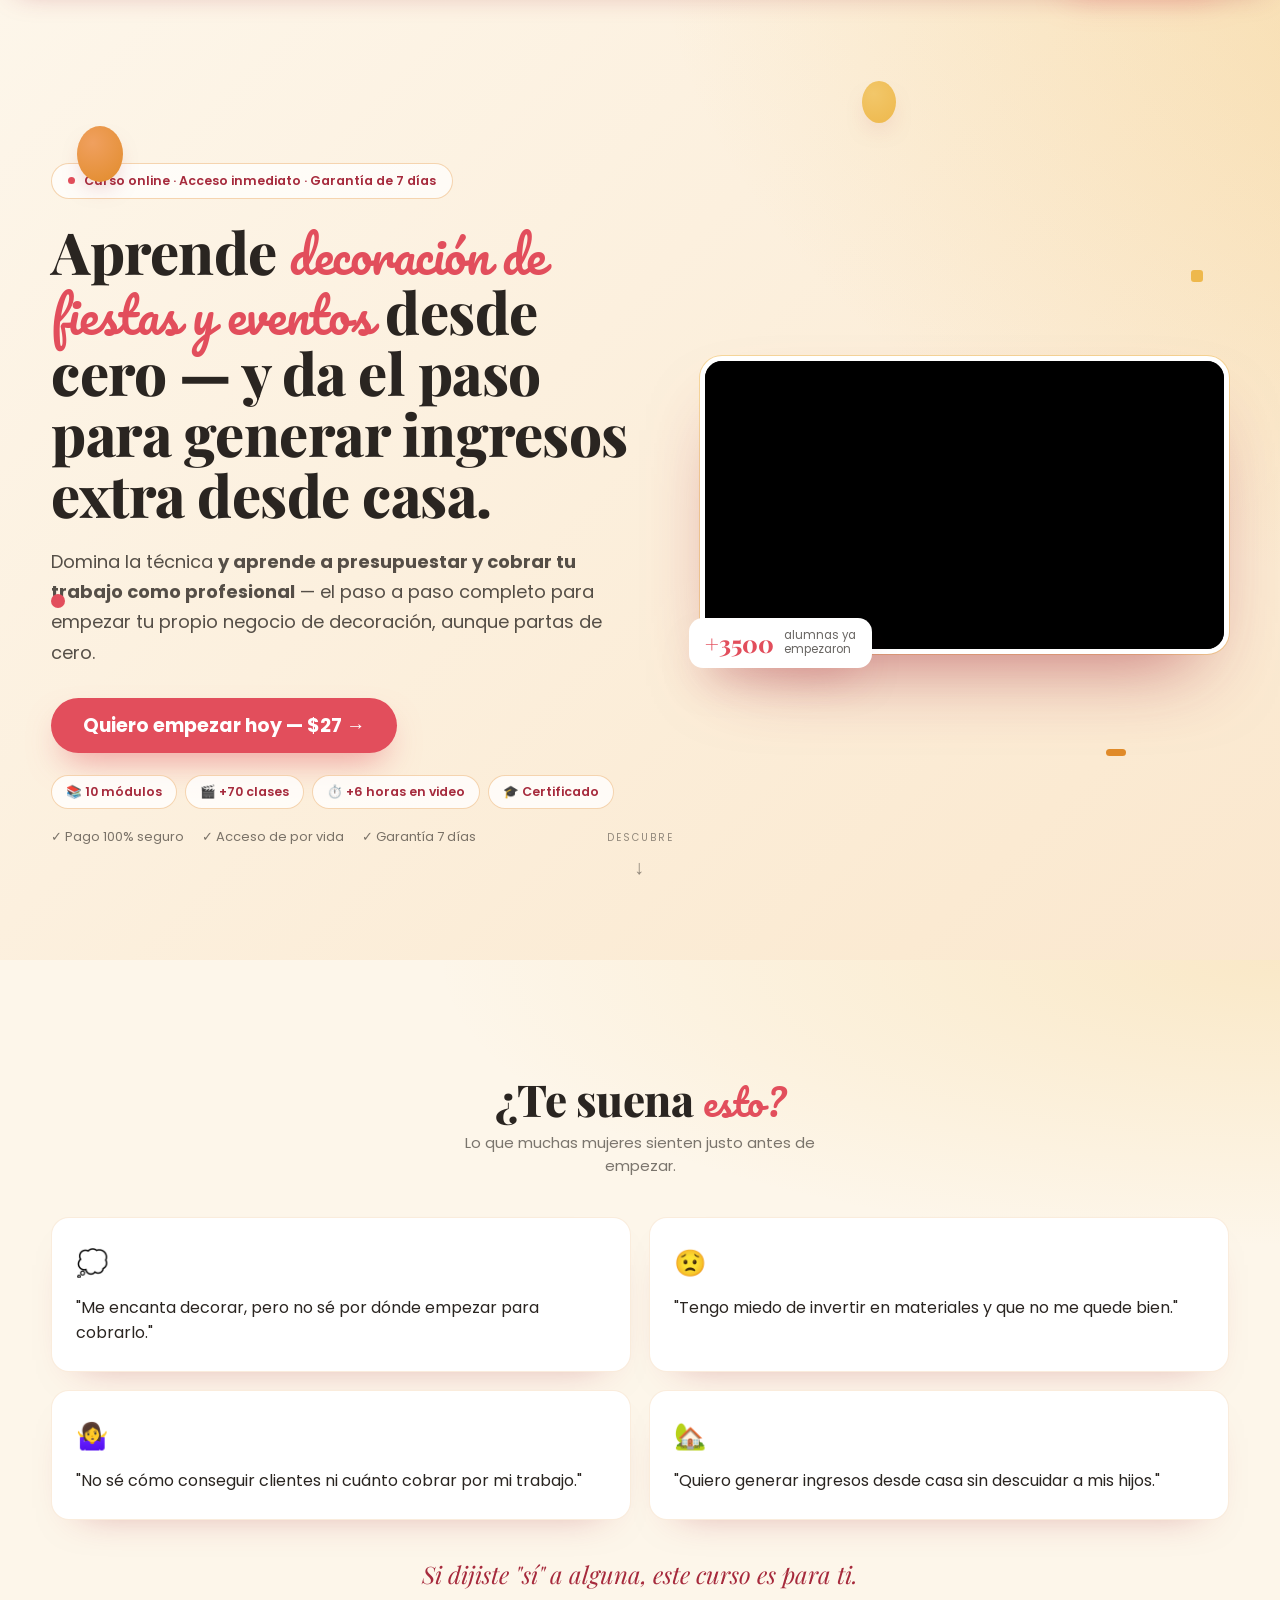
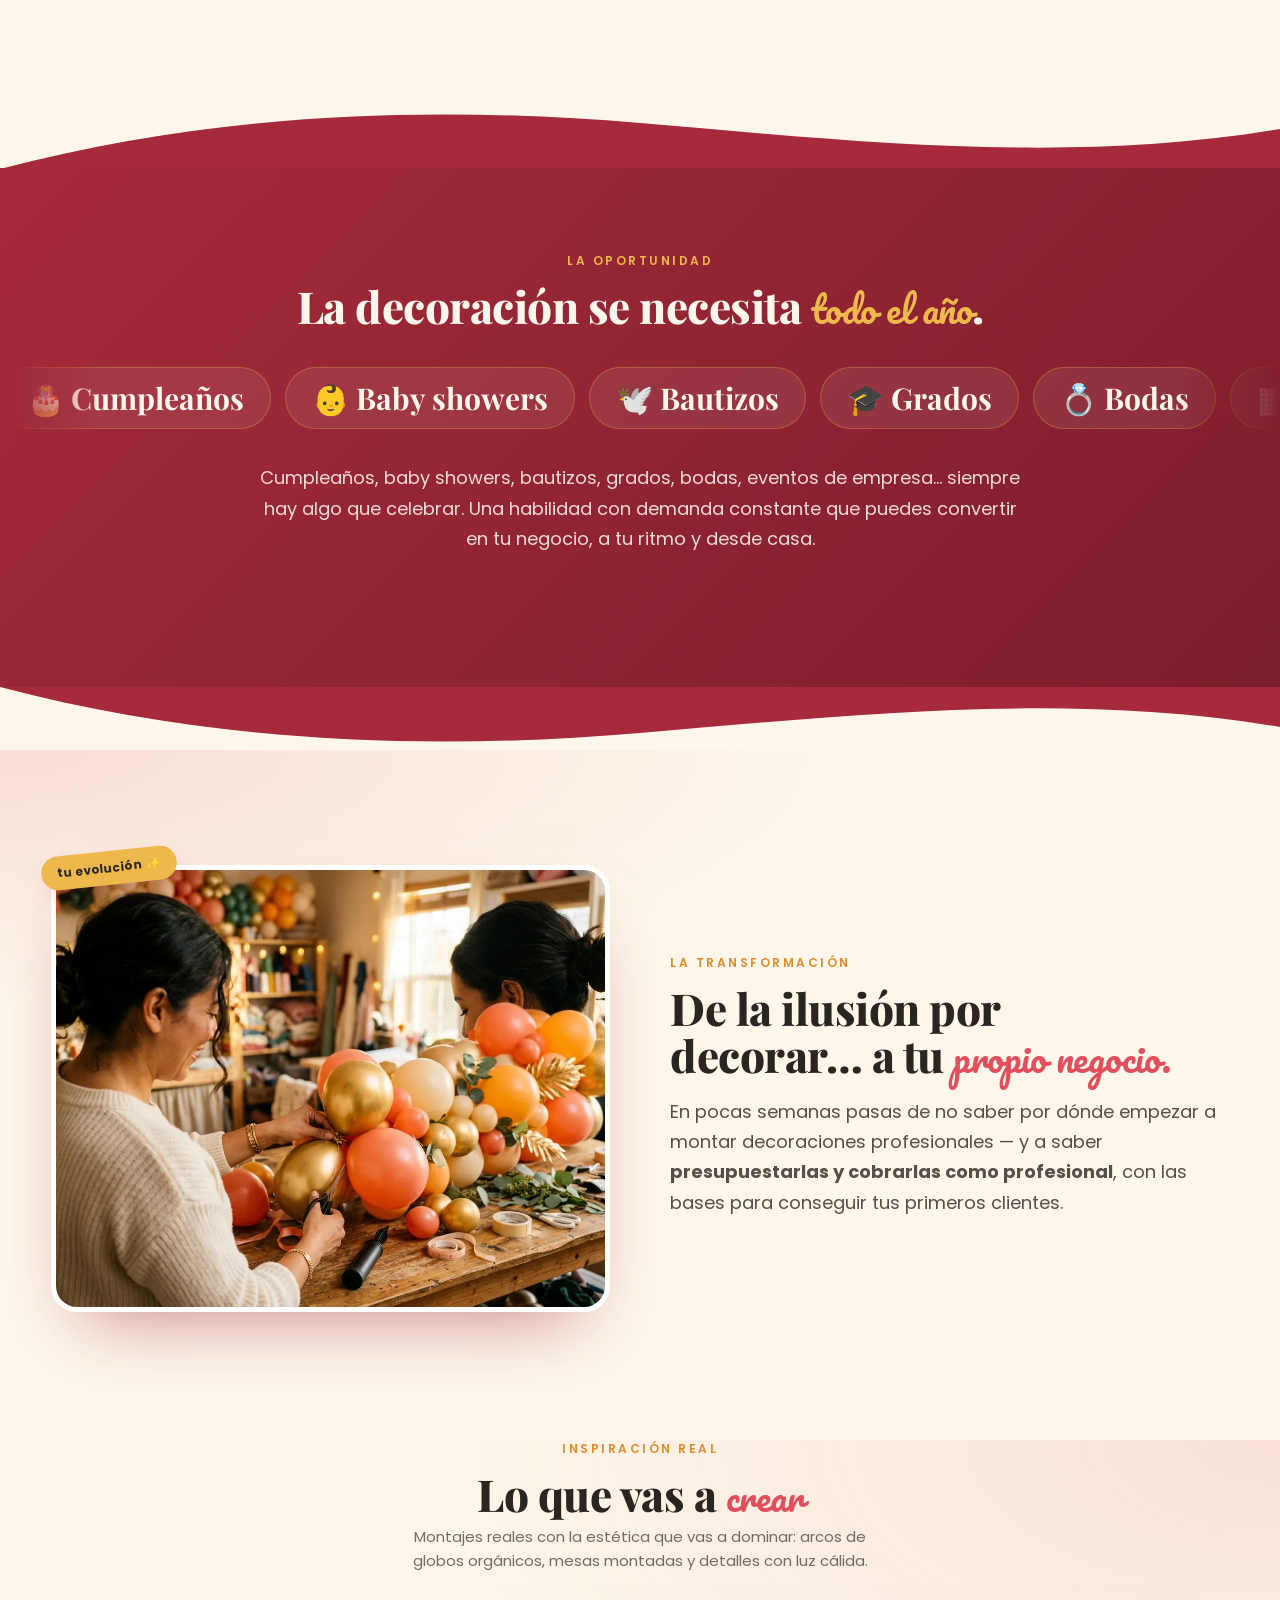
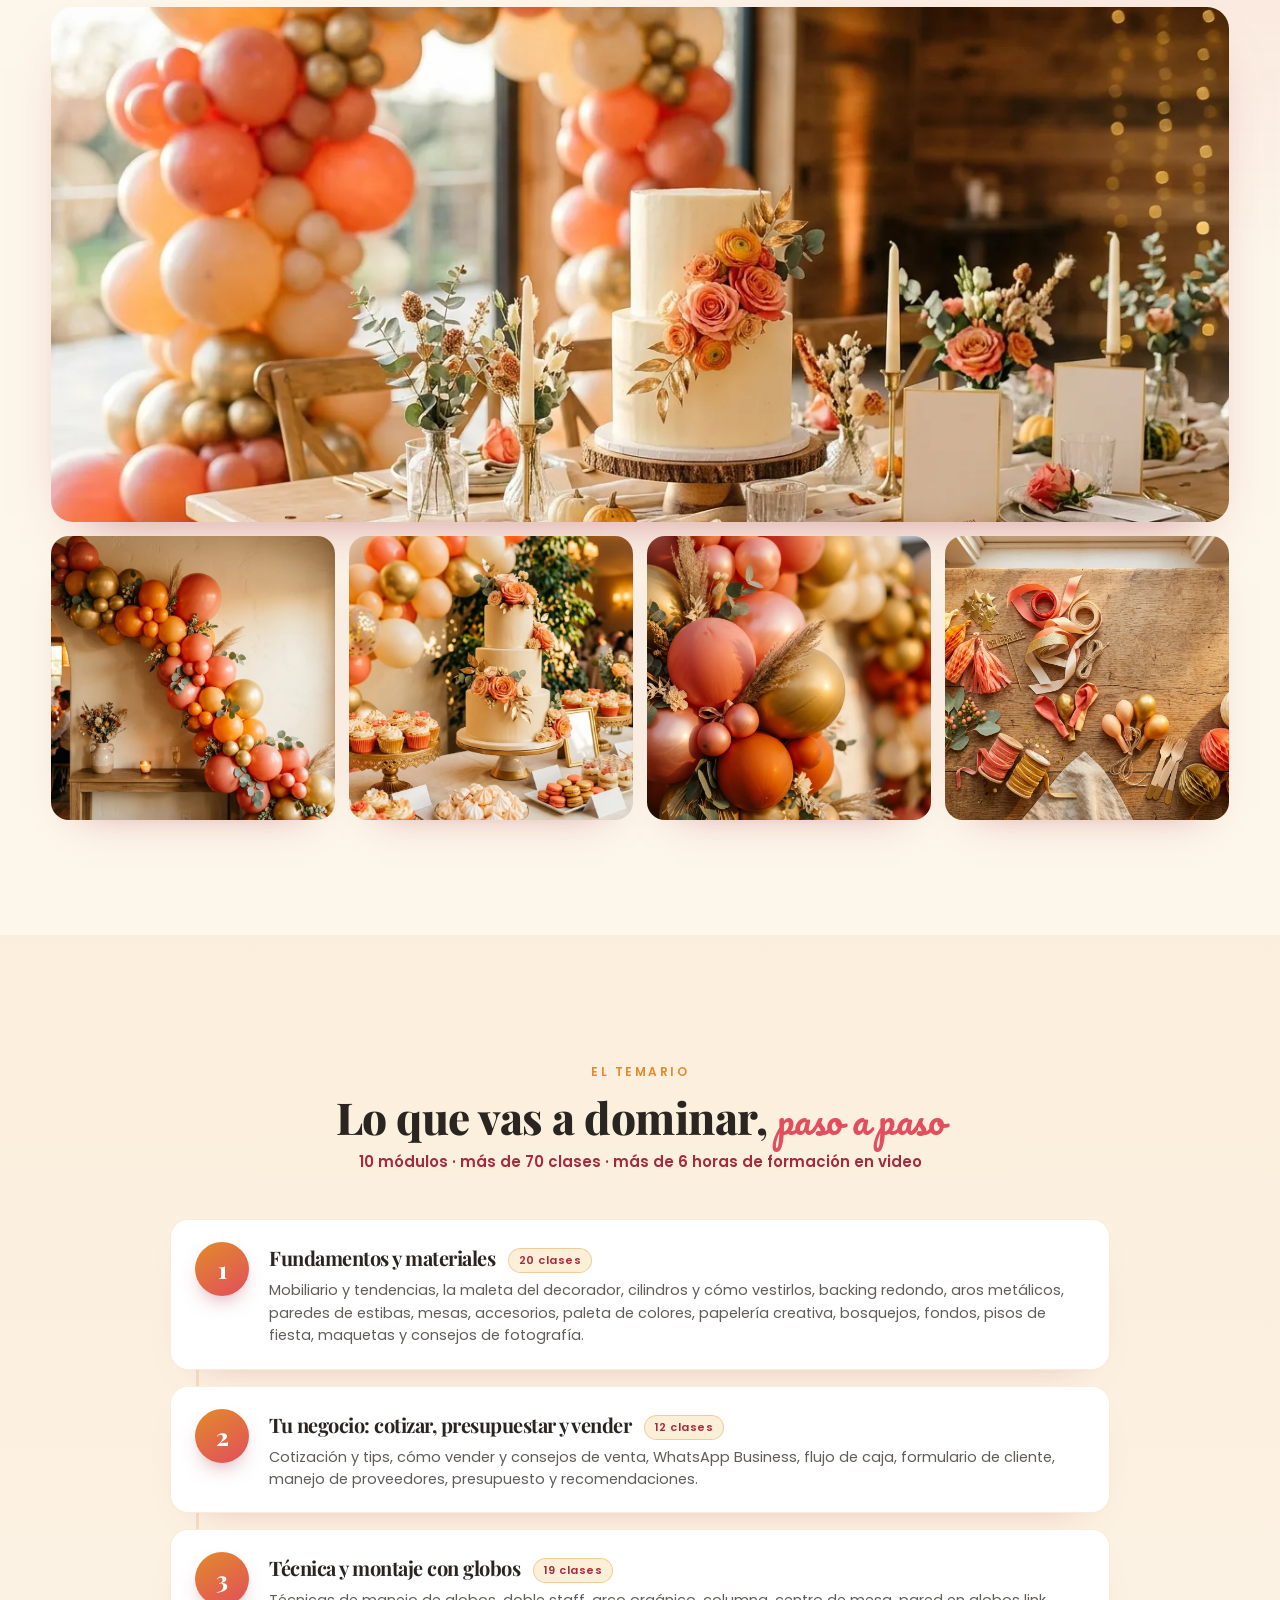
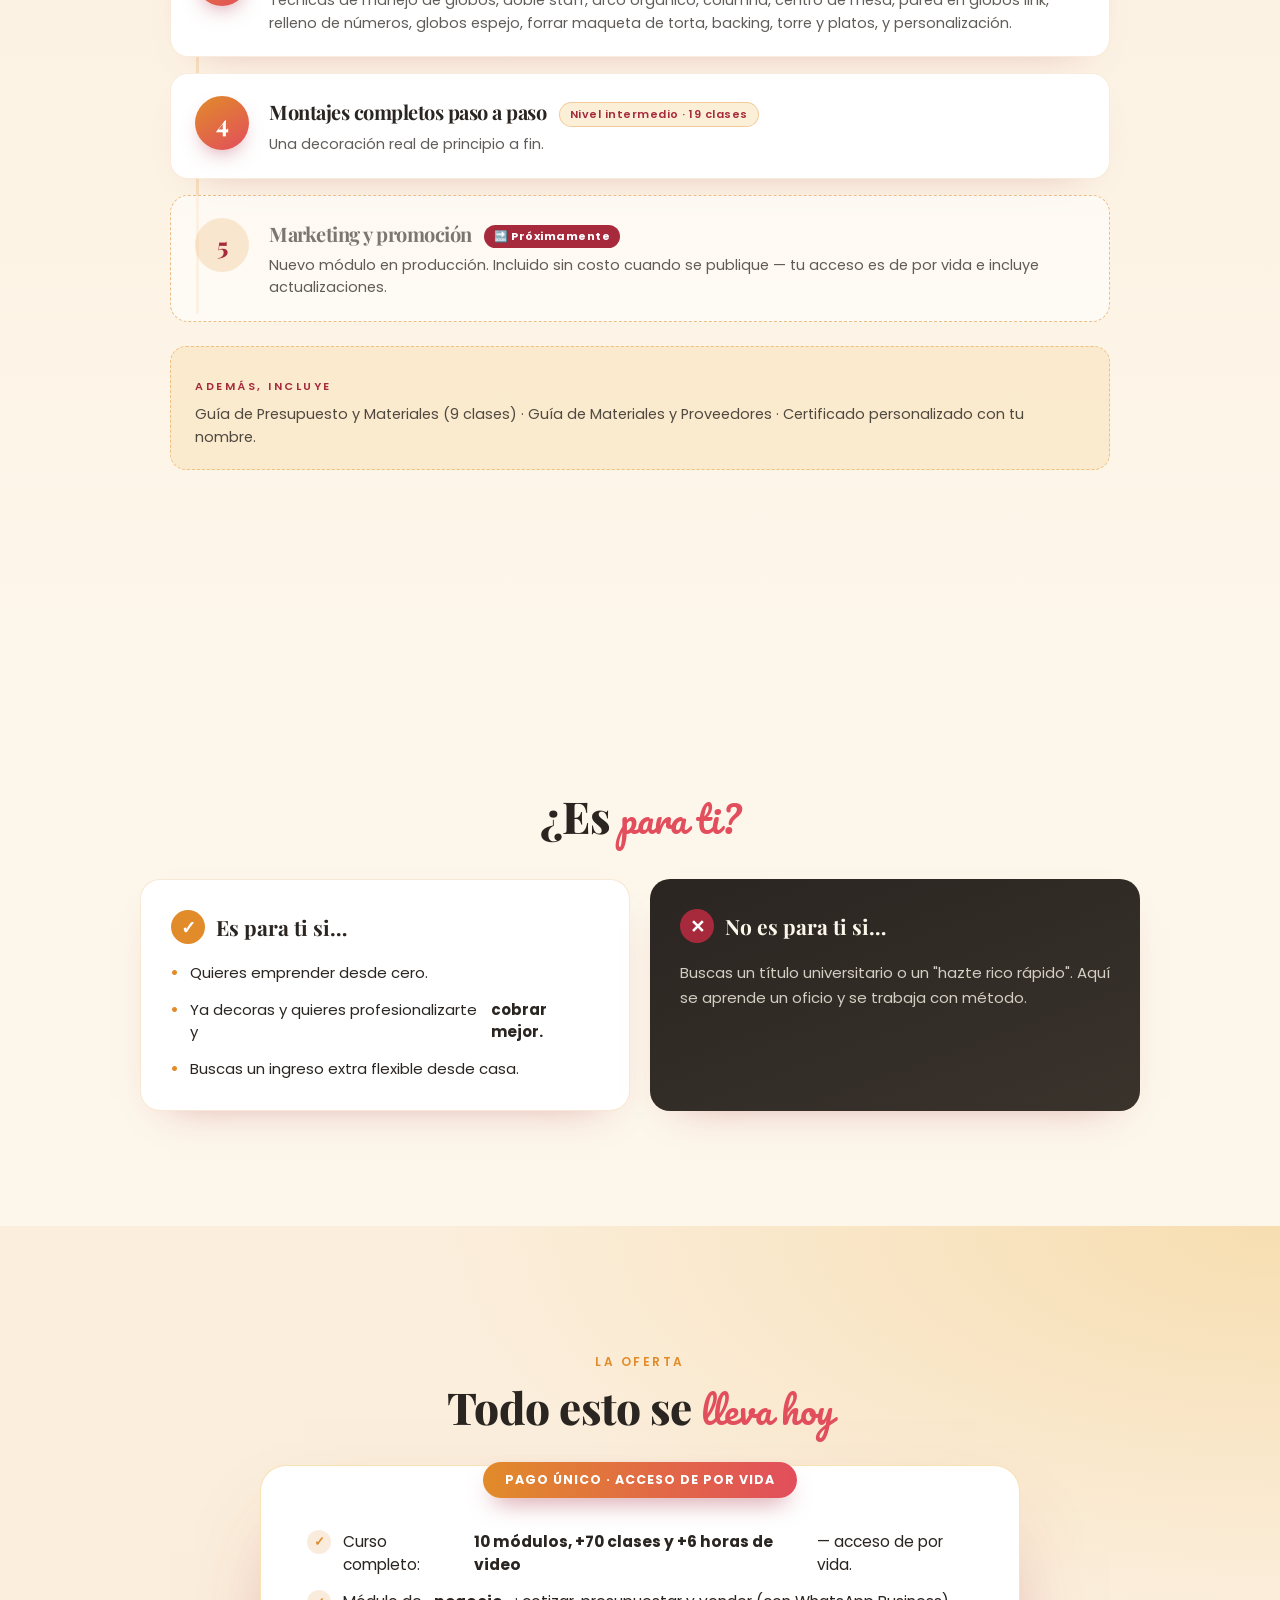
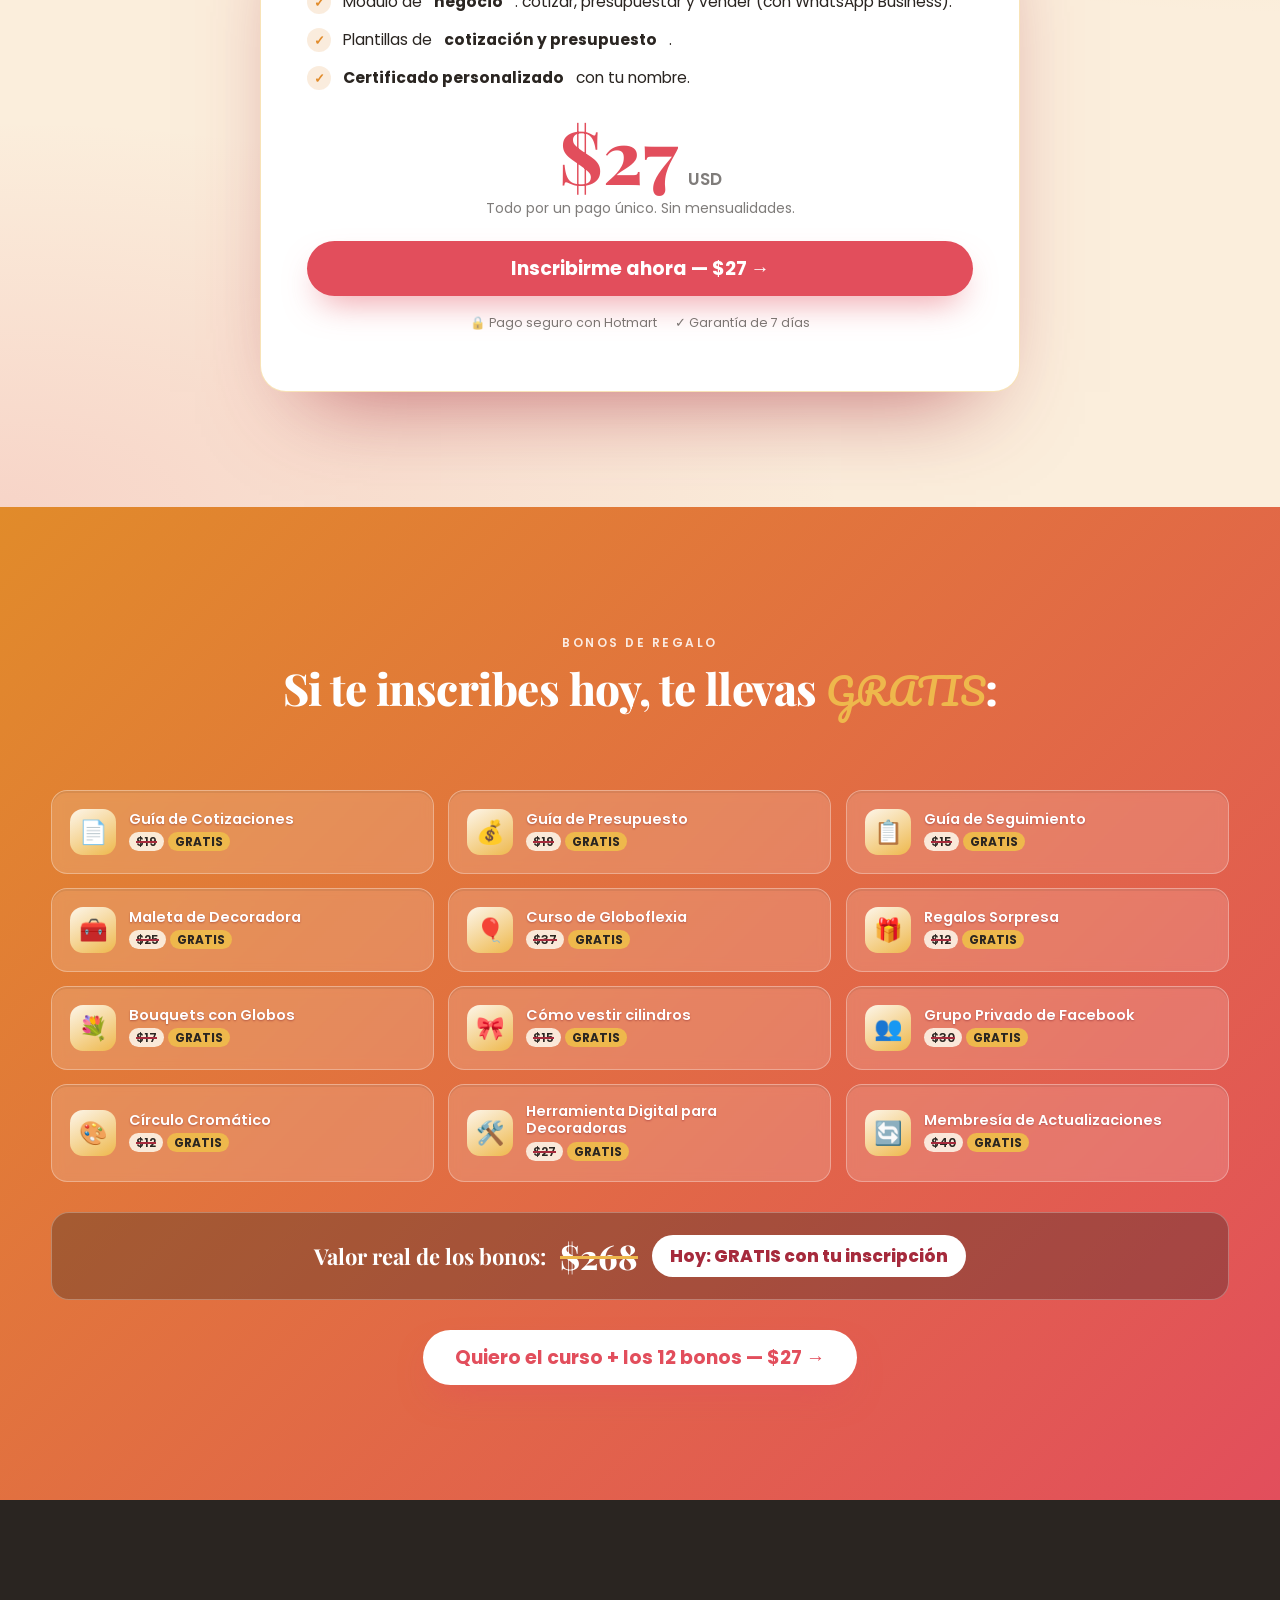
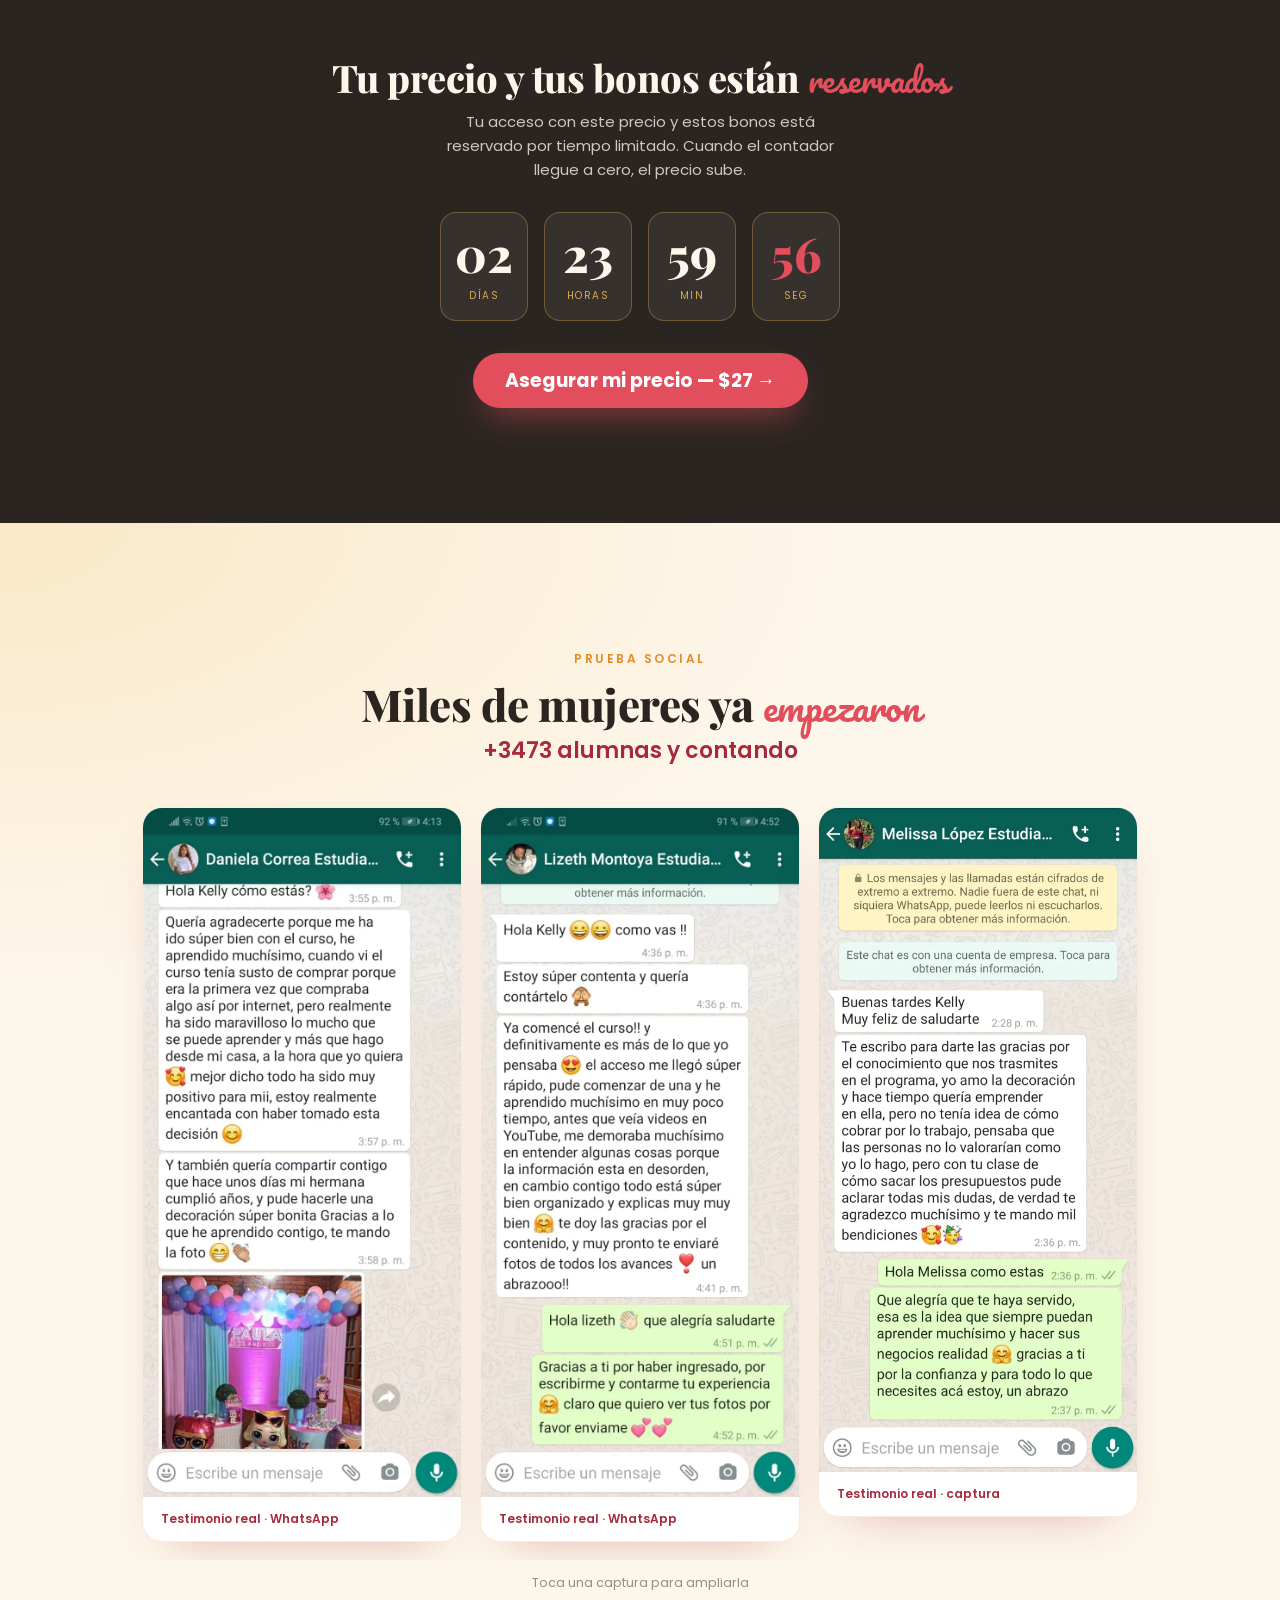
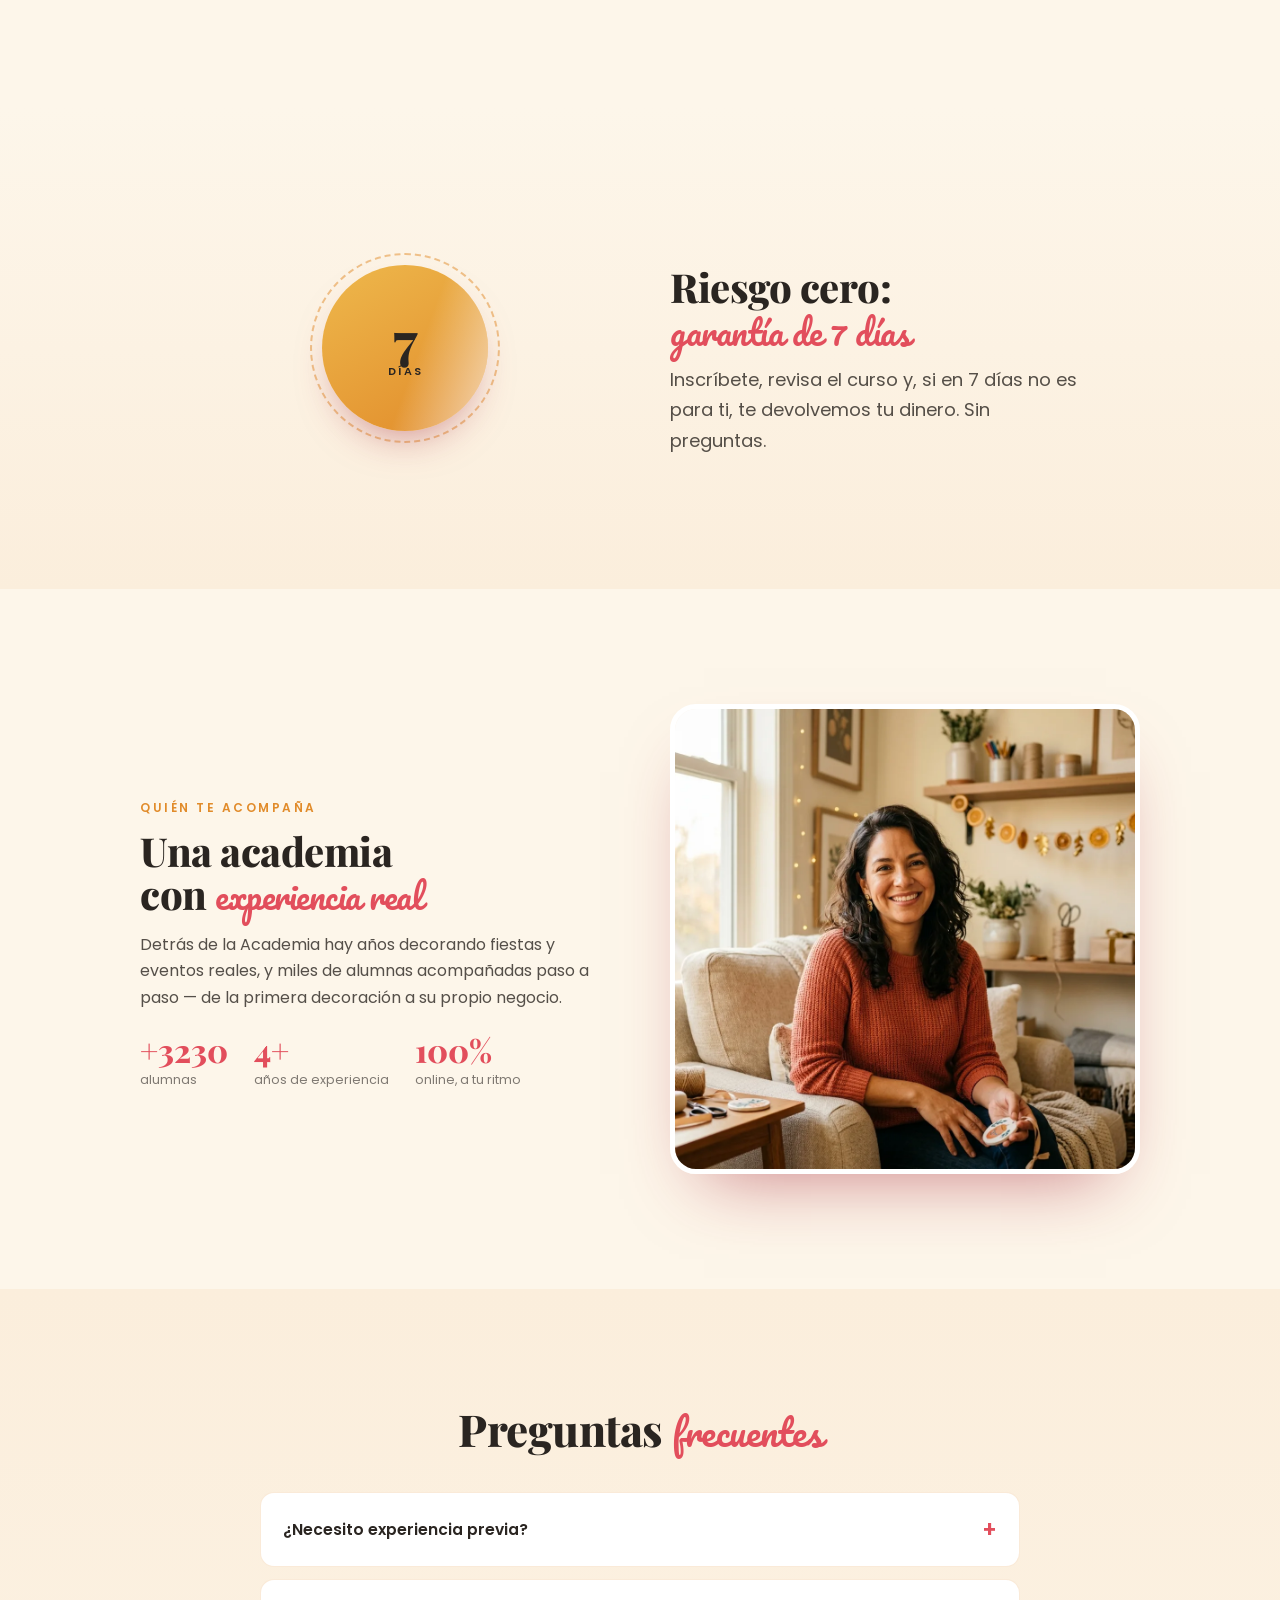
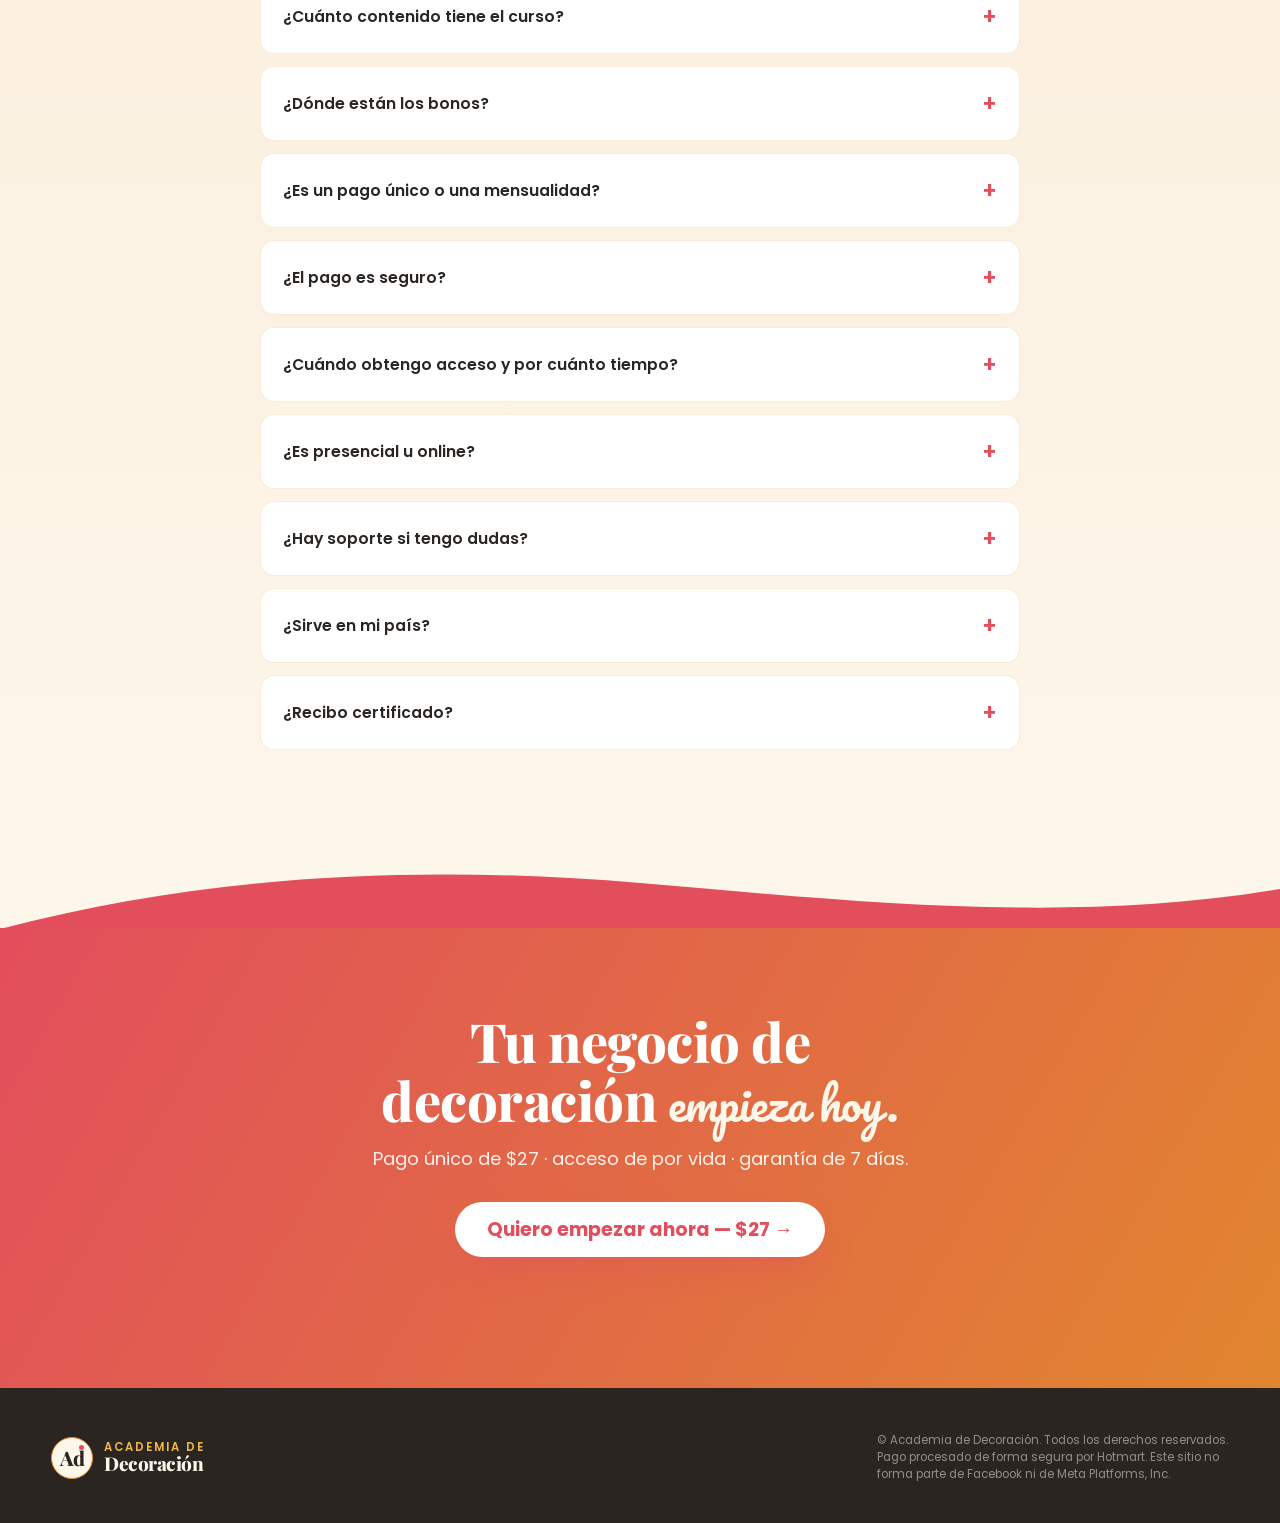
==== index.html @ 93744c48 "VSL + fix H1 + soporte en gracias" ====
<!DOCTYPE html>
<!-- build: 2026-08-24 · H1 unificado + order bumps reales (Piñatas · Plantillas Premium · Proveedores+Seguimiento · Presupuesto) -->
<html lang="es">
<head>
<meta charset="utf-8">
<meta name="viewport" content="width=device-width, initial-scale=1">
<title>Curso Decoración de Fiestas y Eventos — Academia de Decoración</title>
<meta name="description" content="Curso online de decoración de fiestas y eventos: 10 módulos, +70 clases y +6 horas de video. Aprende desde cero y cobra tu trabajo como profesional. Pago único de $27, garantía de 7 días.">
<link rel="preconnect" href="https://fonts.googleapis.com">
<link rel="preconnect" href="https://fonts.gstatic.com" crossorigin>
<!-- ===== VSL (VTurb / ConverteAI): optimización de carga ===== -->
<script>!function(i,n){i._plt=i._plt||(n&&n.timeOrigin?n.timeOrigin+n.now():Date.now())}(window,performance);</script>
<link rel="preload" href="https://scripts.converteai.net/5e71b797-336c-494e-9ed7-b66e22438bfe/players/6a89ce88c6291b3400b8e7a7/v4/player.js" as="script">
<link rel="preload" href="https://scripts.converteai.net/lib/js/smartplayer-wc/v4/smartplayer.js" as="script">
<link rel="preload" href="https://cdn.converteai.net/5e71b797-336c-494e-9ed7-b66e22438bfe/6a89ce7dcf1d8ee2436c1924/main.m3u8" as="fetch" crossorigin>
<link rel="dns-prefetch" href="https://cdn.converteai.net">
<link rel="dns-prefetch" href="https://scripts.converteai.net">
<link rel="dns-prefetch" href="https://images.converteai.net">
<link rel="dns-prefetch" href="https://license.vturb.com">
<script>/* Variante A/B sin FOUC: resuelta antes del primer paint */
(function(){var v='A';try{v=(new URLSearchParams(location.search).get('v')||'A').toUpperCase()==='B'?'B':'A';}catch(e){}document.documentElement.dataset.variant=v;})();</script>
<link rel="preload" as="style" href="https://fonts.googleapis.com/css2?family=Playfair+Display:wght@700;800&family=Poppins:wght@400;500;600;700&family=Pacifico&display=swap">
<link href="https://fonts.googleapis.com/css2?family=Playfair+Display:wght@700;800&family=Poppins:wght@400;500;600;700&family=Pacifico&display=swap" rel="stylesheet" media="print" onload="this.media='all'">
<noscript><link href="https://fonts.googleapis.com/css2?family=Playfair+Display:wght@700;800&family=Poppins:wght@400;500;600;700&family=Pacifico&display=swap" rel="stylesheet"></noscript>
<link rel="stylesheet" href="css/styles.css">

<!-- ============ GTM — GTM-TQZQG9PZ ============ -->
<script>window.dataLayer = window.dataLayer || [];</script>
<script>(function(w,d,s,l,i){w[l]=w[l]||[];w[l].push({'gtm.start':new Date().getTime(),event:'gtm.js'});var f=d.getElementsByTagName(s)[0],j=d.createElement(s),dl=l!='dataLayer'?'&l='+l:'';j.async=true;j.src='https://www.googletagmanager.com/gtm.js?id='+i+dl;f.parentNode.insertBefore(j,f);})(window,document,'script','dataLayer','GTM-TQZQG9PZ');</script>
<!-- ============ META PIXEL — disparar desde GTM (slots listos) ============
En GTM: etiqueta "Custom HTML" con el pixel base fbq('init','PIXEL_ID') + PageView
en All Pages. InitiateCheckout: trigger sobre evento dataLayer 'checkout_click'.
Purchase: trigger sobre 'purchase' (en gracias.html) — valor/moneda ya van en el push.
CAPI: webhook de Hotmart → servidor; usar transaction_id como event_id para dedupe.
====================================================== -->
</head>
<body>
<!-- GTM noscript -->
<noscript><iframe src="https://www.googletagmanager.com/ns.html?id=GTM-TQZQG9PZ" height="0" width="0" style="display:none;visibility:hidden"></iframe></noscript>
<div id="scroll-progress" aria-hidden="true"></div>

<header id="site-header">
  <div class="container bar">
    <a class="logo" href="#hero" aria-label="Academia de Decoración">
      <span class="logo-iso" aria-hidden="true">Ad</span>
      <span class="logo-txt"><small>Academia de</small><strong>Decoración</strong></span>
    </a>
    <nav aria-label="Secciones">
      <a href="#temario">Temario</a><a href="#oferta">Oferta</a><a href="#faq">Preguntas</a>
    </nav>
    <a class="btn btn--sm" data-checkout data-boton="nav" href="https://pay.hotmart.com/V106592052Q">Inscríbete — $27</a>
  </div>
</header>

<!-- ============ 1 · HERO ============ -->
<section class="hero" id="hero">
  <span class="deco deco--b1" data-parallax="-0.8" aria-hidden="true"></span><span class="deco deco--b2" data-parallax="-0.5" aria-hidden="true"></span>
  <span class="deco deco--c1" data-parallax="0.6" aria-hidden="true"></span><span class="deco deco--c2" data-parallax="-1.1" aria-hidden="true"></span><span class="deco deco--c3" data-parallax="0.9" aria-hidden="true"></span>
  <div class="container hero-grid">
    <div>
      <p class="badge reveal">Curso online · Acceso inmediato · Garantía de 7 días</p>
      <h1>
        Aprende <span class="h-script">decoración de fiestas y eventos</span> desde cero — y <span class="h1-extra">da el paso para </span>genera<span class="h1-r">r</span> ingresos extra desde casa.
      </h1>
      <p class="lead reveal" data-delay="120" style="margin-top:22px;max-width:52ch">Domina la técnica <strong>y aprende a presupuestar y cobrar tu trabajo como profesional</strong> — el paso a paso completo para empezar tu propio negocio de decoración, aunque partas de cero.</p>
      <p class="reveal" data-delay="240" style="margin:30px 0 0"><a class="btn btn--glow" data-checkout data-boton="hero" href="https://pay.hotmart.com/V106592052Q">Quiero empezar hoy — $27 →</a></p>
      <p class="cifras reveal" data-delay="300"><span>📚 10 módulos</span><span>🎬 +70 clases</span><span>⏱️ +6 horas en video</span><span>🎓 Certificado</span></p>
      <p class="trust reveal" data-delay="360"><span>✓ Pago 100% seguro</span><span>✓ Acceso de por vida</span><span>✓ Garantía 7 días</span></p>
    </div>
    <div class="reveal" data-delay="180" style="position:relative">
      <!-- VSL · VTurb SmartPlayer (el player trae su propia miniatura y botón de play) -->
      <div class="vsl" data-parallax="-0.25">
        <vturb-smartplayer id="vid-6a89ce88c6291b3400b8e7a7" style="display:block;margin:0 auto;width:100%">
          <div class="vturb-player-placeholder" style="position:relative;width:100%;padding:56.25% 0 0;z-index:0;background-color:#000"></div>
        </vturb-smartplayer>
      </div>
      <script>(function(){var s=document.createElement('script');s.src='https://scripts.converteai.net/5e71b797-336c-494e-9ed7-b66e22438bfe/players/6a89ce88c6291b3400b8e7a7/v4/player.js';s.async=!0;document.head.appendChild(s);})();</script>
      <div class="hero-stat"><strong data-countup="3500">+3.500</strong><span>alumnas ya<br>empezaron</span></div>
    </div>
  </div>
  <div class="scroll-hint" aria-hidden="true">Descubre<b>↓</b></div>
</section>

<!-- ============ 3 · DOLOR ============ -->
<section class="section" style="background:radial-gradient(120% 70% at 100% 0%,rgba(238,184,76,.22),rgba(238,184,76,0) 55%),var(--c-crema)">
  <div class="container">
    <h2 class="reveal" style="text-align:center">¿Te suena <span class="h-script">esto?</span></h2>
    <p class="reveal" style="text-align:center;color:rgba(42,37,33,.62);font-size:15px;margin:8px auto 40px;max-width:46ch">Lo que muchas mujeres sienten justo antes de empezar.</p>
    <div class="pain-grid">
      <div class="card reveal"><div class="emoji" aria-hidden="true">💭</div><p style="margin:0">"Me encanta decorar, pero no sé por dónde empezar para cobrarlo."</p></div>
      <div class="card reveal" data-delay="90"><div class="emoji" aria-hidden="true">😟</div><p style="margin:0">"Tengo miedo de invertir en materiales y que no me quede bien."</p></div>
      <div class="card reveal" data-delay="180"><div class="emoji" aria-hidden="true">🤷‍♀️</div><p style="margin:0">"No sé cómo conseguir clientes ni cuánto cobrar por mi trabajo."</p></div>
      <div class="card reveal" data-delay="270"><div class="emoji" aria-hidden="true">🏡</div><p style="margin:0">"Quiero generar ingresos desde casa sin descuidar a mis hijos."</p></div>
    </div>
    <p class="pain-close reveal">Si dijiste "sí" a alguna, este curso es para ti.</p>
  </div>
</section>

<!-- ============ 4 · OPORTUNIDAD ============ -->
<div class="divider" style="color:var(--c-vino)" aria-hidden="true"><svg viewBox="0 0 1440 64" preserveAspectRatio="none"><path d="M0,64 C240,8 480,0 720,18 C960,36 1200,60 1440,24 L1440,64 Z" fill="currentColor"/></svg></div>
<section class="section opportunity" style="padding-top:clamp(36px,6vw,72px)">
  <div class="container" style="text-align:center">
    <p class="kicker kicker--gold reveal">La oportunidad</p>
    <h2 class="reveal">La decoración se necesita <span class="h-script" style="color:var(--c-dorado)">todo el año</span>.</h2>
  </div>
  <div class="marquee reveal" aria-hidden="true">
    <div class="marquee-track">
      <span class="chip">🎂 Cumpleaños</span><span class="chip">👶 Baby showers</span><span class="chip">🕊️ Bautizos</span><span class="chip">🎓 Grados</span><span class="chip">💍 Bodas</span><span class="chip">🏢 Eventos de empresa</span>
      <span class="chip">🎂 Cumpleaños</span><span class="chip">👶 Baby showers</span><span class="chip">🕊️ Bautizos</span><span class="chip">🎓 Grados</span><span class="chip">💍 Bodas</span><span class="chip">🏢 Eventos de empresa</span>
    </div>
  </div>
  <div class="container" style="max-width:760px;text-align:center">
    <p class="lead reveal" style="color:rgba(253,246,234,.88)">Cumpleaños, baby showers, bautizos, grados, bodas, eventos de empresa… siempre hay algo que celebrar. Una habilidad con demanda constante que puedes convertir en tu negocio, a tu ritmo y desde casa.</p>
  </div>
</section>
<div class="divider" style="color:var(--c-vino);transform:scaleY(-1)" aria-hidden="true"><svg viewBox="0 0 1440 64" preserveAspectRatio="none"><path d="M0,64 C240,8 480,0 720,18 C960,36 1200,60 1440,24 L1440,64 Z" fill="currentColor"/></svg></div>

<!-- ============ 5 · TRANSFORMACIÓN ============ -->
<section class="section" style="background:radial-gradient(120% 70% at 0% 0%,rgba(226,78,92,.14),transparent 55%),var(--c-crema)">
  <div class="container split">
    <div class="reveal" style="position:relative">
      <figure class="photo" style="margin:0;aspect-ratio:5/4"><img src="img/decoradora_en_accion_v2.webp" alt="Decoradoras montando un arco de globos en su taller" loading="lazy" width="1600" height="1280"></figure>
      <span class="sticker">tu evolución ✨</span>
    </div>
    <div>
      <p class="kicker reveal">La transformación</p>
      <h2 class="reveal" data-delay="80">De la ilusión por decorar… a tu <span class="h-script">propio negocio.</span></h2>
      <p class="lead reveal" data-delay="160" style="margin-top:18px">En pocas semanas pasas de no saber por dónde empezar a montar decoraciones profesionales — y a saber <strong>presupuestarlas y cobrarlas como profesional</strong>, con las bases para conseguir tus primeros clientes.</p>
    </div>
  </div>
</section>

<!-- ============ GALERÍA ============ -->
<section class="section" style="background:radial-gradient(120% 70% at 100% 0%,rgba(226,78,92,.12),transparent 55%),var(--c-crema);padding-top:0">
  <div class="container">
    <p class="kicker reveal" style="text-align:center">Inspiración real</p>
    <h2 class="reveal" style="text-align:center">Lo que vas a <span class="h-script">crear</span></h2>
    <p class="reveal" style="text-align:center;font-size:15px;line-height:1.6;color:rgba(42,37,33,.66);margin:8px auto 34px;max-width:54ch">Montajes reales con la estética que vas a dominar: arcos de globos orgánicos, mesas montadas y detalles con luz cálida.</p>
    <div class="gallery">
      <figure class="wide reveal" style="margin:0;overflow:hidden;box-shadow:0 26px 56px -34px rgba(166,42,60,.6)"><img src="img/hero_mesa_montada_v1.webp" alt="Mesa montada con arco de globos en evento" loading="lazy" width="1600" height="700"></figure>
      <figure class="reveal"><img src="img/globos_arco_v2.webp" alt="Arco de globos orgánico coral y dorado" loading="lazy" width="1200" height="1200"></figure>
      <figure class="reveal" data-delay="80"><img src="img/mesa_dulce_v2.webp" alt="Mesa de dulces montada con torta y cupcakes" loading="lazy" width="1200" height="1200"></figure>
      <figure class="reveal" data-delay="160"><img src="img/globos_mood_v2.webp" alt="Detalle de globos con pampa y eucalipto" loading="lazy" width="1200" height="1200"></figure>
      <figure class="reveal" data-delay="240"><img src="img/textura_detalle_v2.webp" alt="Detalle de materiales: cintas, confeti y globos" loading="lazy" width="1200" height="1200"></figure>
    </div>
  </div>
</section>

<!-- ============ 6 · TEMARIO ============ -->
<section class="section temario" id="temario">
  <div class="container">
    <p class="kicker reveal" style="text-align:center">El temario</p>
    <h2 class="reveal" style="text-align:center;margin-bottom:10px">Lo que vas a dominar, <span class="h-script">paso a paso</span></h2>
    <p class="reveal" style="text-align:center;font-size:15px;font-weight:600;color:var(--c-vino);margin:0 0 46px">10 módulos · más de 70 clases · más de 6 horas de formación en video</p>
    <div class="steps">
      <div class="steps-line" aria-hidden="true"><i></i></div>
      <div class="step reveal"><span class="step-num" aria-hidden="true">1</span><div><h3>Fundamentos y materiales <span class="step-meta">20 clases</span></h3><p>Mobiliario y tendencias, la maleta del decorador, cilindros y cómo vestirlos, backing redondo, aros metálicos, paredes de estibas, mesas, accesorios, paleta de colores, papelería creativa, bosquejos, fondos, pisos de fiesta, maquetas y consejos de fotografía.</p></div></div>
      <div class="step reveal" data-delay="80"><span class="step-num" aria-hidden="true">2</span><div><h3>Tu negocio: cotizar, presupuestar y vender <span class="step-meta">12 clases</span></h3><p>Cotización y tips, cómo vender y consejos de venta, WhatsApp Business, flujo de caja, formulario de cliente, manejo de proveedores, presupuesto y recomendaciones.</p></div></div>
      <div class="step reveal" data-delay="160"><span class="step-num" aria-hidden="true">3</span><div><h3>Técnica y montaje con globos <span class="step-meta">19 clases</span></h3><p>Técnicas de manejo de globos, doble staff, arco orgánico, columna, centro de mesa, pared en globos link, relleno de números, globos espejo, forrar maqueta de torta, backing, torre y platos, y personalización.</p></div></div>
      <div class="step reveal" data-delay="240"><span class="step-num" aria-hidden="true">4</span><div><h3>Montajes completos paso a paso <span class="step-meta">Nivel intermedio · 19 clases</span></h3><p>Una decoración real de principio a fin.</p></div></div>
      <div class="step step--soon reveal" data-delay="320"><span class="step-num step-num--soon" aria-hidden="true">5</span><div><h3>Marketing y promoción <span class="badge-soon">🔜 Próximamente</span></h3><p>Nuevo módulo en producción. Incluido sin costo cuando se publique — tu acceso es de por vida e incluye actualizaciones.</p></div></div>
    </div>
    <div class="extra reveal">
      <p class="kicker" style="color:var(--c-vino);font-size:11px;margin-bottom:8px">Además, incluye</p>
      <p style="margin:0;font-size:14.5px;line-height:1.6;color:rgba(42,37,33,.82)">Guía de Presupuesto y Materiales (9 clases) · Guía de Materiales y Proveedores · Certificado personalizado con tu nombre.</p>
    </div>
    <p class="reveal" style="text-align:center;margin:36px 0 0"><a class="btn" data-checkout data-boton="temario" href="https://pay.hotmart.com/V106592052Q">Quiero aprender todo esto — $27 →</a></p>
  </div>
</section>

<!-- ============ 7 · PARA QUIÉN ============ -->
<section class="section" style="background:var(--c-crema)">
  <div class="container" style="max-width:1000px">
    <h2 class="reveal" style="text-align:center;margin-bottom:40px">¿Es <span class="h-script">para ti?</span></h2>
    <div class="fit-grid">
      <div class="fit fit--yes reveal">
        <div class="fit-head"><span class="fit-ico" style="background:var(--c-mandarina)">✓</span>Es para ti si…</div>
        <ul>
          <li>Quieres emprender desde cero.</li>
          <li>Ya decoras y quieres profesionalizarte y <strong>cobrar mejor.</strong></li>
          <li>Buscas un ingreso extra flexible desde casa.</li>
        </ul>
      </div>
      <div class="fit fit--no reveal" data-delay="100">
        <div class="fit-head"><span class="fit-ico" style="background:var(--c-vino)">✕</span>No es para ti si…</div>
        <p style="margin:0;font-size:15px;line-height:1.65;color:rgba(253,246,234,.8)">Buscas un título universitario o un "hazte rico rápido". Aquí se aprende un oficio y se trabaja con método.</p>
      </div>
    </div>
  </div>
</section>

<!-- ============ 8 · OFERTA ============ -->
<section class="section offer" id="oferta">
  <div class="container">
    <p class="kicker reveal" style="text-align:center">La oferta</p>
    <h2 class="reveal" style="text-align:center;margin-bottom:34px">Todo esto se <span class="h-script">lleva hoy</span></h2>
    <div class="offer-card reveal" data-delay="100">
      <p class="offer-ribbon">Pago único · Acceso de por vida</p>
      <ul>
        <li>Curso completo: <strong>10 módulos, +70 clases y +6 horas de video</strong> — acceso de por vida.</li>
        <li>Módulo de <strong>negocio</strong>: cotizar, presupuestar y vender (con WhatsApp Business).</li>
        <li>Plantillas de <strong>cotización y presupuesto</strong>.</li>
        <li><strong>Certificado personalizado</strong> con tu nombre.</li>
      </ul>
      <!-- Variante B: complementos como order bumps pagos en checkout -->
      <div class="bumps">
        <p class="kicker" style="color:var(--c-vino);font-size:11px;margin-bottom:6px">Complementos opcionales (en el checkout)</p>
        <div class="bump"><span>Creación de Piñatas de Cero a Experto</span><b>+$7</b></div>
        <div class="bump"><span>Plantillas Premium para Diseños con Globos</span><b>+$7</b></div>
        <div class="bump"><span>Lista de Proveedores + Guía de Seguimiento</span><b>+$7</b></div>
        <div class="bump"><span>Masterclass de Presupuesto y Cotizaciones</span><b>+$7</b></div>
      </div>
      <p class="price"><strong>$27</strong><span>USD</span></p>
      <p style="text-align:center;font-size:14px;color:rgba(42,37,33,.6);margin:0 0 22px">Todo por un pago único. Sin mensualidades.</p>
      <a class="btn btn--glow" data-checkout data-boton="oferta" href="https://pay.hotmart.com/V106592052Q" style="display:flex">Inscribirme ahora — $27 →</a>
      <p class="trust" style="justify-content:center;font-size:12.5px"><span>🔒 Pago seguro con Hotmart</span><span>✓ Garantía de 7 días</span></p>
    </div>
  </div>
</section>

<!-- ============ 9 · BONOS (Stack A) ============ -->
<section class="section bonos" id="bonos">
  <div class="container">
    <p class="kicker reveal" style="color:rgba(255,255,255,.85);text-align:center">Bonos de regalo</p>
    <h2 class="reveal" style="text-align:center">Si te inscribes hoy, te llevas <span class="h-script" style="color:var(--c-dorado)">GRATIS</span>:</h2>
    <p class="reveal" style="text-align:center;font-size:14.5px;color:rgba(255,255,255,.85);margin:8px auto 28px;max-width:52ch">12 recursos que aceleran tus primeras ventas. Los encuentras dentro de la plataforma, marcados como <strong>BONO</strong>.</p>
    <div class="bonos-grid">
      <div class="bono reveal"><span class="bono-ico" aria-hidden="true">📄</span><div><strong>Guía de Cotizaciones</strong><span class="val"><s>$19</s><b>GRATIS</b></span></div></div>
      <div class="bono reveal" data-delay="60"><span class="bono-ico" aria-hidden="true">💰</span><div><strong>Guía de Presupuesto</strong><span class="val"><s>$19</s><b>GRATIS</b></span></div></div>
      <div class="bono reveal" data-delay="120"><span class="bono-ico" aria-hidden="true">📋</span><div><strong>Guía de Seguimiento</strong><span class="val"><s>$15</s><b>GRATIS</b></span></div></div>
      <div class="bono reveal" data-delay="180"><span class="bono-ico" aria-hidden="true">🧰</span><div><strong>Maleta de Decoradora</strong><span class="val"><s>$25</s><b>GRATIS</b></span></div></div>
      <div class="bono reveal"><span class="bono-ico" aria-hidden="true">🎈</span><div><strong>Curso de Globoflexia</strong><span class="val"><s>$37</s><b>GRATIS</b></span></div></div>
      <div class="bono reveal" data-delay="60"><span class="bono-ico" aria-hidden="true">🎁</span><div><strong>Regalos Sorpresa</strong><span class="val"><s>$12</s><b>GRATIS</b></span></div></div>
      <div class="bono reveal" data-delay="120"><span class="bono-ico" aria-hidden="true">💐</span><div><strong>Bouquets con Globos</strong><span class="val"><s>$17</s><b>GRATIS</b></span></div></div>
      <div class="bono reveal" data-delay="180"><span class="bono-ico" aria-hidden="true">🎀</span><div><strong>Cómo vestir cilindros</strong><span class="val"><s>$15</s><b>GRATIS</b></span></div></div>
      <div class="bono reveal"><span class="bono-ico" aria-hidden="true">👥</span><div><strong>Grupo Privado de Facebook</strong><span class="val"><s>$30</s><b>GRATIS</b></span></div></div>
      <div class="bono reveal" data-delay="60"><span class="bono-ico" aria-hidden="true">🎨</span><div><strong>Círculo Cromático</strong><span class="val"><s>$12</s><b>GRATIS</b></span></div></div>
      <div class="bono reveal" data-delay="120"><span class="bono-ico" aria-hidden="true">🛠️</span><div><strong>Herramienta Digital para Decoradoras</strong><span class="val"><s>$27</s><b>GRATIS</b></span></div></div>
      <div class="bono reveal" data-delay="180"><span class="bono-ico" aria-hidden="true">🔄</span><div><strong>Membresía de Actualizaciones</strong><span class="val"><s>$40</s><b>GRATIS</b></span></div></div>
    </div>
    <div class="bonos-total reveal">
      <span style="font-family:var(--font-display);font-weight:700;font-size:clamp(17px,2.2vw,22px)">Valor real de los bonos:</span>
      <span class="strike">$268</span>
      <span class="pill">Hoy: GRATIS con tu inscripción</span>
    </div>
    <p class="reveal" style="text-align:center;margin:30px 0 0"><a class="btn btn--inverse" data-checkout data-boton="bonos" href="https://pay.hotmart.com/V106592052Q">Quiero el curso + los 12 bonos — $27 →</a></p>
  </div>
</section>

<!-- ============ 10 · URGENCIA ============ -->
<section class="section urgency" id="urgencia">
  <div class="container" style="max-width:720px;text-align:center">
    <p class="kicker kicker--gold reveal">Tiempo limitado</p>
    <h2 class="reveal" style="font-size:clamp(24px,3.6vw,38px)">Tu precio y tus bonos están <span class="h-script">reservados</span></h2>
    <p class="urgency-copy reveal" style="font-size:15px;line-height:1.6;color:rgba(253,246,234,.78);margin:12px auto 30px;max-width:46ch">Tu acceso con este precio y estos bonos está reservado por tiempo limitado. Cuando el contador llegue a cero, el precio sube.</p>
    <div class="countdown reveal" role="timer" aria-label="Tiempo restante de tu precio reservado">
      <div class="cd-box"><span class="cd-num" id="cd-d">--</span><div class="cd-lbl">Días</div></div>
      <div class="cd-box"><span class="cd-num" id="cd-h">--</span><div class="cd-lbl">Horas</div></div>
      <div class="cd-box"><span class="cd-num" id="cd-m">--</span><div class="cd-lbl">Min</div></div>
      <div class="cd-box"><span class="cd-num" id="cd-s" style="color:var(--c-coral)">--</span><div class="cd-lbl">Seg</div></div>
    </div>
    <p class="expired-msg">Tu periodo de precio reservado terminó. El curso sigue disponible — revisa el precio vigente en el checkout.</p>
    <p class="reveal" style="margin:32px 0 0"><a class="btn" data-checkout data-boton="urgencia" href="https://pay.hotmart.com/V106592052Q">Asegurar mi precio — $27 →</a></p>
  </div>
</section>

<!-- ============ 11 · PRUEBA SOCIAL ============ -->
<section class="section" style="background:radial-gradient(120% 70% at 0% 0%,rgba(238,184,76,.22),transparent 55%),var(--c-crema);overflow:hidden">
  <div class="container">
    <p class="kicker reveal" style="text-align:center">Prueba social</p>
    <h2 class="reveal" style="text-align:center">Miles de mujeres ya <span class="h-script">empezaron</span></h2>
    <p class="reveal" style="text-align:center;font-size:clamp(16px,2.2vw,22px);font-weight:600;color:var(--c-vino);margin:6px 0 34px"><span data-countup="3500">+3.500</span> alumnas y contando</p>
    <div class="testi-track reveal" id="testi-track">
      <article class="testi"><img src="img/testimonios/testimonio-1.webp" alt="Testimonio real de una alumna por WhatsApp" loading="lazy" style="width:100%;height:auto;display:block;background:#fff"><div class="testi-cap">Testimonio real · WhatsApp</div></article>
      <article class="testi"><img src="img/testimonios/testimonio-2.webp" alt="Testimonio real de una alumna por WhatsApp" loading="lazy" style="width:100%;height:auto;display:block;background:#fff"><div class="testi-cap">Testimonio real · WhatsApp</div></article>
      <article class="testi"><img src="img/testimonios/testimonio-3.webp" alt="Testimonio real de una alumna, captura de pantalla" loading="lazy" style="width:100%;height:auto;display:block;background:#fff"><div class="testi-cap">Testimonio real · captura</div></article>
    </div>
    <p class="reveal" style="text-align:center;font-size:12.5px;color:rgba(42,37,33,.5);margin:14px 0 0">Toca una captura para ampliarla</p>
  </div>
</section>

<!-- ============ 12 · GARANTÍA ============ -->
<section class="section" style="background:linear-gradient(180deg,var(--c-crema),var(--c-crema-2))">
  <div class="container split" style="max-width:880px">
    <div class="reveal"><div class="seal"><div class="seal-ring"></div><div class="seal-core"><b>7</b><i>días</i></div></div></div>
    <div>
      <p class="kicker reveal">Garantía</p>
      <h2 class="reveal" data-delay="80" style="font-size:clamp(25px,3.6vw,40px)">Riesgo cero: <span class="h-script">garantía de 7 días</span></h2>
      <p class="lead reveal" data-delay="160" style="margin-top:14px">Inscríbete, revisa el curso y, si en 7 días no es para ti, te devolvemos tu dinero. Sin preguntas.</p>
    </div>
  </div>
</section>

<!-- ============ 13 · QUIÉN TE ACOMPAÑA ============ -->
<section class="section" style="background:var(--c-crema)">
  <div class="container split" style="max-width:1000px">
    <div>
      <p class="kicker reveal">Quién te acompaña</p>
      <h2 class="reveal" data-delay="80" style="font-size:clamp(24px,3.6vw,40px)">Una academia con <span class="h-script">experiencia real</span></h2>
      <p class="lead reveal" data-delay="160" style="margin:16px 0 22px;font-size:16px">Detrás de la Academia hay años decorando fiestas y eventos reales, y miles de alumnas acompañadas paso a paso — de la primera decoración a su propio negocio.</p>
      <div class="stats reveal" data-delay="220">
        <div><strong data-countup="3500">+3.500</strong><span>alumnas</span></div>
        <div><strong>4+</strong><span>años de experiencia</span></div>
        <div><strong>100%</strong><span>online, a tu ritmo</span></div>
      </div>
    </div>
    <!-- Foto/vocera pendiente: reemplazar por retrato real cuando exista -->
    <figure class="photo reveal" style="margin:0;aspect-ratio:1/1"><img src="img/persona_camila_v2.webp" alt="Mentora de la Academia de Decoración en su espacio de trabajo" loading="lazy" width="1200" height="1200"></figure>
  </div>
</section>

<!-- ============ 14 · FAQ ============ -->
<section class="section" style="background:linear-gradient(180deg,var(--c-crema-2),var(--c-crema))" id="faq">
  <div class="container">
    <h2 class="reveal" style="text-align:center;margin-bottom:40px">Preguntas <span class="h-script">frecuentes</span></h2>
    <div class="faq-list">
      <div class="faq reveal"><button>¿Necesito experiencia previa?<span class="ico" aria-hidden="true">+</span></button><div class="ans"><p>No. Empiezas desde cero y avanzas paso a paso.</p></div></div>
      <div class="faq reveal"><button>¿Cuánto contenido tiene el curso?<span class="ico" aria-hidden="true">+</span></button><div class="ans"><p>10 módulos con más de 70 clases y más de 6 horas de formación en video, además del certificado personalizado. El acceso es de por vida e incluye actualizaciones.</p></div></div>
      <div class="faq reveal"><button>¿Dónde están los bonos?<span class="ico" aria-hidden="true">+</span></button><div class="ans"><p>Dentro del curso, en la plataforma de Hotmart: están identificados con el título <strong>BONO</strong>. No son archivos aparte.</p></div></div>
      <div class="faq reveal"><button>¿Es un pago único o una mensualidad?<span class="ico" aria-hidden="true">+</span></button><div class="ans"><p>Un pago único de $27, sin recurrencia ni cobros ocultos.</p></div></div>
      <div class="faq reveal"><button>¿El pago es seguro?<span class="ico" aria-hidden="true">+</span></button><div class="ans"><p>Sí, se procesa a través de Hotmart, plataforma segura y reconocida.</p></div></div>
      <div class="faq reveal"><button>¿Cuándo obtengo acceso y por cuánto tiempo?<span class="ico" aria-hidden="true">+</span></button><div class="ans"><p>Acceso inmediato tras la compra, de por vida y con actualizaciones.</p></div></div>
      <div class="faq reveal"><button>¿Es presencial u online?<span class="ico" aria-hidden="true">+</span></button><div class="ans"><p>100% online, en video HD y a tu propio ritmo.</p></div></div>
      <div class="faq reveal"><button>¿Hay soporte si tengo dudas?<span class="ico" aria-hidden="true">+</span></button><div class="ans"><p>Sí: grupo privado y espacio para preguntas por clase.</p></div></div>
      <div class="faq reveal"><button>¿Sirve en mi país?<span class="ico" aria-hidden="true">+</span></button><div class="ans"><p>Sí. Es online y verás el precio en tu moneda local al pagar.</p></div></div>
      <div class="faq reveal"><button>¿Recibo certificado?<span class="ico" aria-hidden="true">+</span></button><div class="ans"><p>Sí, un certificado personalizado con tu nombre al completar el curso.</p></div></div>
    </div>
  </div>
</section>

<!-- ============ 15 · CTA FINAL ============ -->
<div class="divider" style="color:var(--c-coral)" aria-hidden="true"><svg viewBox="0 0 1440 64" preserveAspectRatio="none"><path d="M0,64 C240,8 480,0 720,18 C960,36 1200,60 1440,24 L1440,64 Z" fill="currentColor"/></svg></div>
<section class="section final" style="padding-top:clamp(40px,7vw,84px)">
  <div class="container" style="max-width:760px">
    <h2 class="reveal" style="font-size:clamp(30px,5vw,54px)">Tu negocio de decoración <span class="h-script" style="color:var(--c-crema)">empieza hoy.</span></h2>
    <p class="reveal" style="font-size:clamp(15px,1.9vw,18px);color:rgba(255,255,255,.9);margin:16px 0 30px">Pago único de $27 · acceso de por vida · garantía de 7 días.</p>
    <p class="reveal"><a class="btn btn--inverse" data-checkout data-boton="final" href="https://pay.hotmart.com/V106592052Q">Quiero empezar ahora — $27 →</a></p>
  </div>
</section>

<footer>
  <div class="container foot">
    <a class="logo" href="#hero" aria-label="Academia de Decoración">
      <span class="logo-iso" aria-hidden="true">Ad</span>
      <span class="logo-txt"><small style="color:var(--c-dorado)">Academia de</small><strong style="color:var(--c-crema)">Decoración</strong></span>
    </a>
    <small>© Academia de Decoración. Todos los derechos reservados. Pago procesado de forma segura por Hotmart. Este sitio no forma parte de Facebook ni de Meta Platforms, Inc.</small>
  </div>
</footer>

<!-- CTA sticky móvil -->
<div id="mobile-cta">
  <div class="p"><b>$27</b><small>pago único · garantía 7 días</small></div>
  <a class="btn btn--sm" data-checkout data-boton="sticky" href="https://pay.hotmart.com/V106592052Q" style="flex:1;max-width:230px">Inscribirme →</a>
</div>

<script src="js/tracking.js"></script>
<script src="js/main.js" defer></script>
</body>
</html>
---- css/styles.css ----
/* ============================================================
   Academia de Decoración — Landing de producción
   Tokens + base + secciones. Mobile-first. Breakpoints: 480/768/1024/1440
   ============================================================ */
:root{
  --c-coral:#E24E5C; --c-vino:#A62A3C; --c-mandarina:#E18B2A;
  --c-dorado:#EEB84C; --c-crema:#FDF6EA; --c-blanco:#FFFFFF; --c-carbon:#2A2521;
  --c-crema-2:#FBEEDC;
  --font-script:'Pacifico',cursive; --font-display:'Playfair Display',serif; --font-body:'Poppins',sans-serif;
  --radius:16px; --radius-lg:22px;
  --shadow-card:0 18px 40px -30px rgba(166,42,60,.5);
  --shadow-cta:0 16px 34px -12px rgba(226,78,92,.6);
  --ease:cubic-bezier(.22,1,.36,1);
  --container:1200px;
}
*,*::before,*::after{box-sizing:border-box}
html{scroll-behavior:smooth}
body{margin:0;background:var(--c-crema);color:var(--c-carbon);font-family:var(--font-body);-webkit-font-smoothing:antialiased;overflow-x:hidden}
img{max-width:100%;display:block;height:auto}
a{color:var(--c-vino);text-decoration:none}
:focus-visible{outline:3px solid var(--c-vino);outline-offset:3px;border-radius:4px}
.container{width:min(var(--container),92vw);margin-inline:auto}
.section{position:relative;padding:clamp(56px,9vw,116px) 0}

/* Tipografía */
h1,h2,h3{font-family:var(--font-display);letter-spacing:-.5px;text-wrap:balance;margin:0}
.h-script{font-family:var(--font-script);font-weight:400;color:var(--c-coral);font-size:.84em;line-height:1}
.kicker{font-size:12px;font-weight:600;letter-spacing:2.5px;text-transform:uppercase;color:var(--c-mandarina);margin-bottom:12px}
.kicker--gold{color:var(--c-dorado)}
h1{font-weight:800;font-size:clamp(31px,6.2vw,58px);line-height:1.05}
h2{font-weight:800;font-size:clamp(26px,4.2vw,44px);line-height:1.08}
.lead{font-size:clamp(15px,1.8vw,18px);line-height:1.68;color:rgba(42,37,33,.8)}
/* H1: móvil "genera ingresos" · ≥1024 "da el paso para generar ingresos".
   Un solo texto en el DOM (sin duplicar) para no romper SEO ni accesibilidad. */
.h1-extra,.h1-r{display:none}
@media (min-width:1024px){
  .h1-extra,.h1-r{display:inline}
}

/* Barra de progreso de scroll */
#scroll-progress{position:fixed;top:0;left:0;height:4px;width:0;z-index:90;background:linear-gradient(90deg,var(--c-mandarina),var(--c-coral));transform-origin:left}

/* Header sticky */
#site-header{position:fixed;top:0;left:0;right:0;z-index:80;transform:translateY(-100%);transition:transform .42s var(--ease);background:rgba(253,246,234,.92);backdrop-filter:blur(10px);border-bottom:1px solid rgba(225,139,42,.18);box-shadow:0 8px 30px -18px rgba(166,42,60,.4)}
#site-header.visible{transform:translateY(0)}
#site-header .bar{display:flex;align-items:center;justify-content:space-between;gap:16px;padding:10px 0}
.logo{display:flex;align-items:center;gap:11px}
.logo-iso{position:relative;width:42px;height:42px;flex:none;border-radius:50%;background:var(--c-crema);border:1.5px solid var(--c-mandarina);display:flex;align-items:center;justify-content:center;font-family:var(--font-display);font-weight:800;font-size:20px;color:var(--c-carbon);letter-spacing:-1px}
.logo-iso::after{content:"";position:absolute;top:7px;right:8px;width:5px;height:5px;border-radius:50%;background:var(--c-coral)}
.logo-txt{display:flex;flex-direction:column;line-height:1}
.logo-txt small{font-weight:600;letter-spacing:2px;font-size:8px;text-transform:uppercase;color:var(--c-vino)}
.logo-txt strong{font-family:var(--font-display);font-weight:800;font-size:19px;color:var(--c-carbon);letter-spacing:-.5px}
#site-header nav{display:none;gap:26px}
#site-header nav a{font-size:14px;font-weight:500;color:var(--c-carbon)}
@media (min-width:768px){#site-header nav{display:flex}}

/* Botones */
.btn{display:inline-flex;align-items:center;justify-content:center;gap:10px;background:var(--c-coral);color:#fff;font-weight:700;font-family:var(--font-body);font-size:clamp(15px,1.7vw,19px);line-height:1;padding:18px 32px;border-radius:999px;border:none;cursor:pointer;box-shadow:var(--shadow-cta);transition:background .2s,transform .2s}
.btn:hover{background:var(--c-vino);transform:translateY(-2px);color:#fff}
.btn--sm{font-size:14.5px;padding:12px 22px}
.btn--glow{animation:pulseGlow 2.8s ease-in-out infinite}
.btn--inverse{background:#fff;color:var(--c-coral)}
.btn--inverse:hover{background:var(--c-crema);color:var(--c-vino)}
.trust{display:flex;flex-wrap:wrap;gap:8px 18px;margin-top:18px;font-size:13px;color:rgba(42,37,33,.62)}

/* Divisores orgánicos entre secciones */
.divider{display:block;width:100%;height:clamp(28px,5vw,64px);margin-bottom:-1px}
.divider svg{display:block;width:100%;height:100%}

/* Reveal on scroll (JS añade .in) */
.reveal{opacity:0;transform:translateY(26px);transition:opacity .7s var(--ease),transform .7s var(--ease)}
.reveal.in{opacity:1;transform:none}
.hero-word{display:inline-block;opacity:0;transform:translateY(20px);transition:opacity .6s ease,transform .6s ease}
.hero-word.in{opacity:1;transform:none}

/* HERO */
.hero{padding:clamp(96px,14vw,150px) 0 clamp(64px,9vw,100px);background:radial-gradient(115% 90% at 88% -6%,rgba(238,184,76,.55),rgba(238,184,76,0) 52%),radial-gradient(100% 80% at -8% 108%,rgba(226,78,92,.2),rgba(226,78,92,0) 55%),linear-gradient(135deg,#FDF6EA 0%,#FBEAD2 46%,#F7DCC0 100%);background-size:180% 180%;animation:gradShift 16s ease infinite;overflow:hidden}
.hero-grid{display:grid;gap:clamp(36px,5vw,64px);align-items:center}
@media (min-width:1024px){.hero-grid{grid-template-columns:1.05fr .95fr}}
.badge{display:inline-flex;align-items:center;gap:9px;background:rgba(255,255,255,.7);border:1px solid rgba(225,139,42,.35);border-radius:999px;padding:8px 16px;font-size:12.5px;font-weight:600;color:var(--c-vino);margin-bottom:22px}
.badge::before{content:"";width:7px;height:7px;border-radius:50%;background:var(--c-coral)}
.deco{position:absolute;pointer-events:none}
.deco--b1{top:14%;left:6%;width:46px;height:56px;border-radius:50%;background:radial-gradient(circle at 34% 30%,#f0a05f,var(--c-mandarina));box-shadow:0 12px 24px -12px rgba(166,42,60,.5);animation:floatY2 7s ease-in-out infinite}
.deco--b2{top:9%;right:30%;width:34px;height:42px;border-radius:50%;background:radial-gradient(circle at 34% 30%,#f2c76a,var(--c-dorado));box-shadow:0 12px 24px -12px rgba(166,42,60,.5);animation:floatY3 9s ease-in-out infinite}
.deco--c1{top:66%;left:4%;width:14px;height:14px;border-radius:50%;background:var(--c-coral);animation:floatY 6s ease-in-out infinite}
.deco--c2{top:30%;right:6%;width:12px;height:12px;background:var(--c-dorado);transform:rotate(20deg);border-radius:3px;animation:floatY2 8s ease-in-out infinite}
.deco--c3{bottom:16%;right:12%;width:20px;height:7px;border-radius:99px;background:var(--c-mandarina);transform:rotate(-18deg);animation:floatY 7.5s ease-in-out infinite}
.vsl{position:relative;aspect-ratio:16/9;border-radius:var(--radius-lg);overflow:hidden;border:5px solid #fff;box-shadow:0 40px 80px -34px rgba(166,42,60,.65),0 0 0 1px rgba(238,184,76,.45);background:var(--c-carbon)}
.vsl img{width:100%;height:100%;object-fit:cover}
.vsl-overlay{position:absolute;inset:0;background:radial-gradient(circle at 50% 50%,rgba(42,37,33,.12),rgba(42,37,33,.5));display:flex;align-items:center;justify-content:center}
.vsl-play{width:clamp(64px,8vw,84px);height:clamp(64px,8vw,84px);border:none;border-radius:50%;background:var(--c-coral);color:#fff;cursor:pointer;display:flex;align-items:center;justify-content:center;font-size:clamp(24px,3vw,32px);animation:playPulse 2.4s ease-out infinite;transition:transform .2s}
.vsl-play:hover{transform:scale(1.06)}
.vsl-tag{position:absolute;top:12px;left:12px;background:rgba(226,78,92,.92);color:#fff;font-size:11px;font-weight:700;letter-spacing:.5px;padding:5px 12px;border-radius:999px}
/* VSL · VTurb SmartPlayer dentro del marco .vsl */
.vsl vturb-smartplayer{display:block;width:100%;height:100%}
.vsl vturb-smartplayer>*{border-radius:inherit}
.hero-stat{position:absolute;z-index:2;bottom:-14px;left:-2%;background:#fff;border-radius:14px;padding:11px 16px;box-shadow:0 20px 40px -18px rgba(166,42,60,.5);display:flex;align-items:center;gap:10px}
.hero-stat strong{font-family:var(--font-display);font-weight:800;font-size:24px;color:var(--c-coral);line-height:1}
.hero-stat span{font-size:11.5px;line-height:1.2;color:rgba(42,37,33,.7)}
.scroll-hint{position:absolute;bottom:18px;left:50%;transform:translateX(-50%);display:flex;flex-direction:column;align-items:center;gap:6px;color:rgba(42,37,33,.5);font-size:10px;letter-spacing:2px;text-transform:uppercase}
.scroll-hint b{font-size:20px;animation:bob 1.8s ease-in-out infinite}

/* DOLOR */
.pain-grid{display:grid;gap:18px;grid-template-columns:1fr}
@media (min-width:768px){.pain-grid{grid-template-columns:repeat(2,1fr)}}
@media (min-width:1440px){.pain-grid{grid-template-columns:repeat(4,1fr)}}
.card{background:#fff;border:1px solid rgba(225,139,42,.16);border-radius:18px;padding:26px 24px;box-shadow:var(--shadow-card);transition:transform .35s var(--ease),box-shadow .35s}
.card:hover{transform:translateY(-8px);box-shadow:0 30px 54px -28px rgba(166,42,60,.6)}
.card .emoji{font-size:26px;margin-bottom:12px}
.pain-close{text-align:center;font-family:var(--font-display);font-style:italic;font-size:clamp(18px,2.4vw,24px);color:var(--c-vino);margin:38px auto 0;max-width:40ch}

/* OPORTUNIDAD */
.opportunity{background:linear-gradient(135deg,var(--c-vino) 0%,#7c1e2b 100%);color:var(--c-crema);overflow:hidden}
.marquee{position:relative;margin:38px 0 34px;overflow:hidden;-webkit-mask:linear-gradient(90deg,transparent,#000 8%,#000 92%,transparent);mask:linear-gradient(90deg,transparent,#000 8%,#000 92%,transparent)}
.marquee-track{display:flex;gap:14px;width:max-content;animation:marquee 26s linear infinite}
.marquee:hover .marquee-track{animation-play-state:paused}
.chip{flex:none;font-family:var(--font-display);font-weight:700;font-size:clamp(19px,3vw,30px);color:var(--c-crema);background:rgba(253,246,234,.08);border:1px solid rgba(238,184,76,.3);border-radius:999px;padding:10px 26px}

/* TRANSFORMACIÓN + GALERÍA */
.split{display:grid;gap:clamp(30px,5vw,60px);align-items:center}
@media (min-width:768px){.split{grid-template-columns:1fr 1fr}}
.photo{border-radius:26px;overflow:hidden;box-shadow:0 34px 70px -34px rgba(166,42,60,.6);border:5px solid #fff}
.photo img{width:100%;height:100%;object-fit:cover}
.sticker{position:absolute;top:-14px;left:-10px;background:var(--c-dorado);color:var(--c-carbon);font-weight:700;font-size:12px;padding:8px 16px;border-radius:999px;box-shadow:0 12px 24px -12px rgba(166,42,60,.5);transform:rotate(-6deg)}
.gallery{display:grid;gap:14px;grid-template-columns:repeat(2,1fr)}
@media (min-width:768px){.gallery{grid-template-columns:repeat(4,1fr)}}
.gallery .wide{grid-column:1/-1;aspect-ratio:16/7;border-radius:var(--radius-lg)}
.gallery figure{margin:0;aspect-ratio:1/1;border-radius:18px;overflow:hidden;box-shadow:0 18px 40px -30px rgba(166,42,60,.55)}
.gallery img{width:100%;height:100%;object-fit:cover;transition:transform .6s var(--ease)}
.gallery figure:hover img{transform:scale(1.06)}

/* TEMARIO */
.temario{background:linear-gradient(180deg,var(--c-crema-2),var(--c-crema))}
.steps{position:relative;display:flex;flex-direction:column;gap:16px;max-width:940px;margin-inline:auto}
.steps-line{position:absolute;left:26px;top:8px;bottom:8px;width:3px;background:rgba(225,139,42,.2);border-radius:99px;overflow:hidden}
.steps-line i{position:absolute;top:0;left:0;right:0;height:0%;background:linear-gradient(var(--c-mandarina),var(--c-coral));border-radius:99px}
.step{position:relative;display:flex;gap:20px;align-items:flex-start;background:#fff;border:1px solid rgba(225,139,42,.16);border-radius:18px;padding:22px 24px;box-shadow:0 16px 40px -32px rgba(166,42,60,.5);transition:transform .35s var(--ease)}
.step:hover{transform:translateY(-5px)}
.step-num{flex:none;width:54px;height:54px;border-radius:50%;background:linear-gradient(150deg,var(--c-mandarina),var(--c-coral));color:#fff;display:flex;align-items:center;justify-content:center;font-family:var(--font-display);font-weight:800;font-size:24px;box-shadow:0 10px 22px -10px rgba(166,42,60,.6)}
.step h3{font-weight:700;font-size:20px;margin:2px 0 6px}
.step-meta{display:inline-block;vertical-align:2px;font-family:var(--font-body);font-weight:600;font-size:11px;letter-spacing:.5px;color:var(--c-vino);background:rgba(238,184,76,.22);border:1px solid rgba(225,139,42,.35);border-radius:999px;padding:3px 10px;margin-left:8px;white-space:nowrap}
.step--soon{border:1.5px dashed rgba(225,139,42,.55);background:rgba(255,255,255,.55);box-shadow:none}
.step--soon p,.step--soon h3{color:rgba(42,37,33,.62)}
.step-num--soon{background:rgba(225,139,42,.18);color:var(--c-vino);box-shadow:none}
.badge-soon{display:inline-block;vertical-align:2px;font-family:var(--font-body);font-weight:700;font-size:11px;letter-spacing:.5px;color:#fff;background:var(--c-vino);border-radius:999px;padding:3px 10px;margin-left:8px;white-space:nowrap}
.cifras{display:flex;flex-wrap:wrap;gap:8px;margin-top:22px}
.cifras span{background:rgba(255,255,255,.78);border:1px solid rgba(225,139,42,.35);border-radius:999px;padding:7px 14px;font-size:12.5px;font-weight:600;color:var(--c-vino)}
.step p{margin:0;font-size:14.5px;line-height:1.55;color:rgba(42,37,33,.75)}
.extra{background:rgba(238,184,76,.16);border:1px dashed rgba(225,139,42,.45);border-radius:16px;padding:20px 24px;margin-top:24px;max-width:940px;margin-inline:auto}

/* PARA QUIÉN */
.fit-grid{display:grid;gap:20px}
@media (min-width:768px){.fit-grid{grid-template-columns:1fr 1fr}}
.fit{border-radius:20px;padding:30px;box-shadow:var(--shadow-card)}
.fit--yes{background:#fff;border:1px solid rgba(225,139,42,.2)}
.fit--no{background:linear-gradient(160deg,var(--c-carbon),#3a332c);color:var(--c-crema)}
.fit-head{display:flex;align-items:center;gap:11px;margin-bottom:18px;font-family:var(--font-display);font-weight:700;font-size:21px}
.fit-ico{width:34px;height:34px;border-radius:50%;color:#fff;display:flex;align-items:center;justify-content:center;font-weight:700;font-size:18px;font-family:var(--font-body)}
.fit ul{margin:0;padding:0;list-style:none;display:flex;flex-direction:column;gap:14px}
.fit li{display:flex;gap:11px;font-size:15px;line-height:1.5}
.fit li::before{content:"•";color:var(--c-mandarina);font-weight:700;flex:none}

/* OFERTA */
.offer{background:radial-gradient(120% 80% at 100% 0%,rgba(238,184,76,.3),transparent 55%),radial-gradient(120% 80% at 0% 100%,rgba(226,78,92,.16),transparent 55%),var(--c-crema-2);overflow:hidden}
.offer-card{position:relative;max-width:760px;margin-inline:auto;background:#fff;border-radius:26px;padding:clamp(28px,4vw,46px);box-shadow:0 44px 90px -44px rgba(166,42,60,.7);border:1px solid rgba(238,184,76,.4);animation:floatY 6s ease-in-out infinite}
.offer-ribbon{position:absolute;top:-16px;left:50%;transform:translateX(-50%);background:linear-gradient(90deg,var(--c-mandarina),var(--c-coral));color:#fff;font-weight:700;font-size:12.5px;letter-spacing:1px;text-transform:uppercase;padding:9px 22px;border-radius:999px;white-space:nowrap;box-shadow:0 12px 24px -10px rgba(166,42,60,.6)}
.offer ul{margin:18px 0 0;padding:0;list-style:none;display:flex;flex-direction:column;gap:14px}
.offer li{display:flex;gap:12px;align-items:flex-start;font-size:15.5px;line-height:1.5}
.offer li::before{content:"✓";flex:none;width:24px;height:24px;border-radius:50%;background:rgba(225,139,42,.16);color:var(--c-mandarina);display:flex;align-items:center;justify-content:center;font-weight:700;font-size:13px}
.price{display:flex;align-items:baseline;justify-content:center;gap:10px;margin:28px 0 6px}
.price strong{font-family:var(--font-display);font-weight:800;font-size:clamp(52px,9vw,74px);line-height:1;color:var(--c-coral)}
.price span{font-size:17px;font-weight:600;color:rgba(42,37,33,.6)}
.bumps{margin-top:22px;border-top:1px dashed rgba(225,139,42,.4);padding-top:18px;display:none}
html[data-variant="B"] .bumps{display:block}
.bump{display:flex;justify-content:space-between;gap:10px;background:var(--c-crema-2);border:1px solid rgba(225,139,42,.25);border-radius:10px;padding:10px 14px;font-size:13.5px;margin-top:8px}
.bump b{color:var(--c-coral)}

/* BONOS (solo variante A) */
.bonos{background:linear-gradient(135deg,var(--c-mandarina) 0%,var(--c-coral) 100%);color:#fff;overflow:hidden}
html[data-variant="B"] #bonos{display:none}
.bonos-grid{display:grid;gap:14px;grid-template-columns:1fr}
@media (min-width:480px){.bonos-grid{grid-template-columns:repeat(2,1fr)}}
@media (min-width:1024px){.bonos-grid{grid-template-columns:repeat(3,1fr)}}
@media (min-width:1440px){.bonos-grid{grid-template-columns:repeat(4,1fr)}}
.bono{background:rgba(255,255,255,.16);backdrop-filter:blur(6px);border:1px solid rgba(255,255,255,.3);border-radius:16px;padding:18px;display:flex;align-items:center;gap:13px;transition:transform .35s var(--ease),box-shadow .35s;will-change:transform}
.bono:hover{box-shadow:0 22px 40px -22px rgba(42,37,33,.5)}
.bono-ico{flex:none;width:46px;height:46px;border-radius:13px;background:linear-gradient(150deg,var(--c-crema),var(--c-dorado));display:flex;align-items:center;justify-content:center;font-size:23px}
.bono{box-shadow:0 2px 0 rgba(42,37,33,.08) inset}
.bono strong{font-weight:600;font-size:14.5px;line-height:1.2;display:block;color:#fff;text-shadow:0 1px 2px rgba(124,30,43,.45)}
.bono .val{font-size:12px;font-weight:600;margin-top:3px}
/* AA real: precio tachado en carbón sobre placa crema (≈10:1), GRATIS carbón sobre dorado (8.4:1) */
.bono .val s{color:var(--c-carbon);background:rgba(253,246,234,.88);padding:1px 7px;border-radius:99px;text-decoration-color:var(--c-vino);text-decoration-thickness:2px}
.bono .val b{color:var(--c-carbon);background:var(--c-dorado);padding:1px 7px;border-radius:99px;margin-left:4px}
.bonos-total{margin-top:30px;display:flex;flex-wrap:wrap;align-items:center;justify-content:center;gap:14px;background:rgba(42,37,33,.32);border:1px solid rgba(255,255,255,.28);border-radius:18px;padding:20px 26px;text-align:center}
.bonos-total .strike{font-family:var(--font-display);font-weight:800;font-size:clamp(24px,3.4vw,34px);color:#fff;text-decoration:line-through;text-decoration-thickness:3px;text-decoration-color:var(--c-dorado)}
.bonos-total .pill{background:#fff;color:var(--c-vino);font-weight:800;font-size:clamp(14px,1.8vw,17px);padding:8px 18px;border-radius:999px}

/* URGENCIA */
.urgency{background:var(--c-carbon);color:var(--c-crema)}
.countdown{display:flex;justify-content:center;gap:clamp(8px,2vw,16px)}
.cd-box{min-width:clamp(62px,15vw,88px);background:rgba(253,246,234,.06);border:1px solid rgba(238,184,76,.3);border-radius:16px;padding:16px 8px;perspective:300px}
.cd-num{font-family:var(--font-display);font-weight:800;font-size:clamp(30px,6vw,48px);line-height:1;display:inline-block}
.cd-num.flip{animation:flip .5s var(--ease)}
.cd-lbl{font-size:10px;letter-spacing:1.5px;text-transform:uppercase;color:rgba(238,184,76,.9);margin-top:8px}
.expired-msg{display:none;font-size:15px;line-height:1.6;color:rgba(253,246,234,.85);max-width:46ch;margin:0 auto}
body.deadline-over #urgencia .countdown, body.deadline-over #urgencia .urgency-copy, body.deadline-over #urgencia .btn{display:none}
body.deadline-over .expired-msg{display:block}

/* TESTIMONIOS */
.testi-track{display:flex;gap:18px;overflow-x:auto;scroll-snap-type:x mandatory;padding:6px 2px 18px;cursor:grab;scrollbar-width:none}
.testi-track::-webkit-scrollbar{display:none}
.testi{scroll-snap-align:center;flex:none;width:min(320px,80vw);background:#fff;border:1px solid rgba(225,139,42,.16);border-radius:20px;overflow:hidden;box-shadow:0 20px 46px -32px rgba(166,42,60,.5);align-self:flex-start}
.testi img{cursor:zoom-in}
@media (min-width:1100px){.testi-track{justify-content:center}}
.testi-ph{aspect-ratio:4/5;background:rgba(238,184,76,.1);display:flex;align-items:center;justify-content:center;color:rgba(42,37,33,.45);font-size:13px;text-align:center;padding:16px}
.testi-cap{padding:13px 18px;font-size:12px;font-weight:600;color:var(--c-vino)}

/* GARANTÍA */
.seal{position:relative;width:clamp(150px,28vw,190px);height:clamp(150px,28vw,190px);margin-inline:auto}
.seal-ring{position:absolute;inset:0;border-radius:50%;border:2px dashed rgba(225,139,42,.5);animation:ringspin 22s linear infinite}
.seal-core{position:absolute;inset:12px;border-radius:50%;background:linear-gradient(150deg,var(--c-dorado),var(--c-mandarina));display:flex;flex-direction:column;align-items:center;justify-content:center;text-align:center;color:var(--c-carbon);box-shadow:0 20px 40px -18px rgba(166,42,60,.55);overflow:hidden}
.seal-core::before{content:"";position:absolute;inset:0;background:linear-gradient(110deg,transparent 30%,rgba(255,255,255,.55) 50%,transparent 70%);background-size:220% 100%;animation:shimmer 3.6s ease-in-out infinite}
.seal-core b{position:relative;font-family:var(--font-display);font-weight:800;font-size:clamp(38px,7vw,52px);line-height:.9}
.seal-core i{position:relative;font-style:normal;font-size:11px;font-weight:600;letter-spacing:2px;text-transform:uppercase}

/* MENTORA / stats */
.stats{display:flex;gap:26px;flex-wrap:wrap}
.stats strong{font-family:var(--font-display);font-weight:800;font-size:32px;color:var(--c-coral);line-height:1;display:block}
.stats span{font-size:12.5px;color:rgba(42,37,33,.6)}

/* FAQ */
.faq-list{display:flex;flex-direction:column;gap:12px;max-width:760px;margin-inline:auto}
.faq{background:#fff;border:1px solid rgba(225,139,42,.18);border-radius:14px;overflow:hidden}
.faq button{width:100%;text-align:left;background:none;border:none;cursor:pointer;padding:20px 22px;display:flex;justify-content:space-between;align-items:center;gap:16px;font-family:var(--font-body);font-weight:600;font-size:15.5px;color:var(--c-carbon)}
.faq .ico{flex:none;color:var(--c-coral);font-size:22px;transition:transform .3s}
.faq.open .ico{transform:rotate(45deg)}
.faq .ans{max-height:0;overflow:hidden;transition:max-height .4s ease}
.faq .ans p{margin:0;padding:0 22px 20px;font-size:14.5px;line-height:1.6;color:rgba(42,37,33,.75)}

/* CTA FINAL */
.final{background:linear-gradient(120deg,var(--c-coral) 0%,var(--c-mandarina) 55%,var(--c-dorado) 100%);background-size:200% 200%;animation:gradShift 14s ease infinite;color:#fff;text-align:center;overflow:hidden}

/* FOOTER */
footer{background:var(--c-carbon);color:rgba(253,246,234,.75);padding:44px 0 40px}
.foot{display:flex;flex-wrap:wrap;gap:22px;justify-content:space-between;align-items:center}
.foot small{font-size:11.5px;color:rgba(253,246,234,.5);max-width:44ch}

/* CTA sticky móvil */
#mobile-cta{position:fixed;left:0;right:0;bottom:0;z-index:85;background:rgba(253,246,234,.96);backdrop-filter:blur(10px);border-top:1px solid rgba(225,139,42,.25);box-shadow:0 -8px 26px -14px rgba(166,42,60,.5);padding:10px 16px;display:flex;align-items:center;justify-content:space-between;gap:12px;transform:translateY(110%);transition:transform .4s var(--ease)}
#mobile-cta.visible{transform:translateY(0)}
#mobile-cta .p{line-height:1.1}
#mobile-cta .p b{font-family:var(--font-display);font-weight:800;font-size:22px;color:var(--c-coral)}
#mobile-cta .p small{display:block;font-size:10.5px;color:rgba(42,37,33,.6)}
@media (min-width:768px){#mobile-cta{display:none}}
body{padding-bottom:0}
@media (max-width:767px){body.has-sticky{padding-bottom:74px}}

/* Animaciones */
@keyframes floatY{0%,100%{transform:translateY(0)}50%{transform:translateY(-16px)}}
@keyframes floatY2{0%,100%{transform:translateY(0) rotate(-4deg)}50%{transform:translateY(-24px) rotate(3deg)}}
@keyframes floatY3{0%,100%{transform:translateY(0) rotate(3deg)}50%{transform:translateY(-30px) rotate(-3deg)}}
@keyframes gradShift{0%,100%{background-position:0% 50%}50%{background-position:100% 50%}}
@keyframes pulseGlow{0%,100%{box-shadow:0 16px 34px -12px rgba(226,78,92,.55)}50%{box-shadow:0 22px 50px -8px rgba(226,78,92,.85)}}
@keyframes bob{0%,100%{transform:translateY(0);opacity:.9}50%{transform:translateY(9px);opacity:.4}}
@keyframes marquee{from{transform:translateX(0)}to{transform:translateX(-50%)}}
@keyframes shimmer{0%{background-position:-180% 0}100%{background-position:180% 0}}
@keyframes ringspin{to{transform:rotate(360deg)}}
@keyframes playPulse{0%,100%{box-shadow:0 0 0 0 rgba(226,78,92,.5)}70%{box-shadow:0 0 0 26px rgba(226,78,92,0)}100%{box-shadow:0 0 0 0 rgba(226,78,92,0)}}
@keyframes flip{0%{transform:rotateX(0)}50%{transform:rotateX(-90deg)}100%{transform:rotateX(0)}}
@keyframes pop{0%{transform:scale(.4);opacity:0}70%{transform:scale(1.08)}100%{transform:scale(1);opacity:1}}

@media (prefers-reduced-motion:reduce){
  *,*::before,*::after{animation:none !important;transition:none !important;scroll-behavior:auto !important}
  .reveal,.hero-word{opacity:1 !important;transform:none !important}
}
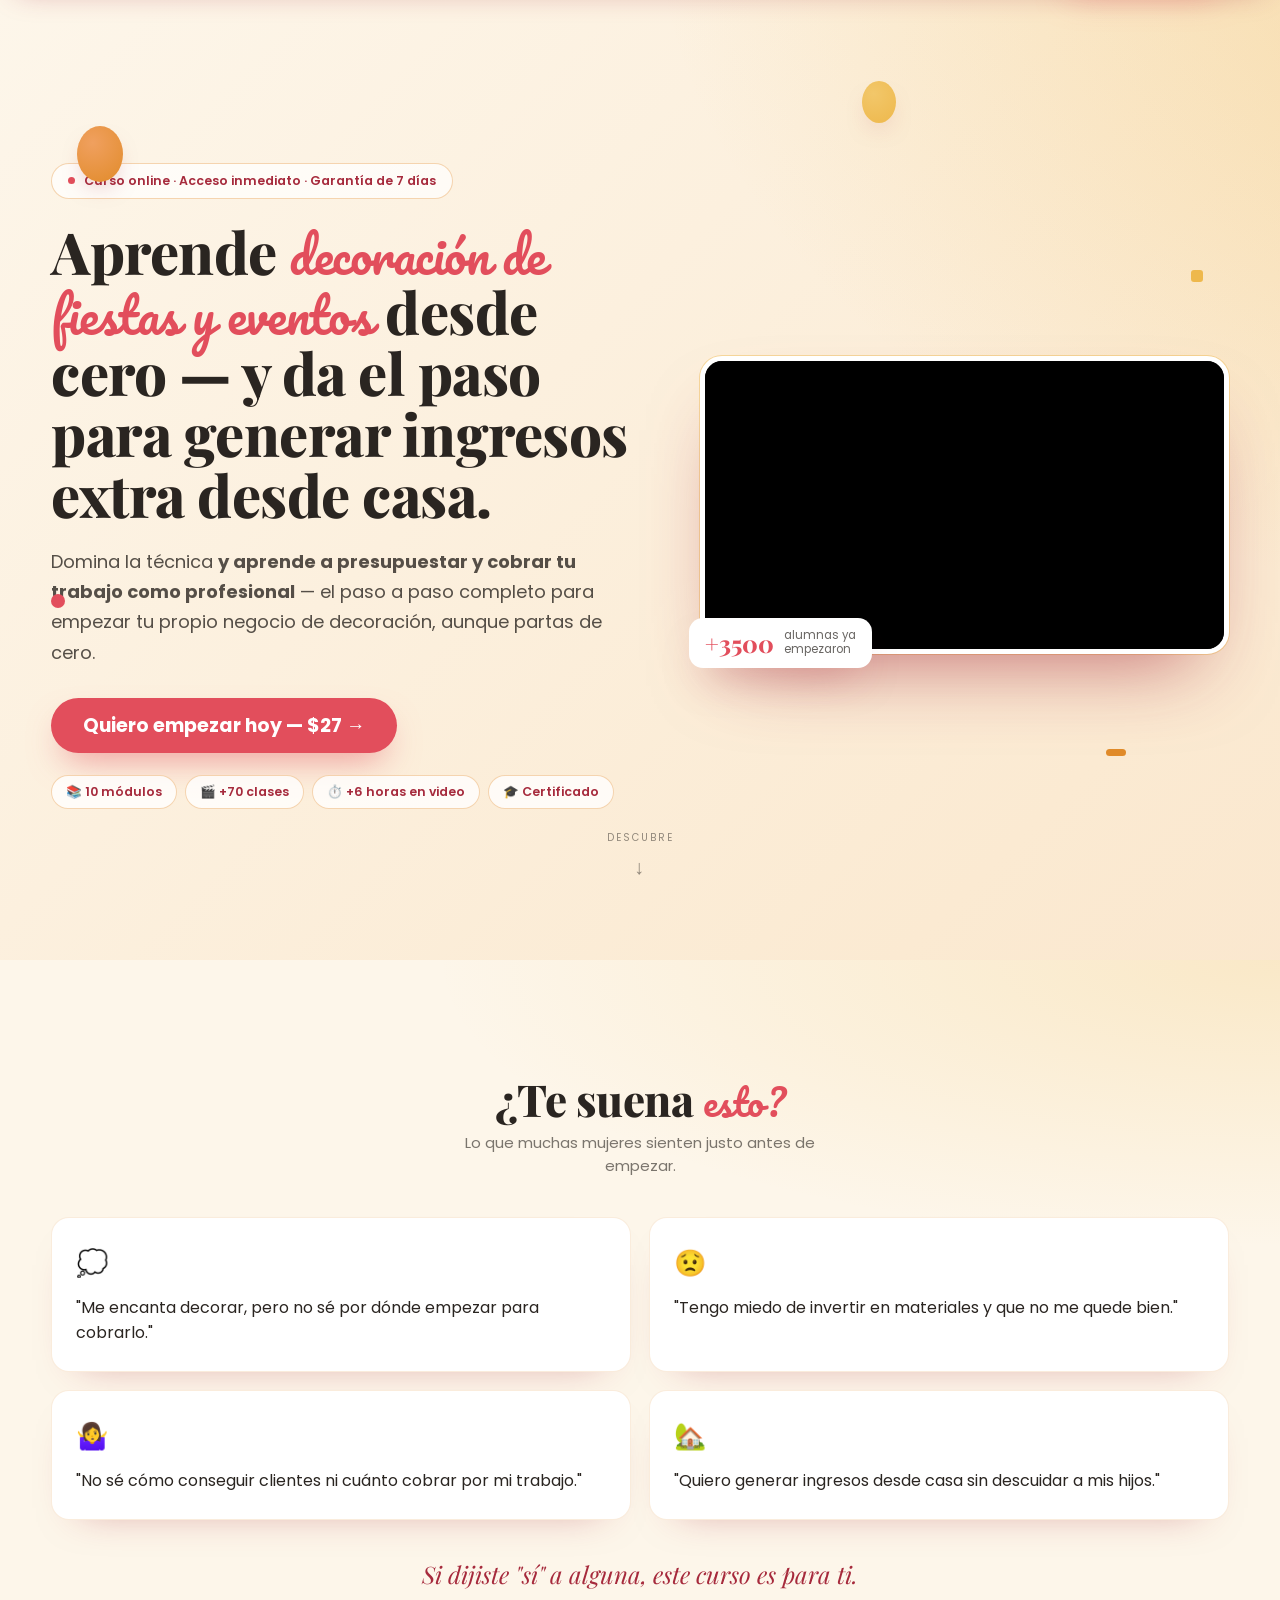
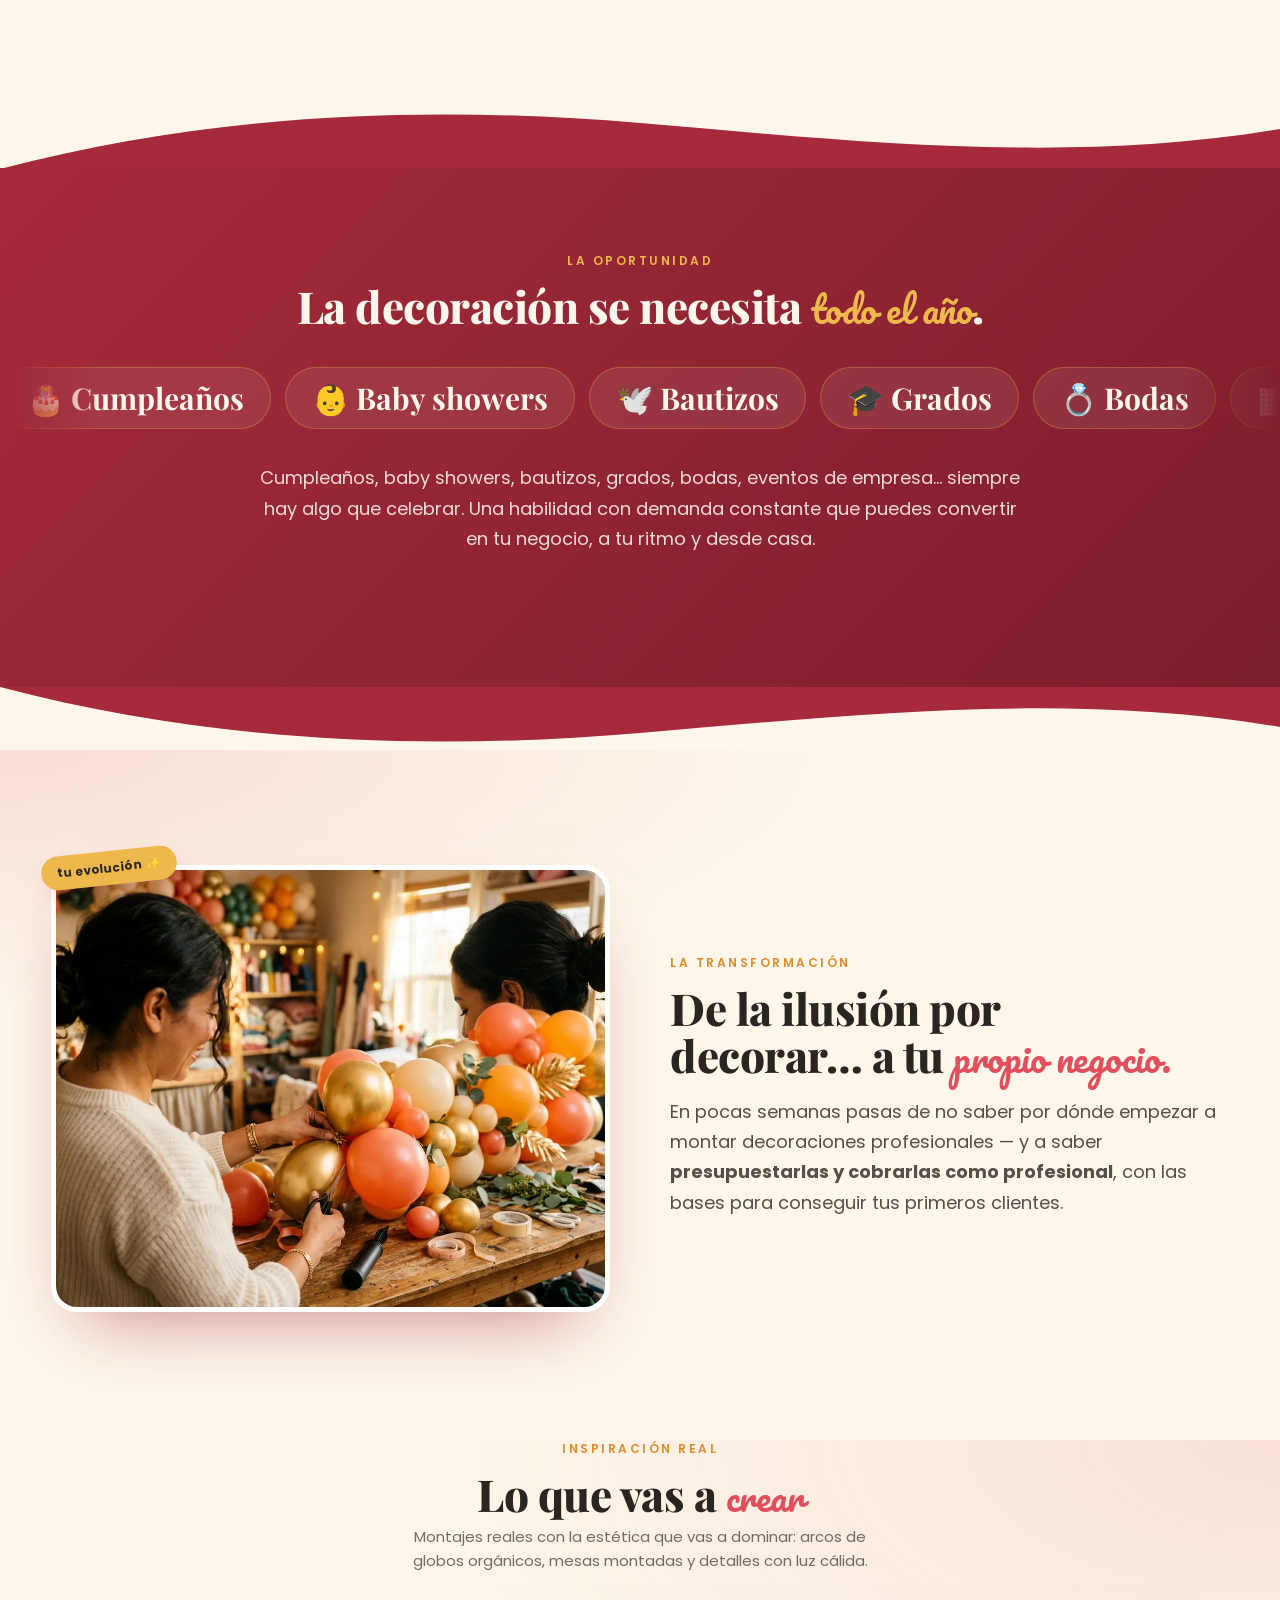
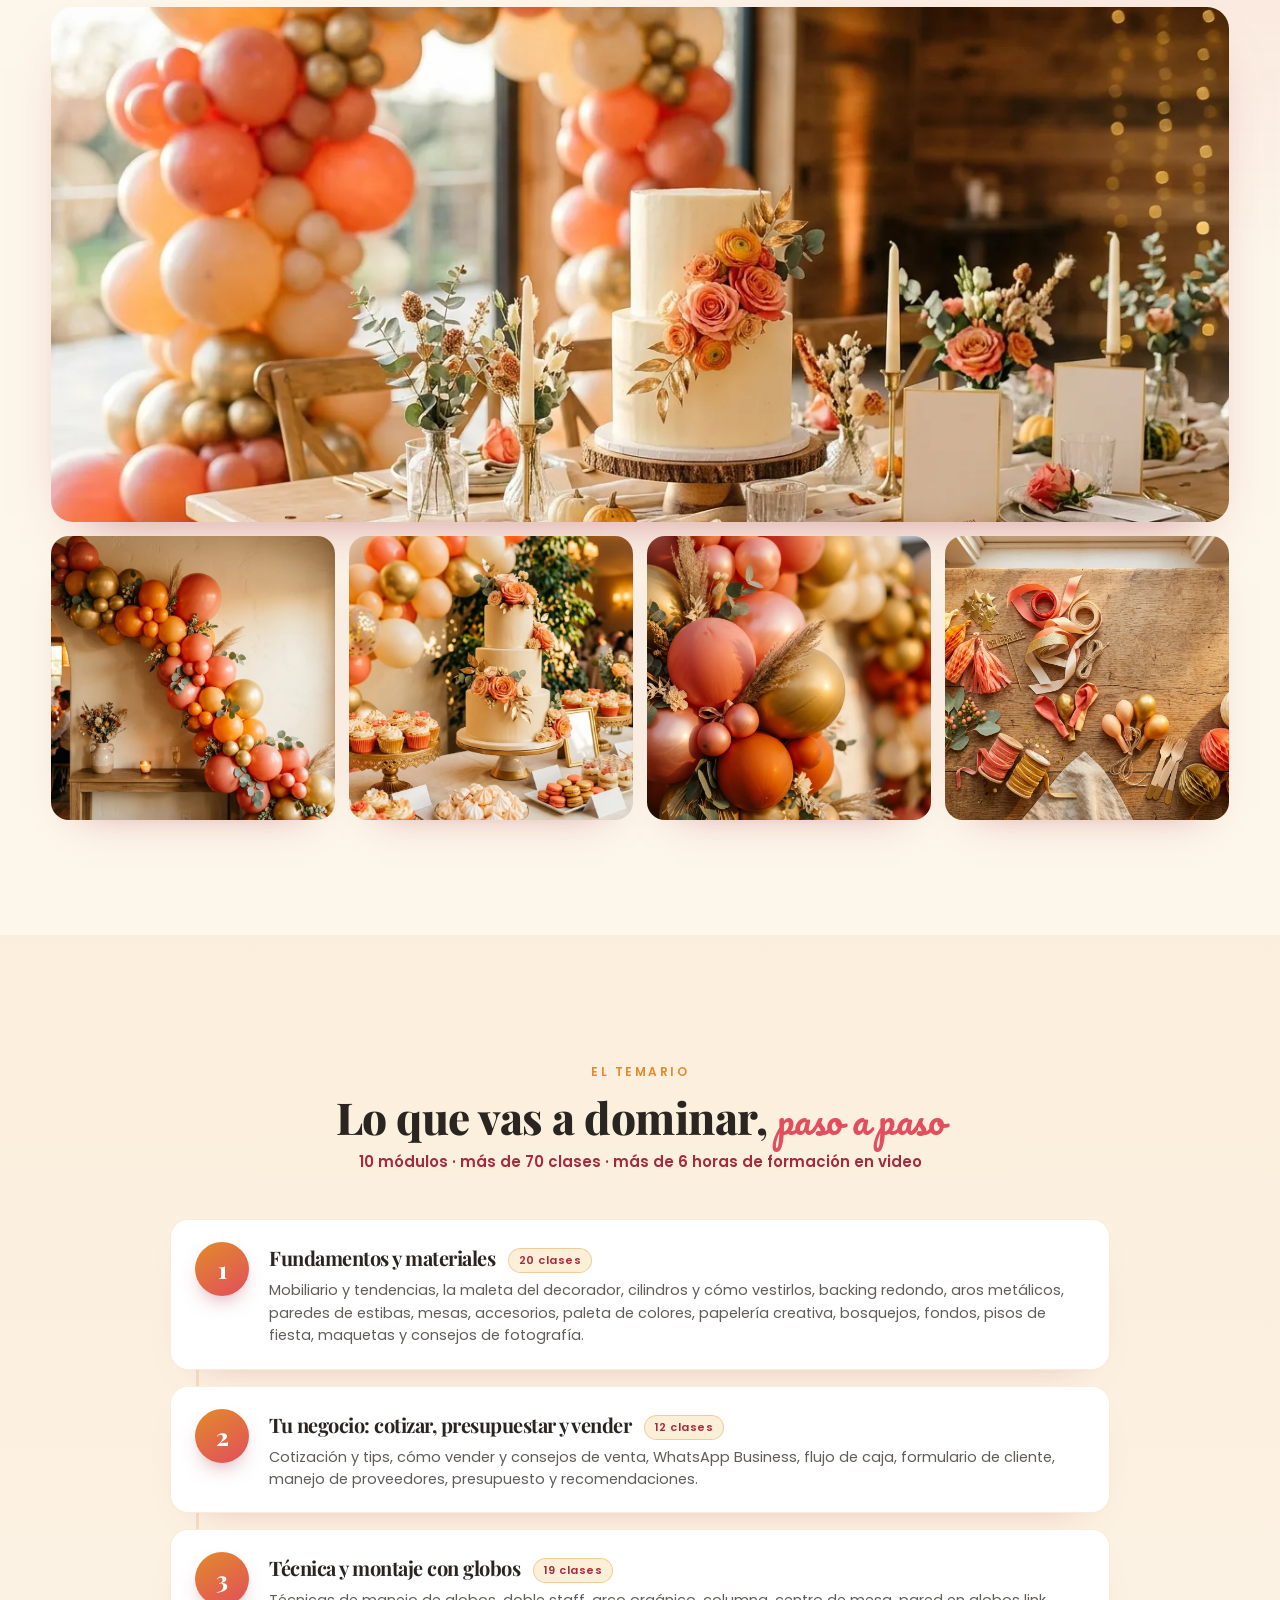
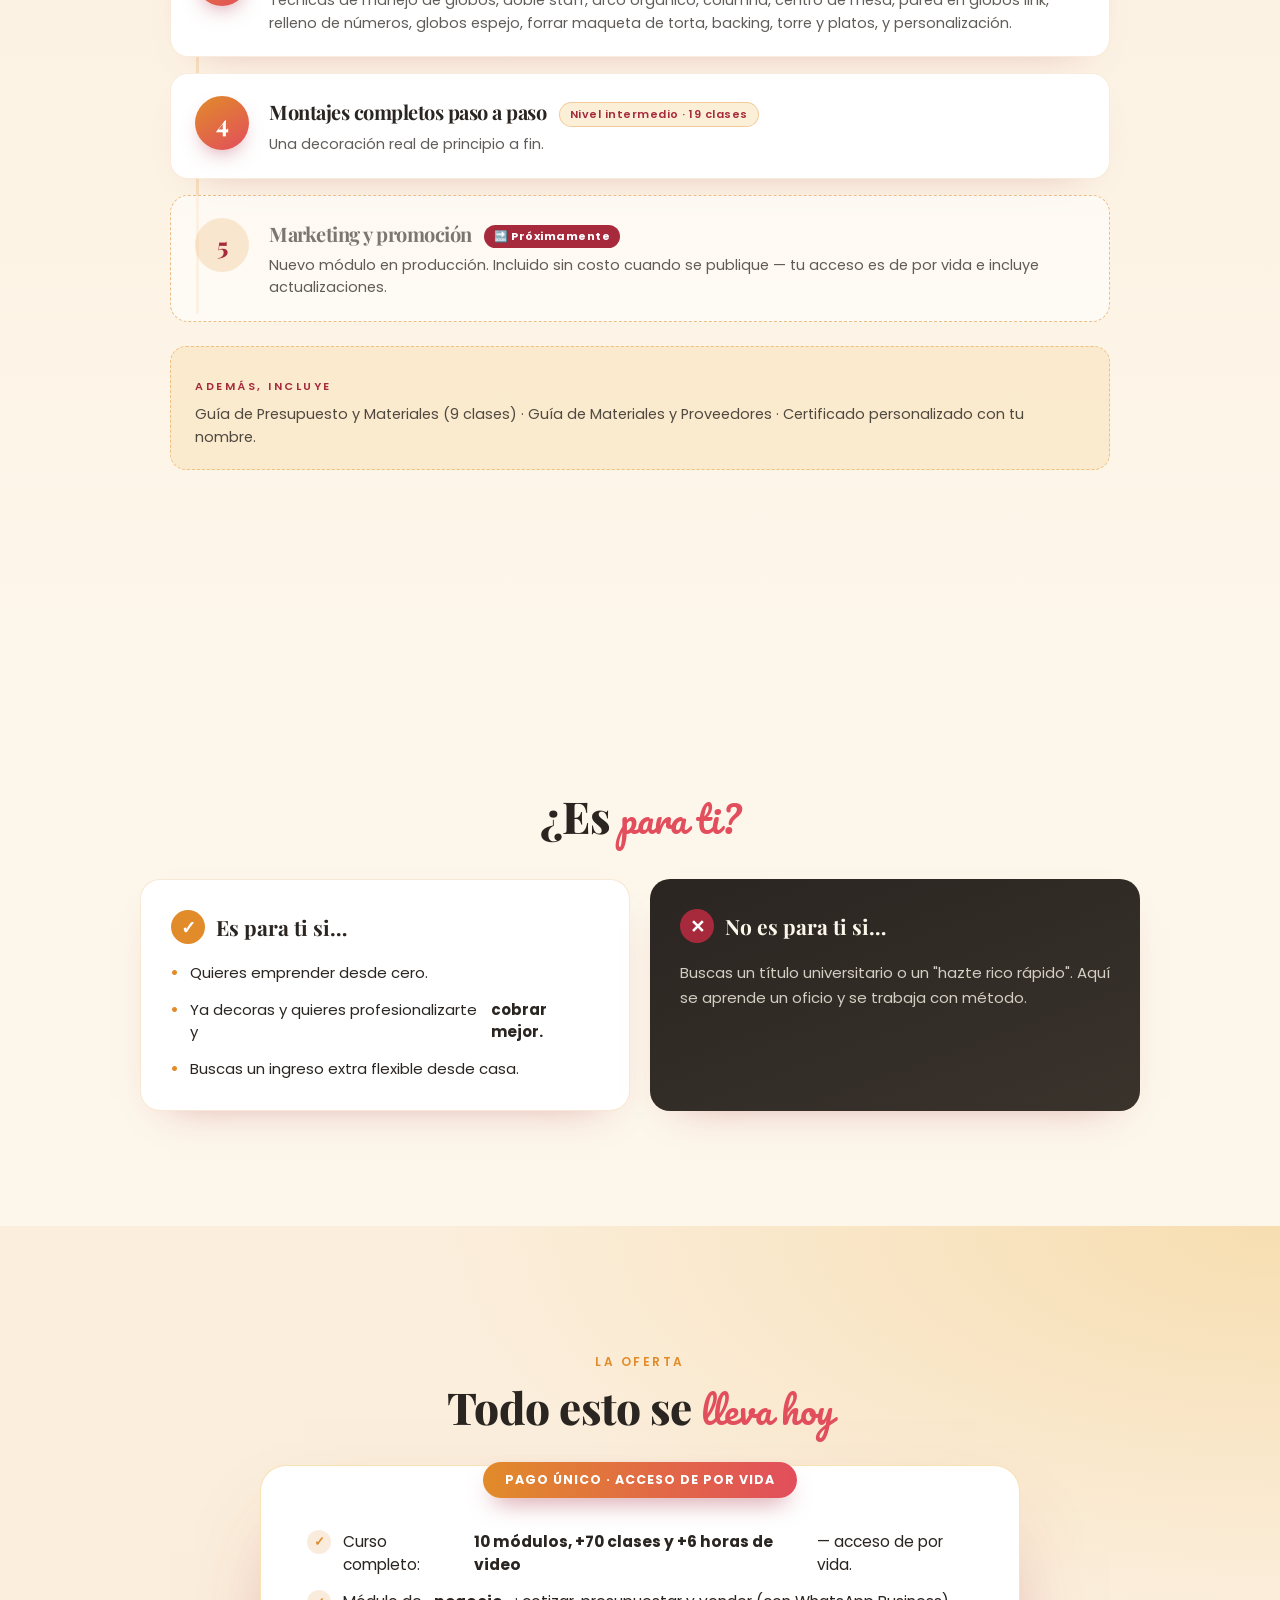
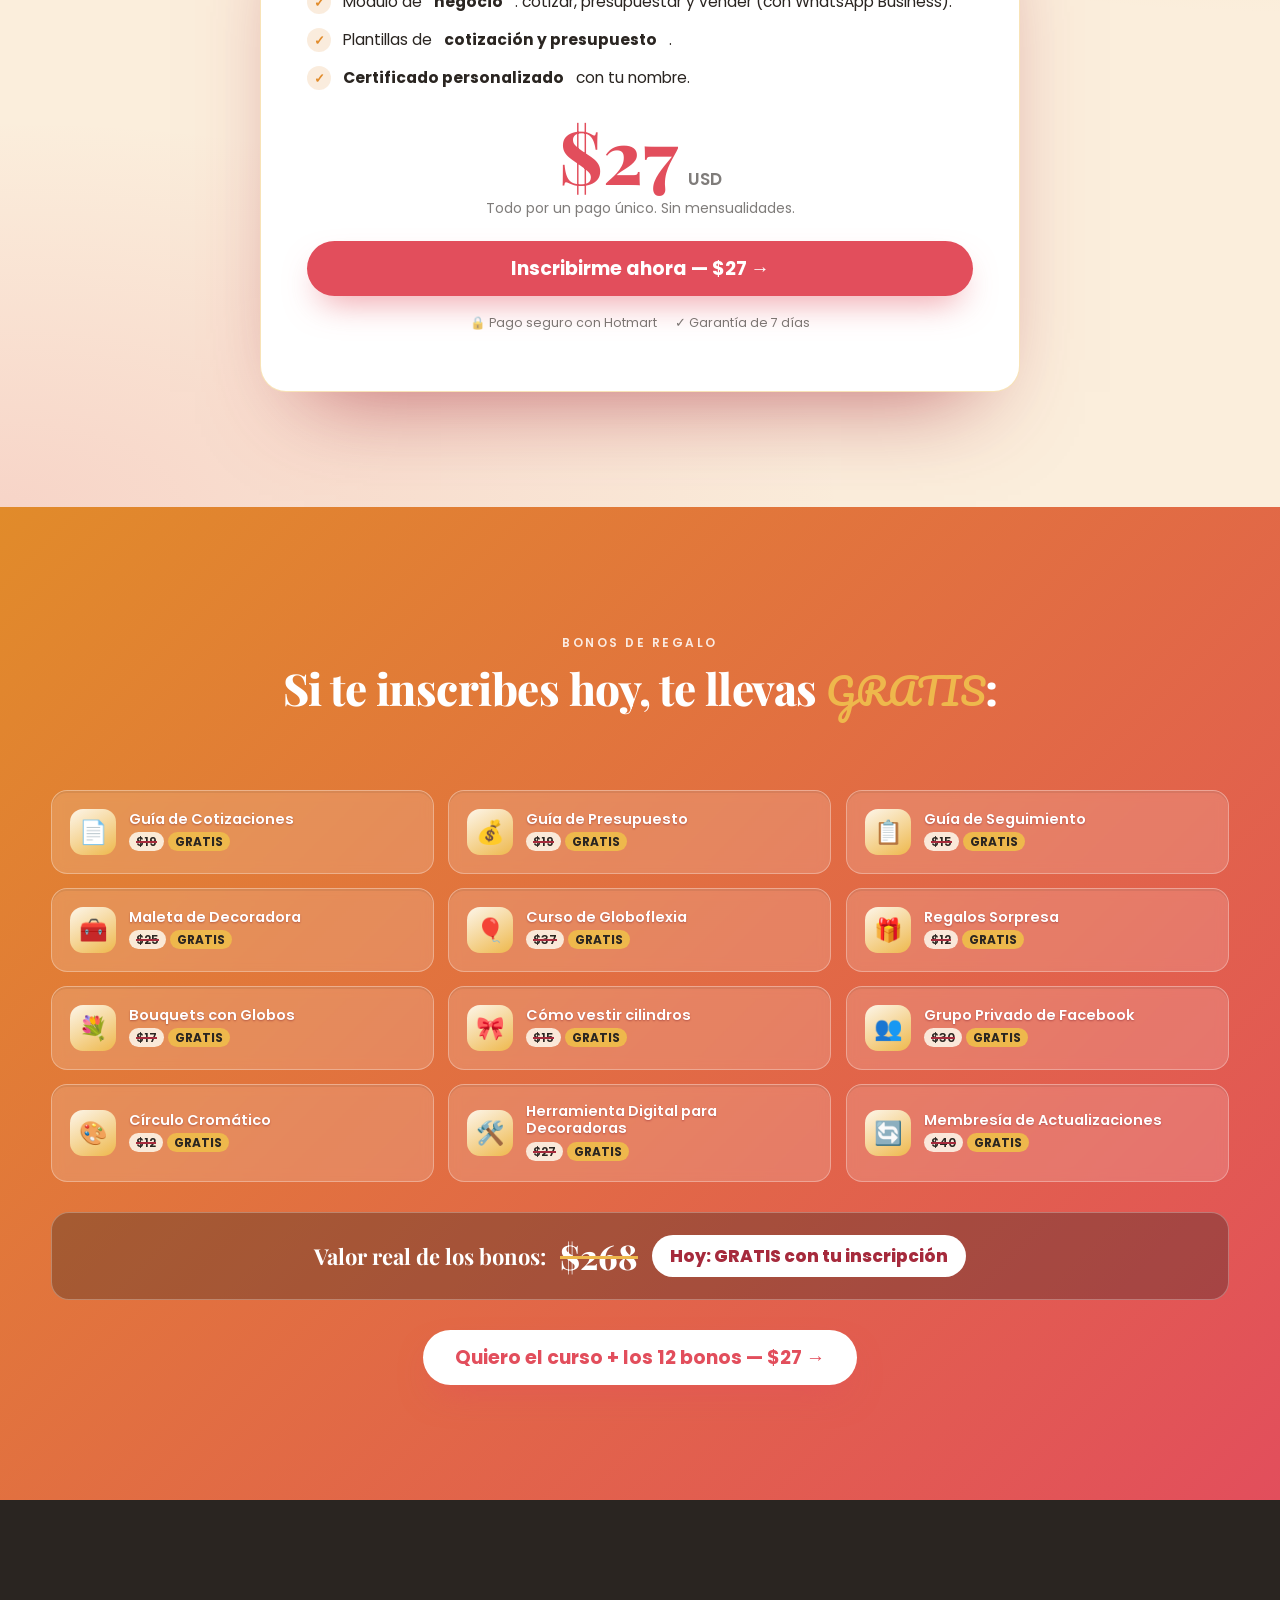
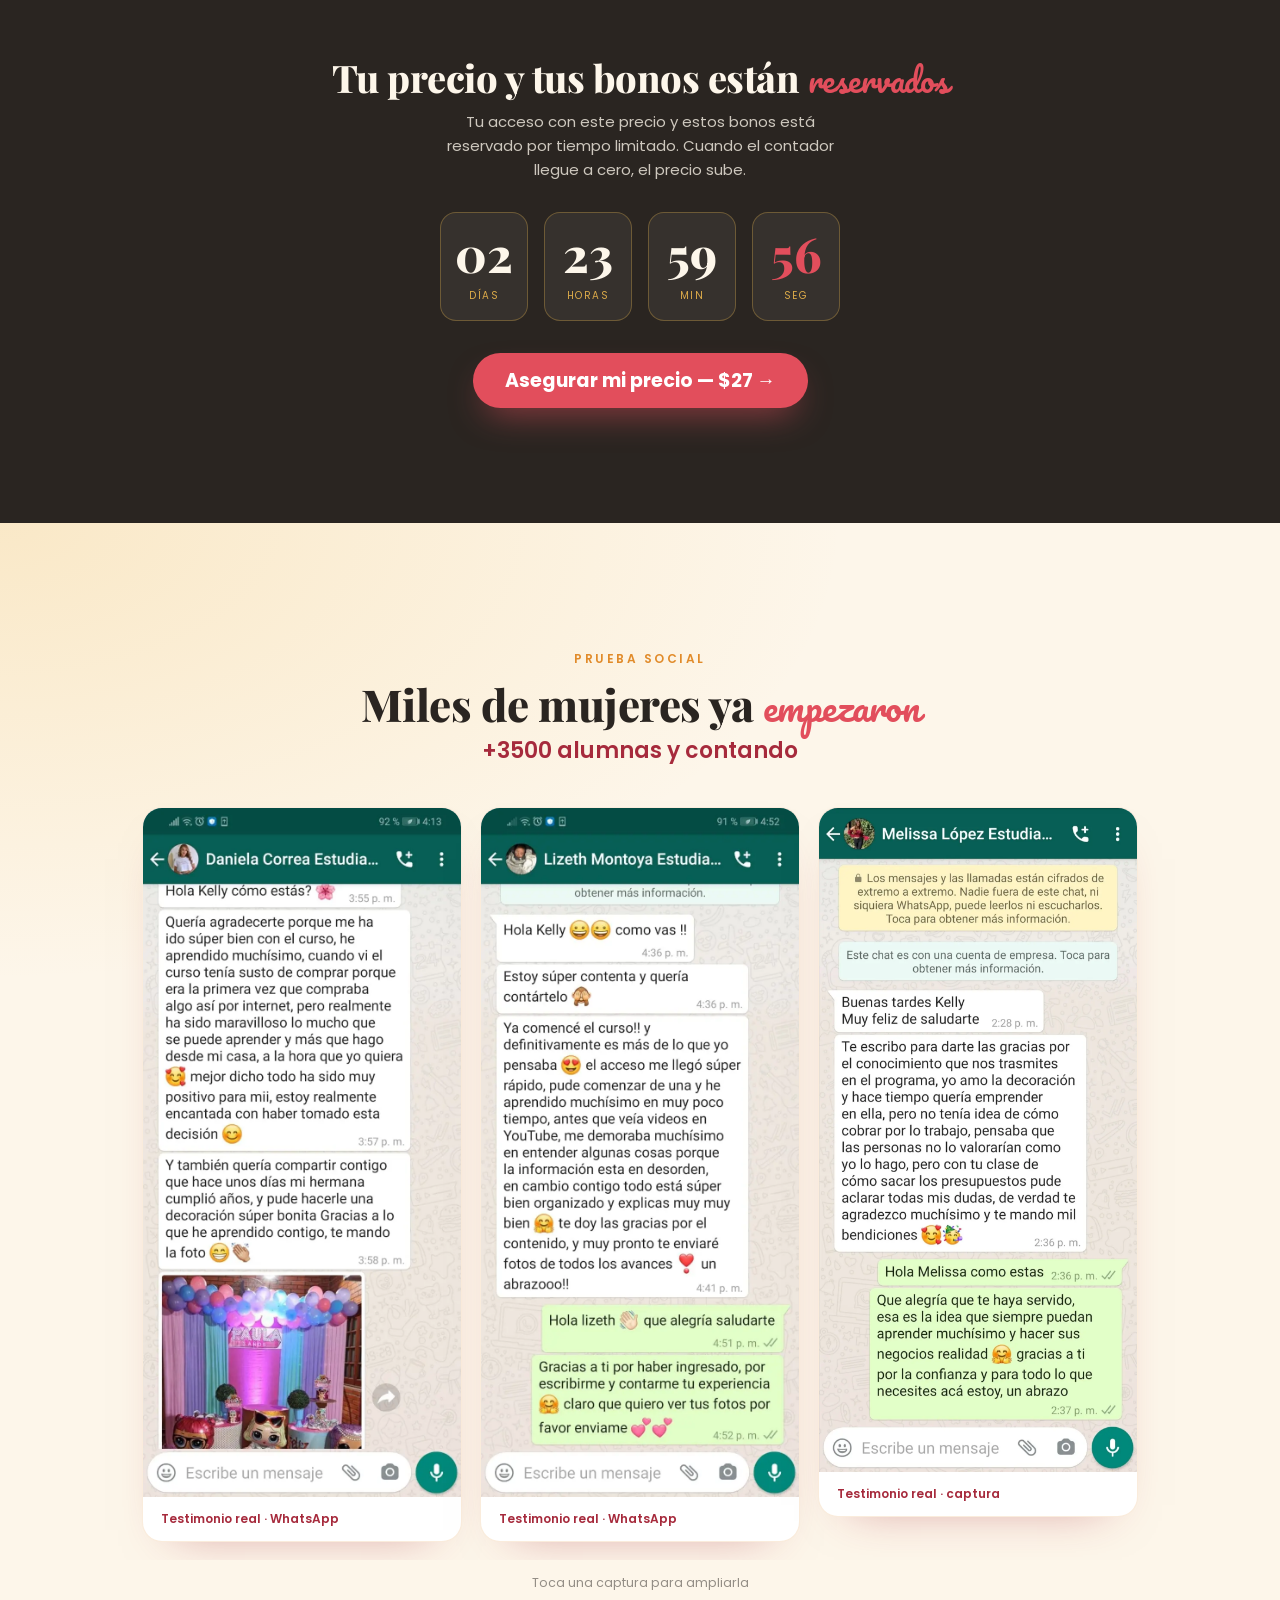
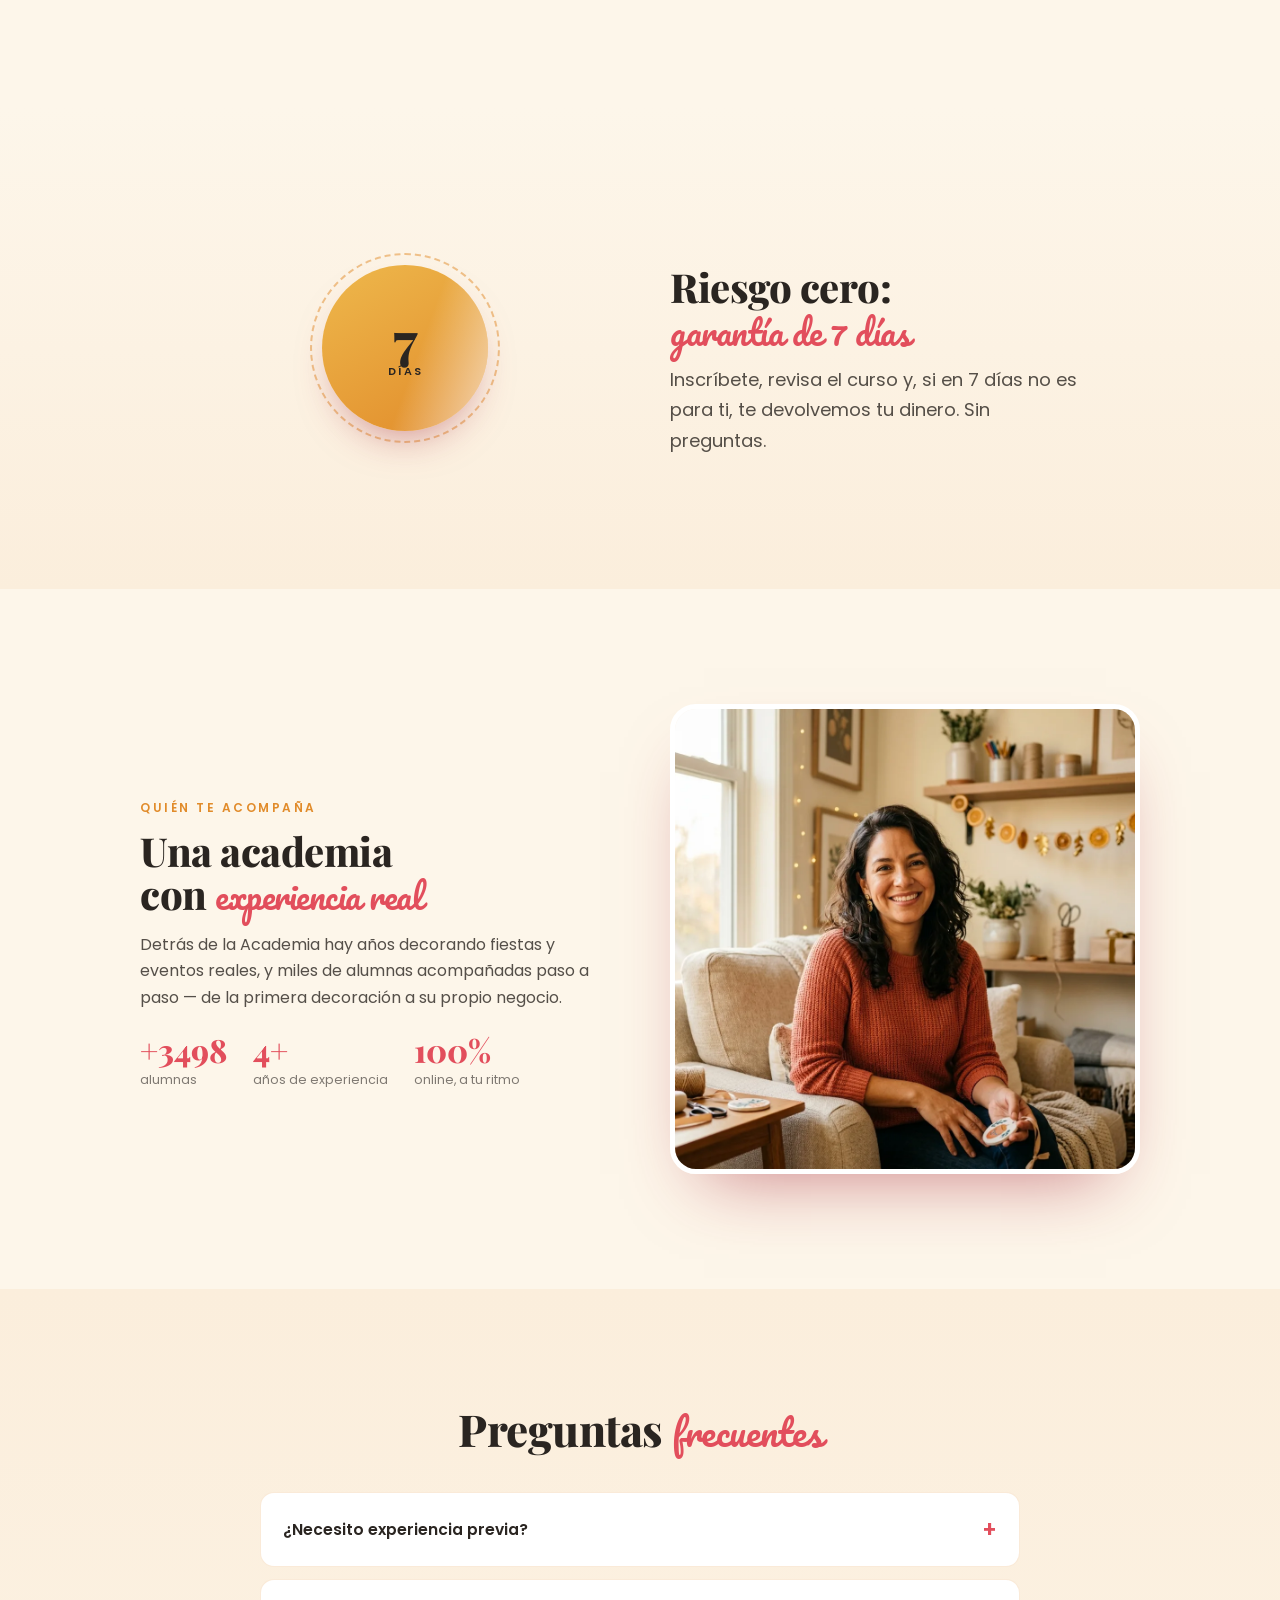
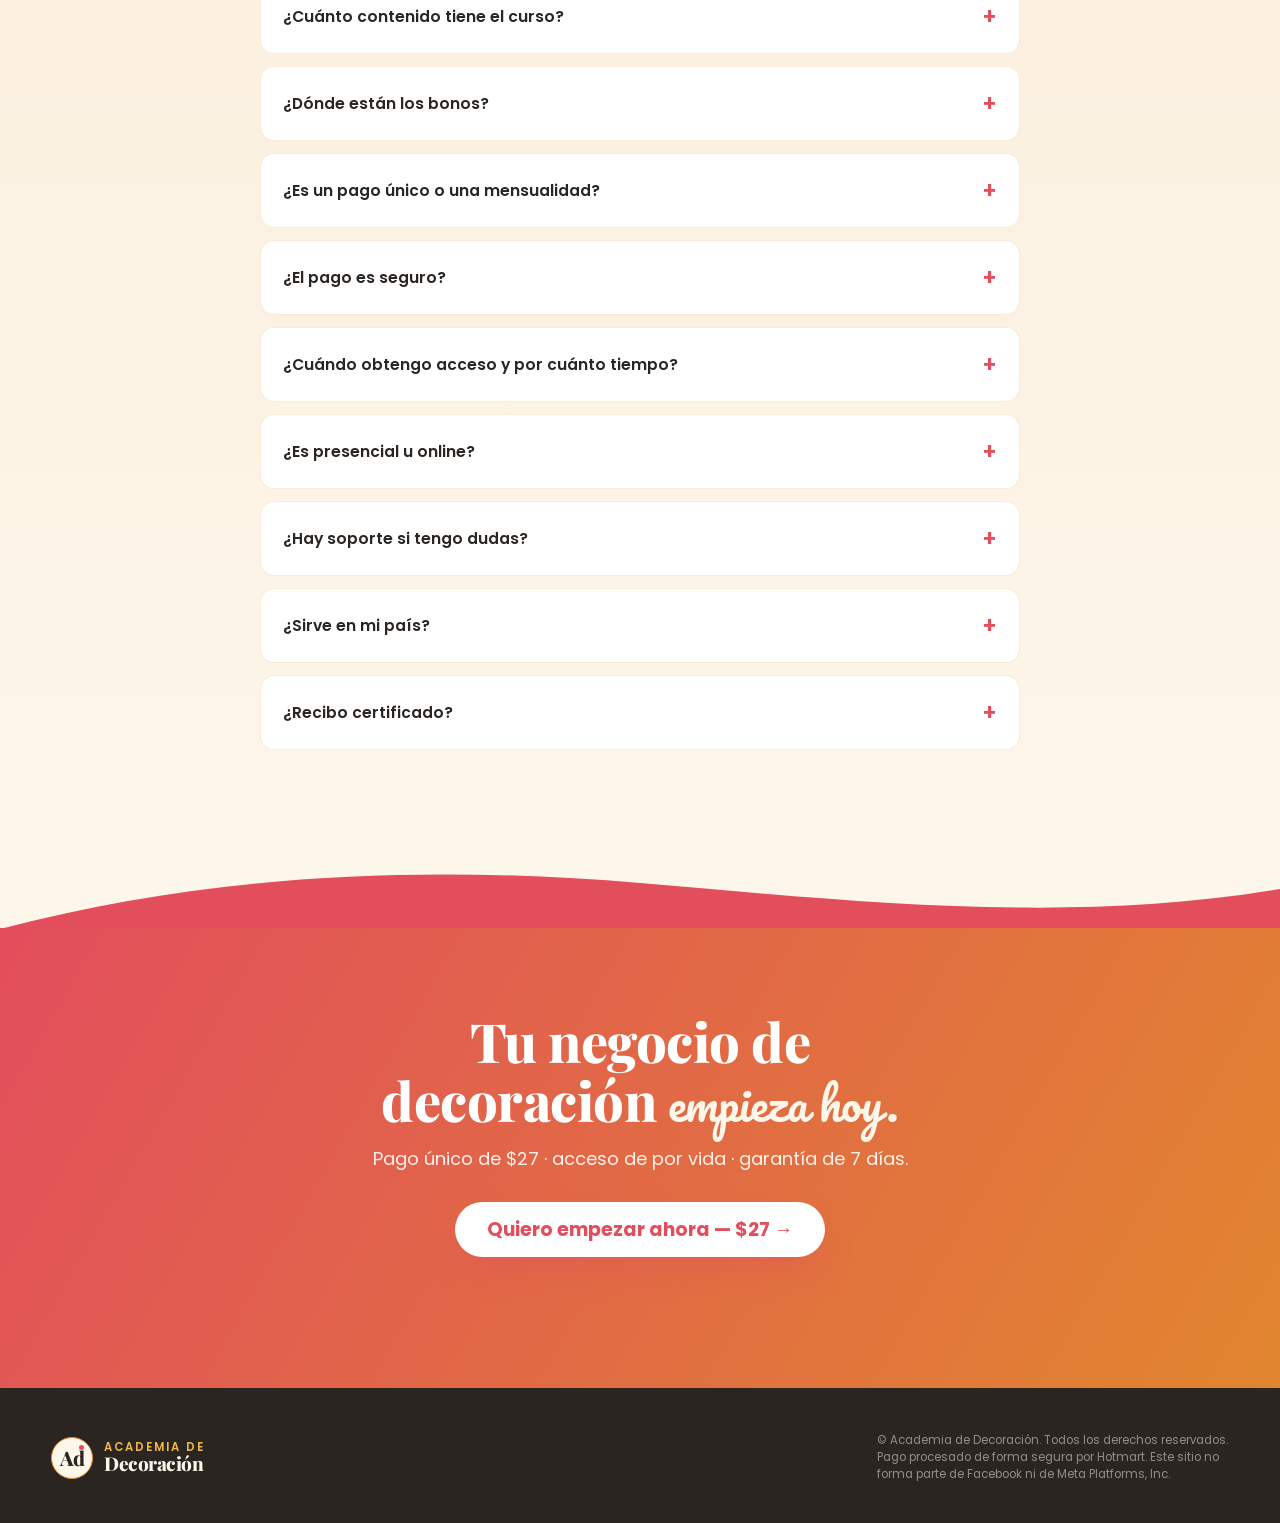
==== commit 4ca38eb0: "Open Graph + canonical + portada" ====
--- a/index.html
+++ b/index.html
@@ -6,6 +6,23 @@
 <meta name="viewport" content="width=device-width, initial-scale=1">
 <title>Curso Decoración de Fiestas y Eventos — Academia de Decoración</title>
 <meta name="description" content="Curso online de decoración de fiestas y eventos: 10 módulos, +70 clases y +6 horas de video. Aprende desde cero y cobra tu trabajo como profesional. Pago único de $27, garantía de 7 días.">
+<link rel="canonical" href="https://www.academiadedecoracion.online/">
+<!-- ===== Open Graph / Twitter (previsualización en anuncios, WhatsApp y redes) ===== -->
+<meta property="og:type" content="website">
+<meta property="og:locale" content="es_LA">
+<meta property="og:site_name" content="Academia de Decoración">
+<meta property="og:url" content="https://www.academiadedecoracion.online/">
+<meta property="og:title" content="Curso de Decoración de Fiestas y Eventos — desde cero y con tu propio negocio">
+<meta property="og:description" content="10 módulos, +70 clases y +6 horas de video. Aprende la técnica y aprende a presupuestar y cobrar como profesional. Pago único de $27 · garantía de 7 días.">
+<meta property="og:image" content="https://www.academiadedecoracion.online/img/og-cover.jpg">
+<meta property="og:image:width" content="1200">
+<meta property="og:image:height" content="630">
+<meta property="og:image:alt" content="Mesa de fiesta montada con arco de globos y torta">
+<meta name="twitter:card" content="summary_large_image">
+<meta name="twitter:title" content="Curso de Decoración de Fiestas y Eventos">
+<meta name="twitter:description" content="10 módulos, +70 clases y +6 horas de video. Pago único de $27 · garantía de 7 días.">
+<meta name="twitter:image" content="https://www.academiadedecoracion.online/img/og-cover.jpg">
+<!-- TODO Meta BM nuevo: pegar aquí <meta name="facebook-domain-verification" content="..."> -->
 <link rel="preconnect" href="https://fonts.googleapis.com">
 <link rel="preconnect" href="https://fonts.gstatic.com" crossorigin>
 <!-- ===== VSL (VTurb / ConverteAI): optimización de carga ===== -->
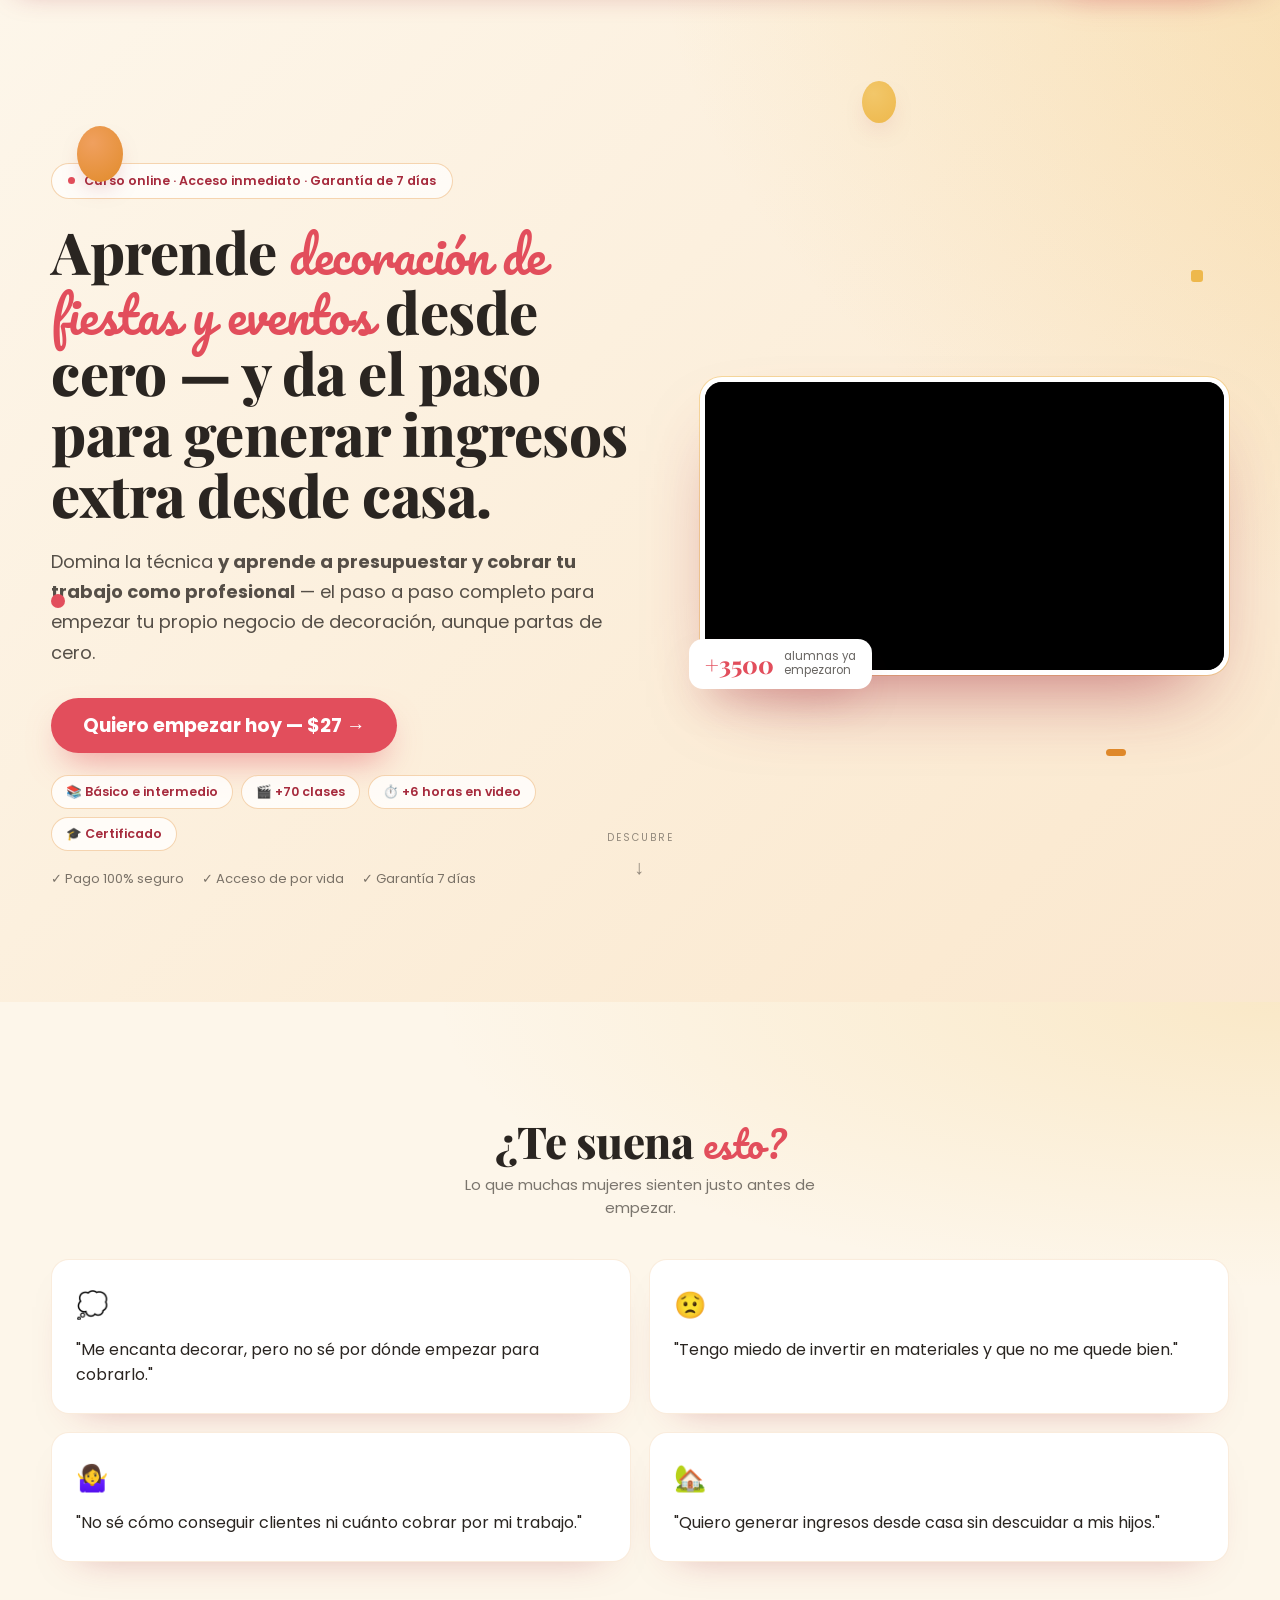
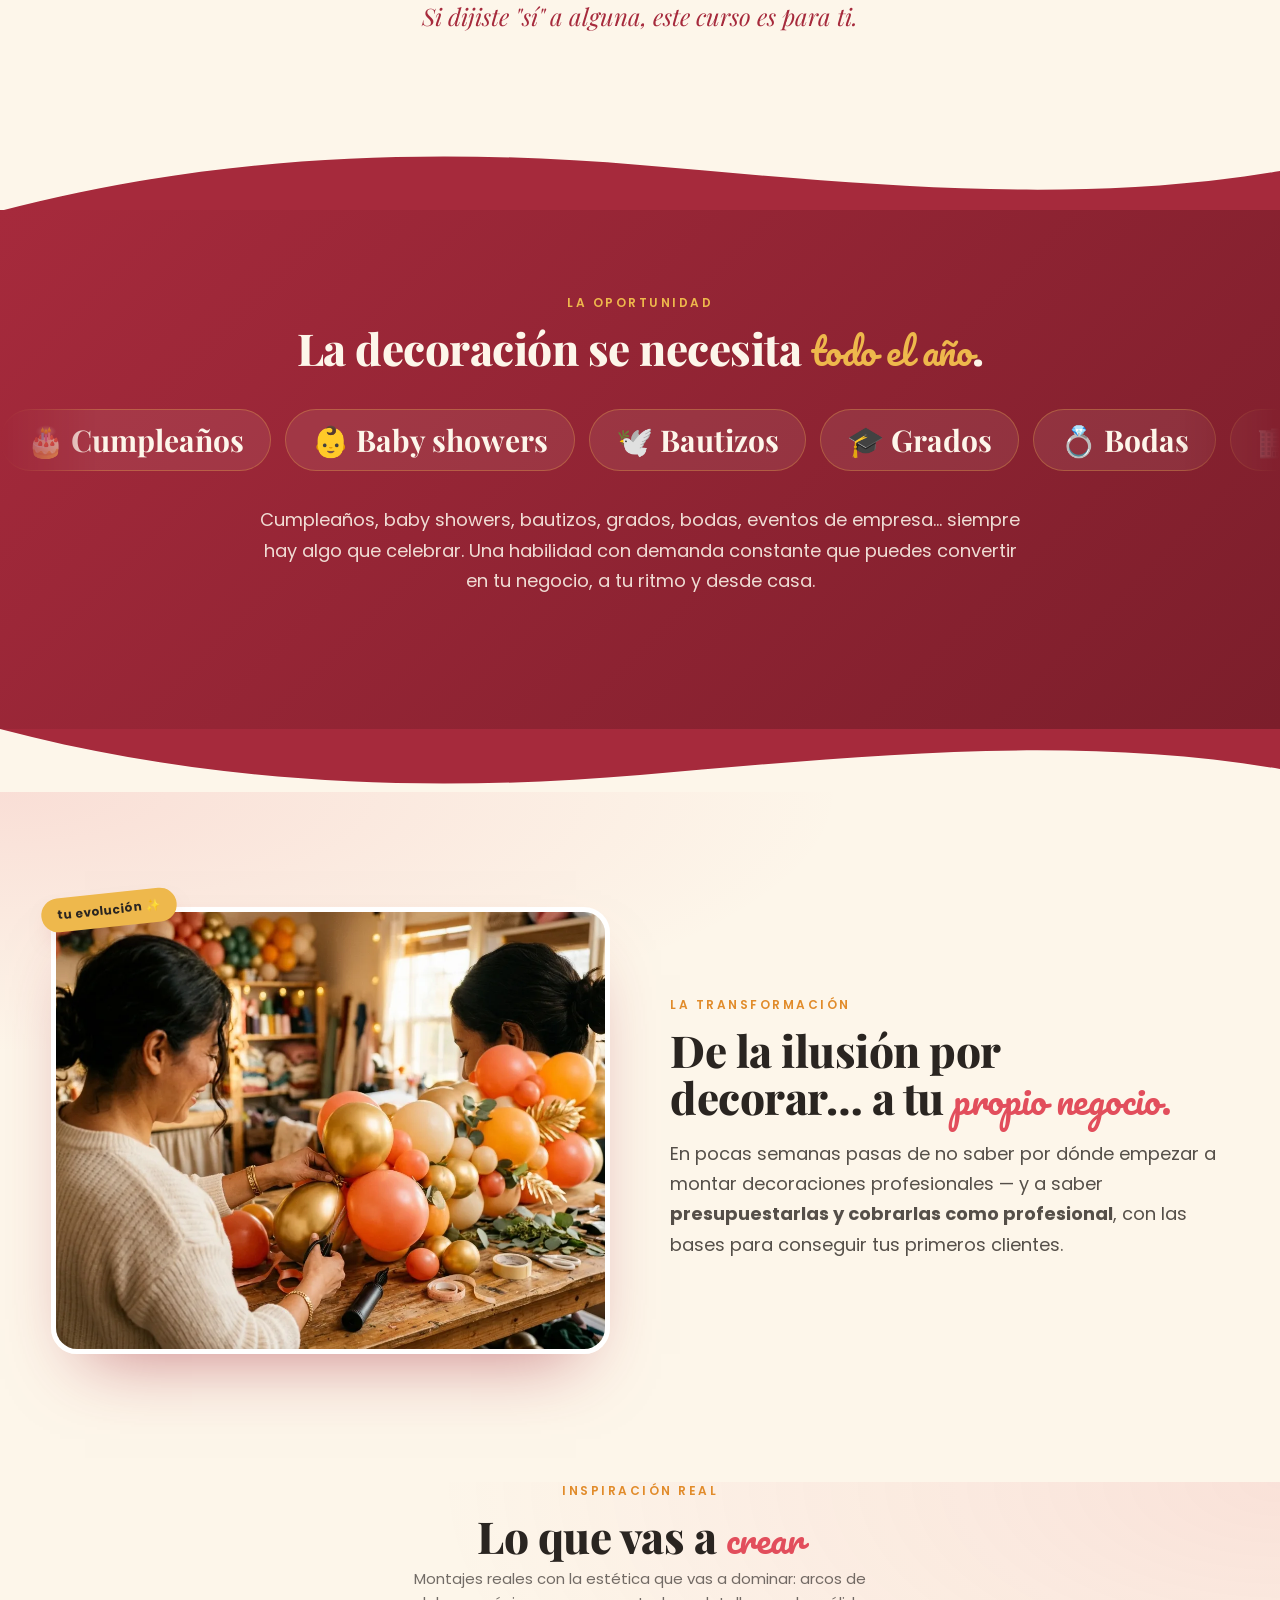
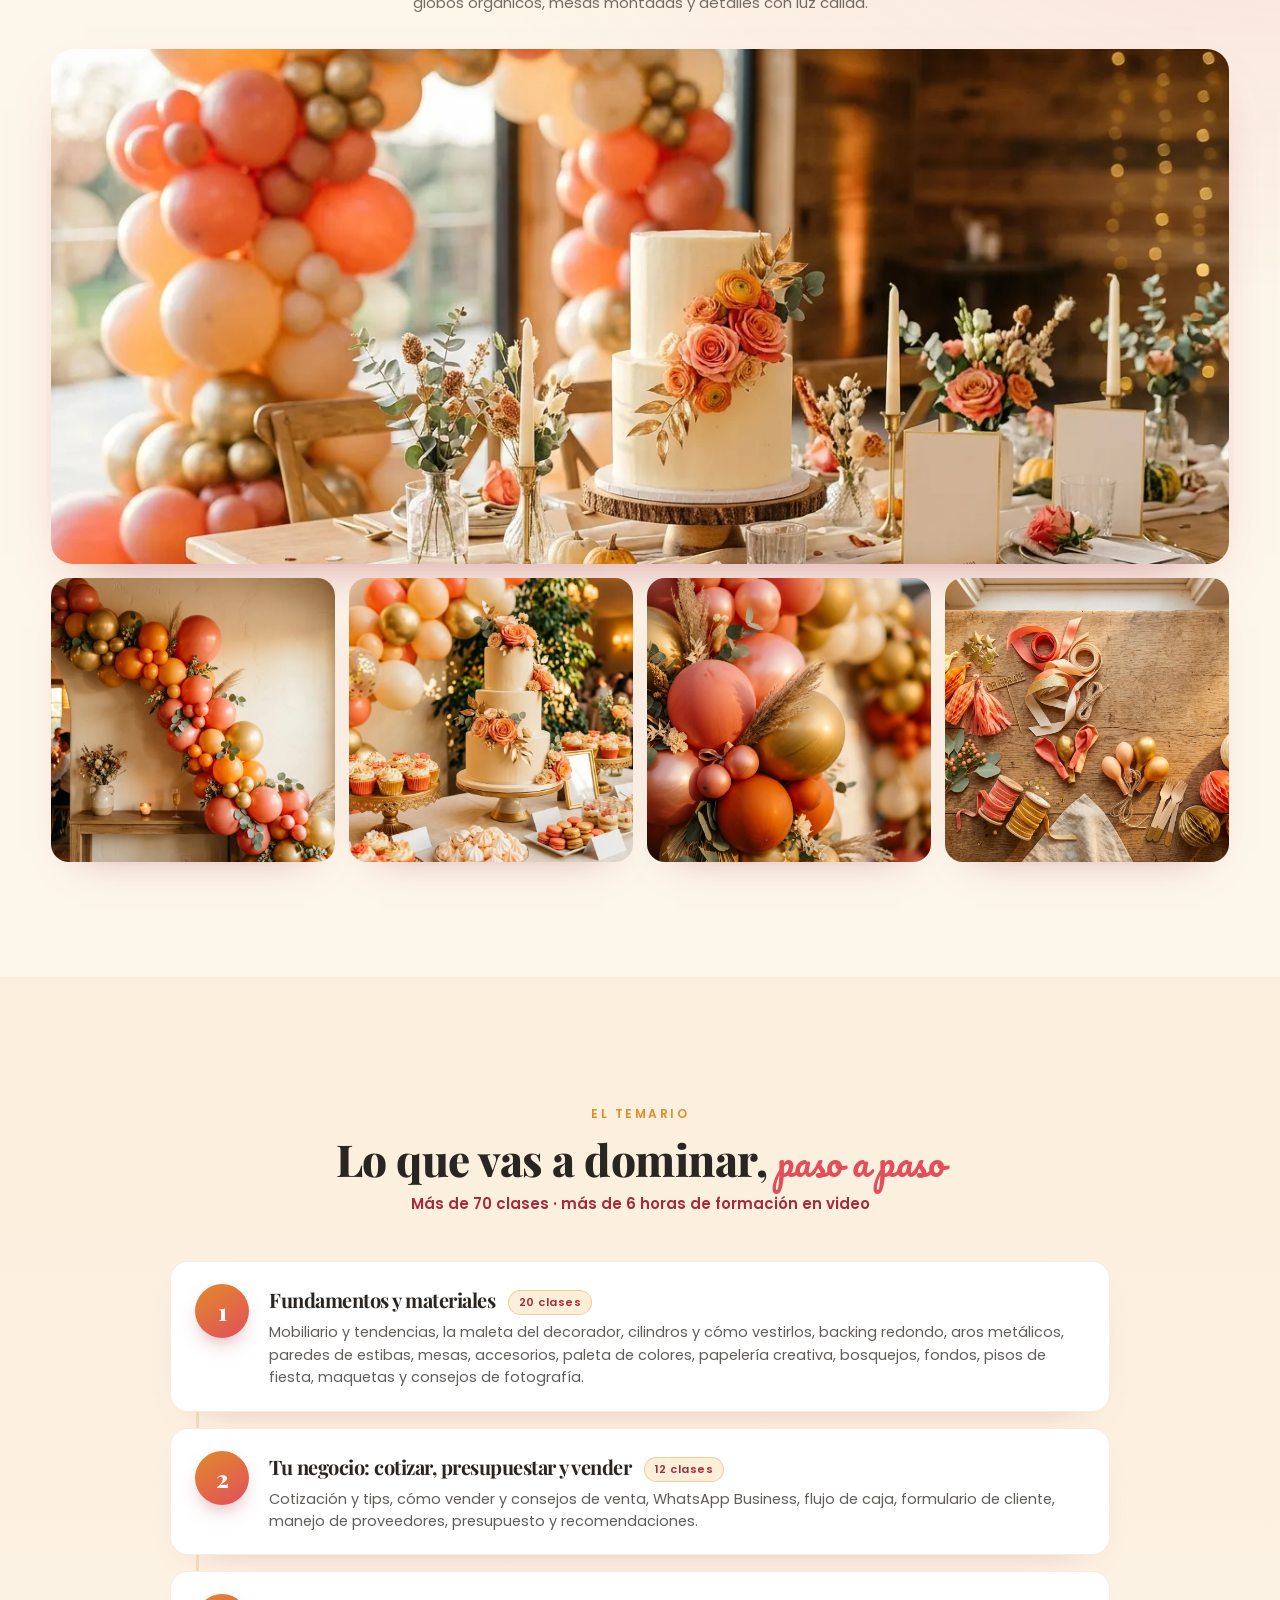
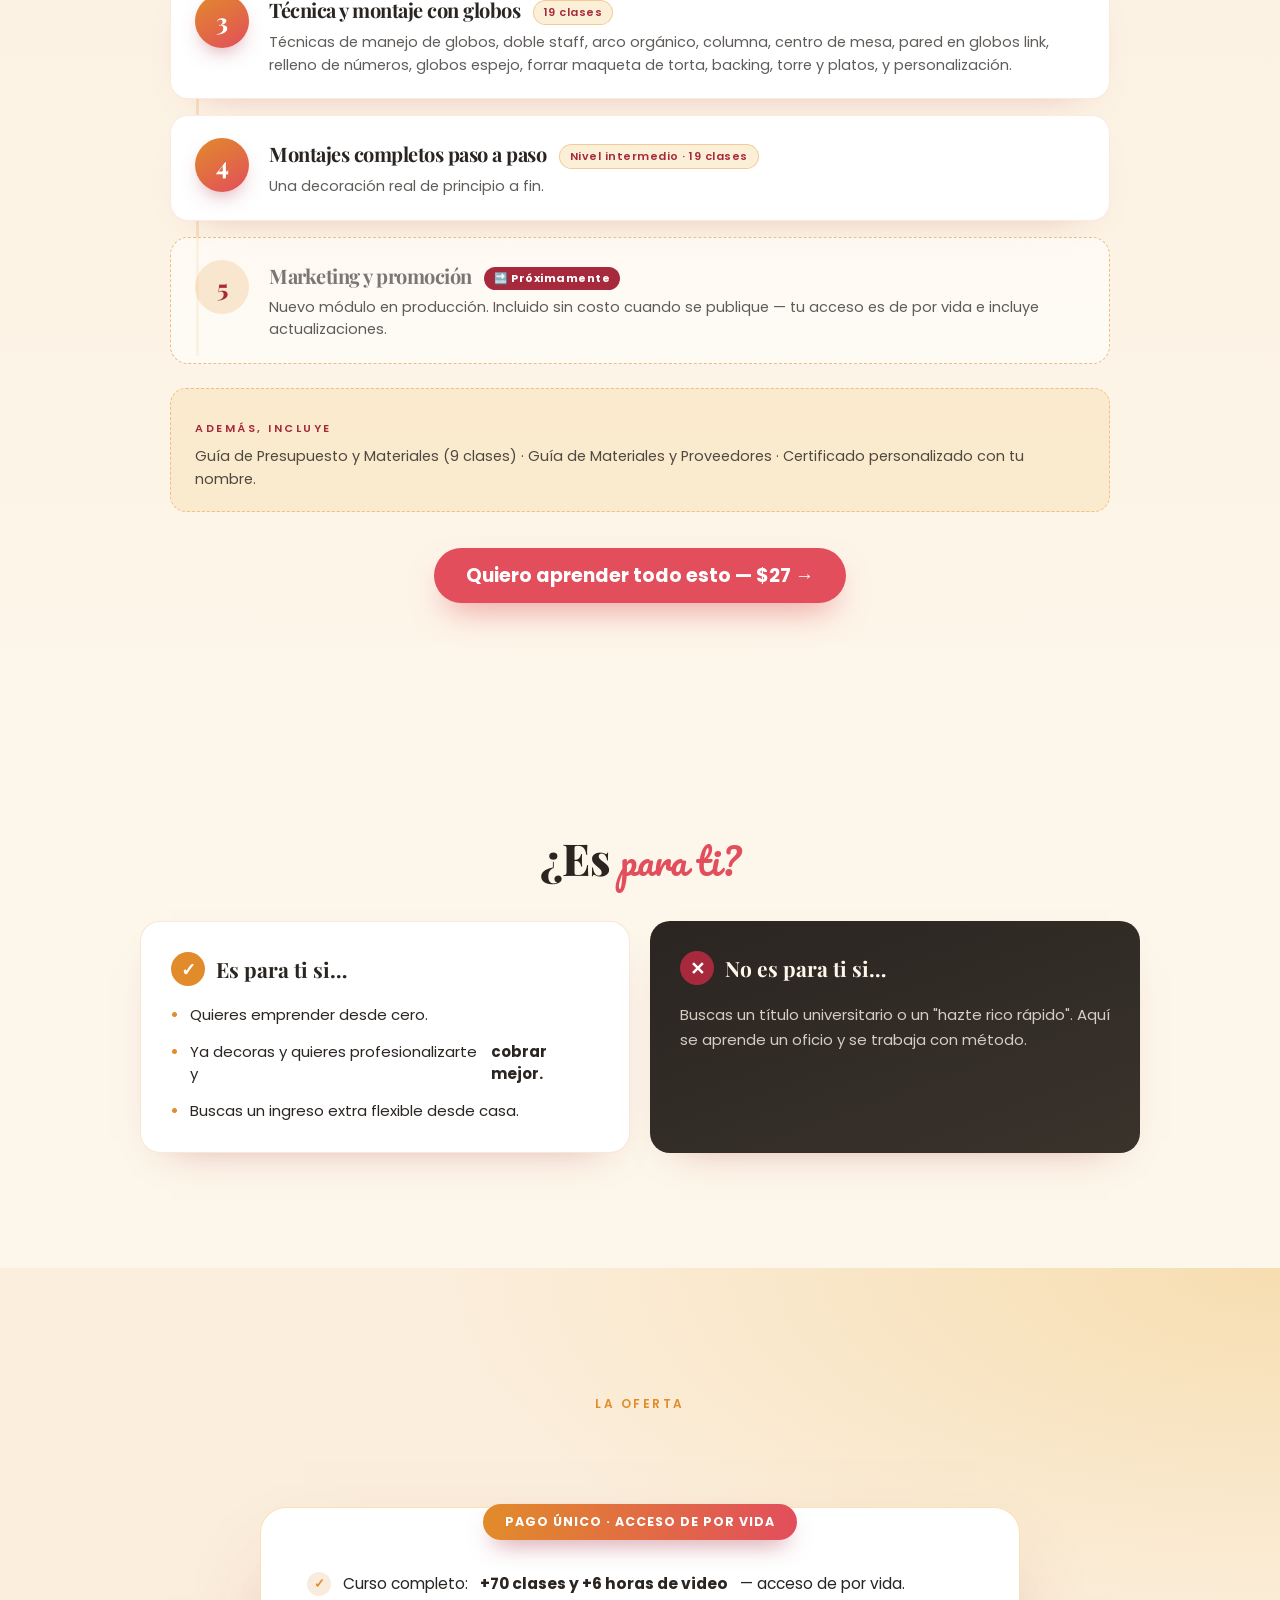
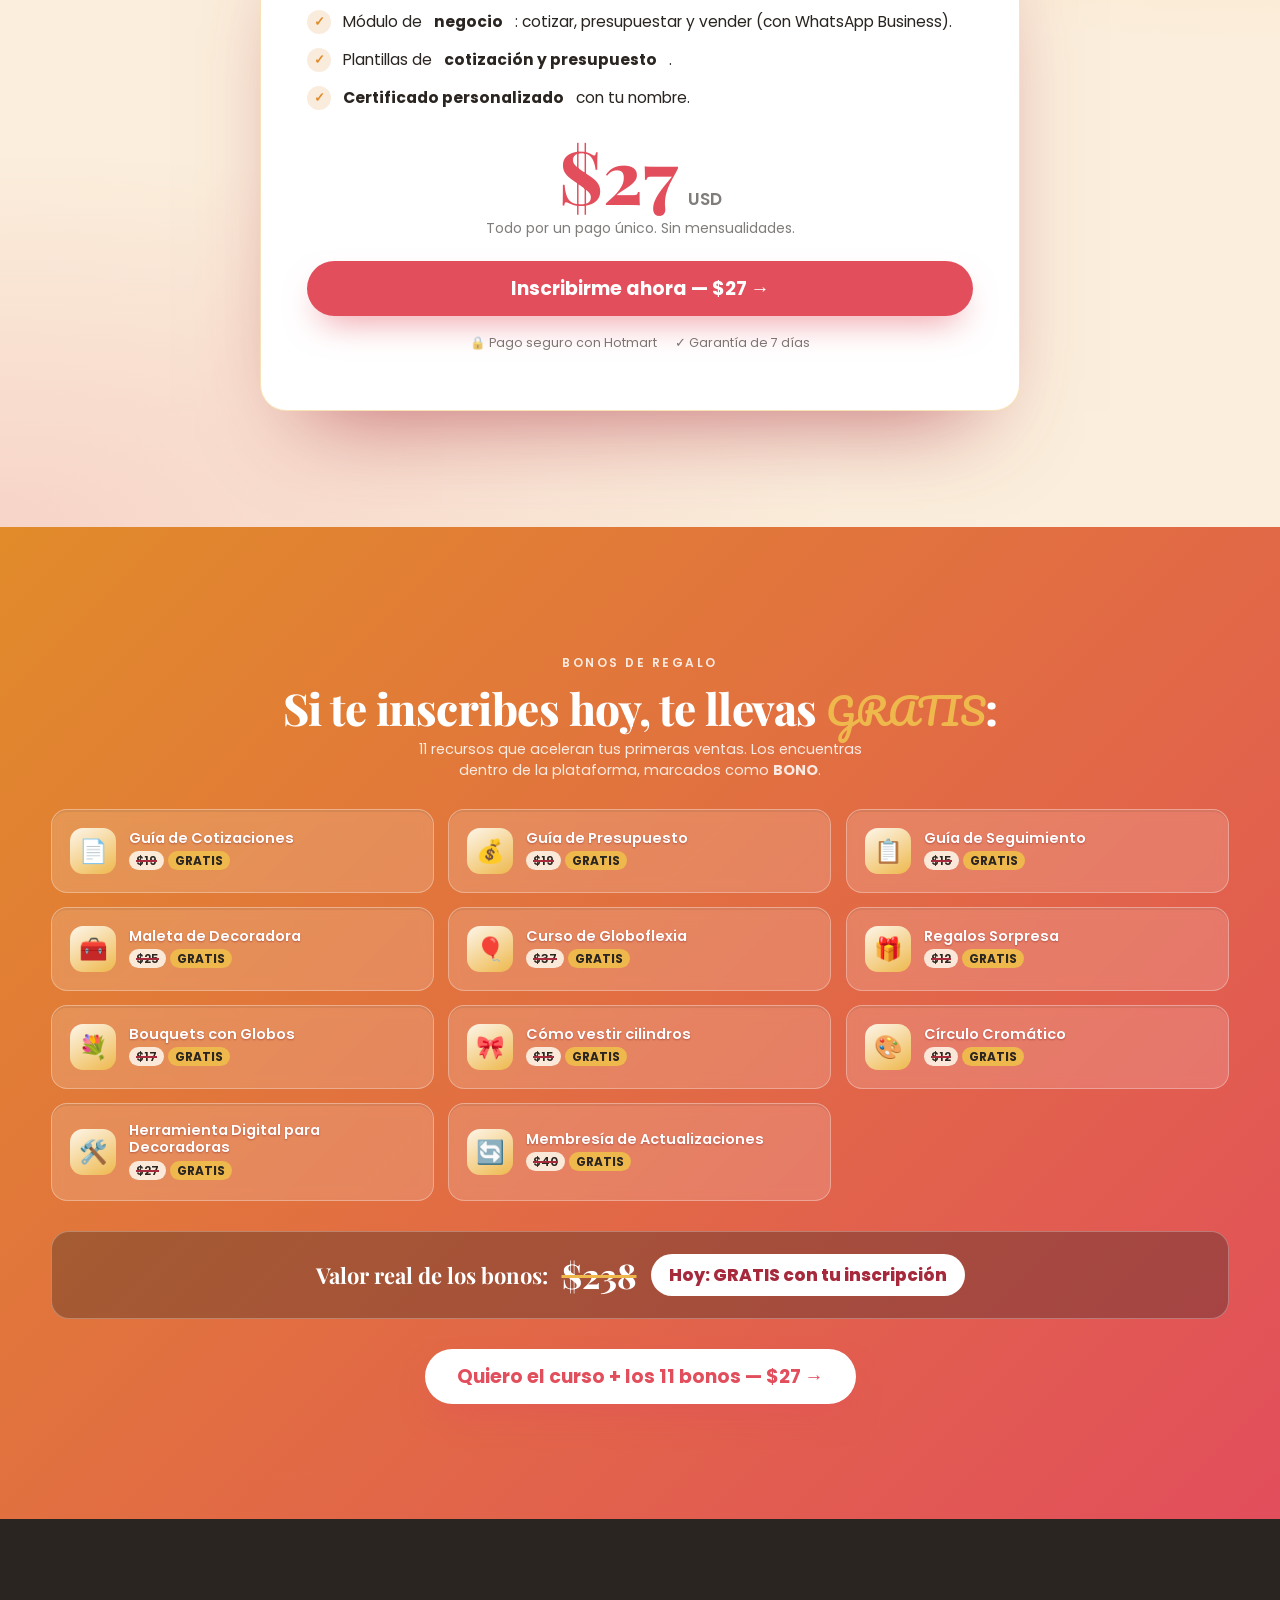
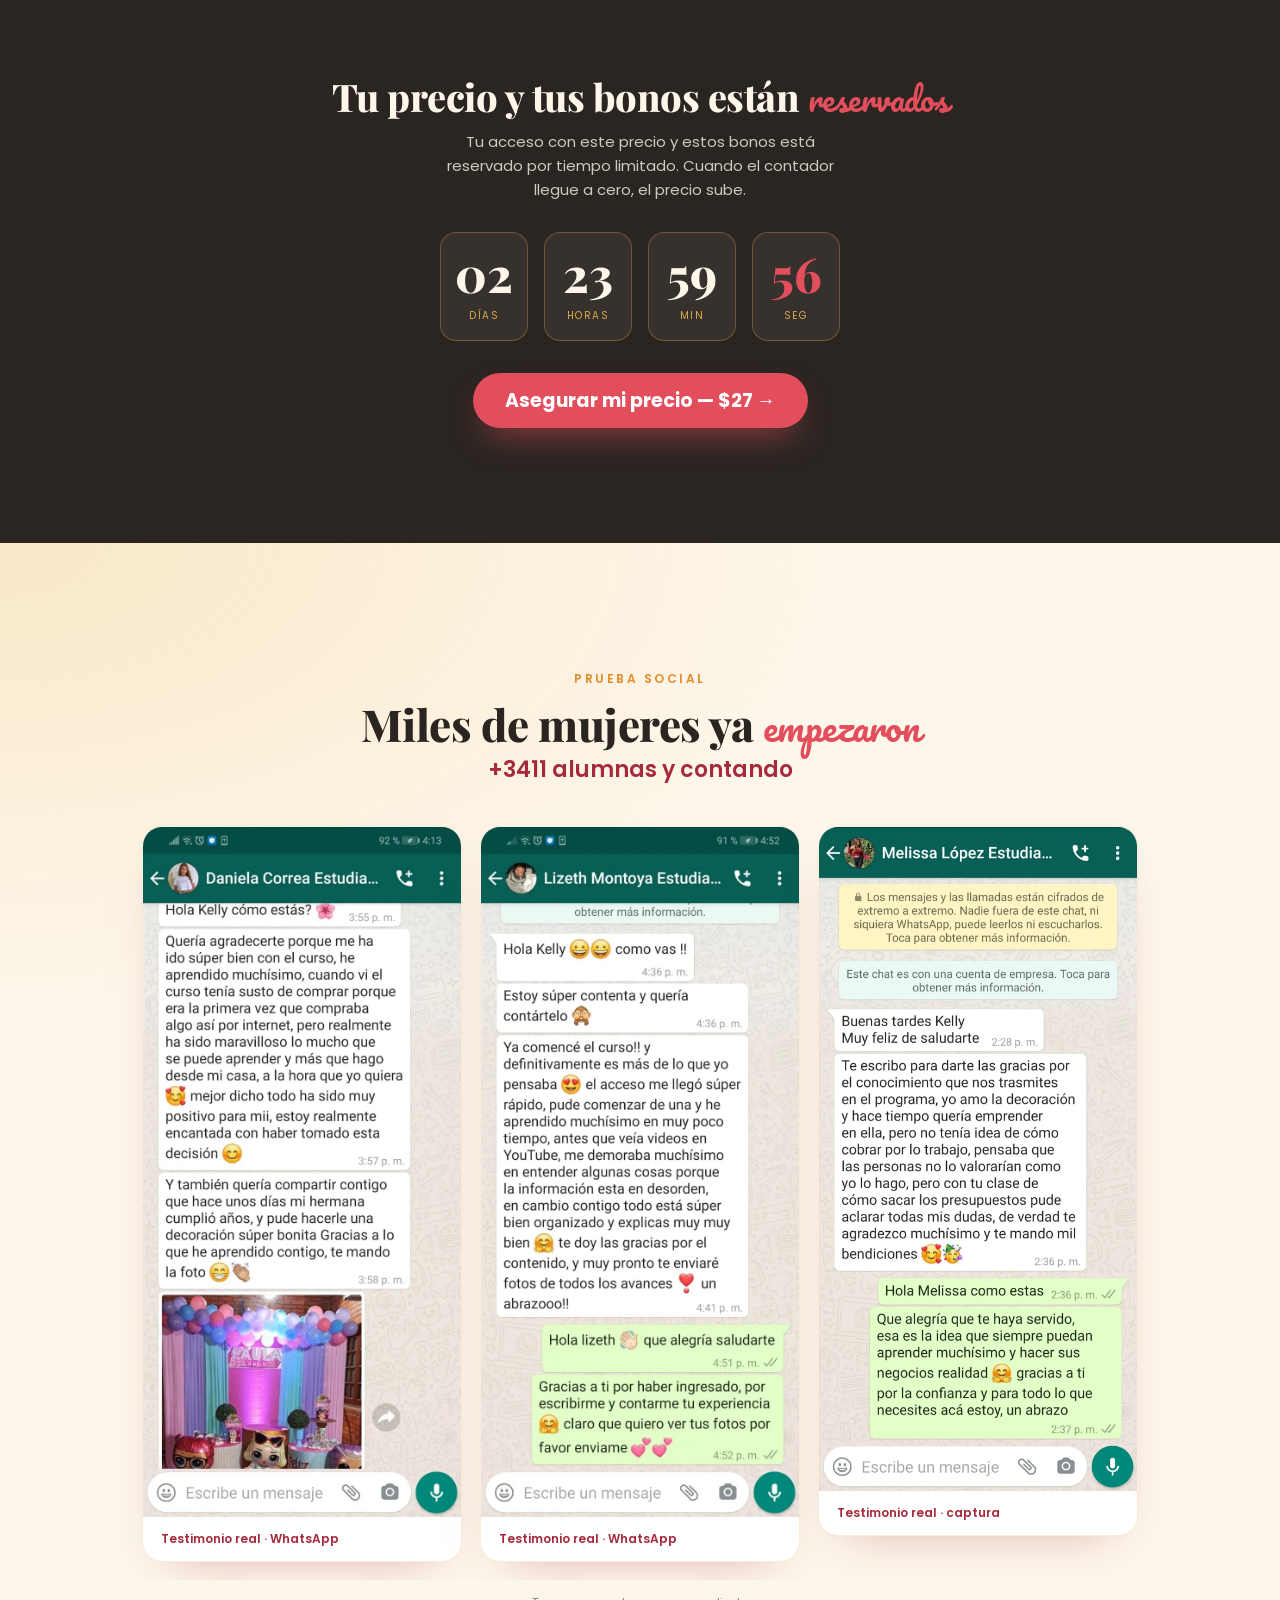
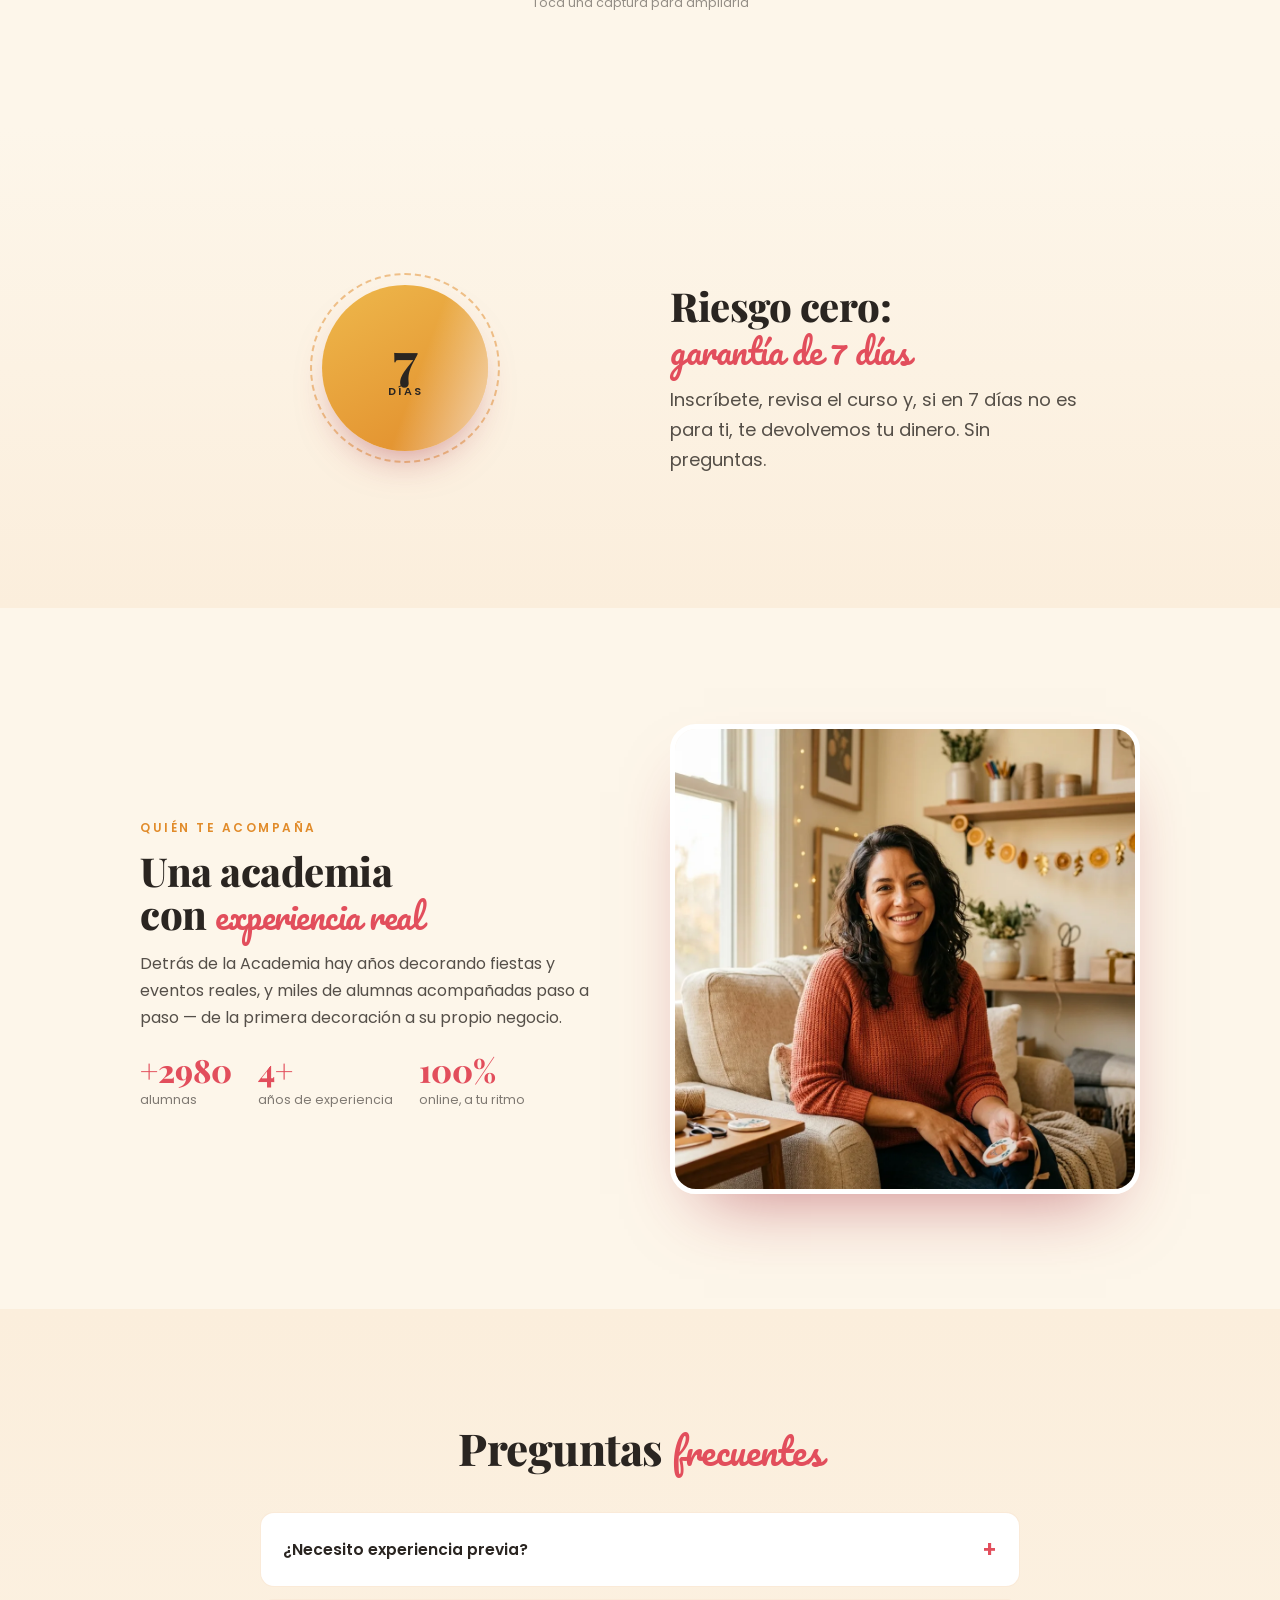
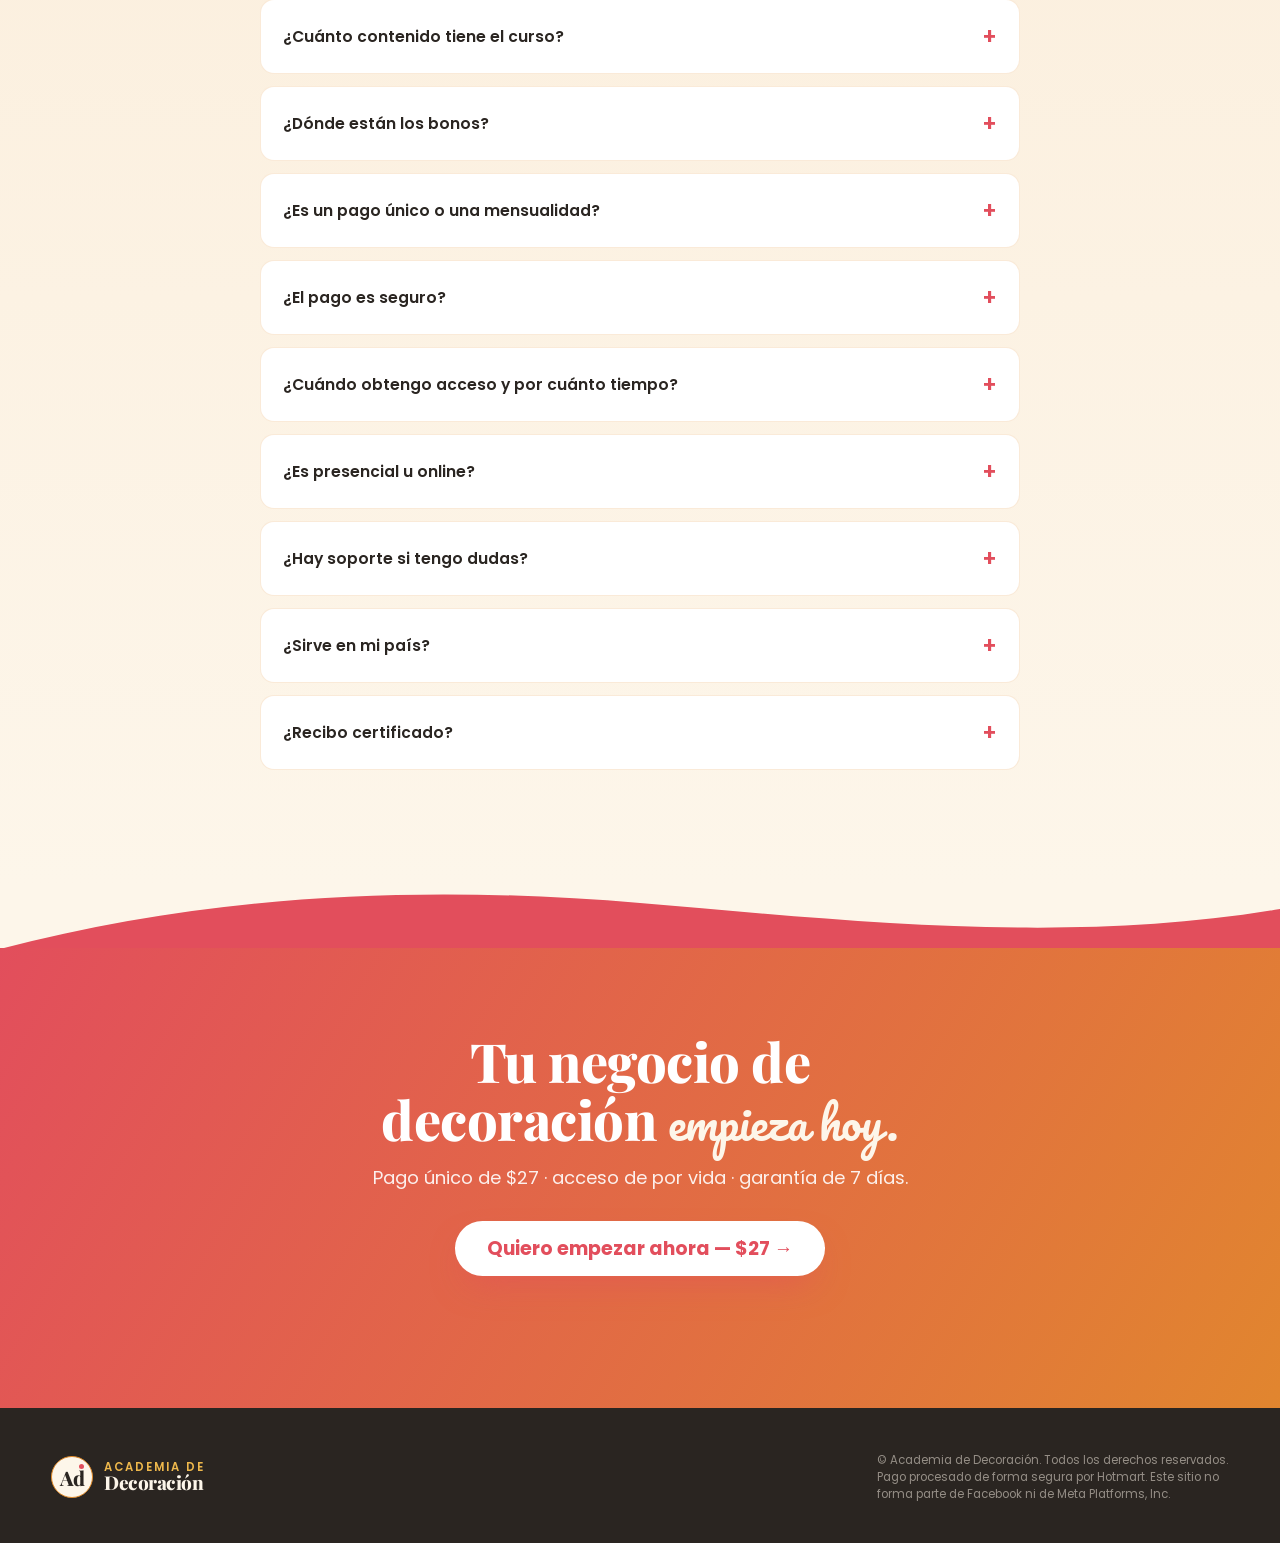
==== commit 49478f6f: "Bonos: 11 sin el grupo (valor $238) y sin «10 módulos» Pedido de Jonattan el 6-oct: el grupo (WhatsA" ====
--- a/index.html
+++ b/index.html
@@ -5,7 +5,7 @@
 <meta charset="utf-8">
 <meta name="viewport" content="width=device-width, initial-scale=1">
 <title>Curso Decoración de Fiestas y Eventos — Academia de Decoración</title>
-<meta name="description" content="Curso online de decoración de fiestas y eventos: 10 módulos, +70 clases y +6 horas de video. Aprende desde cero y cobra tu trabajo como profesional. Pago único de $27, garantía de 7 días.">
+<meta name="description" content="Curso online de decoración de fiestas y eventos: +70 clases y +6 horas de video. Aprende desde cero y cobra tu trabajo como profesional. Pago único de $27, garantía de 7 días.">
 <link rel="canonical" href="https://www.academiadedecoracion.online/">
 <!-- ===== Open Graph / Twitter (previsualización en anuncios, WhatsApp y redes) ===== -->
 <meta property="og:type" content="website">
@@ -13,14 +13,14 @@
 <meta property="og:site_name" content="Academia de Decoración">
 <meta property="og:url" content="https://www.academiadedecoracion.online/">
 <meta property="og:title" content="Curso de Decoración de Fiestas y Eventos — desde cero y con tu propio negocio">
-<meta property="og:description" content="10 módulos, +70 clases y +6 horas de video. Aprende la técnica y aprende a presupuestar y cobrar como profesional. Pago único de $27 · garantía de 7 días.">
+<meta property="og:description" content="+70 clases y +6 horas de video. Aprende la técnica y aprende a presupuestar y cobrar como profesional. Pago único de $27 · garantía de 7 días.">
 <meta property="og:image" content="https://www.academiadedecoracion.online/img/og-cover.jpg">
 <meta property="og:image:width" content="1200">
 <meta property="og:image:height" content="630">
 <meta property="og:image:alt" content="Mesa de fiesta montada con arco de globos y torta">
 <meta name="twitter:card" content="summary_large_image">
 <meta name="twitter:title" content="Curso de Decoración de Fiestas y Eventos">
-<meta name="twitter:description" content="10 módulos, +70 clases y +6 horas de video. Pago único de $27 · garantía de 7 días.">
+<meta name="twitter:description" content="+70 clases y +6 horas de video. Pago único de $27 · garantía de 7 días.">
 <meta name="twitter:image" content="https://www.academiadedecoracion.online/img/og-cover.jpg">
 <!-- TODO Meta BM nuevo: pegar aquí <meta name="facebook-domain-verification" content="..."> -->
 <link rel="preconnect" href="https://fonts.googleapis.com">
@@ -81,7 +81,7 @@
       </h1>
       <p class="lead reveal" data-delay="120" style="margin-top:22px;max-width:52ch">Domina la técnica <strong>y aprende a presupuestar y cobrar tu trabajo como profesional</strong> — el paso a paso completo para empezar tu propio negocio de decoración, aunque partas de cero.</p>
       <p class="reveal" data-delay="240" style="margin:30px 0 0"><a class="btn btn--glow" data-checkout data-boton="hero" href="https://pay.hotmart.com/V106592052Q">Quiero empezar hoy — $27 →</a></p>
-      <p class="cifras reveal" data-delay="300"><span>📚 10 módulos</span><span>🎬 +70 clases</span><span>⏱️ +6 horas en video</span><span>🎓 Certificado</span></p>
+      <p class="cifras reveal" data-delay="300"><span>📚 Básico e intermedio</span><span>🎬 +70 clases</span><span>⏱️ +6 horas en video</span><span>🎓 Certificado</span></p>
       <p class="trust reveal" data-delay="360"><span>✓ Pago 100% seguro</span><span>✓ Acceso de por vida</span><span>✓ Garantía 7 días</span></p>
     </div>
     <div class="reveal" data-delay="180" style="position:relative">
@@ -168,7 +168,7 @@
   <div class="container">
     <p class="kicker reveal" style="text-align:center">El temario</p>
     <h2 class="reveal" style="text-align:center;margin-bottom:10px">Lo que vas a dominar, <span class="h-script">paso a paso</span></h2>
-    <p class="reveal" style="text-align:center;font-size:15px;font-weight:600;color:var(--c-vino);margin:0 0 46px">10 módulos · más de 70 clases · más de 6 horas de formación en video</p>
+    <p class="reveal" style="text-align:center;font-size:15px;font-weight:600;color:var(--c-vino);margin:0 0 46px">Más de 70 clases · más de 6 horas de formación en video</p>
     <div class="steps">
       <div class="steps-line" aria-hidden="true"><i></i></div>
       <div class="step reveal"><span class="step-num" aria-hidden="true">1</span><div><h3>Fundamentos y materiales <span class="step-meta">20 clases</span></h3><p>Mobiliario y tendencias, la maleta del decorador, cilindros y cómo vestirlos, backing redondo, aros metálicos, paredes de estibas, mesas, accesorios, paleta de colores, papelería creativa, bosquejos, fondos, pisos de fiesta, maquetas y consejos de fotografía.</p></div></div>
@@ -214,7 +214,7 @@
     <div class="offer-card reveal" data-delay="100">
       <p class="offer-ribbon">Pago único · Acceso de por vida</p>
       <ul>
-        <li>Curso completo: <strong>10 módulos, +70 clases y +6 horas de video</strong> — acceso de por vida.</li>
+        <li>Curso completo: <strong>+70 clases y +6 horas de video</strong> — acceso de por vida.</li>
         <li>Módulo de <strong>negocio</strong>: cotizar, presupuestar y vender (con WhatsApp Business).</li>
         <li>Plantillas de <strong>cotización y presupuesto</strong>.</li>
         <li><strong>Certificado personalizado</strong> con tu nombre.</li>
@@ -240,7 +240,7 @@
   <div class="container">
     <p class="kicker reveal" style="color:rgba(255,255,255,.85);text-align:center">Bonos de regalo</p>
     <h2 class="reveal" style="text-align:center">Si te inscribes hoy, te llevas <span class="h-script" style="color:var(--c-dorado)">GRATIS</span>:</h2>
-    <p class="reveal" style="text-align:center;font-size:14.5px;color:rgba(255,255,255,.85);margin:8px auto 28px;max-width:52ch">12 recursos que aceleran tus primeras ventas. Los encuentras dentro de la plataforma, marcados como <strong>BONO</strong>.</p>
+    <p class="reveal" style="text-align:center;font-size:14.5px;color:rgba(255,255,255,.85);margin:8px auto 28px;max-width:52ch">11 recursos que aceleran tus primeras ventas. Los encuentras dentro de la plataforma, marcados como <strong>BONO</strong>.</p>
     <div class="bonos-grid">
       <div class="bono reveal"><span class="bono-ico" aria-hidden="true">📄</span><div><strong>Guía de Cotizaciones</strong><span class="val"><s>$19</s><b>GRATIS</b></span></div></div>
       <div class="bono reveal" data-delay="60"><span class="bono-ico" aria-hidden="true">💰</span><div><strong>Guía de Presupuesto</strong><span class="val"><s>$19</s><b>GRATIS</b></span></div></div>
@@ -250,17 +250,16 @@
       <div class="bono reveal" data-delay="60"><span class="bono-ico" aria-hidden="true">🎁</span><div><strong>Regalos Sorpresa</strong><span class="val"><s>$12</s><b>GRATIS</b></span></div></div>
       <div class="bono reveal" data-delay="120"><span class="bono-ico" aria-hidden="true">💐</span><div><strong>Bouquets con Globos</strong><span class="val"><s>$17</s><b>GRATIS</b></span></div></div>
       <div class="bono reveal" data-delay="180"><span class="bono-ico" aria-hidden="true">🎀</span><div><strong>Cómo vestir cilindros</strong><span class="val"><s>$15</s><b>GRATIS</b></span></div></div>
-      <div class="bono reveal"><span class="bono-ico" aria-hidden="true">👥</span><div><strong>Grupo Privado de Facebook</strong><span class="val"><s>$30</s><b>GRATIS</b></span></div></div>
       <div class="bono reveal" data-delay="60"><span class="bono-ico" aria-hidden="true">🎨</span><div><strong>Círculo Cromático</strong><span class="val"><s>$12</s><b>GRATIS</b></span></div></div>
       <div class="bono reveal" data-delay="120"><span class="bono-ico" aria-hidden="true">🛠️</span><div><strong>Herramienta Digital para Decoradoras</strong><span class="val"><s>$27</s><b>GRATIS</b></span></div></div>
       <div class="bono reveal" data-delay="180"><span class="bono-ico" aria-hidden="true">🔄</span><div><strong>Membresía de Actualizaciones</strong><span class="val"><s>$40</s><b>GRATIS</b></span></div></div>
     </div>
     <div class="bonos-total reveal">
       <span style="font-family:var(--font-display);font-weight:700;font-size:clamp(17px,2.2vw,22px)">Valor real de los bonos:</span>
-      <span class="strike">$268</span>
+      <span class="strike">$238</span>
       <span class="pill">Hoy: GRATIS con tu inscripción</span>
     </div>
-    <p class="reveal" style="text-align:center;margin:30px 0 0"><a class="btn btn--inverse" data-checkout data-boton="bonos" href="https://pay.hotmart.com/V106592052Q">Quiero el curso + los 12 bonos — $27 →</a></p>
+    <p class="reveal" style="text-align:center;margin:30px 0 0"><a class="btn btn--inverse" data-checkout data-boton="bonos" href="https://pay.hotmart.com/V106592052Q">Quiero el curso + los 11 bonos — $27 →</a></p>
   </div>
 </section>
 
@@ -332,13 +331,13 @@
     <h2 class="reveal" style="text-align:center;margin-bottom:40px">Preguntas <span class="h-script">frecuentes</span></h2>
     <div class="faq-list">
       <div class="faq reveal"><button>¿Necesito experiencia previa?<span class="ico" aria-hidden="true">+</span></button><div class="ans"><p>No. Empiezas desde cero y avanzas paso a paso.</p></div></div>
-      <div class="faq reveal"><button>¿Cuánto contenido tiene el curso?<span class="ico" aria-hidden="true">+</span></button><div class="ans"><p>10 módulos con más de 70 clases y más de 6 horas de formación en video, además del certificado personalizado. El acceso es de por vida e incluye actualizaciones.</p></div></div>
+      <div class="faq reveal"><button>¿Cuánto contenido tiene el curso?<span class="ico" aria-hidden="true">+</span></button><div class="ans"><p>Más de 70 clases y más de 6 horas de formación en video, organizadas por temas, además del certificado personalizado. El acceso es de por vida e incluye actualizaciones.</p></div></div>
       <div class="faq reveal"><button>¿Dónde están los bonos?<span class="ico" aria-hidden="true">+</span></button><div class="ans"><p>Dentro del curso, en la plataforma de Hotmart: están identificados con el título <strong>BONO</strong>. No son archivos aparte.</p></div></div>
       <div class="faq reveal"><button>¿Es un pago único o una mensualidad?<span class="ico" aria-hidden="true">+</span></button><div class="ans"><p>Un pago único de $27, sin recurrencia ni cobros ocultos.</p></div></div>
       <div class="faq reveal"><button>¿El pago es seguro?<span class="ico" aria-hidden="true">+</span></button><div class="ans"><p>Sí, se procesa a través de Hotmart, plataforma segura y reconocida.</p></div></div>
       <div class="faq reveal"><button>¿Cuándo obtengo acceso y por cuánto tiempo?<span class="ico" aria-hidden="true">+</span></button><div class="ans"><p>Acceso inmediato tras la compra, de por vida y con actualizaciones.</p></div></div>
       <div class="faq reveal"><button>¿Es presencial u online?<span class="ico" aria-hidden="true">+</span></button><div class="ans"><p>100% online, en video HD y a tu propio ritmo.</p></div></div>
-      <div class="faq reveal"><button>¿Hay soporte si tengo dudas?<span class="ico" aria-hidden="true">+</span></button><div class="ans"><p>Sí: grupo privado y espacio para preguntas por clase.</p></div></div>
+      <div class="faq reveal"><button>¿Hay soporte si tengo dudas?<span class="ico" aria-hidden="true">+</span></button><div class="ans"><p>Sí: tienes un espacio para preguntas en cada clase.</p></div></div>
       <div class="faq reveal"><button>¿Sirve en mi país?<span class="ico" aria-hidden="true">+</span></button><div class="ans"><p>Sí. Es online y verás el precio en tu moneda local al pagar.</p></div></div>
       <div class="faq reveal"><button>¿Recibo certificado?<span class="ico" aria-hidden="true">+</span></button><div class="ans"><p>Sí, un certificado personalizado con tu nombre al completar el curso.</p></div></div>
     </div>
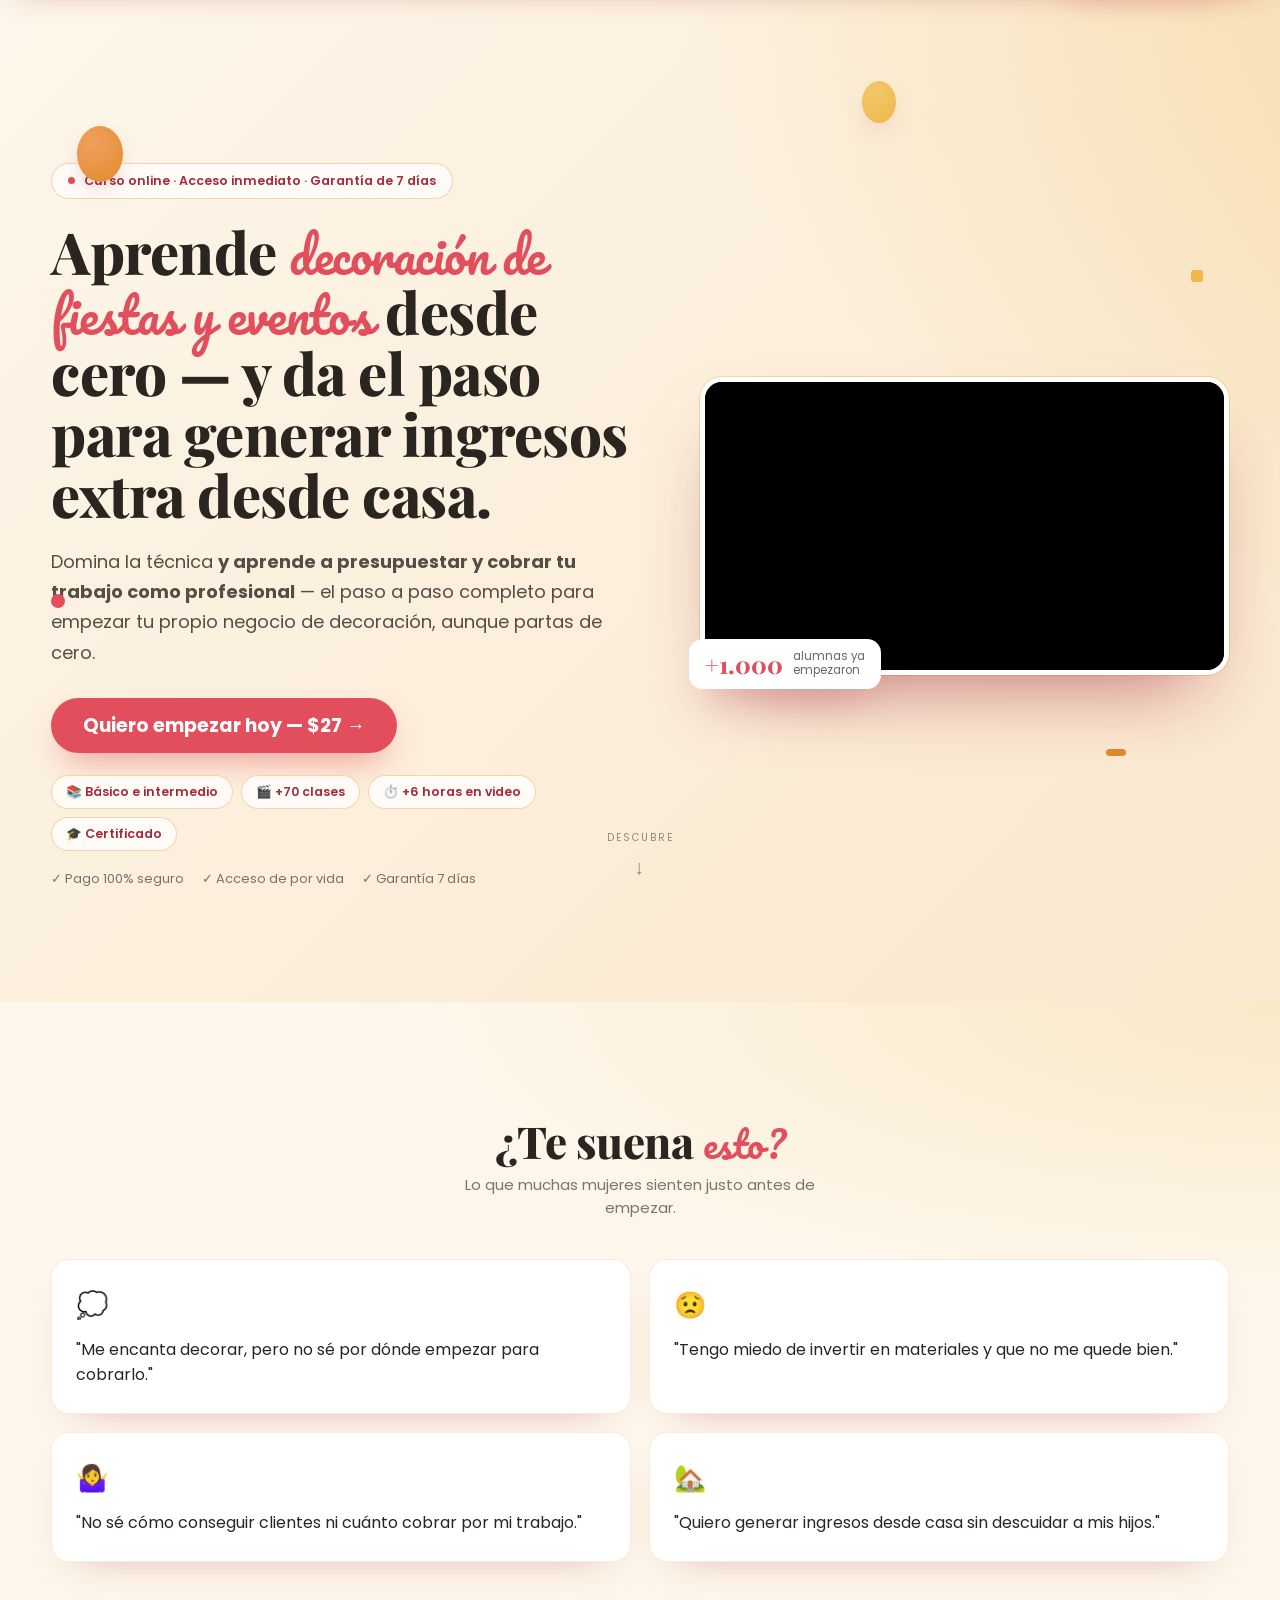
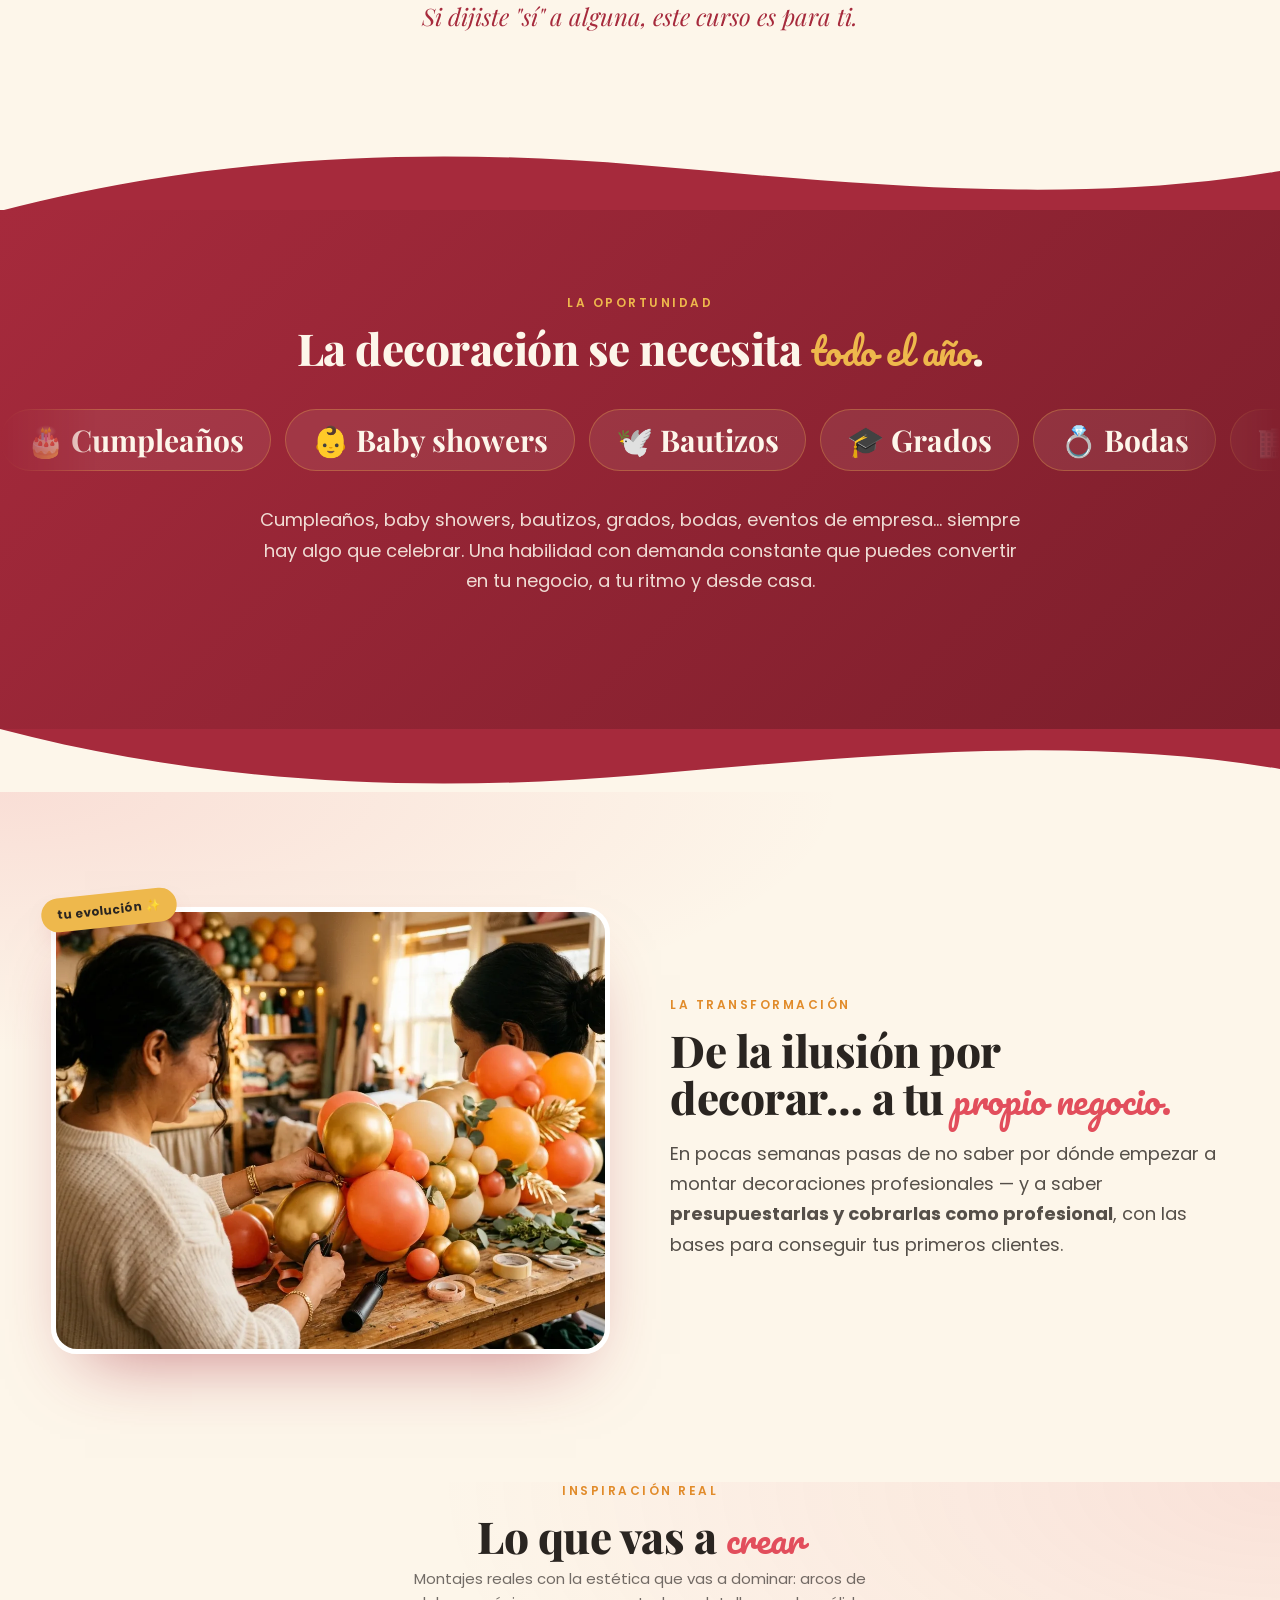
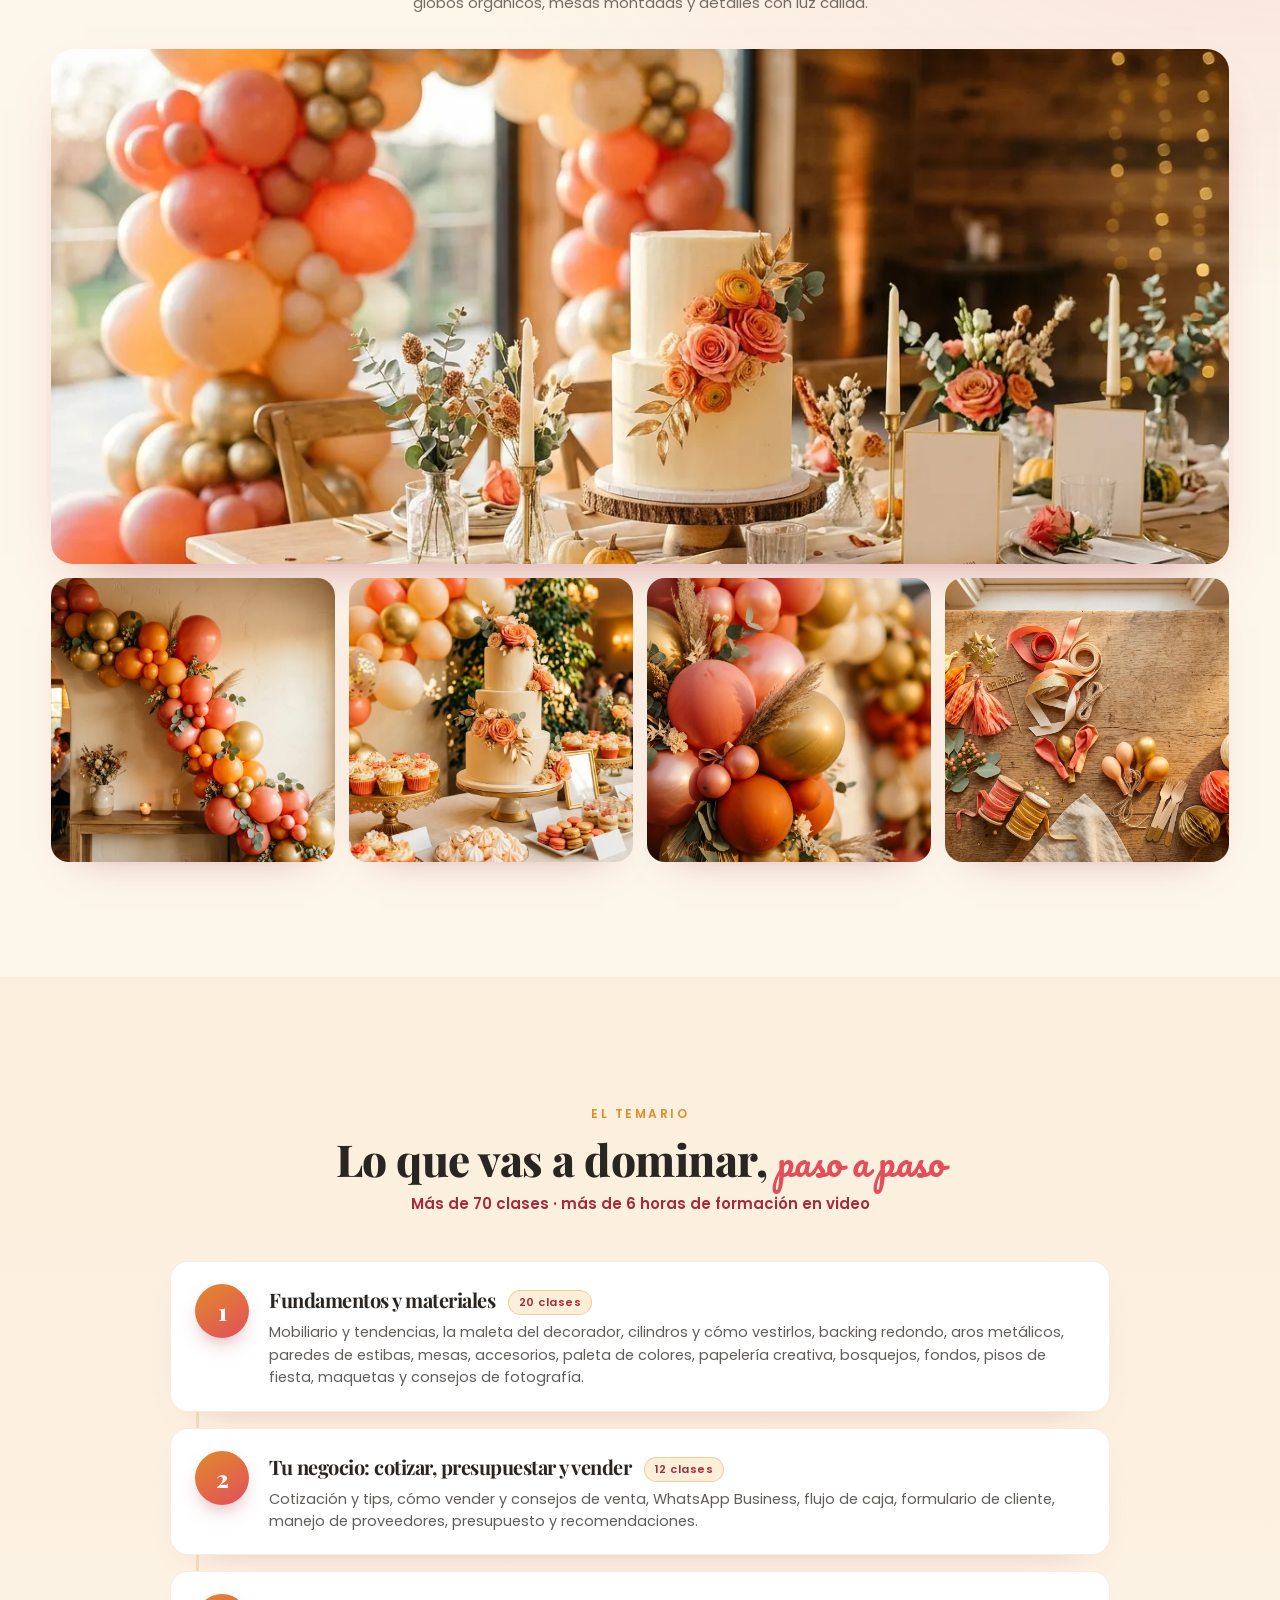
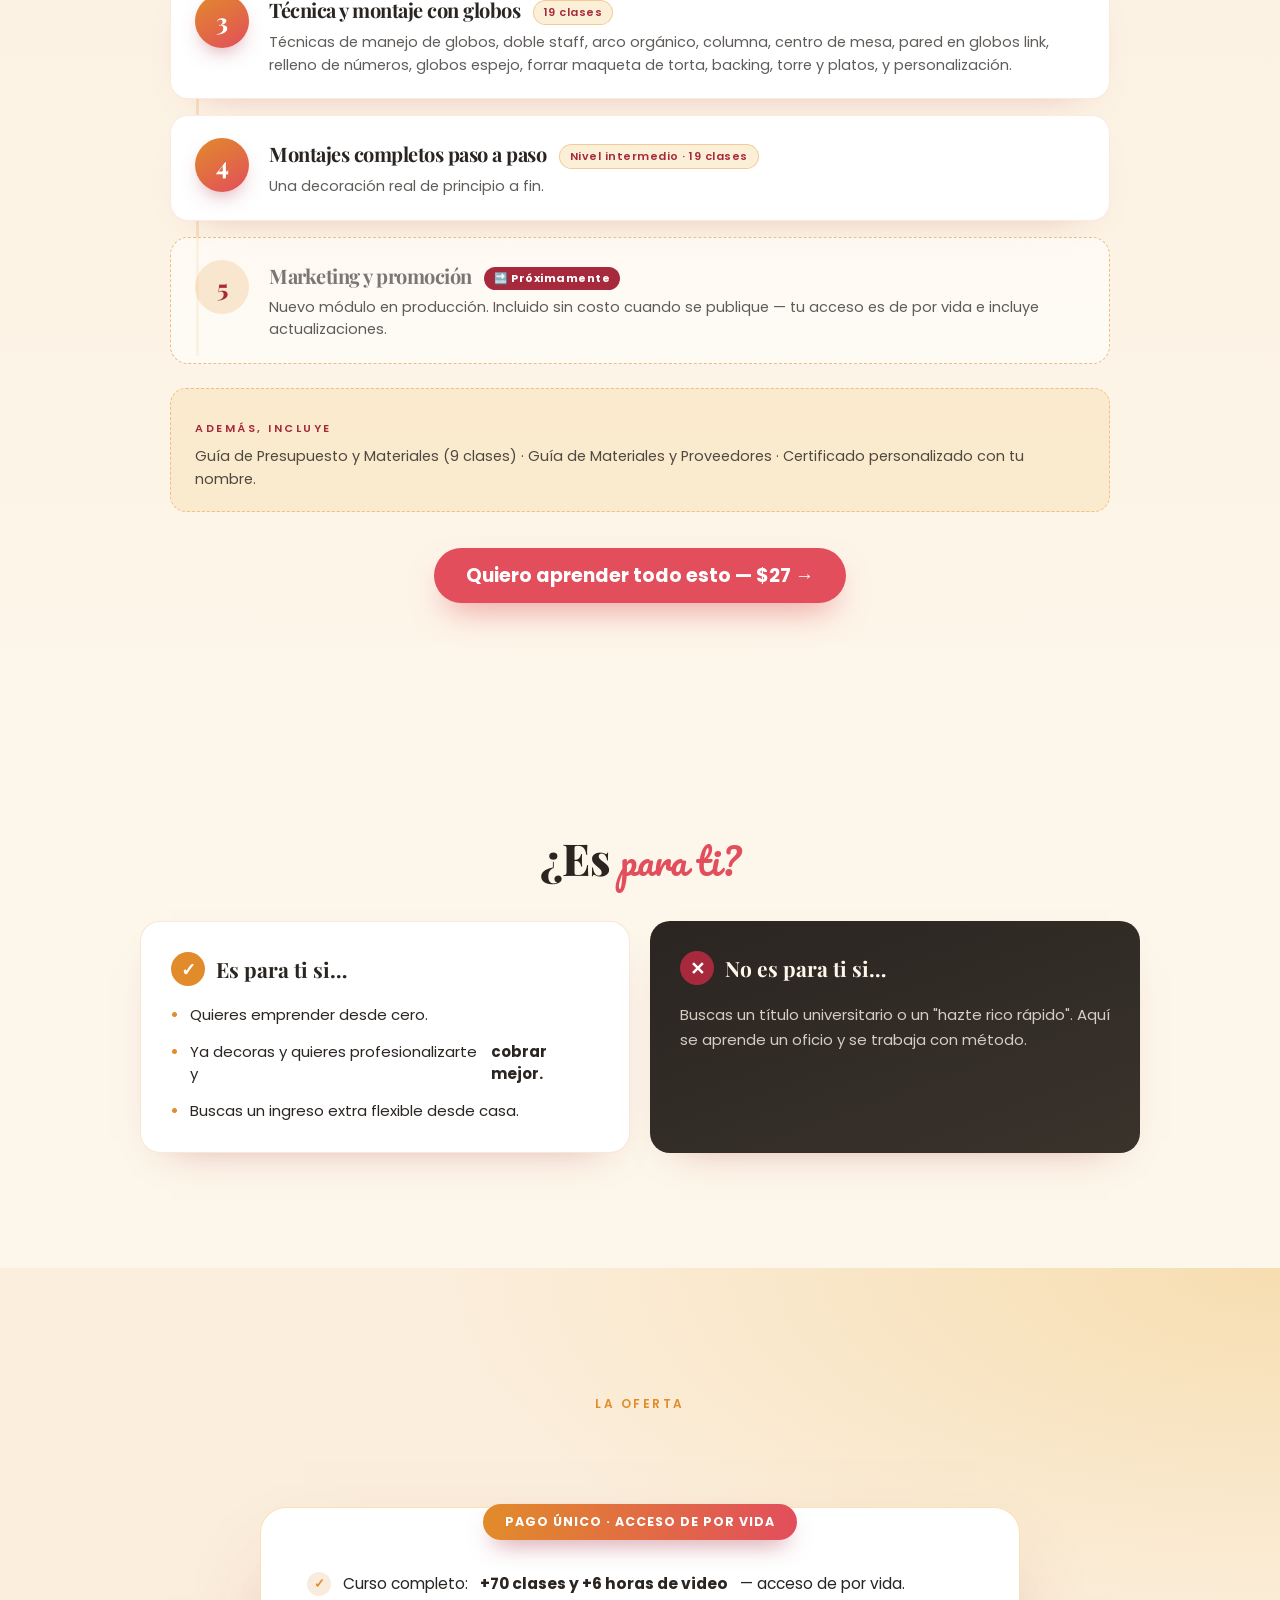
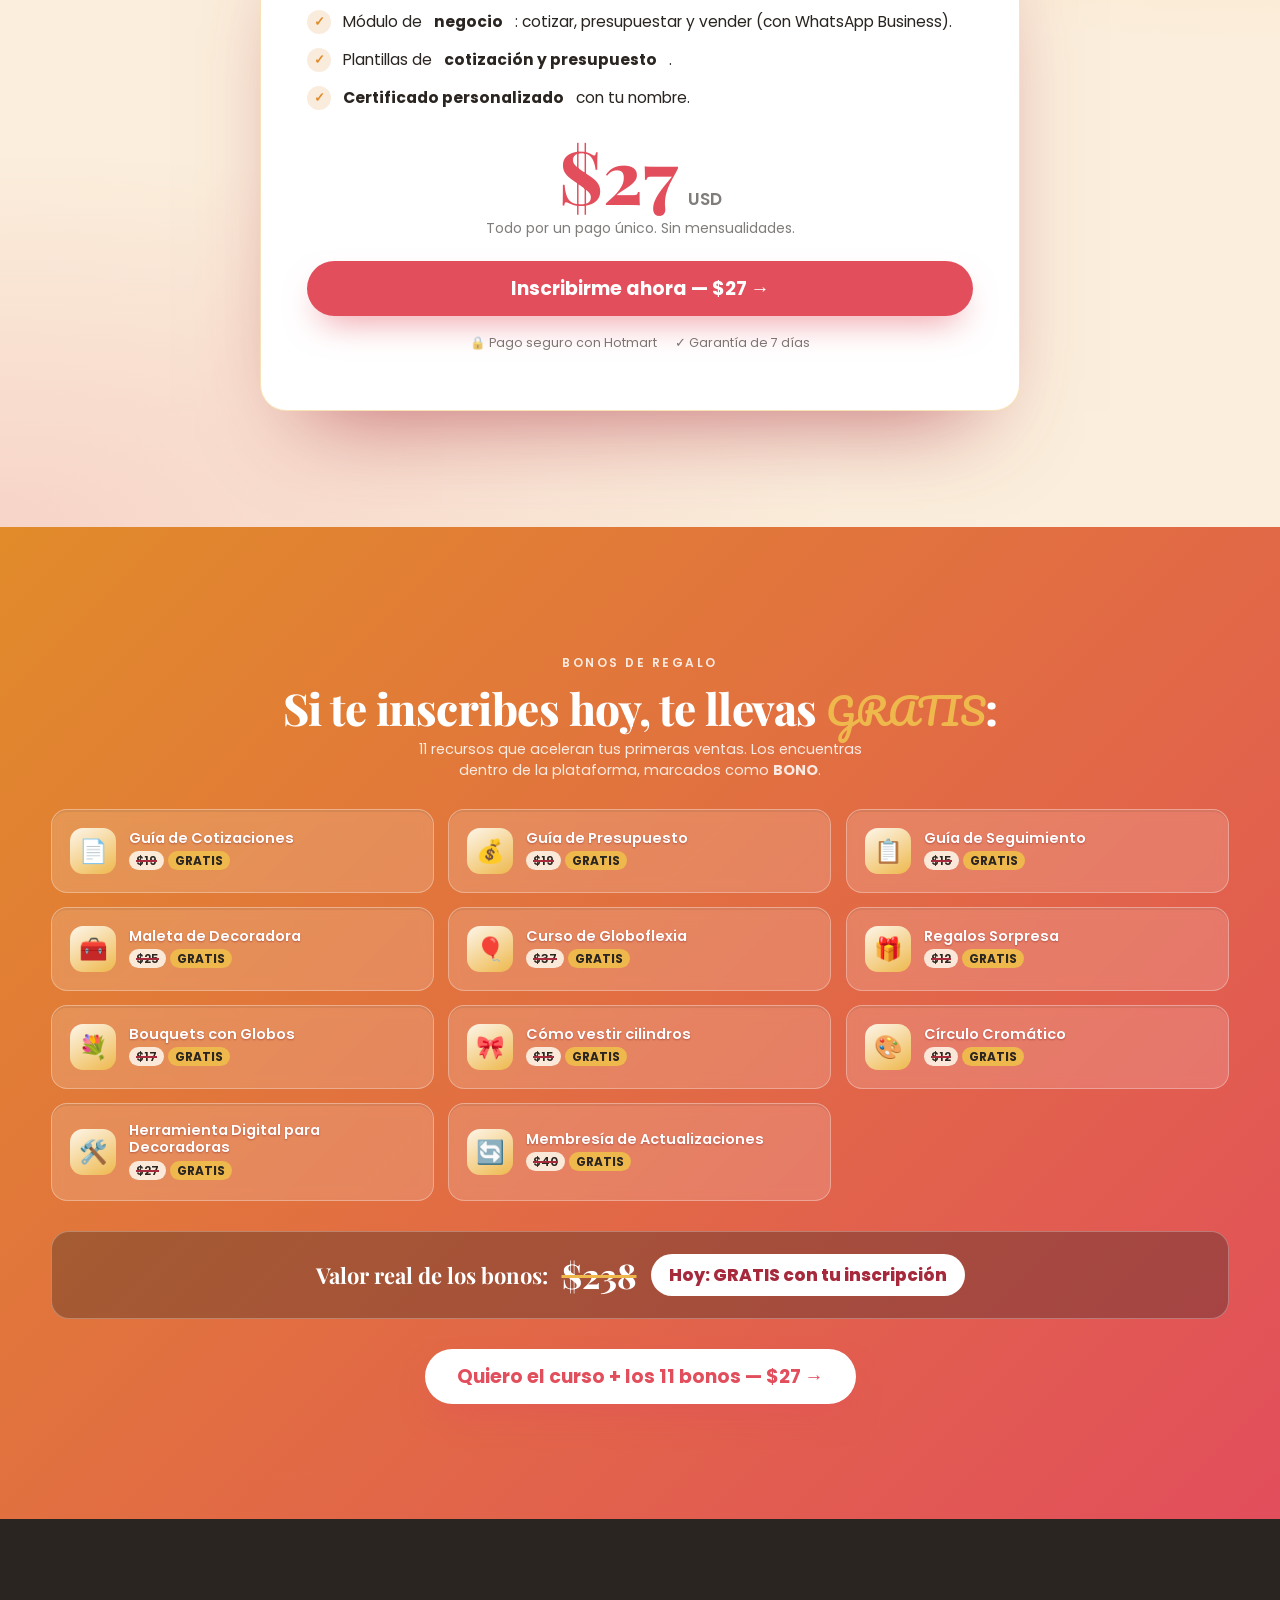
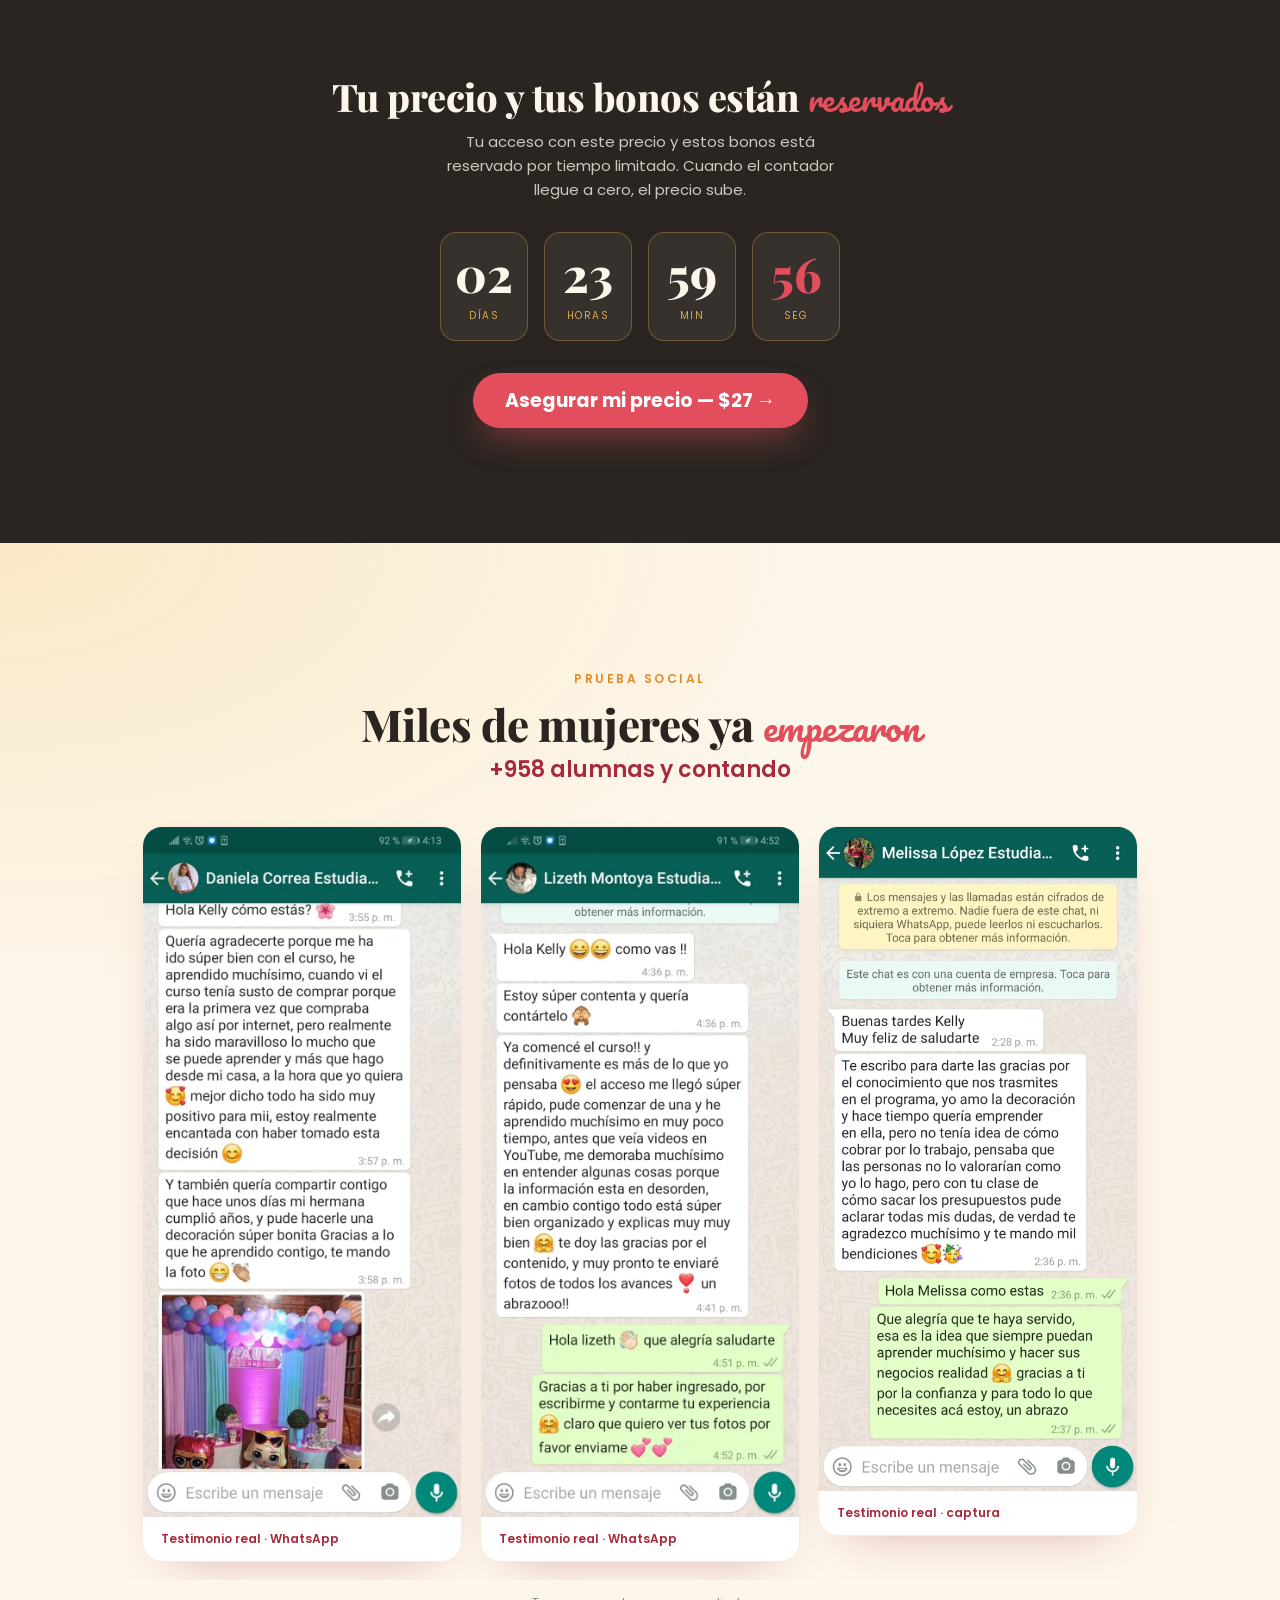
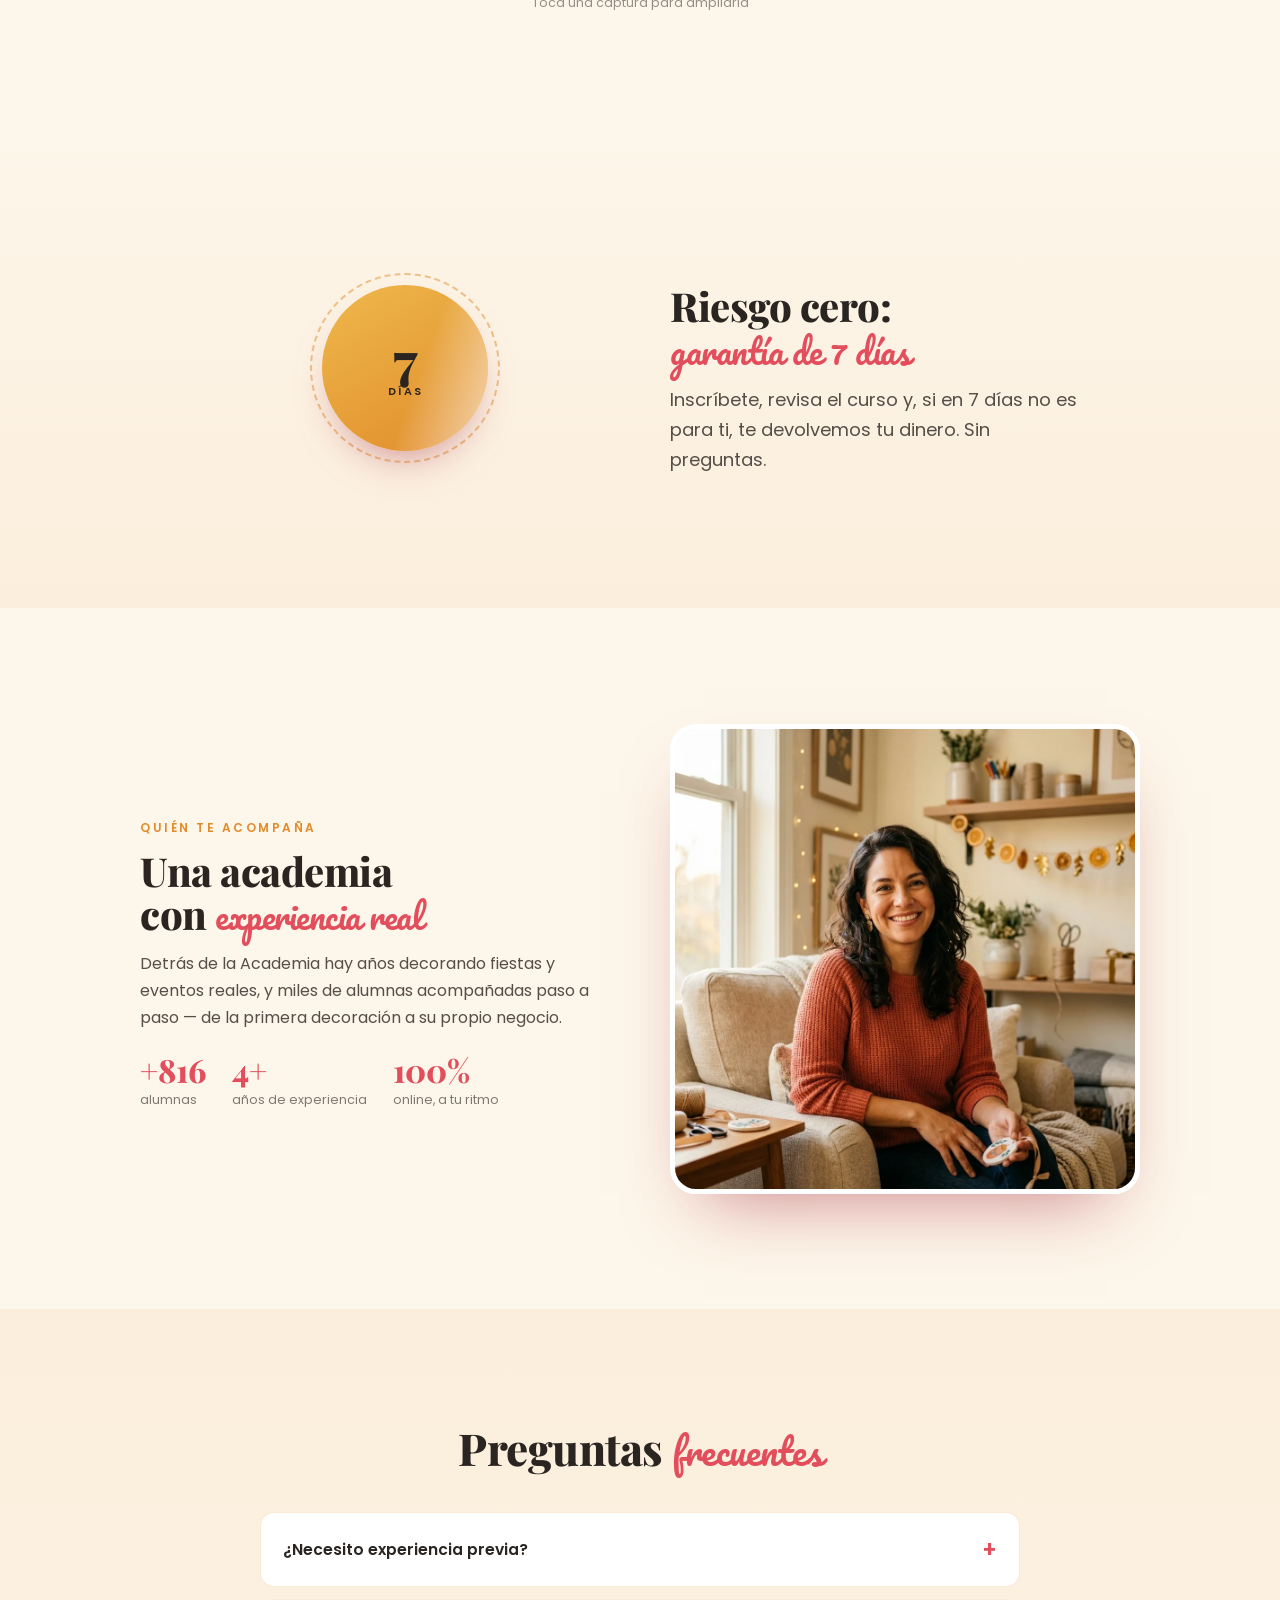
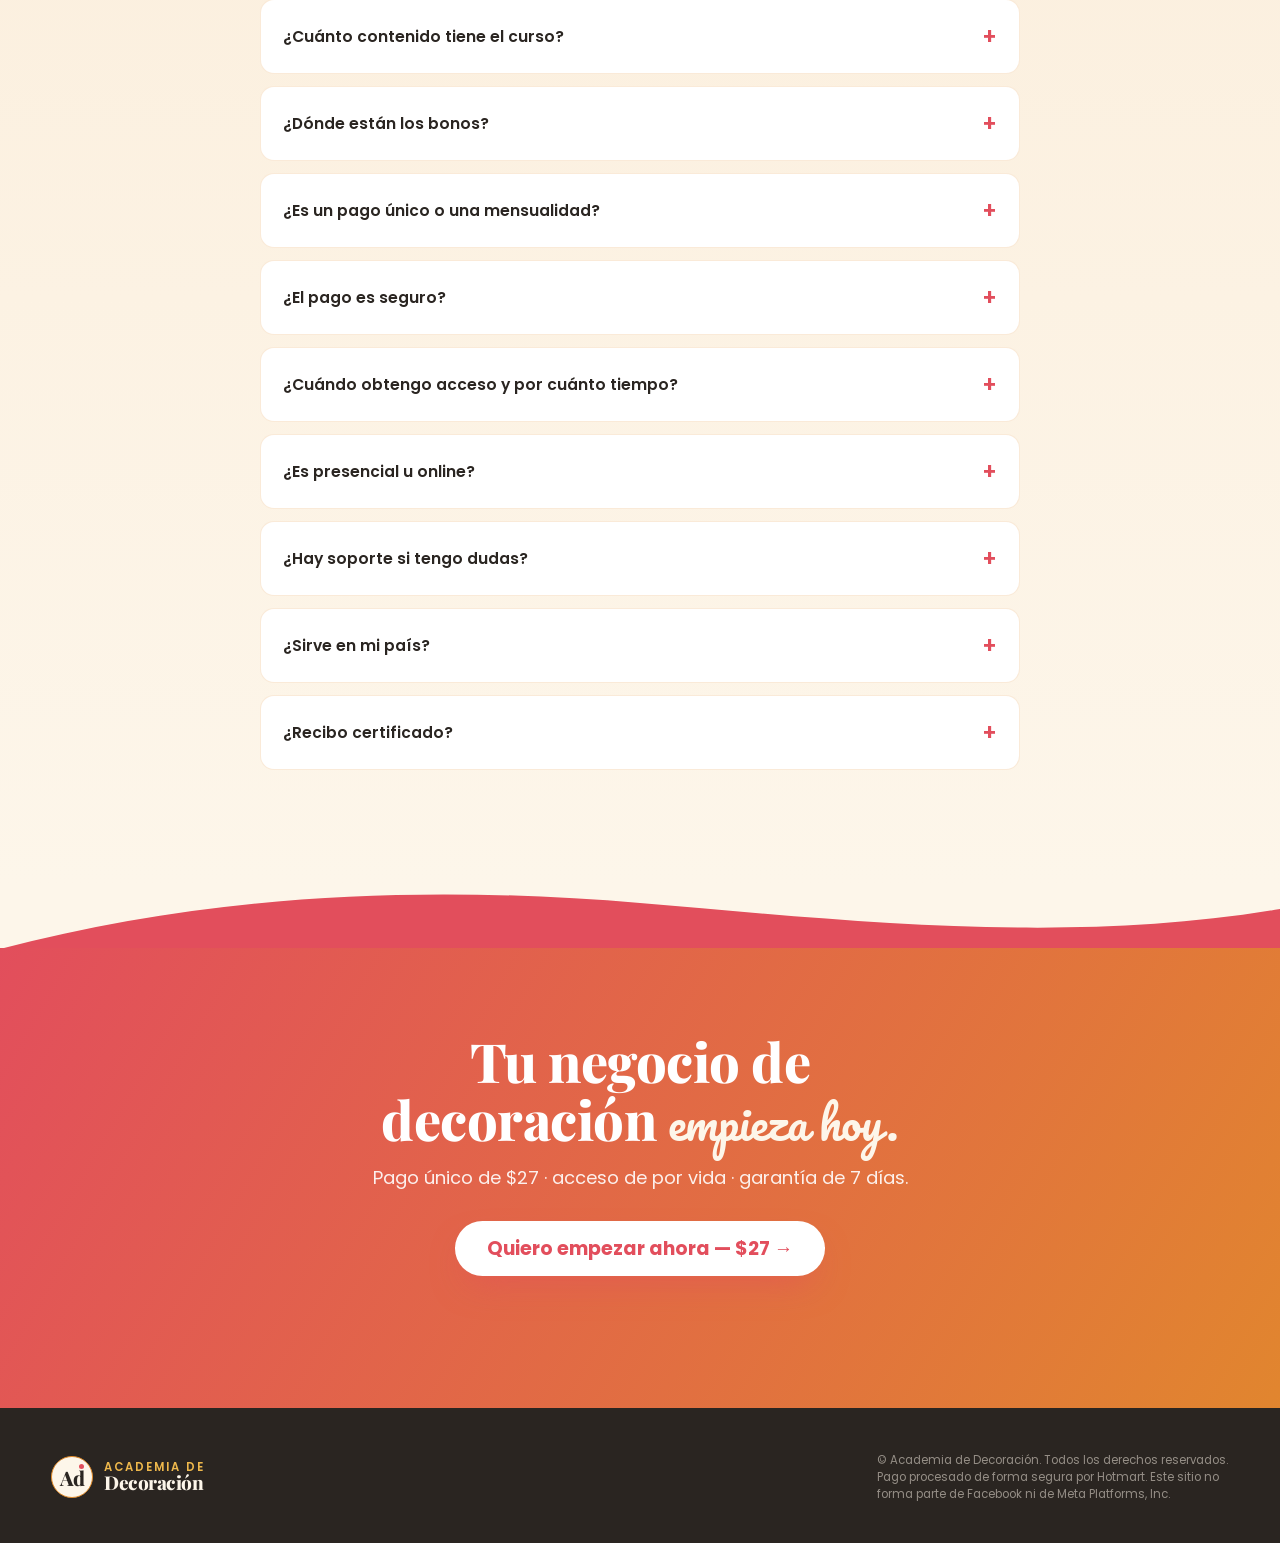
==== commit 0a883c5c: "Prueba social: +1.000 alumnas (antes +3.500) Pedido de Jonattan el 6-oct. El contador animado termin" ====
--- a/index.html
+++ b/index.html
@@ -92,7 +92,7 @@
         </vturb-smartplayer>
       </div>
       <script>(function(){var s=document.createElement('script');s.src='https://scripts.converteai.net/5e71b797-336c-494e-9ed7-b66e22438bfe/players/6a89ce88c6291b3400b8e7a7/v4/player.js';s.async=!0;document.head.appendChild(s);})();</script>
-      <div class="hero-stat"><strong data-countup="3500">+3.500</strong><span>alumnas ya<br>empezaron</span></div>
+      <div class="hero-stat"><strong data-countup="1000">+1.000</strong><span>alumnas ya<br>empezaron</span></div>
     </div>
   </div>
   <div class="scroll-hint" aria-hidden="true">Descubre<b>↓</b></div>
@@ -285,7 +285,7 @@
   <div class="container">
     <p class="kicker reveal" style="text-align:center">Prueba social</p>
     <h2 class="reveal" style="text-align:center">Miles de mujeres ya <span class="h-script">empezaron</span></h2>
-    <p class="reveal" style="text-align:center;font-size:clamp(16px,2.2vw,22px);font-weight:600;color:var(--c-vino);margin:6px 0 34px"><span data-countup="3500">+3.500</span> alumnas y contando</p>
+    <p class="reveal" style="text-align:center;font-size:clamp(16px,2.2vw,22px);font-weight:600;color:var(--c-vino);margin:6px 0 34px"><span data-countup="1000">+1.000</span> alumnas y contando</p>
     <div class="testi-track reveal" id="testi-track">
       <article class="testi"><img src="img/testimonios/testimonio-1.webp" alt="Testimonio real de una alumna por WhatsApp" loading="lazy" style="width:100%;height:auto;display:block;background:#fff"><div class="testi-cap">Testimonio real · WhatsApp</div></article>
       <article class="testi"><img src="img/testimonios/testimonio-2.webp" alt="Testimonio real de una alumna por WhatsApp" loading="lazy" style="width:100%;height:auto;display:block;background:#fff"><div class="testi-cap">Testimonio real · WhatsApp</div></article>
@@ -315,7 +315,7 @@
       <h2 class="reveal" data-delay="80" style="font-size:clamp(24px,3.6vw,40px)">Una academia con <span class="h-script">experiencia real</span></h2>
       <p class="lead reveal" data-delay="160" style="margin:16px 0 22px;font-size:16px">Detrás de la Academia hay años decorando fiestas y eventos reales, y miles de alumnas acompañadas paso a paso — de la primera decoración a su propio negocio.</p>
       <div class="stats reveal" data-delay="220">
-        <div><strong data-countup="3500">+3.500</strong><span>alumnas</span></div>
+        <div><strong data-countup="1000">+1.000</strong><span>alumnas</span></div>
         <div><strong>4+</strong><span>años de experiencia</span></div>
         <div><strong>100%</strong><span>online, a tu ritmo</span></div>
       </div>
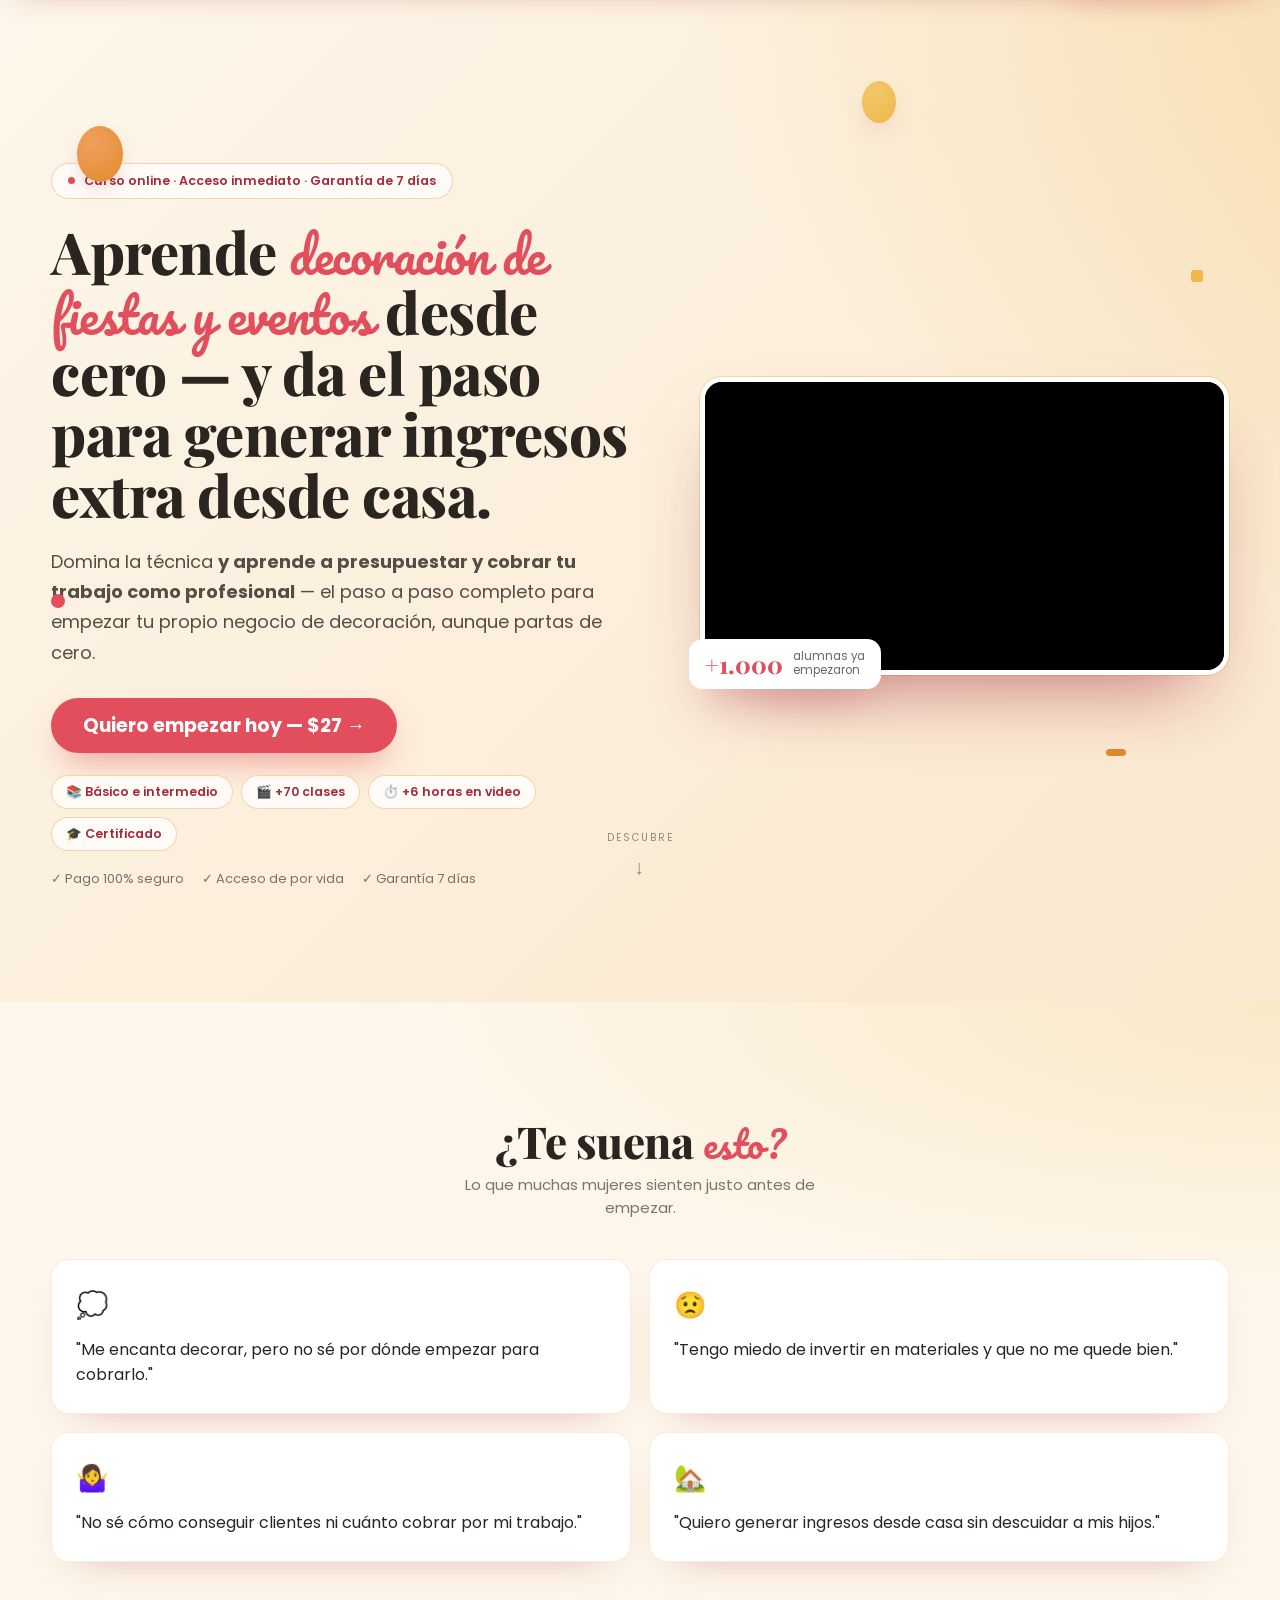
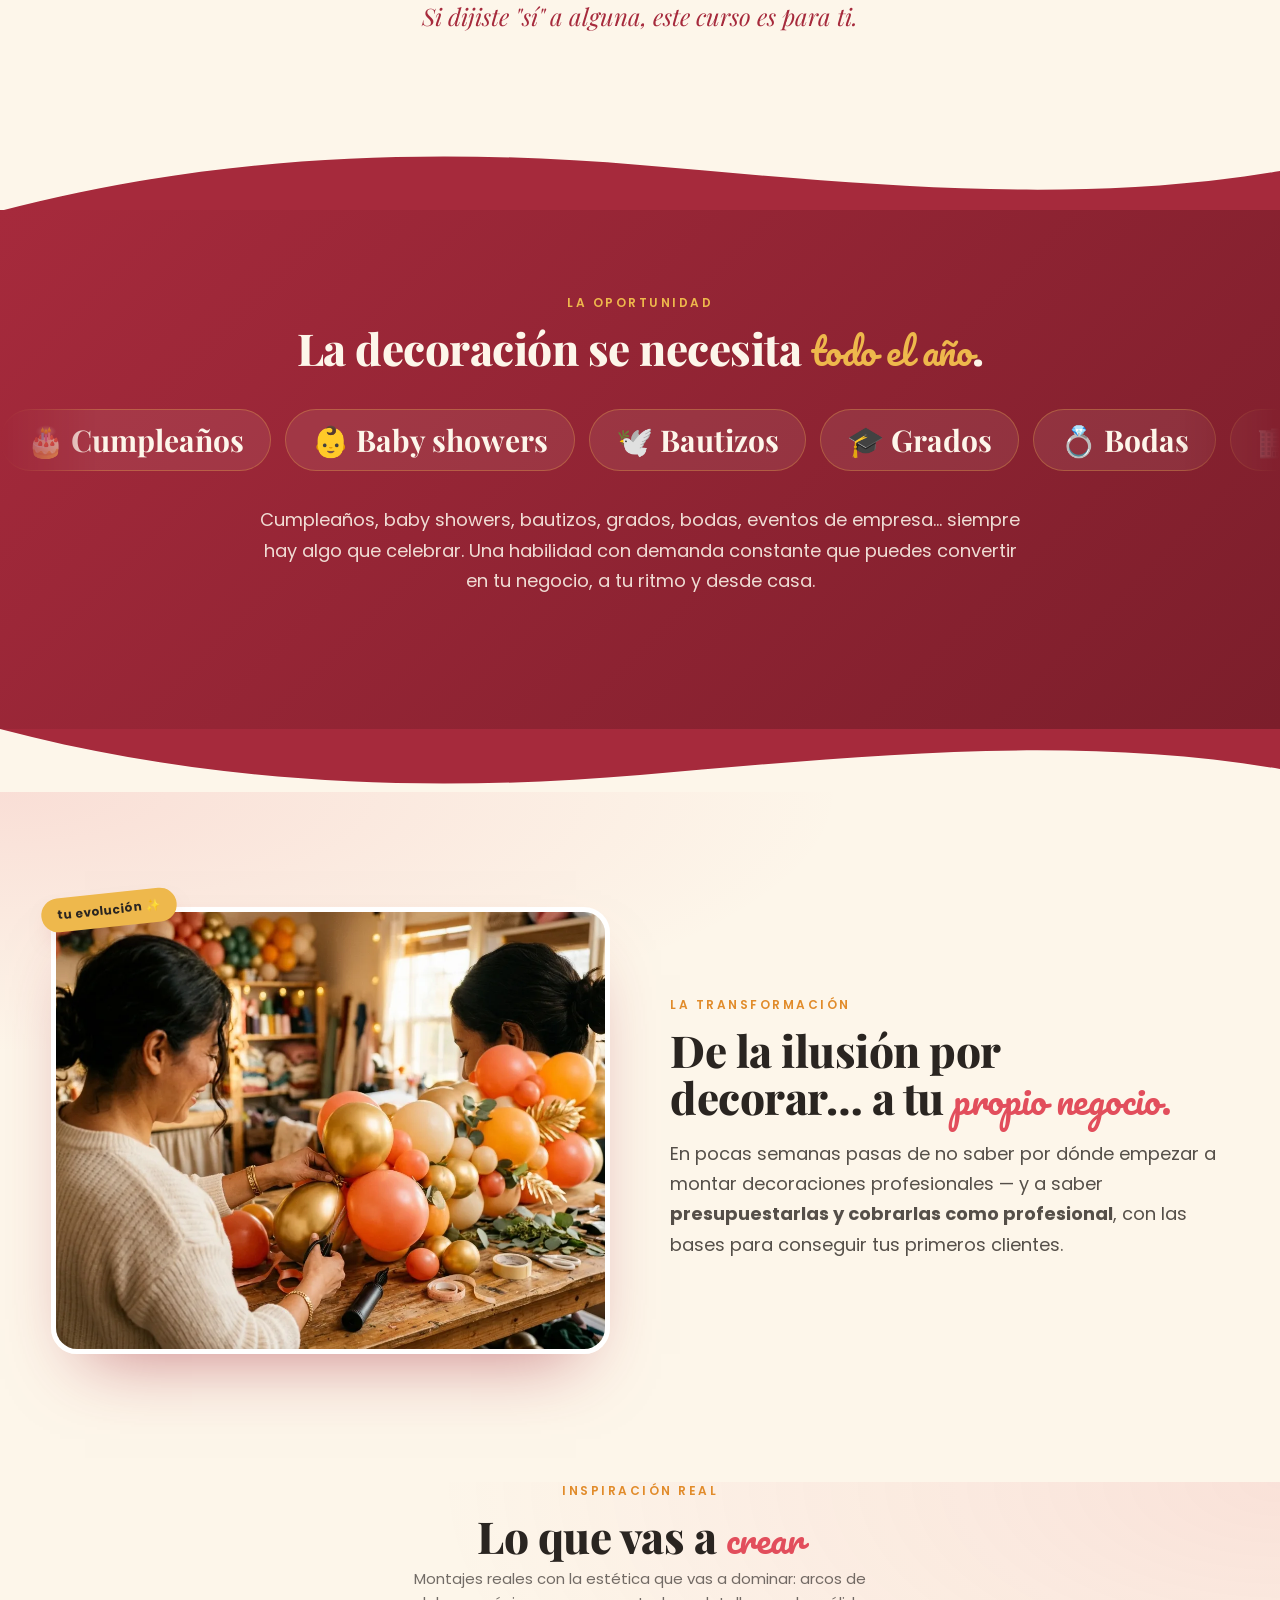
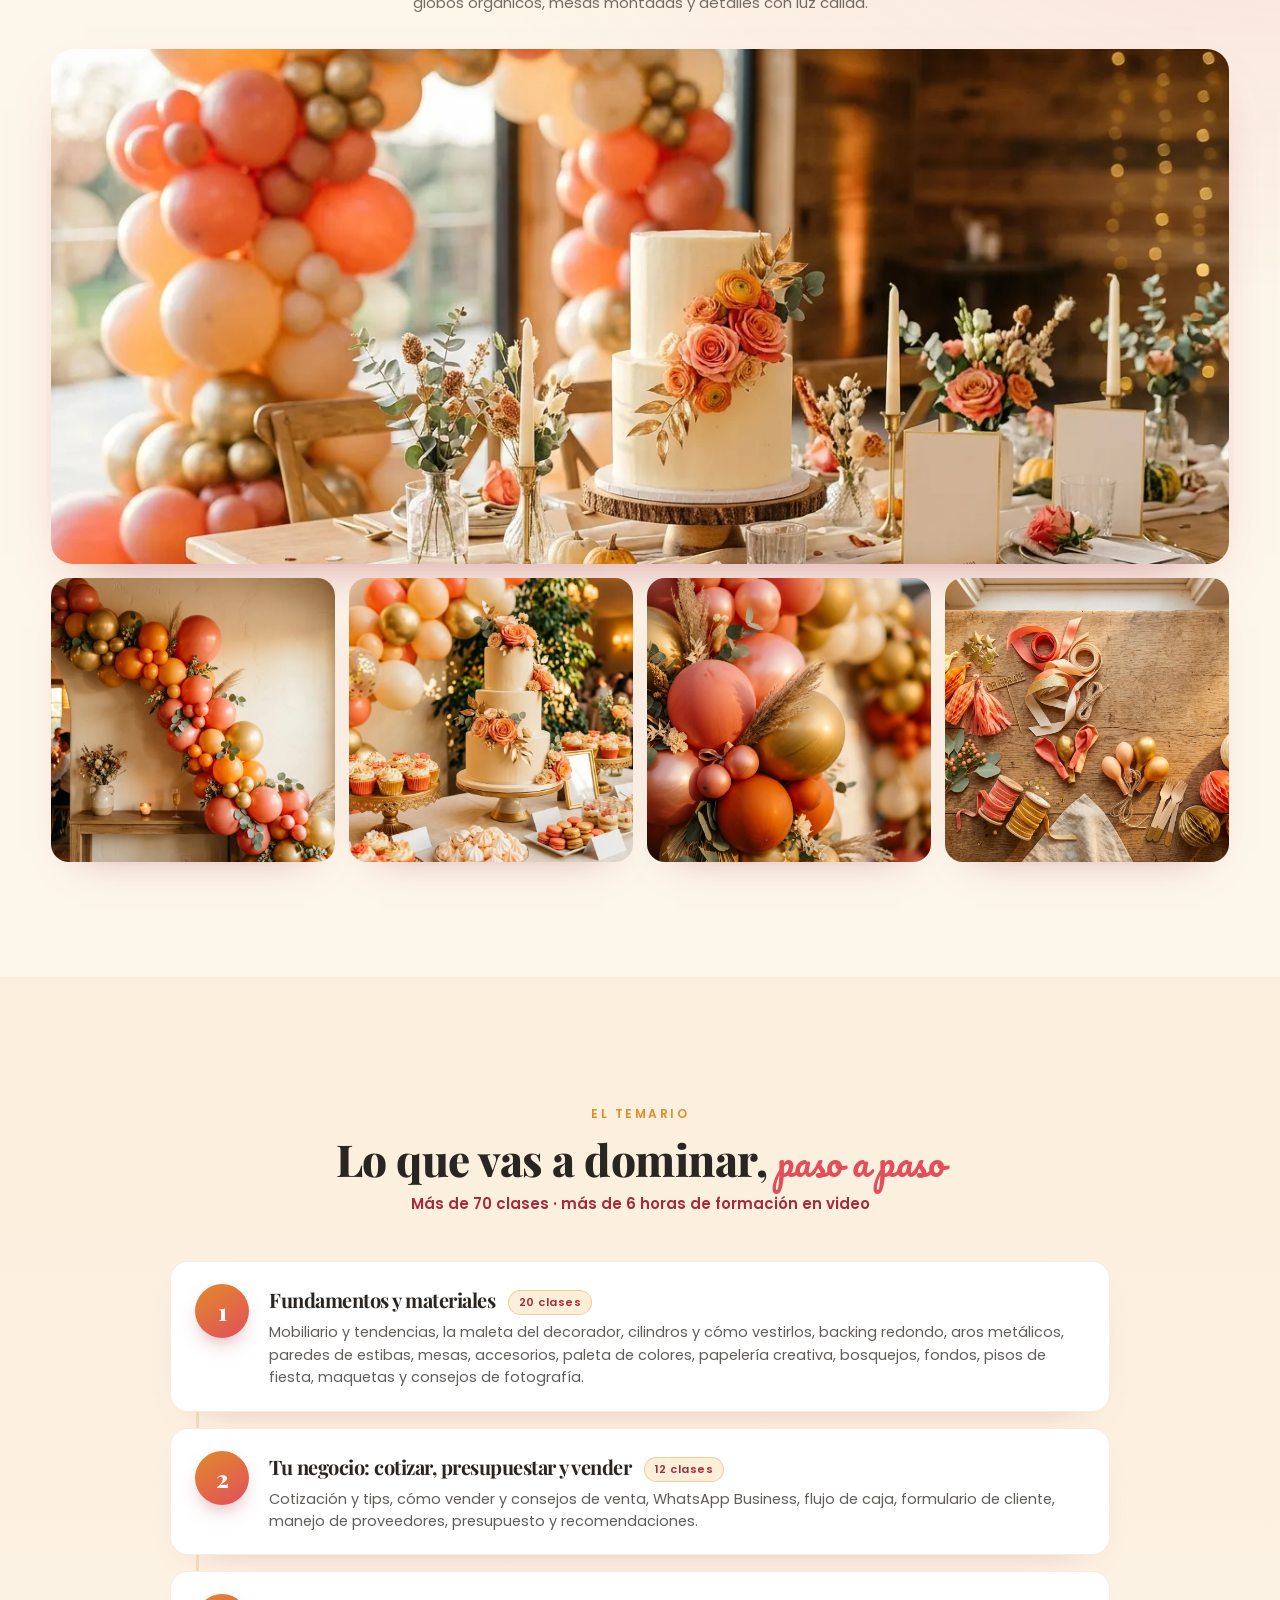
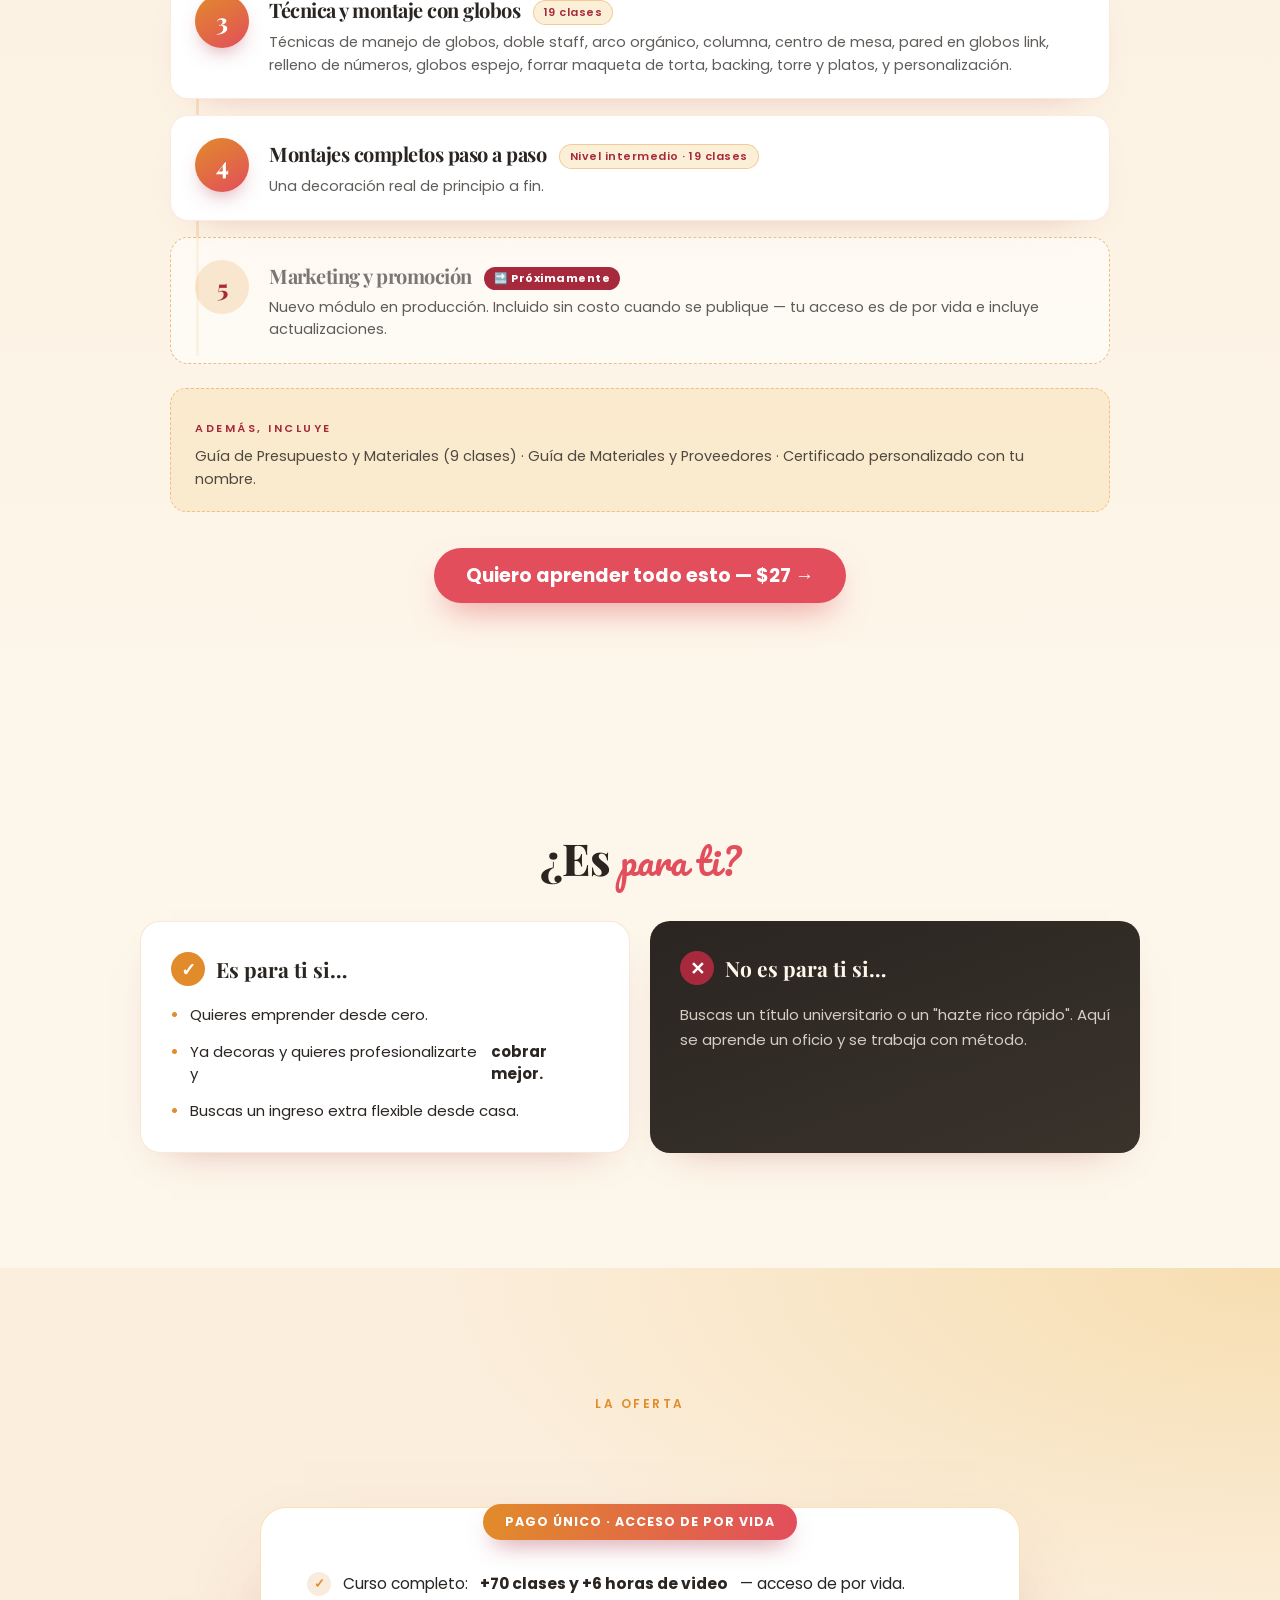
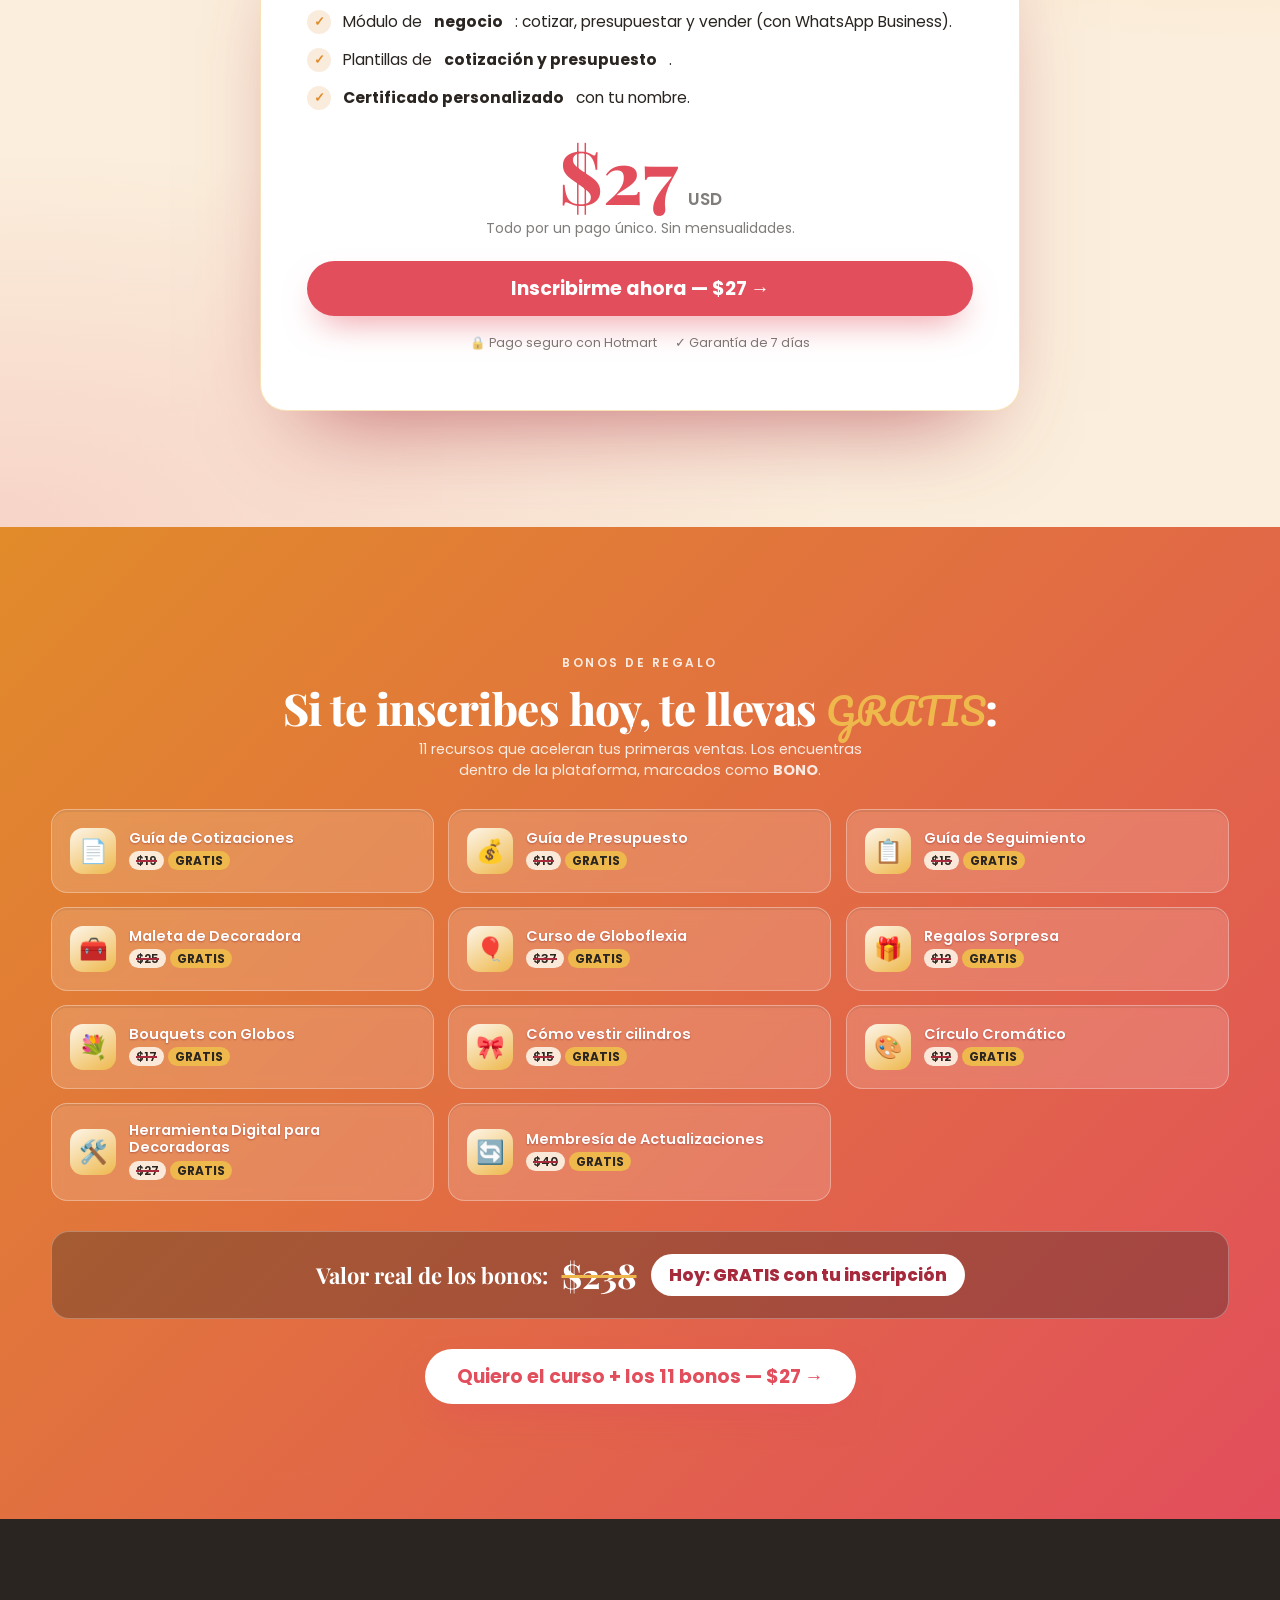
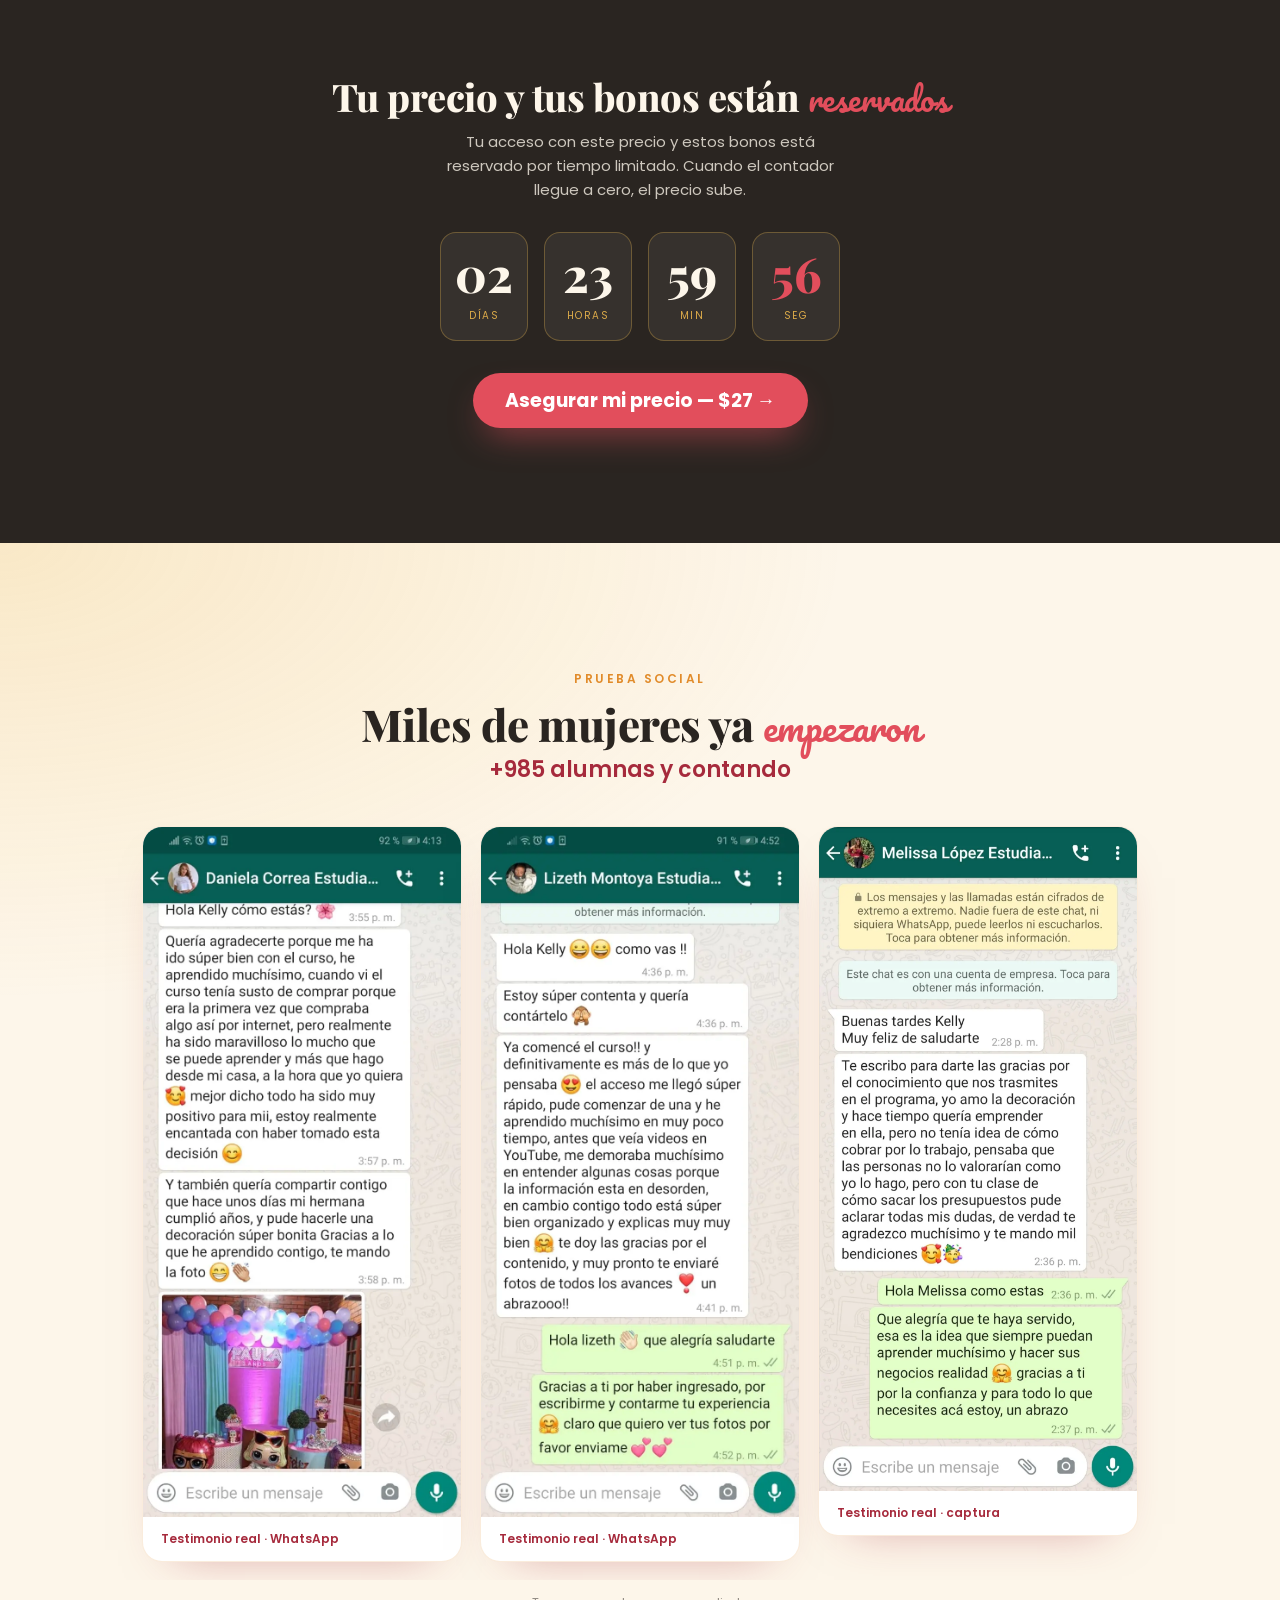
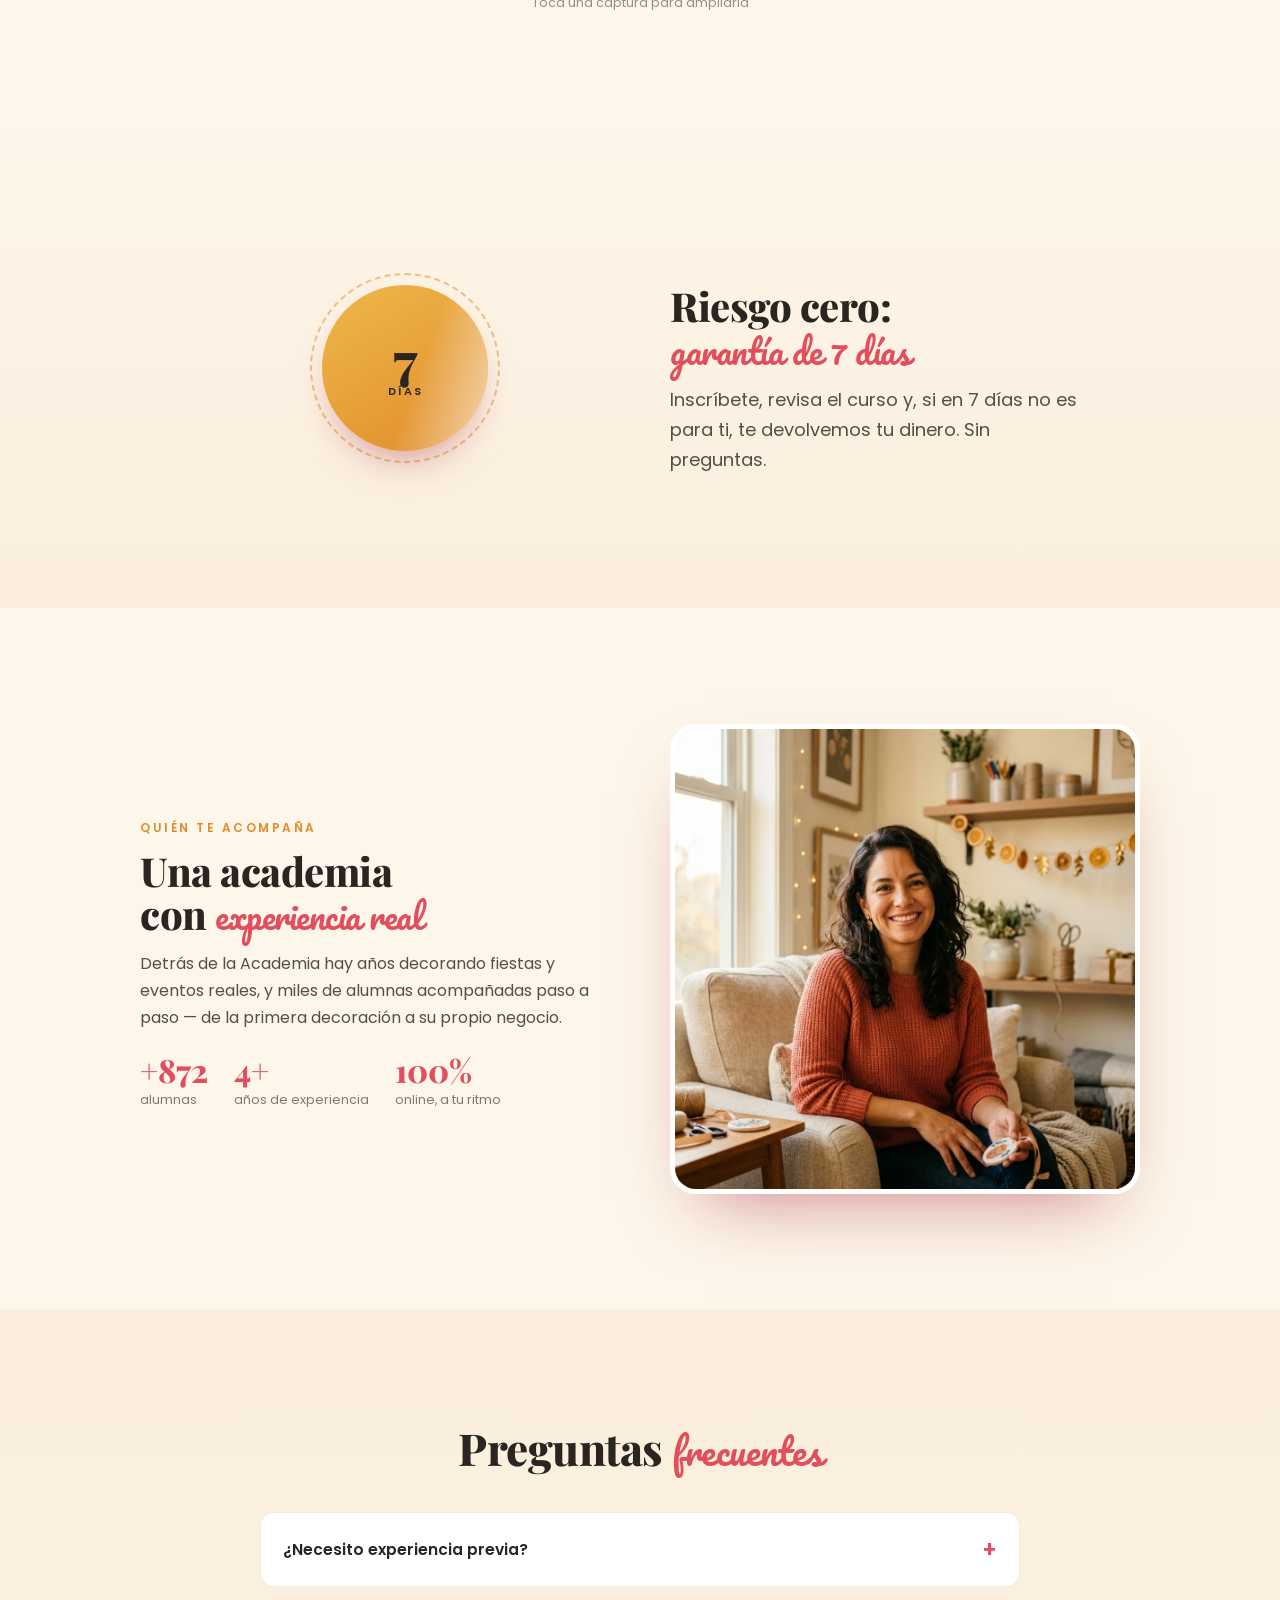
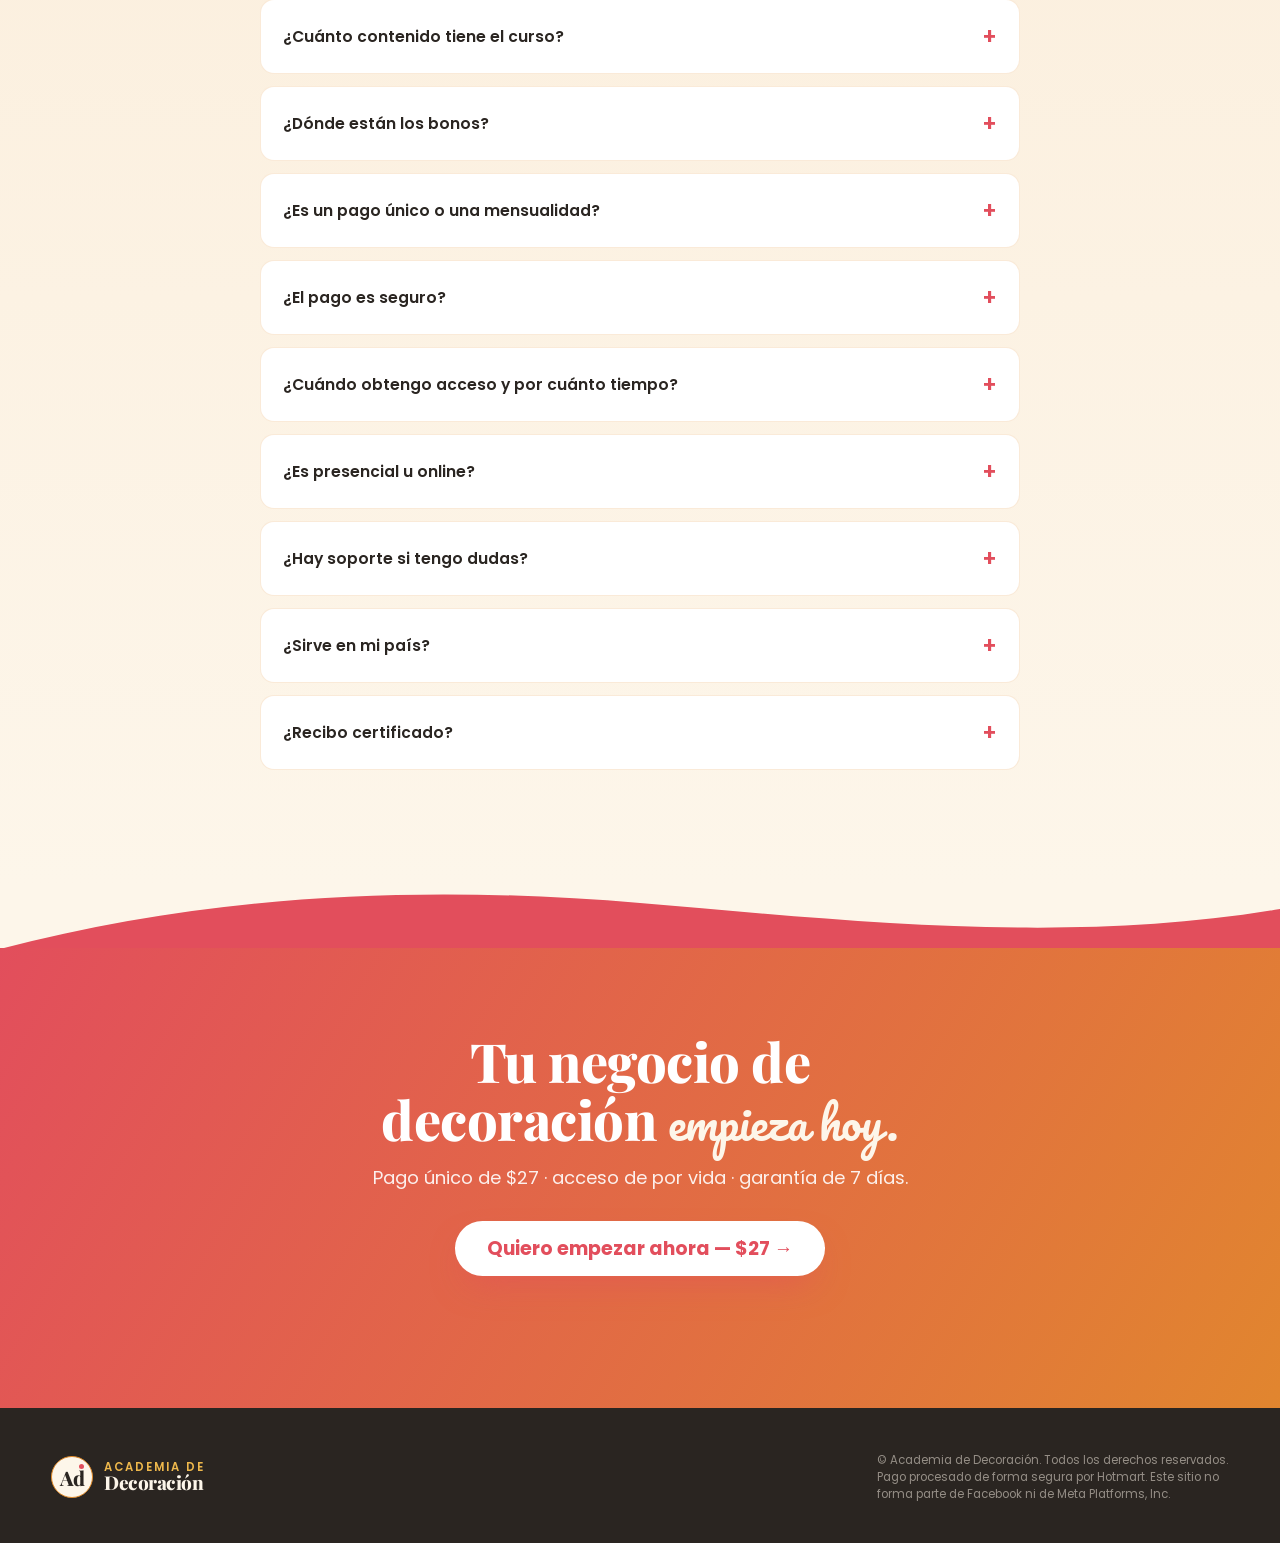
==== commit 584a90d6: "Tracking: vsl_50 al dataLayer, checkoutMode=10 solo en B y bonos visibles en B - vsl_50: timeupdate " ====
--- a/index.html
+++ b/index.html
@@ -44,12 +44,12 @@
 <!-- ============ GTM — GTM-TQZQG9PZ ============ -->
 <script>window.dataLayer = window.dataLayer || [];</script>
 <script>(function(w,d,s,l,i){w[l]=w[l]||[];w[l].push({'gtm.start':new Date().getTime(),event:'gtm.js'});var f=d.getElementsByTagName(s)[0],j=d.createElement(s),dl=l!='dataLayer'?'&l='+l:'';j.async=true;j.src='https://www.googletagmanager.com/gtm.js?id='+i+dl;f.parentNode.insertBefore(j,f);})(window,document,'script','dataLayer','GTM-TQZQG9PZ');</script>
-<!-- ============ META PIXEL — disparar desde GTM (slots listos) ============
-En GTM: etiqueta "Custom HTML" con el pixel base fbq('init','PIXEL_ID') + PageView
-en All Pages. InitiateCheckout: trigger sobre evento dataLayer 'checkout_click'.
-Purchase: trigger sobre 'purchase' (en gracias.html) — valor/moneda ya van en el push.
-CAPI: webhook de Hotmart → servidor; usar transaction_id como event_id para dedupe.
-====================================================== -->
+<!-- ============ EVENTOS — quién manda cada uno (decisión 24-ago-2026) ============
+GTM: etiqueta Custom HTML con el píxel base 1360065582424784 + PageView en All Pages.
+js/tracking.js llama fbq directo: ViewContent (sección #oferta) y AddToCart (clic en CTA).
+InitiateCheckout y Purchase de Meta los manda HOTMART (píxel + CAPI): NO crearlos en GTM.
+dataLayer para GA4: page_view · view_offer · checkout_click · vsl_50 · purchase (gracias.html).
+================================================================================ -->
 </head>
 <body>
 <!-- GTM noscript -->
--- a/css/styles.css
+++ b/css/styles.css
@@ -175,9 +175,10 @@
 .bump{display:flex;justify-content:space-between;gap:10px;background:var(--c-crema-2);border:1px solid rgba(225,139,42,.25);border-radius:10px;padding:10px 14px;font-size:13.5px;margin-top:8px}
 .bump b{color:var(--c-coral)}
 
-/* BONOS (solo variante A) */
+/* BONOS — visibles en A y en B. A y B entregan el mismo curso y los mismos 11 bonos:
+   el test es de mecánica de venta de los extras pagos (order bumps en el checkout B
+   vs. upsell en la página de gracias A), no de producto. */
 .bonos{background:linear-gradient(135deg,var(--c-mandarina) 0%,var(--c-coral) 100%);color:#fff;overflow:hidden}
-html[data-variant="B"] #bonos{display:none}
 .bonos-grid{display:grid;gap:14px;grid-template-columns:1fr}
 @media (min-width:480px){.bonos-grid{grid-template-columns:repeat(2,1fr)}}
 @media (min-width:1024px){.bonos-grid{grid-template-columns:repeat(3,1fr)}}
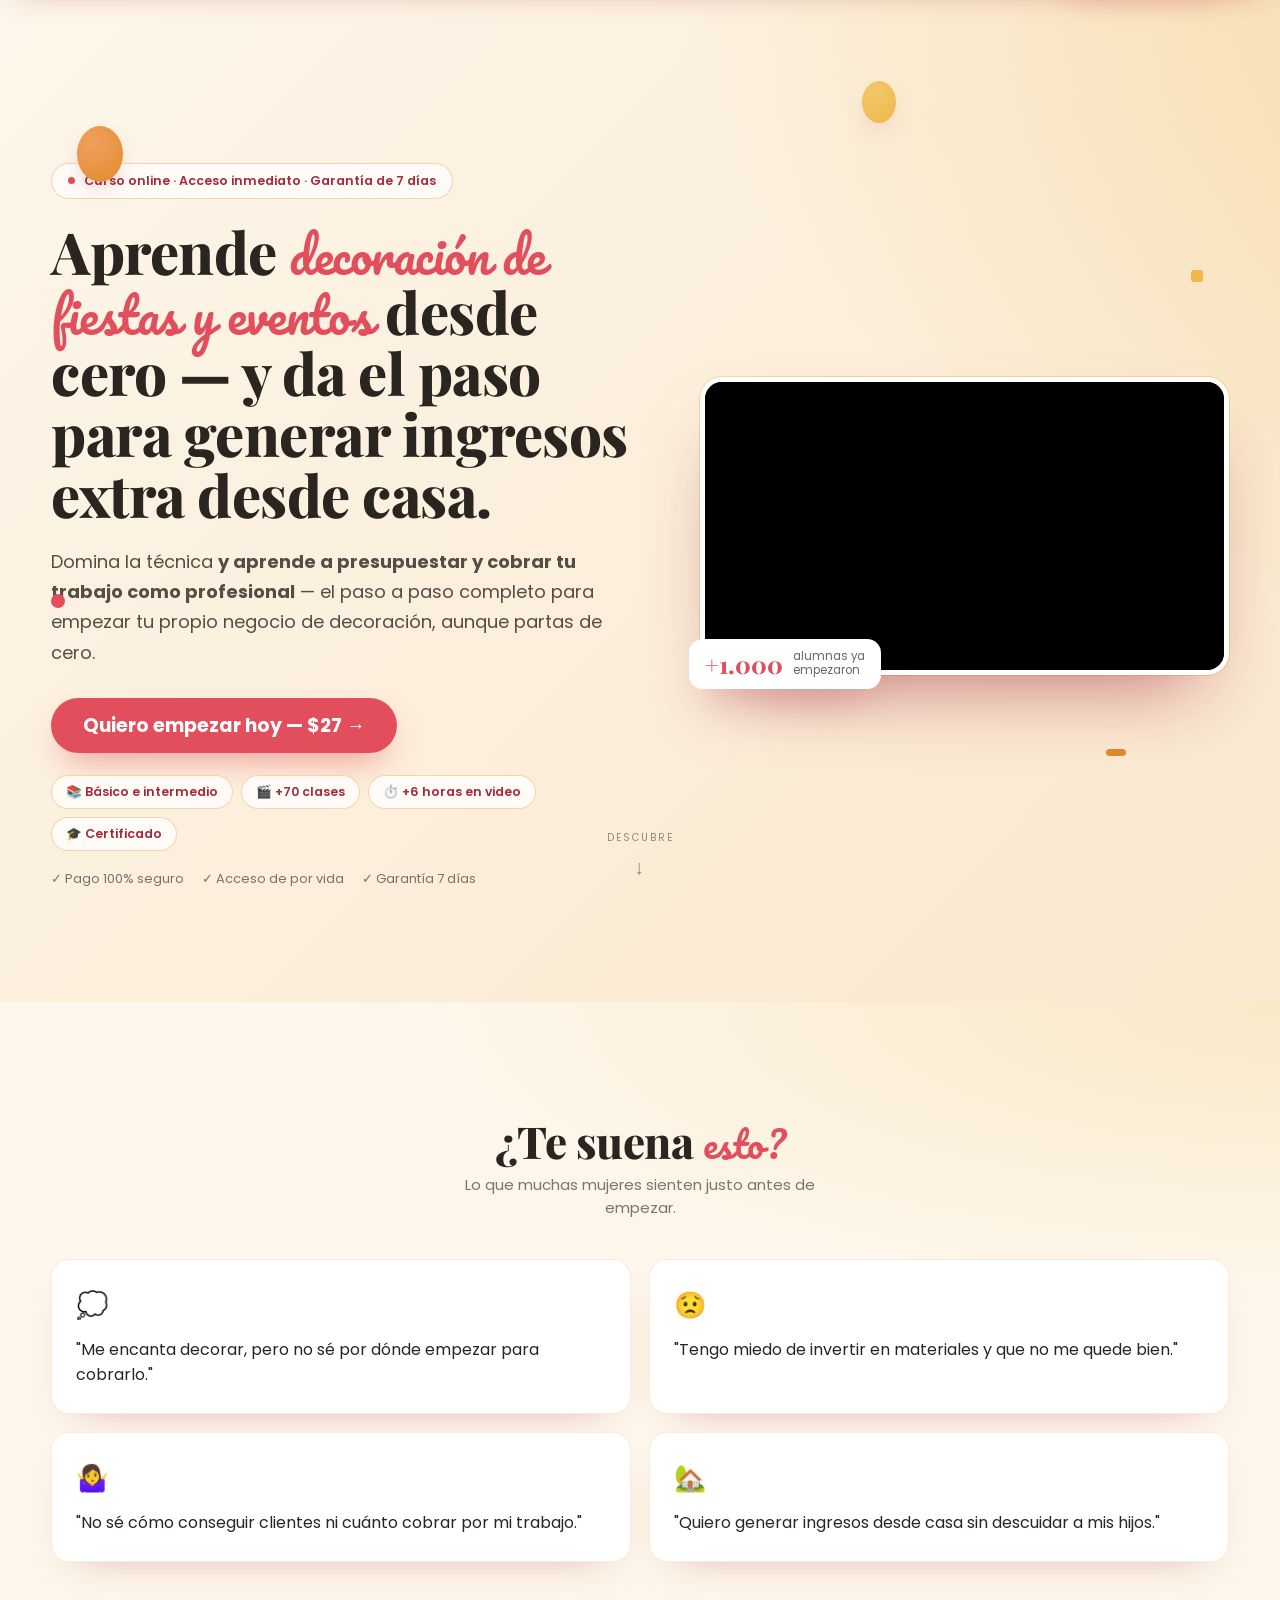
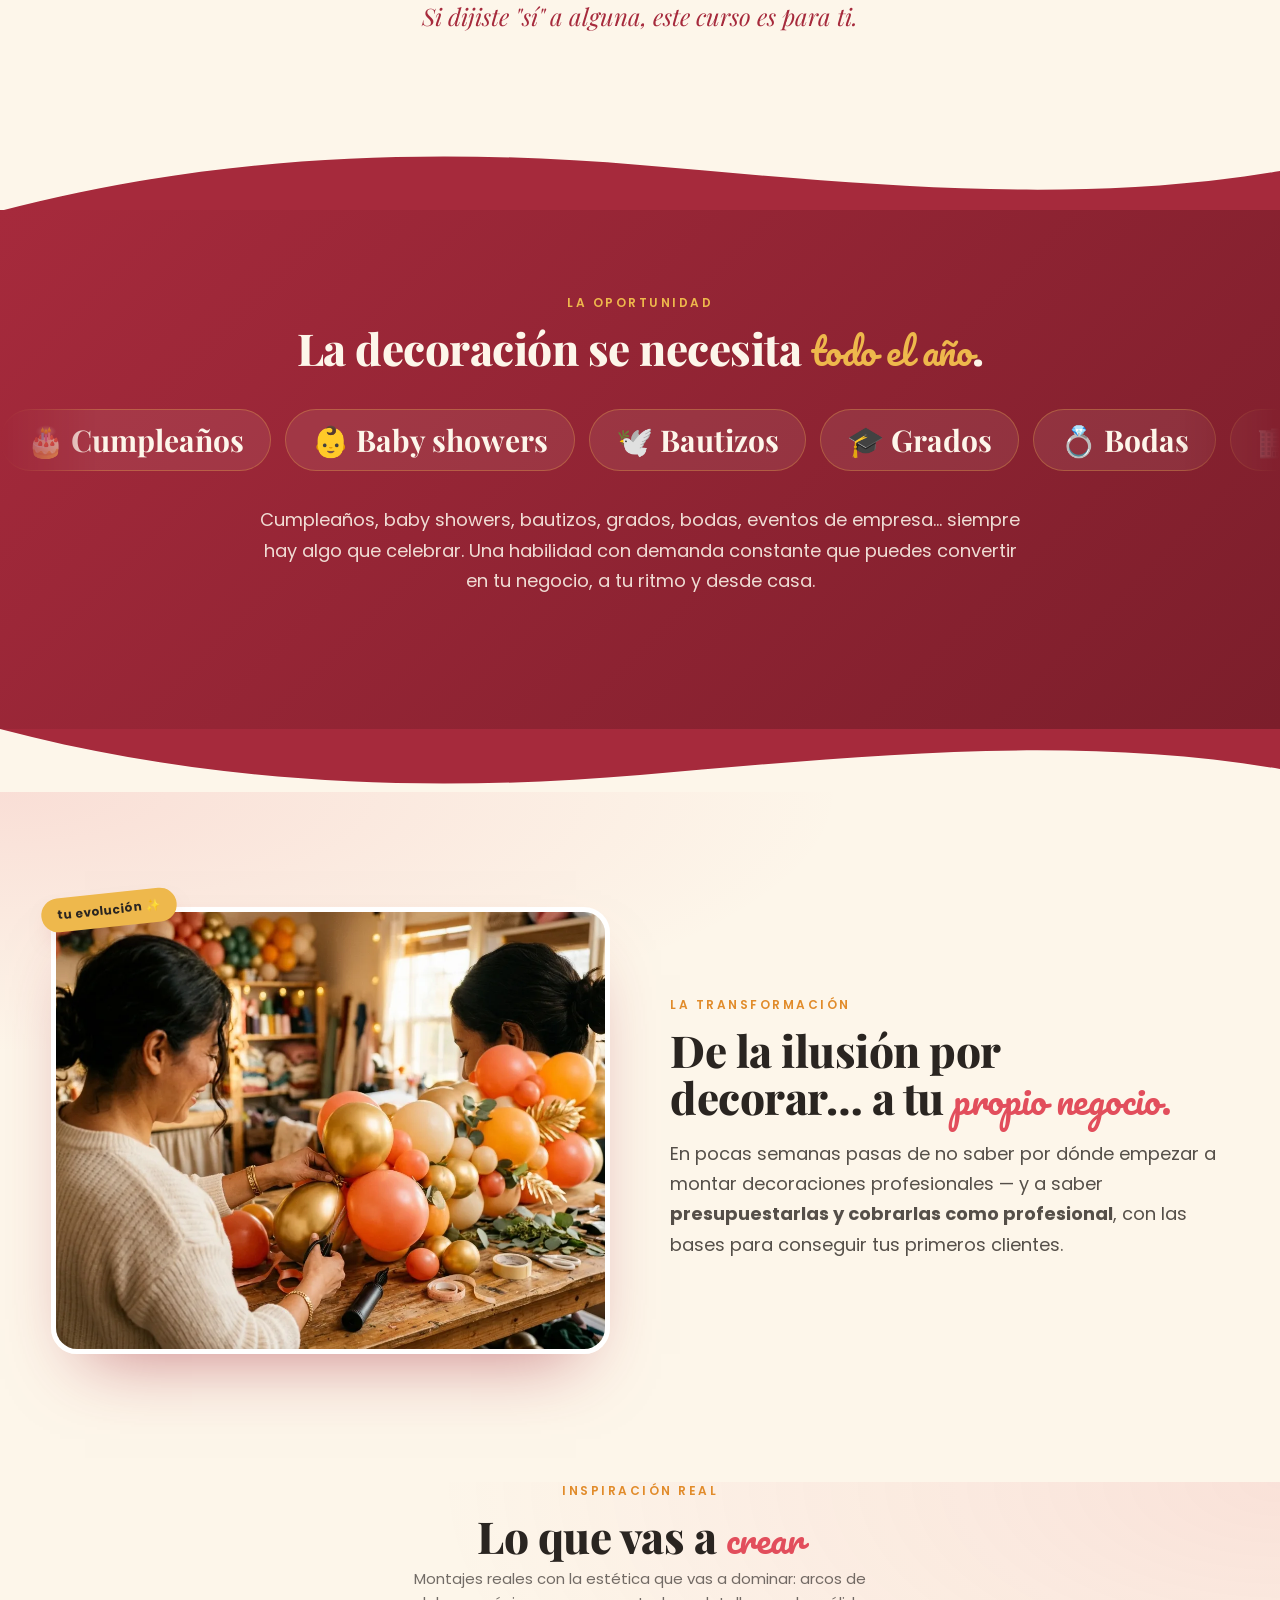
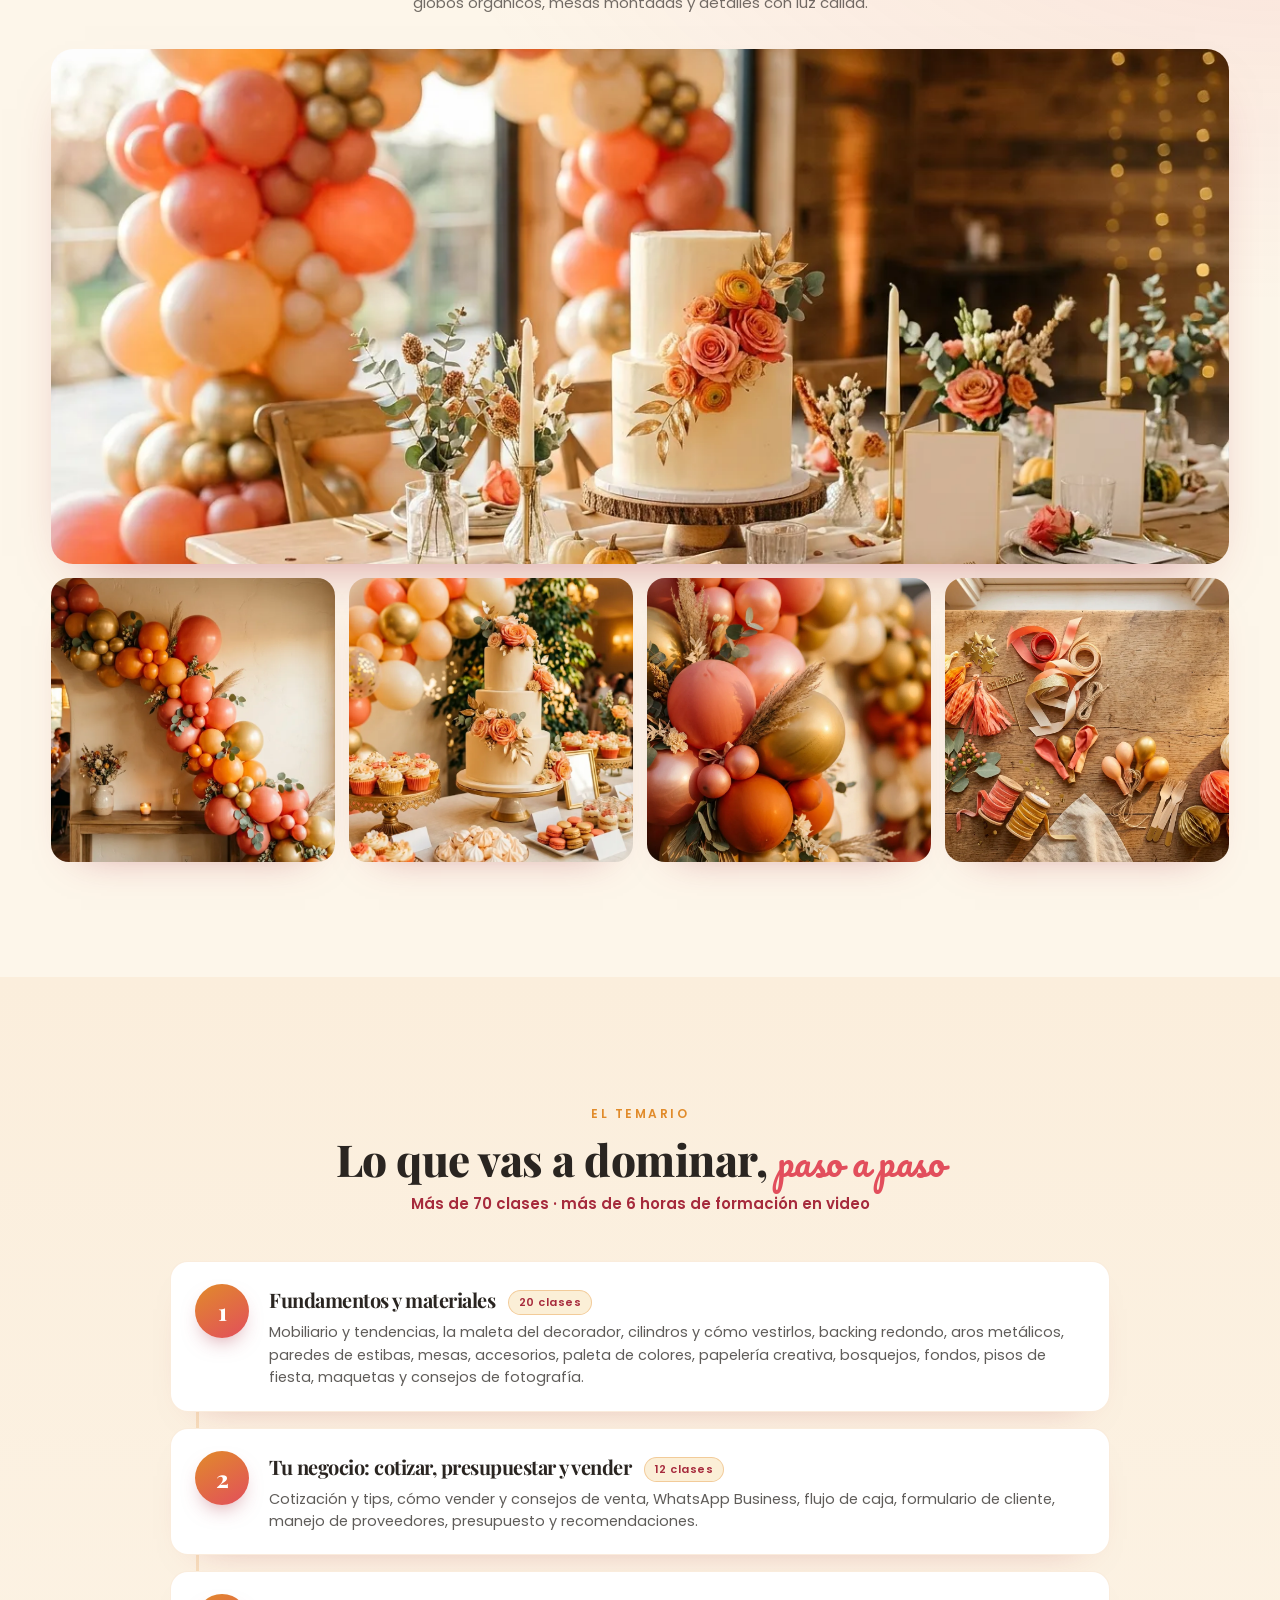
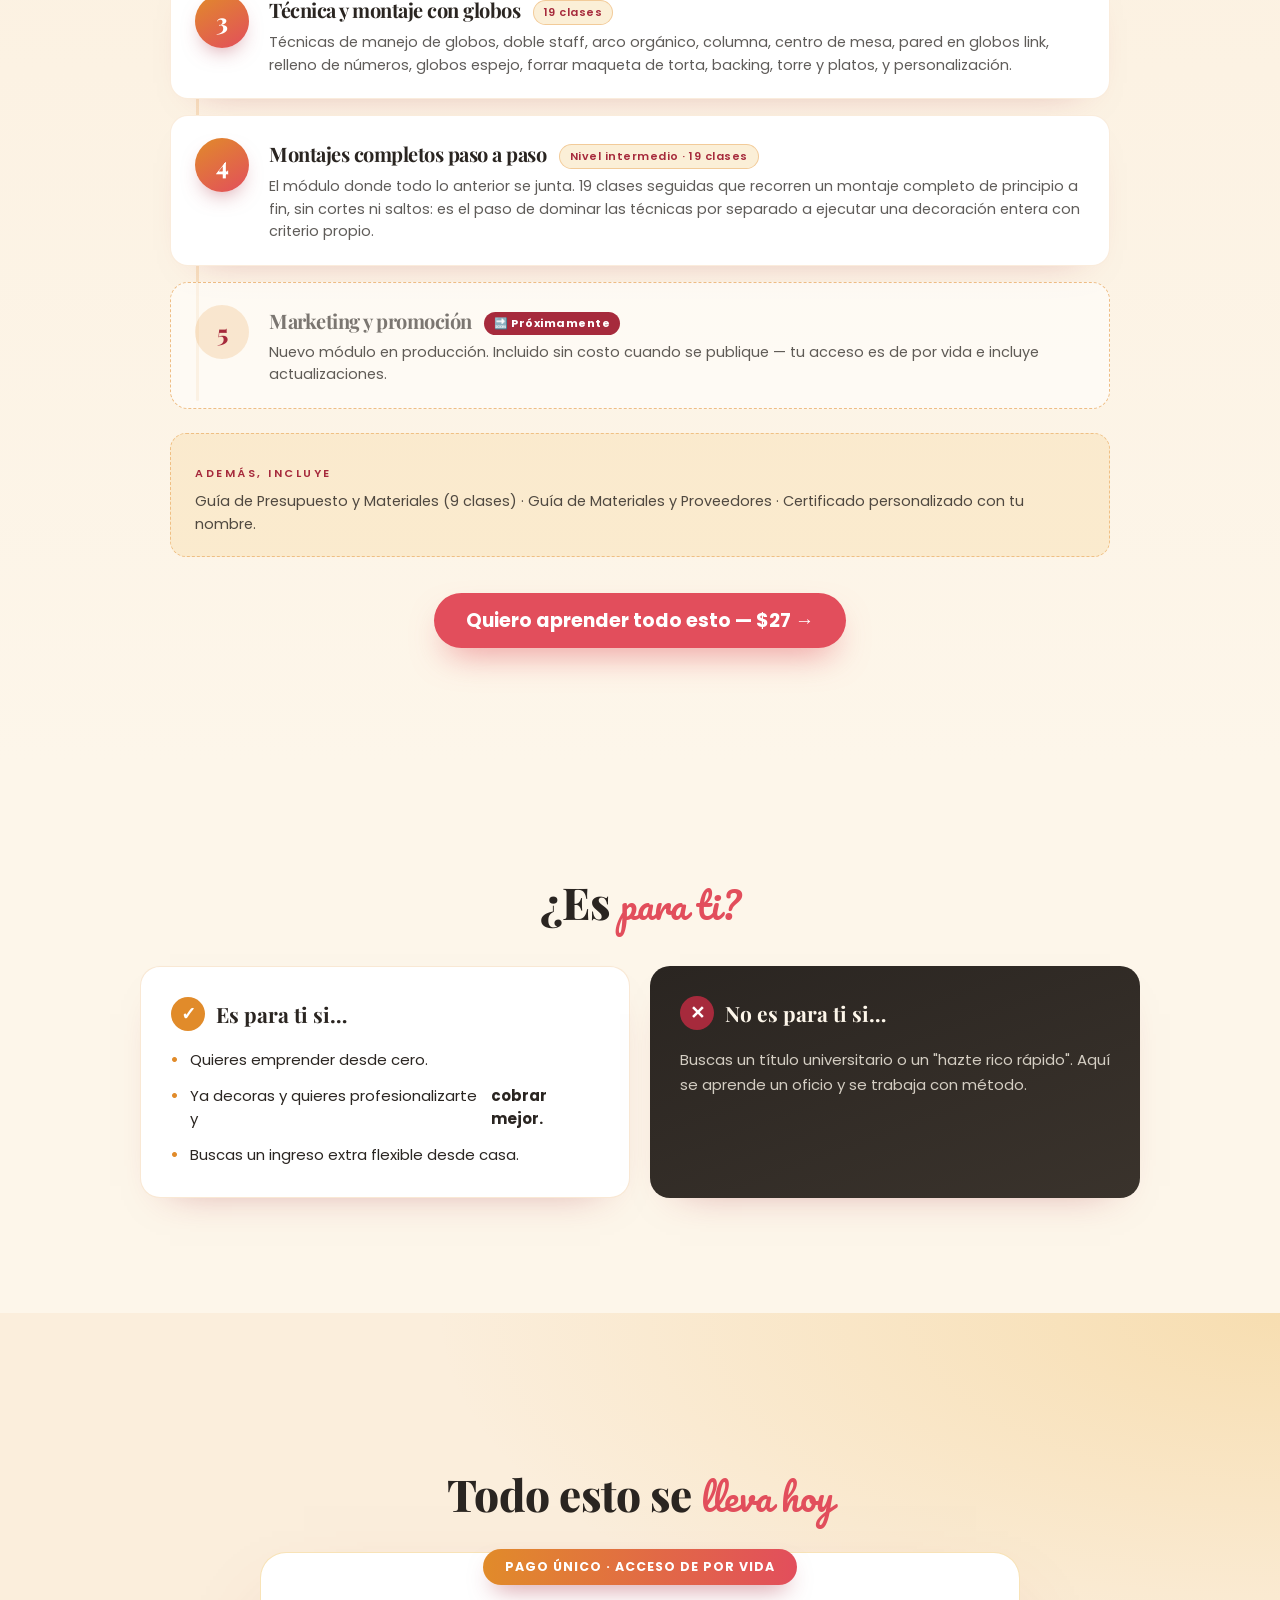
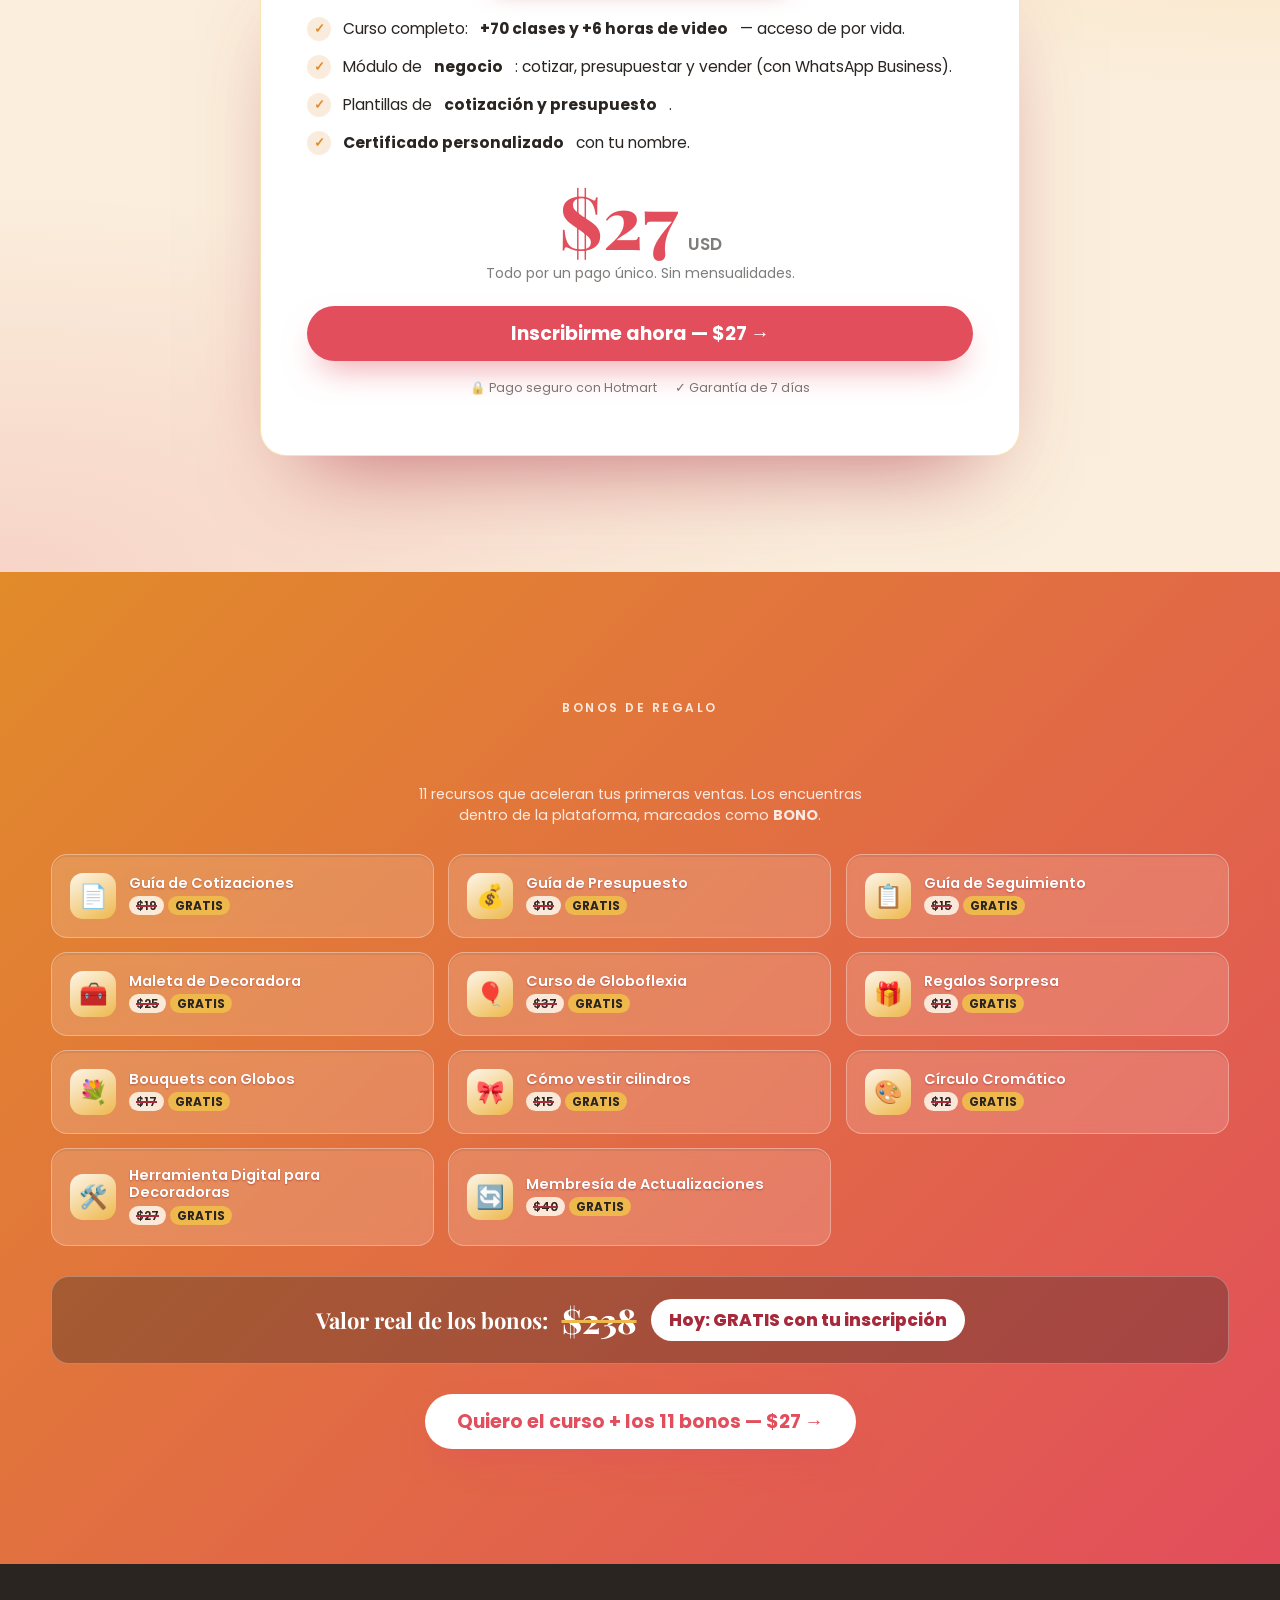
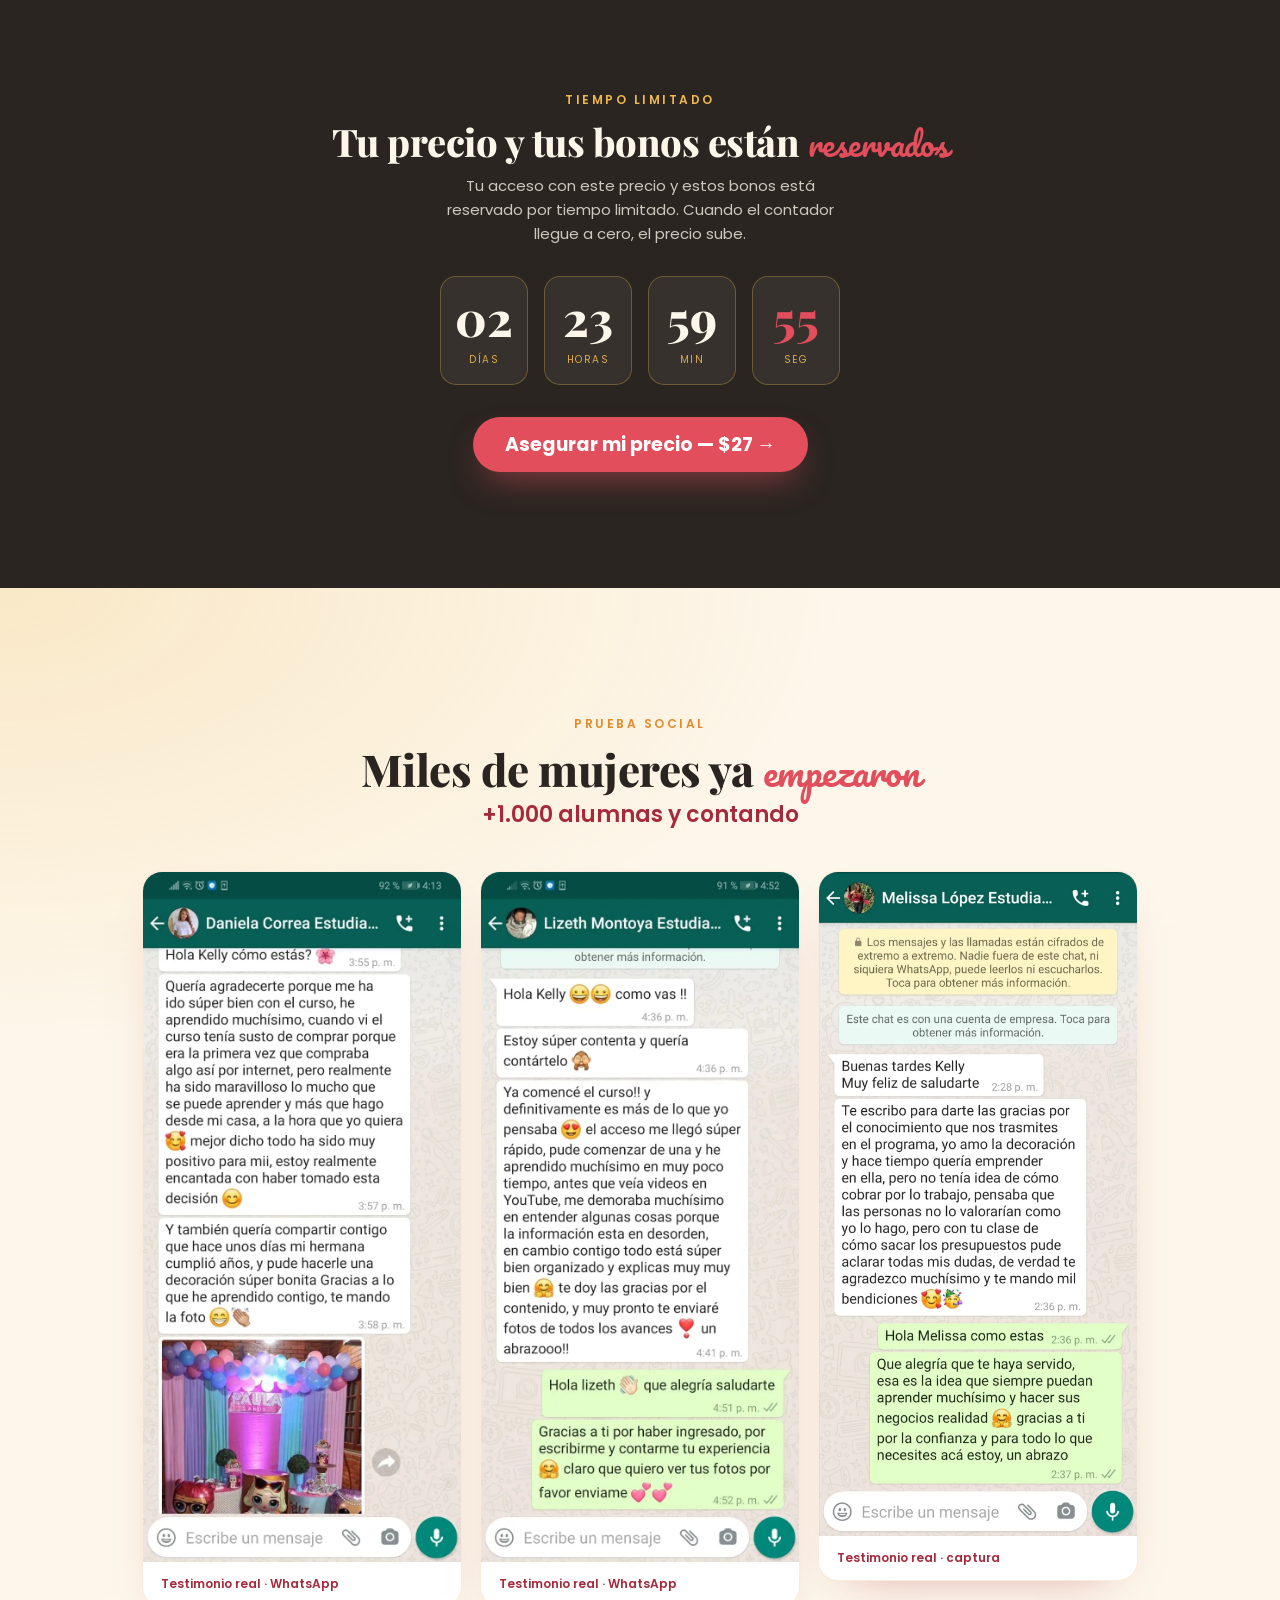
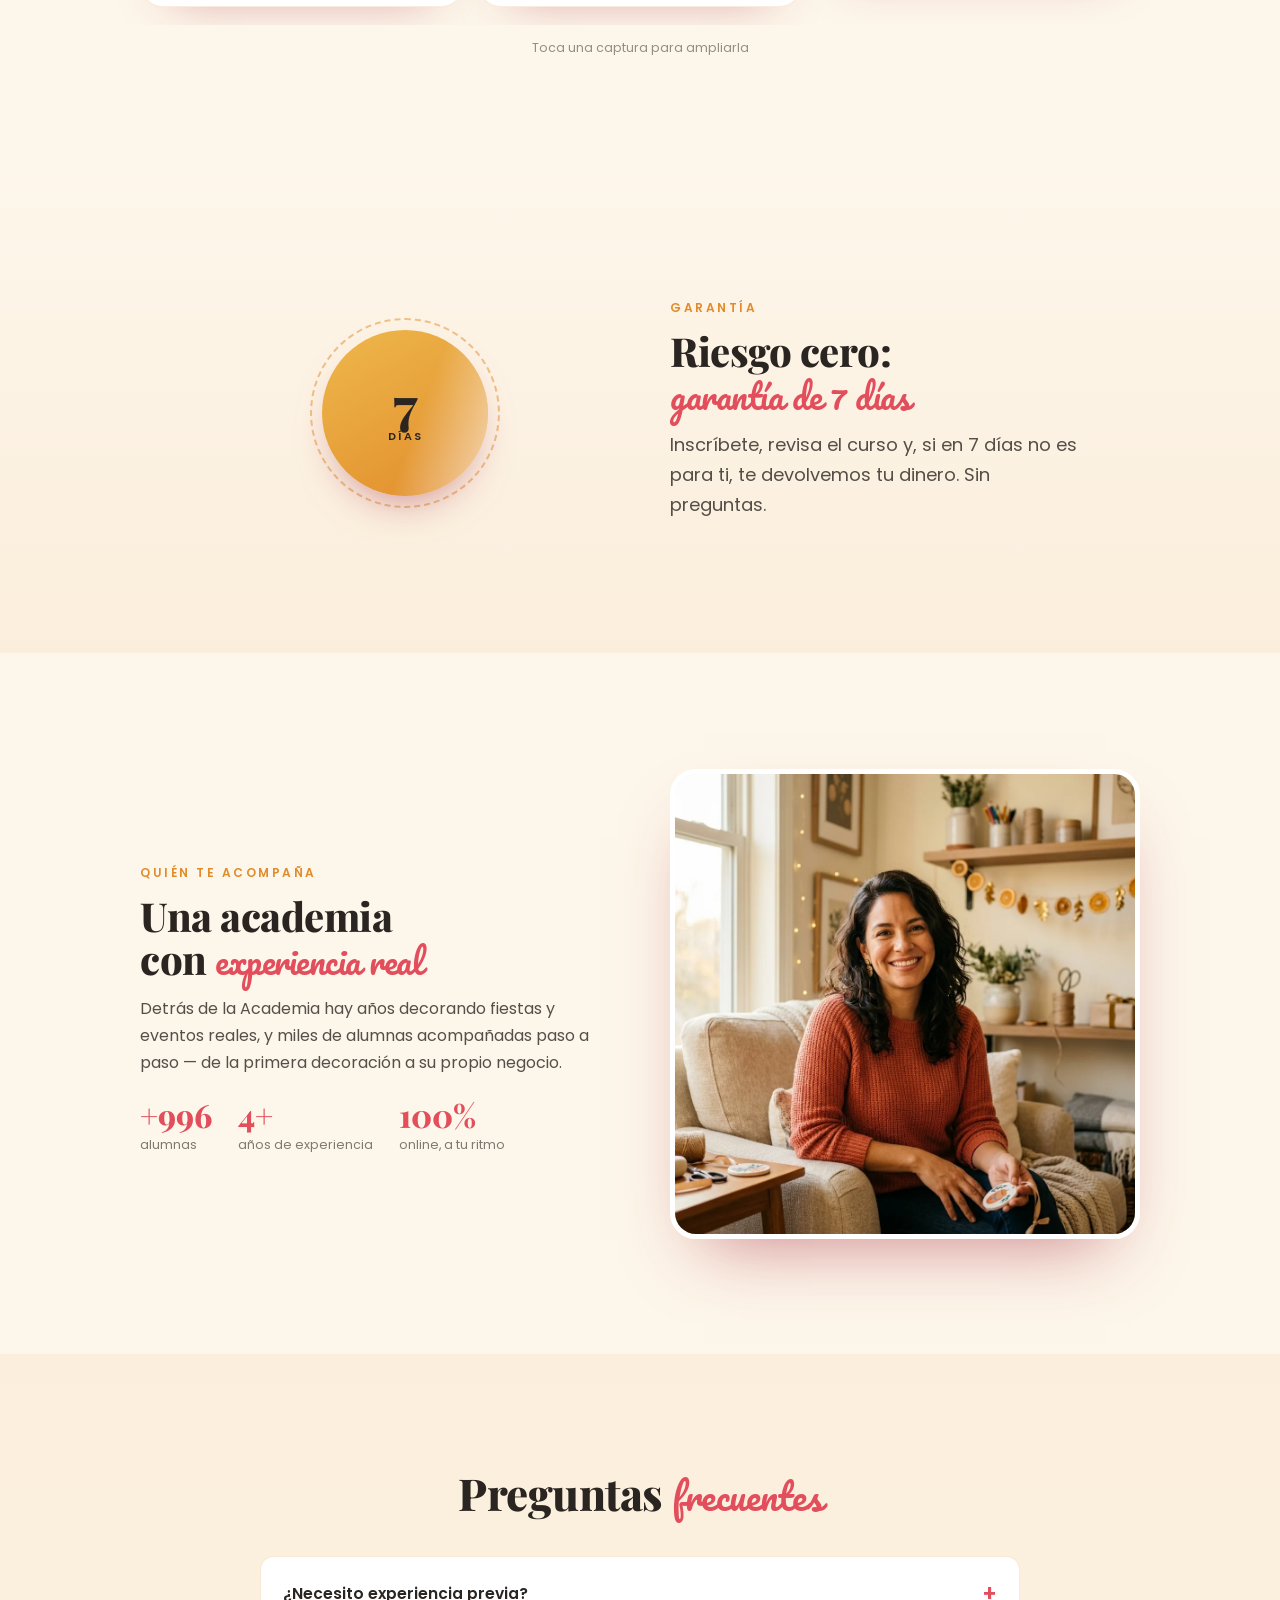
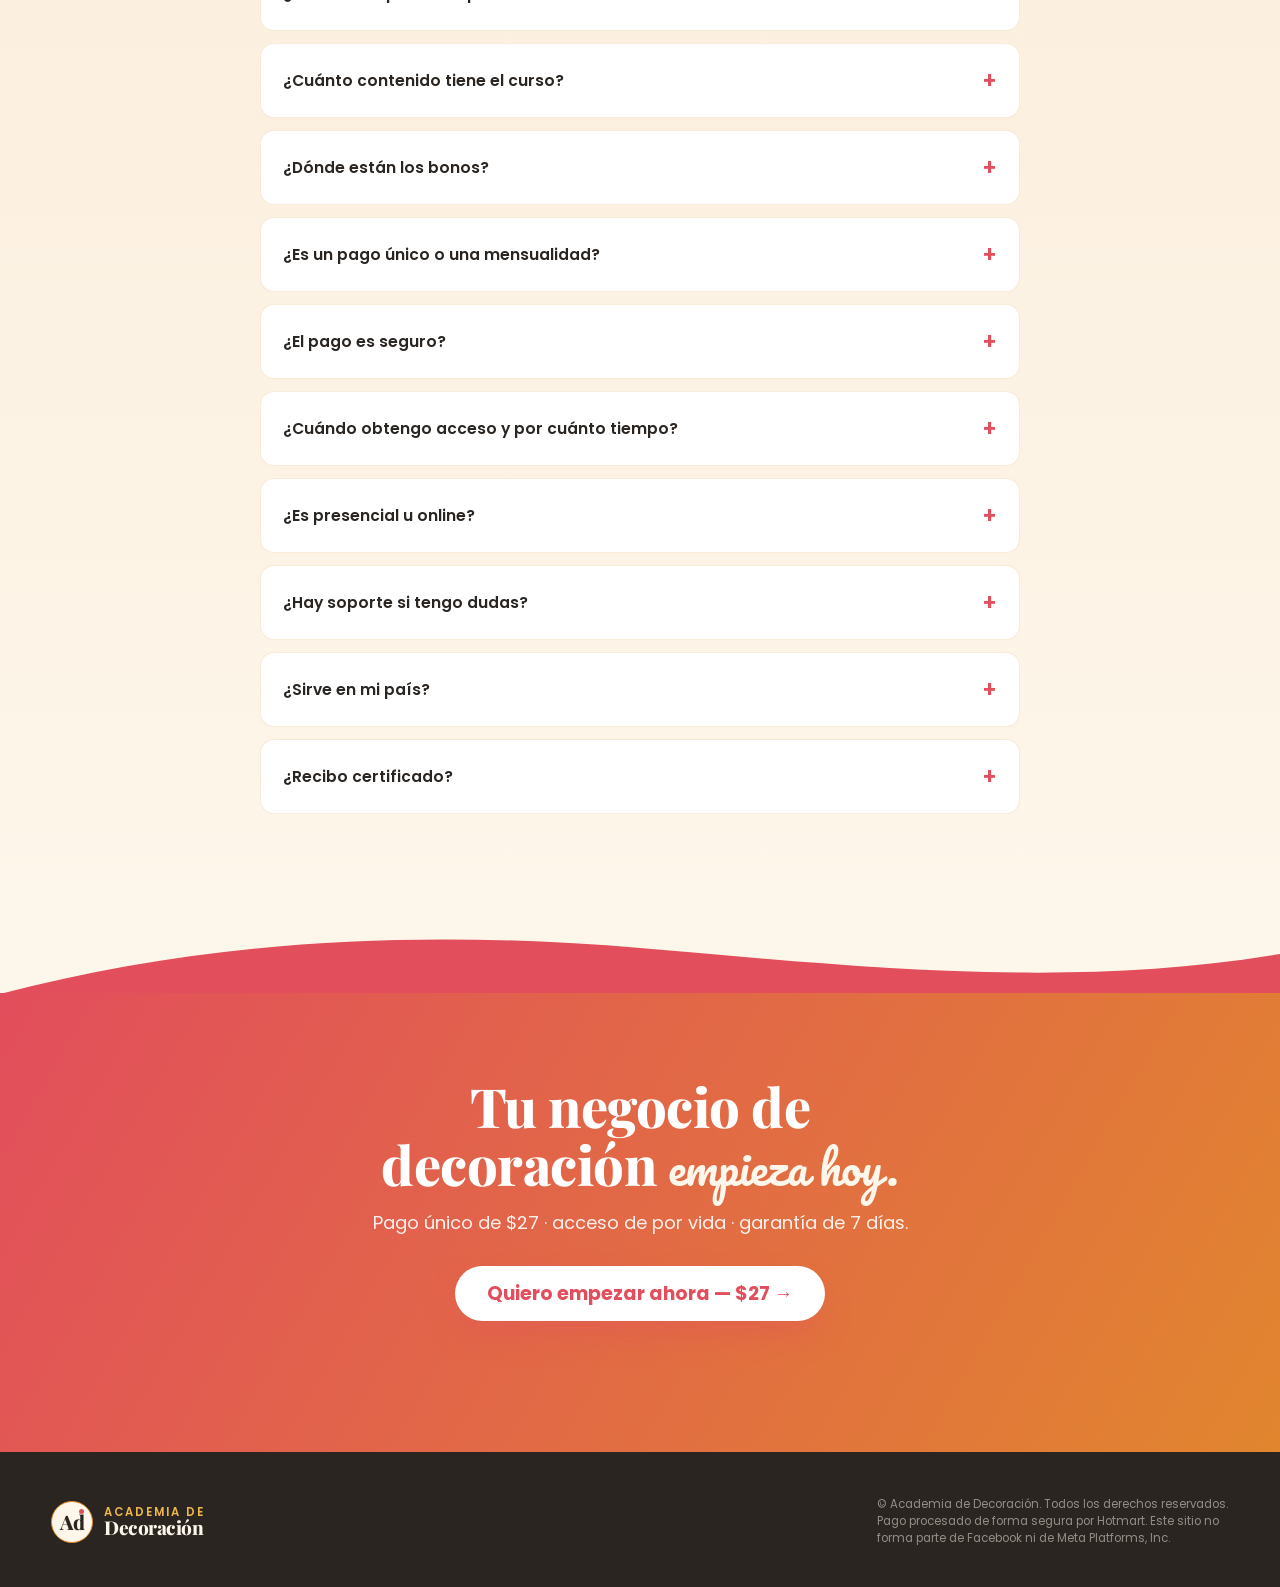
==== commit a845e647: "Temario: descripción completa del módulo 4 (Montajes completos paso a paso) Co-Authored-By: Claude O" ====
--- a/index.html
+++ b/index.html
@@ -174,7 +174,7 @@
       <div class="step reveal"><span class="step-num" aria-hidden="true">1</span><div><h3>Fundamentos y materiales <span class="step-meta">20 clases</span></h3><p>Mobiliario y tendencias, la maleta del decorador, cilindros y cómo vestirlos, backing redondo, aros metálicos, paredes de estibas, mesas, accesorios, paleta de colores, papelería creativa, bosquejos, fondos, pisos de fiesta, maquetas y consejos de fotografía.</p></div></div>
       <div class="step reveal" data-delay="80"><span class="step-num" aria-hidden="true">2</span><div><h3>Tu negocio: cotizar, presupuestar y vender <span class="step-meta">12 clases</span></h3><p>Cotización y tips, cómo vender y consejos de venta, WhatsApp Business, flujo de caja, formulario de cliente, manejo de proveedores, presupuesto y recomendaciones.</p></div></div>
       <div class="step reveal" data-delay="160"><span class="step-num" aria-hidden="true">3</span><div><h3>Técnica y montaje con globos <span class="step-meta">19 clases</span></h3><p>Técnicas de manejo de globos, doble staff, arco orgánico, columna, centro de mesa, pared en globos link, relleno de números, globos espejo, forrar maqueta de torta, backing, torre y platos, y personalización.</p></div></div>
-      <div class="step reveal" data-delay="240"><span class="step-num" aria-hidden="true">4</span><div><h3>Montajes completos paso a paso <span class="step-meta">Nivel intermedio · 19 clases</span></h3><p>Una decoración real de principio a fin.</p></div></div>
+      <div class="step reveal" data-delay="240"><span class="step-num" aria-hidden="true">4</span><div><h3>Montajes completos paso a paso <span class="step-meta">Nivel intermedio · 19 clases</span></h3><p>El módulo donde todo lo anterior se junta. 19 clases seguidas que recorren un montaje completo de principio a fin, sin cortes ni saltos: es el paso de dominar las técnicas por separado a ejecutar una decoración entera con criterio propio.</p></div></div>
       <div class="step step--soon reveal" data-delay="320"><span class="step-num step-num--soon" aria-hidden="true">5</span><div><h3>Marketing y promoción <span class="badge-soon">🔜 Próximamente</span></h3><p>Nuevo módulo en producción. Incluido sin costo cuando se publique — tu acceso es de por vida e incluye actualizaciones.</p></div></div>
     </div>
     <div class="extra reveal">
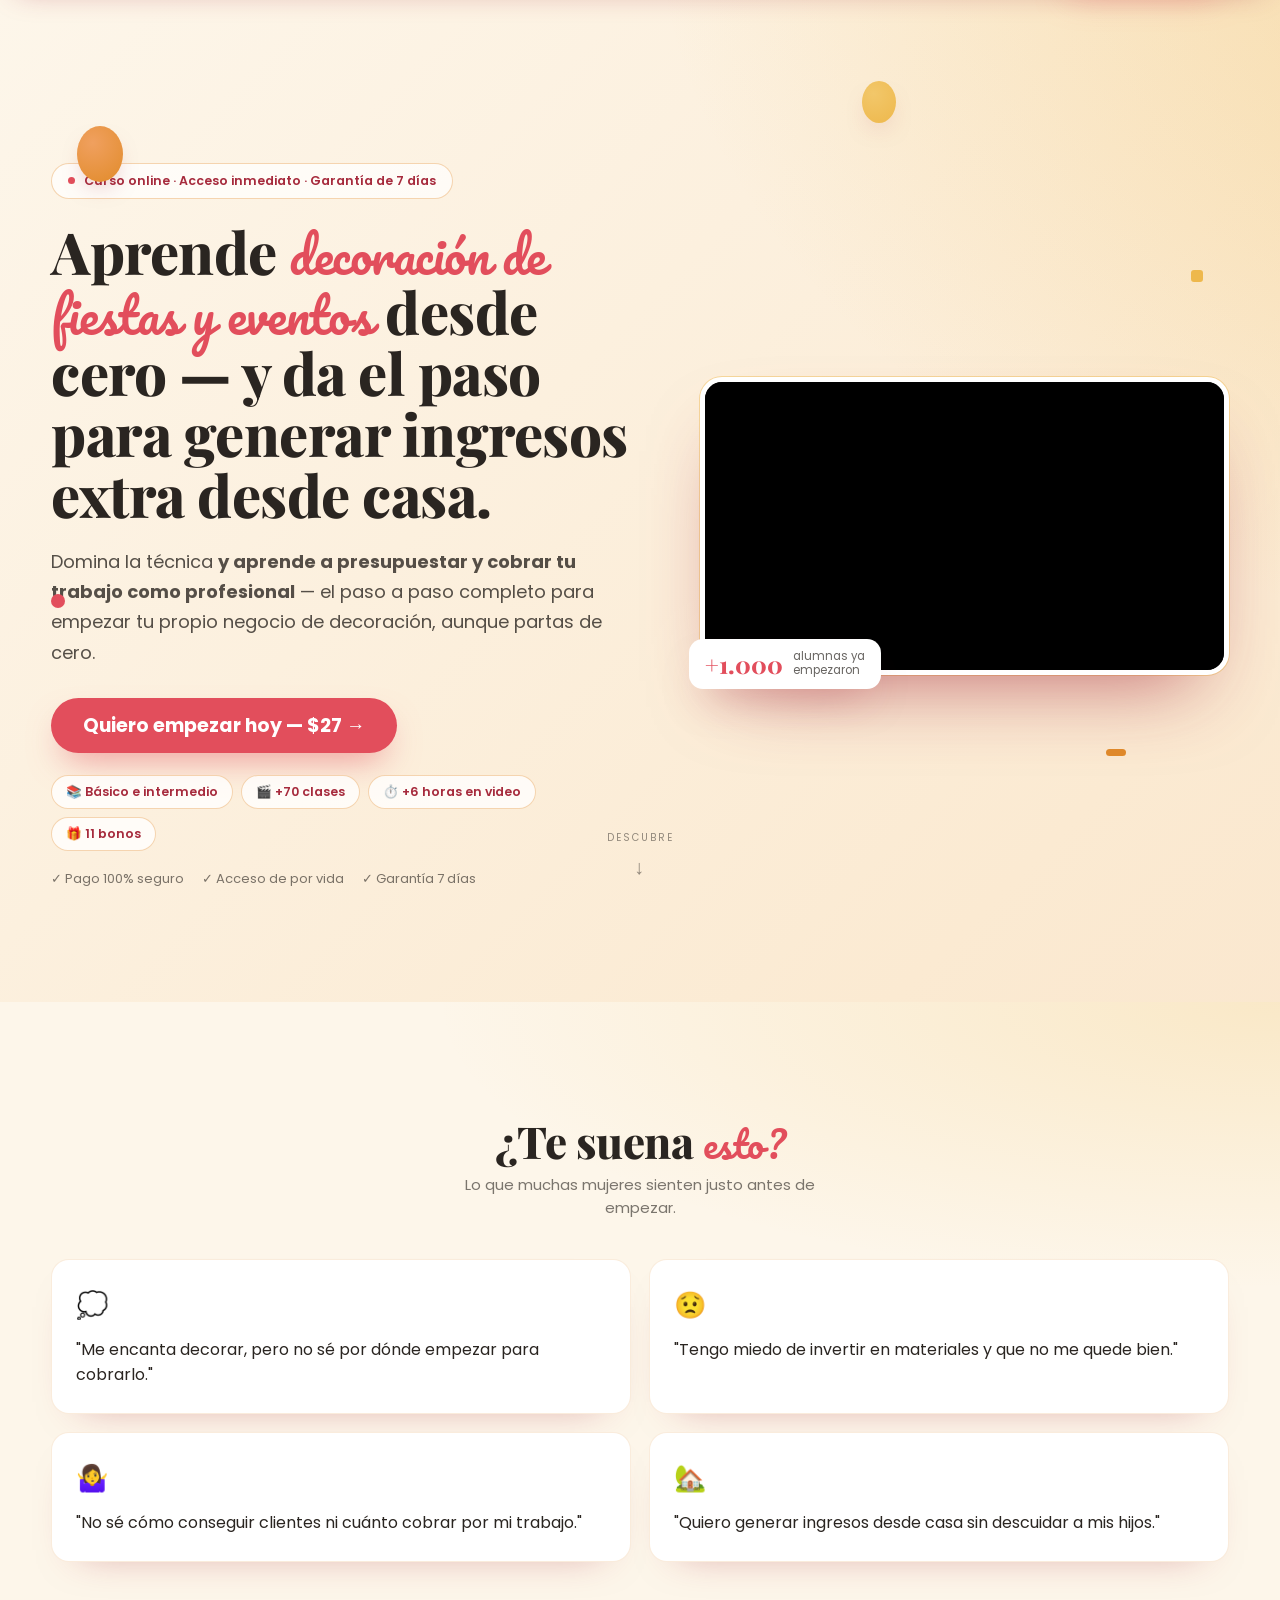
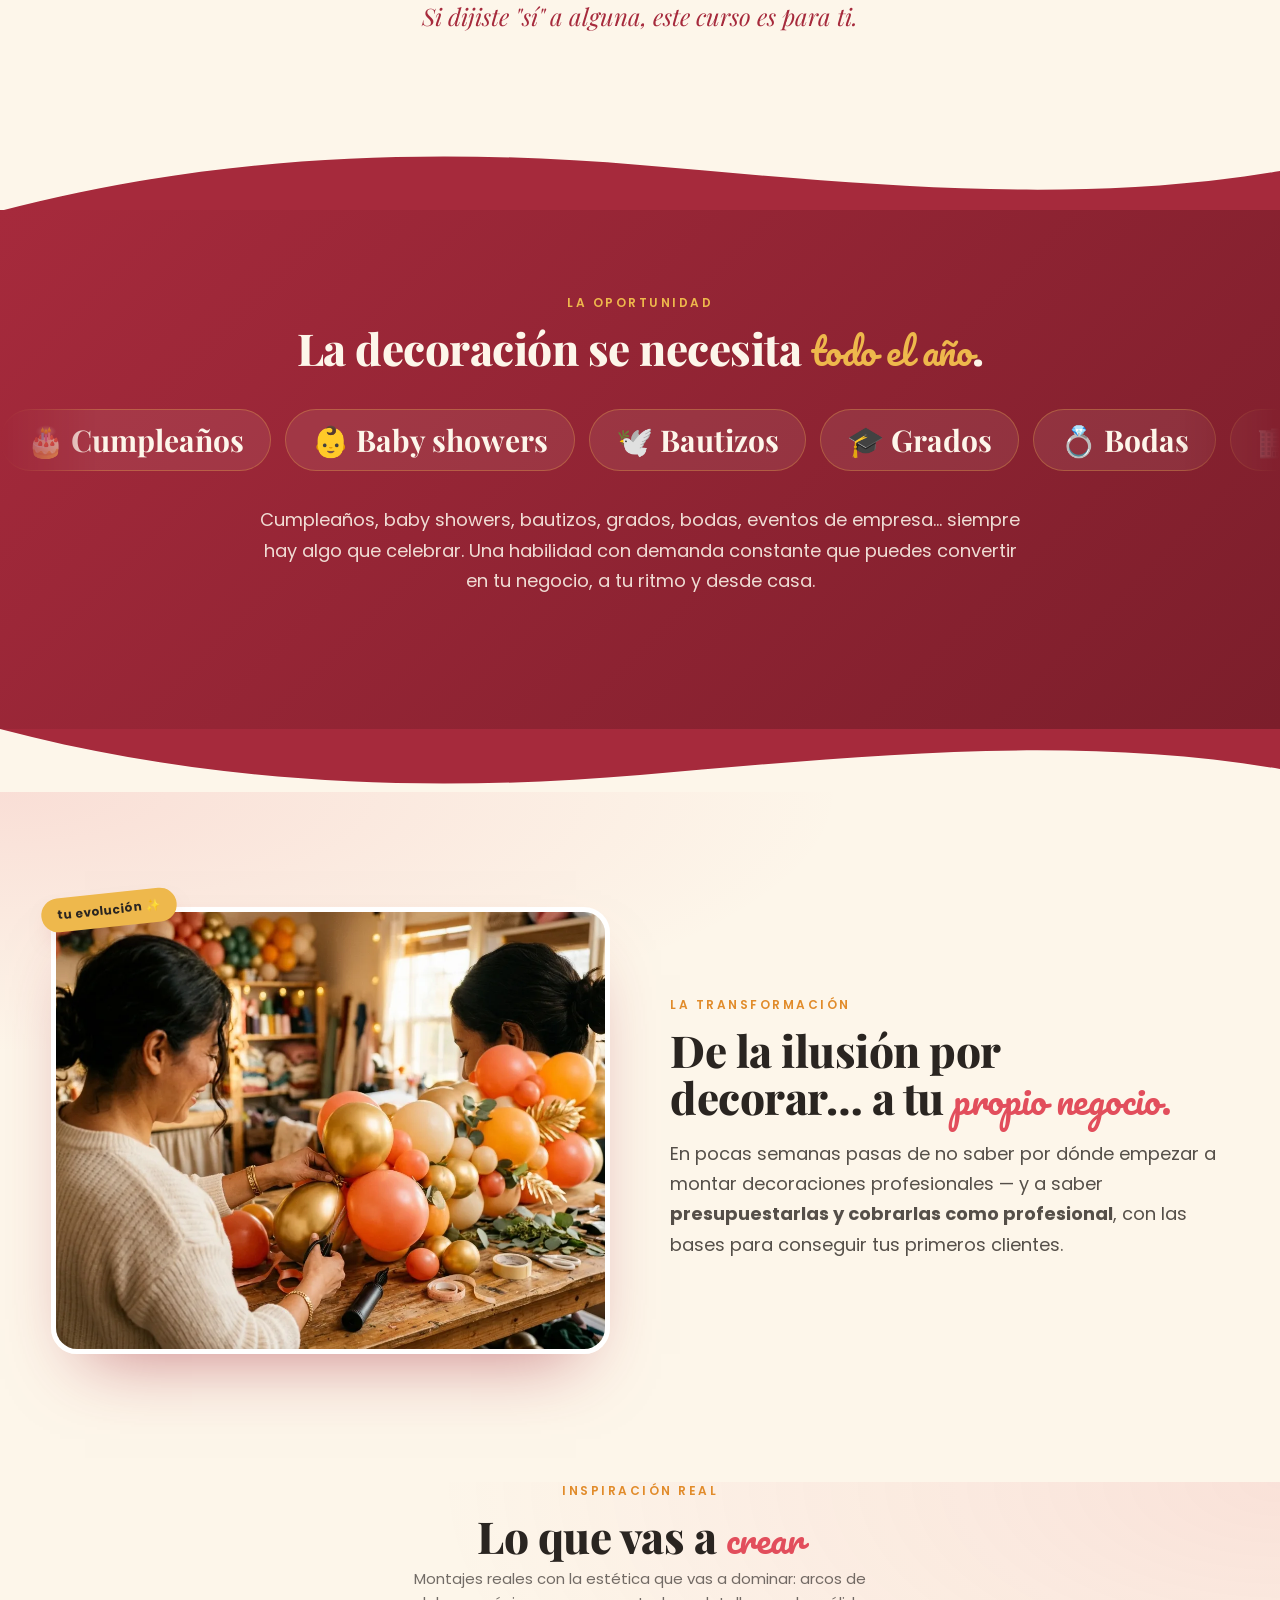
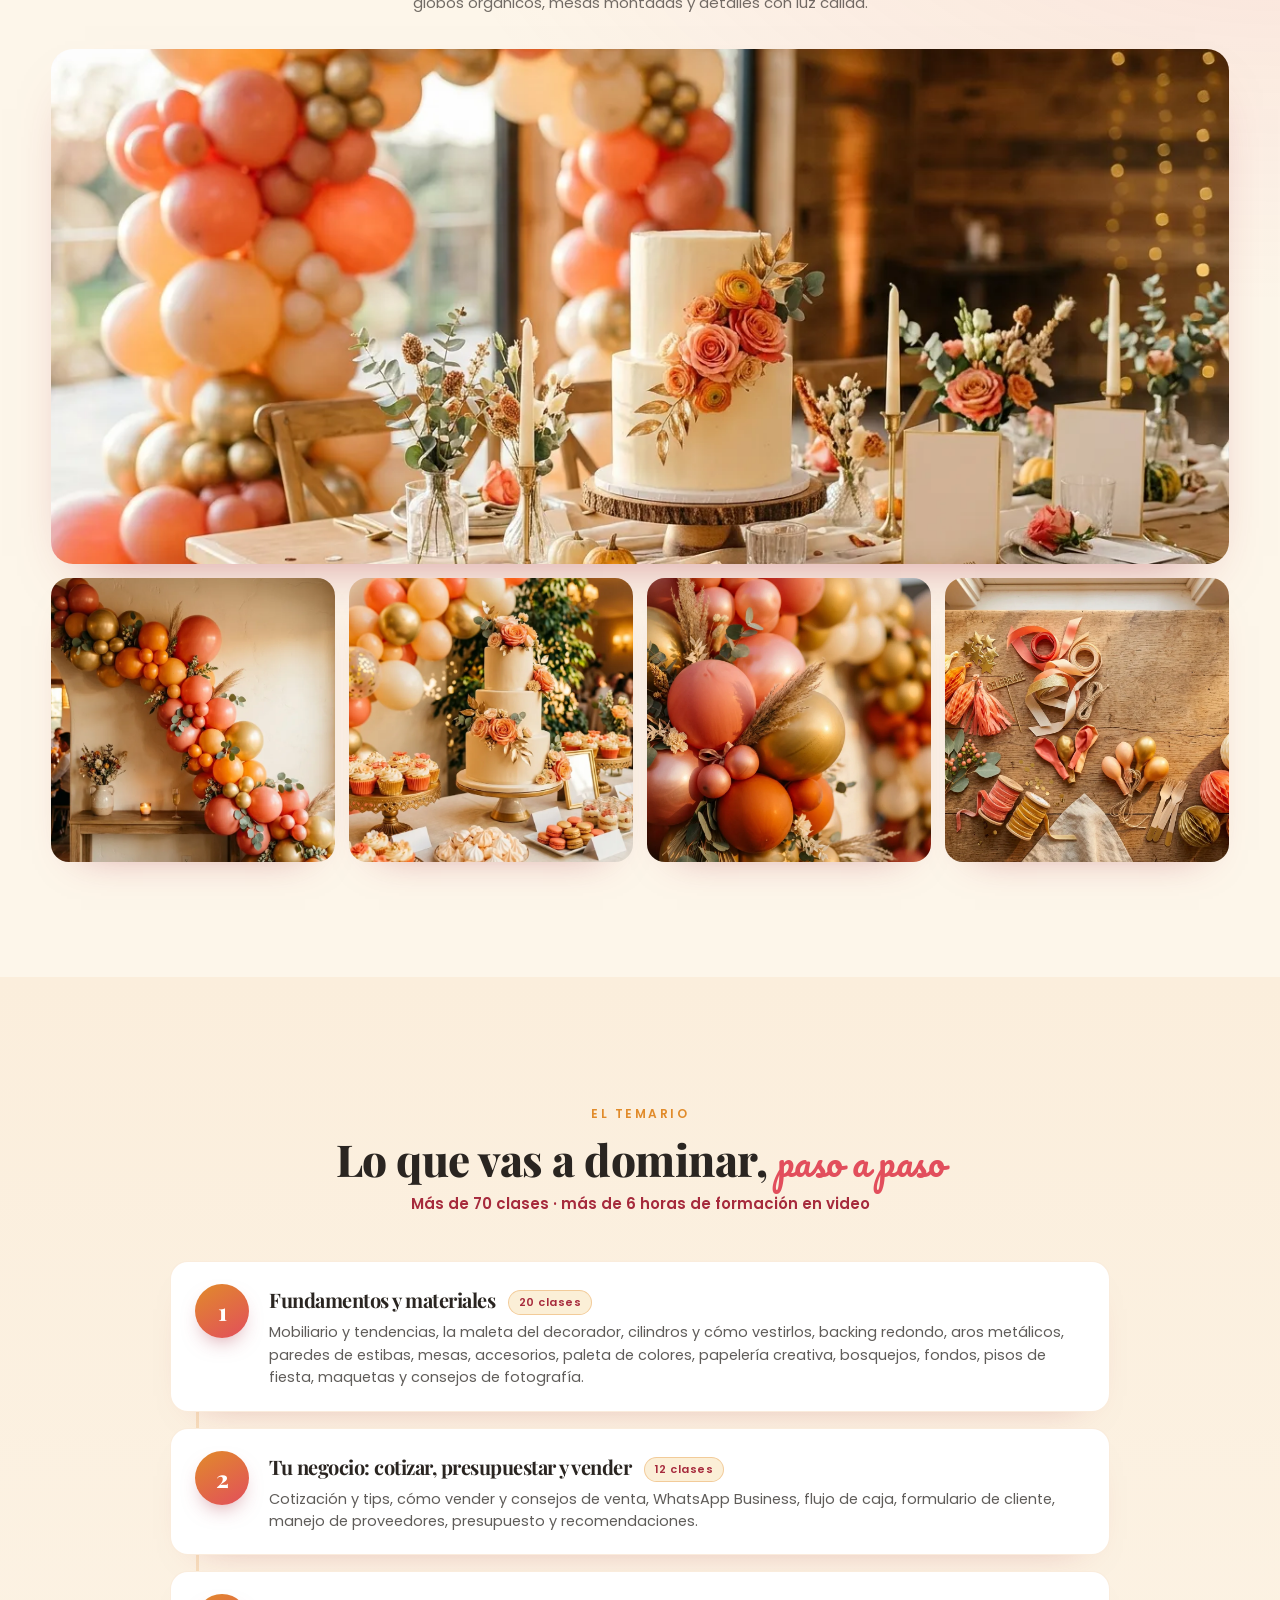
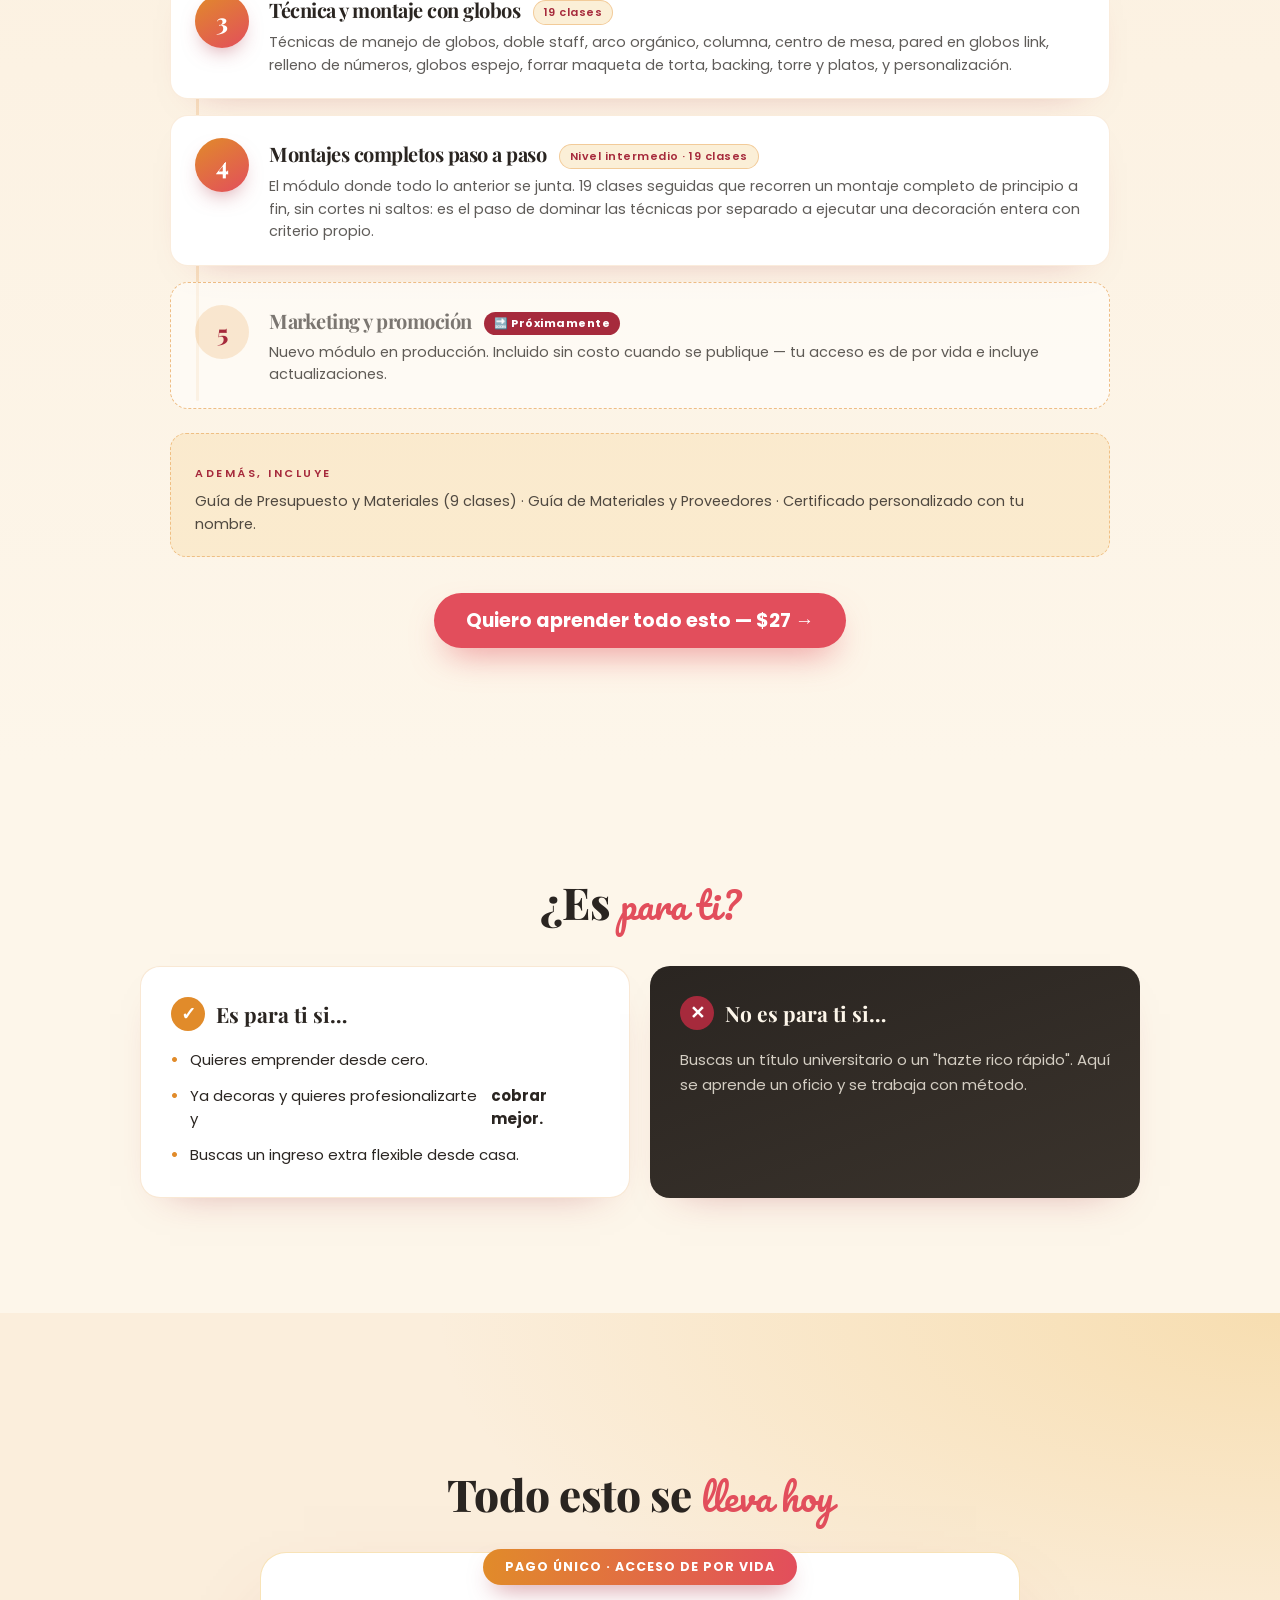
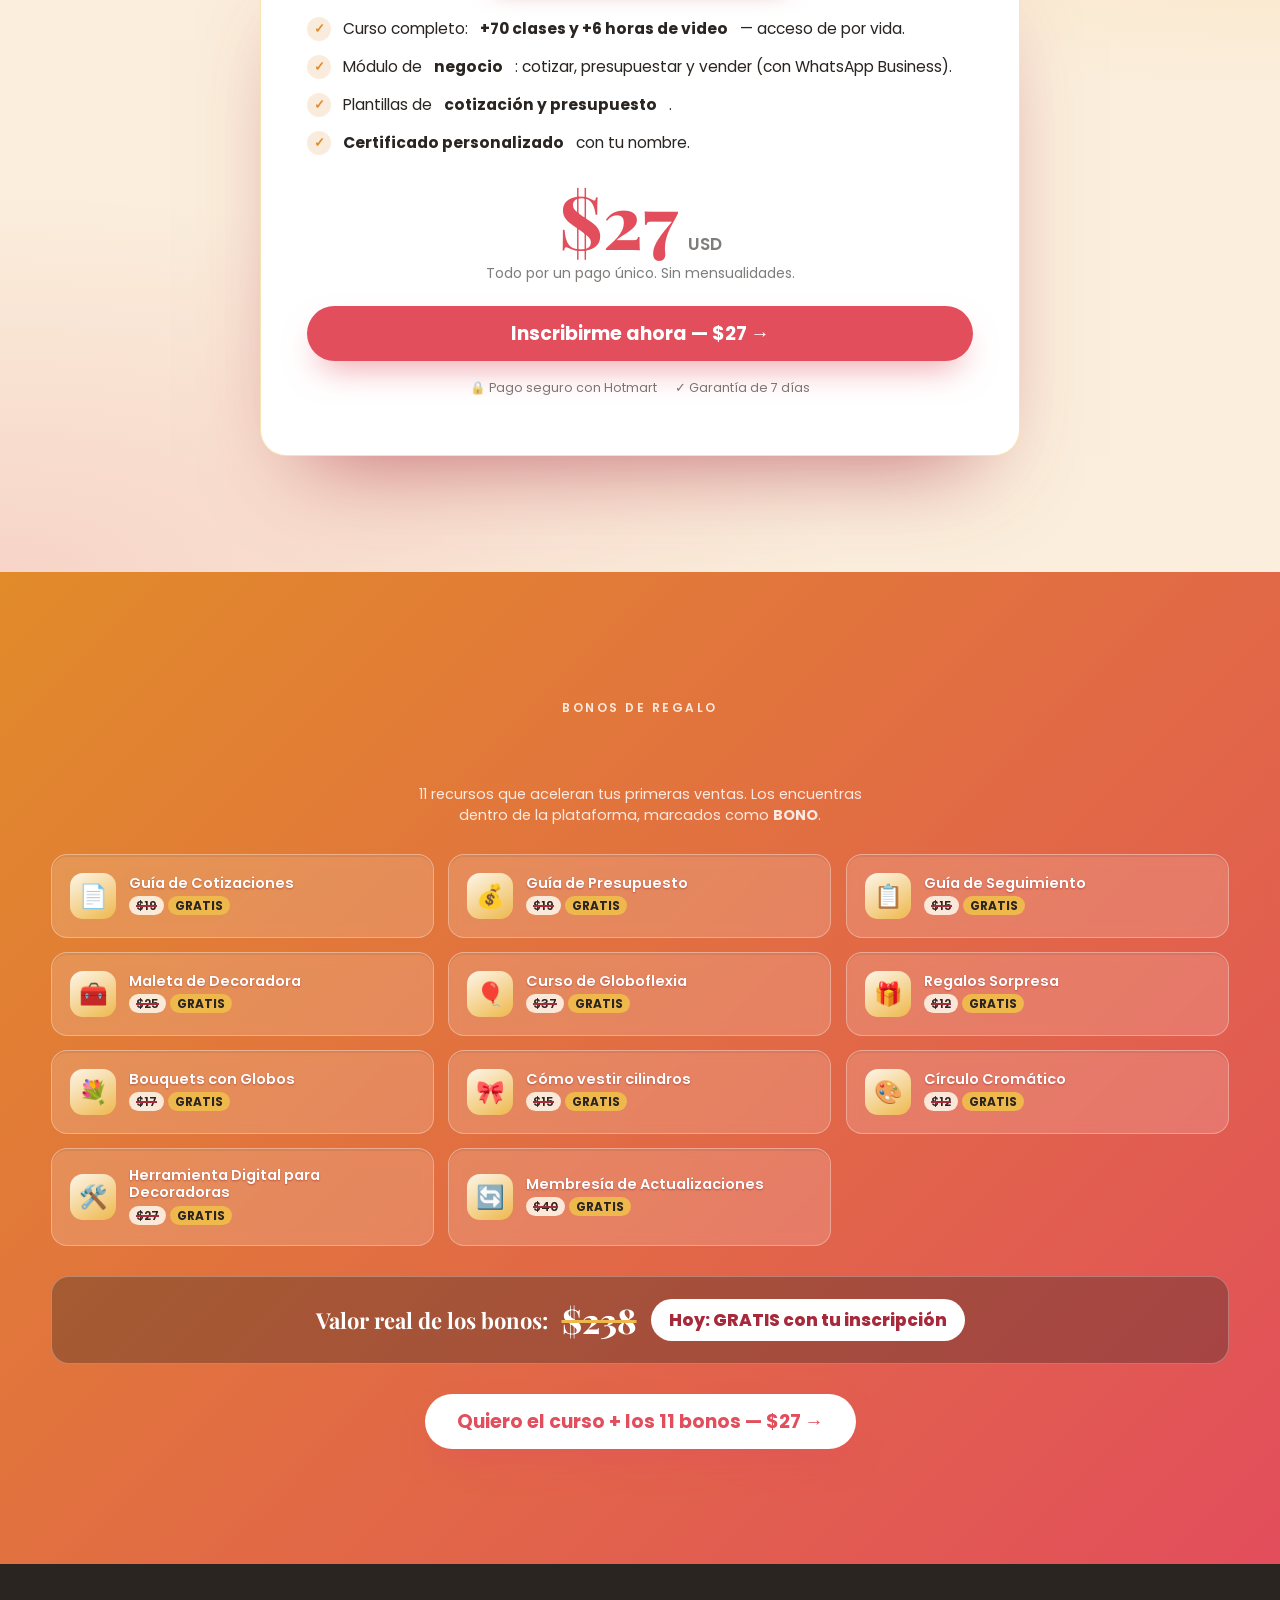
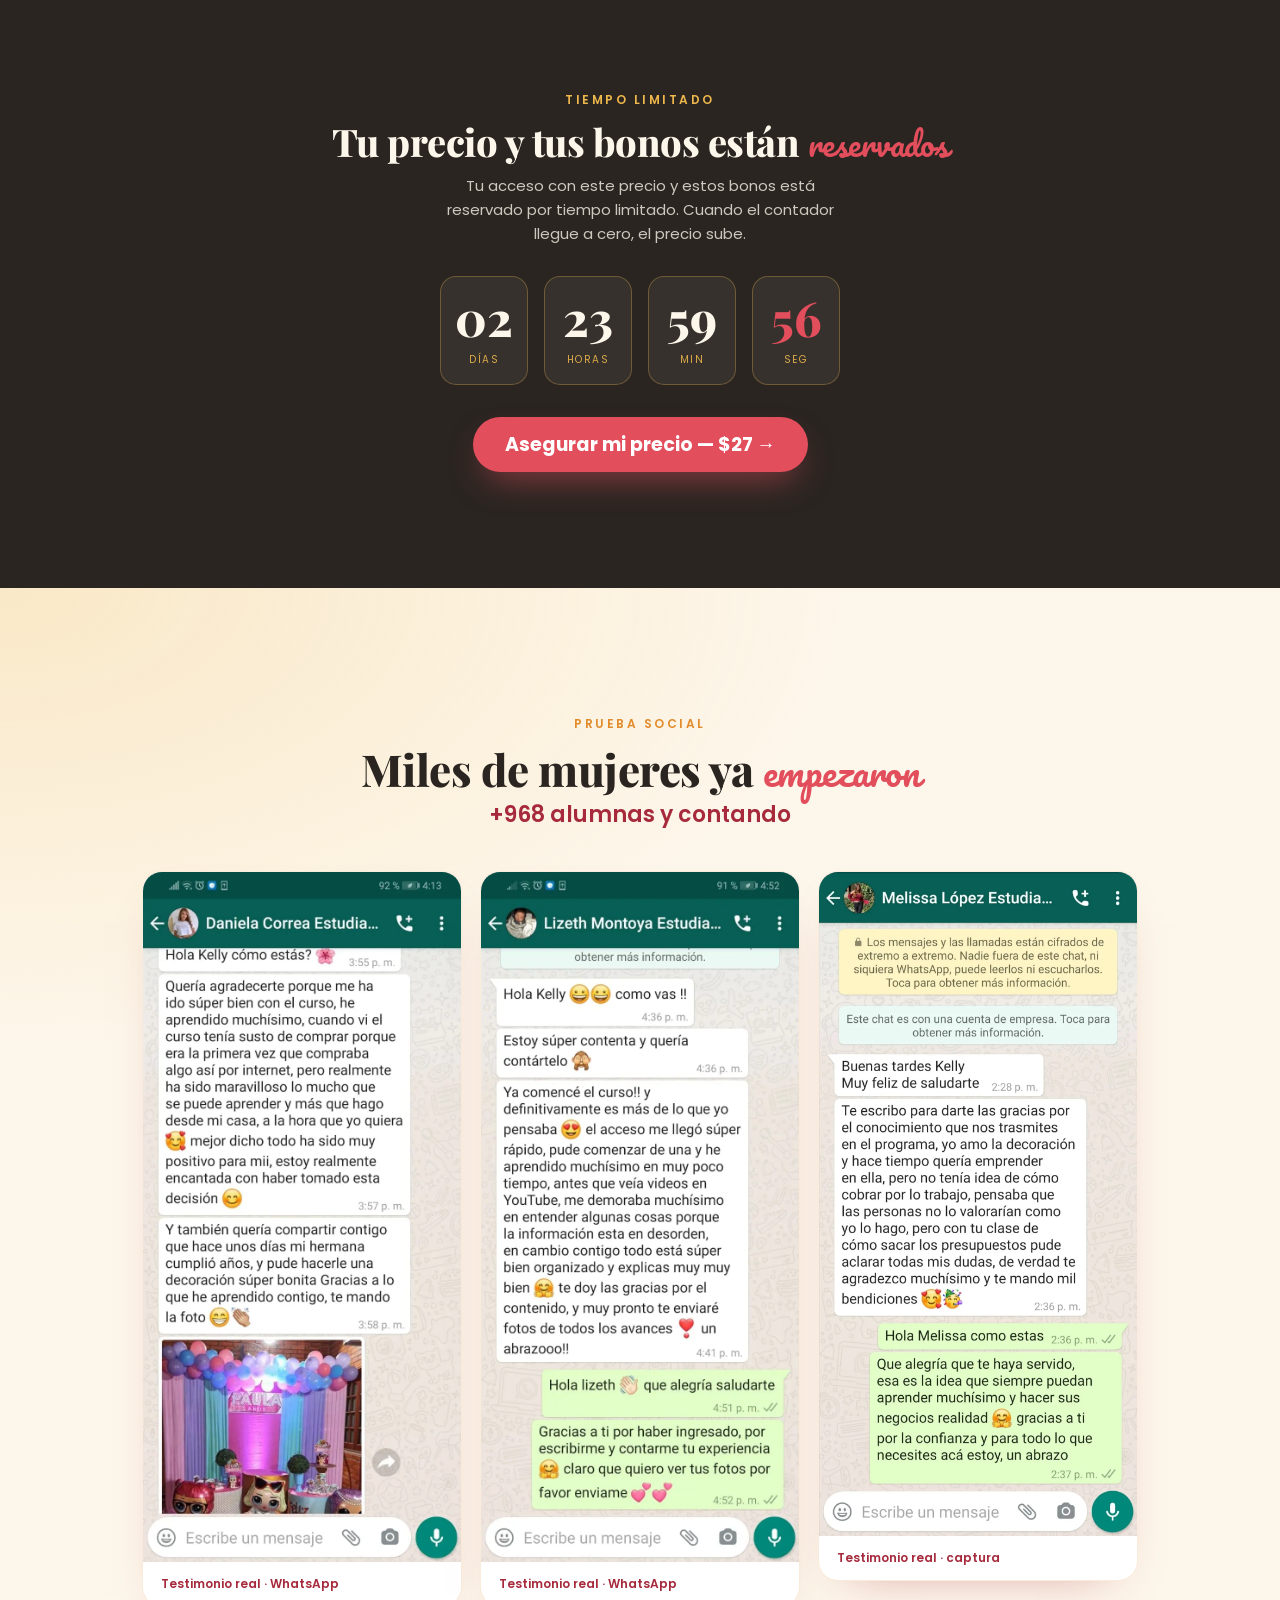
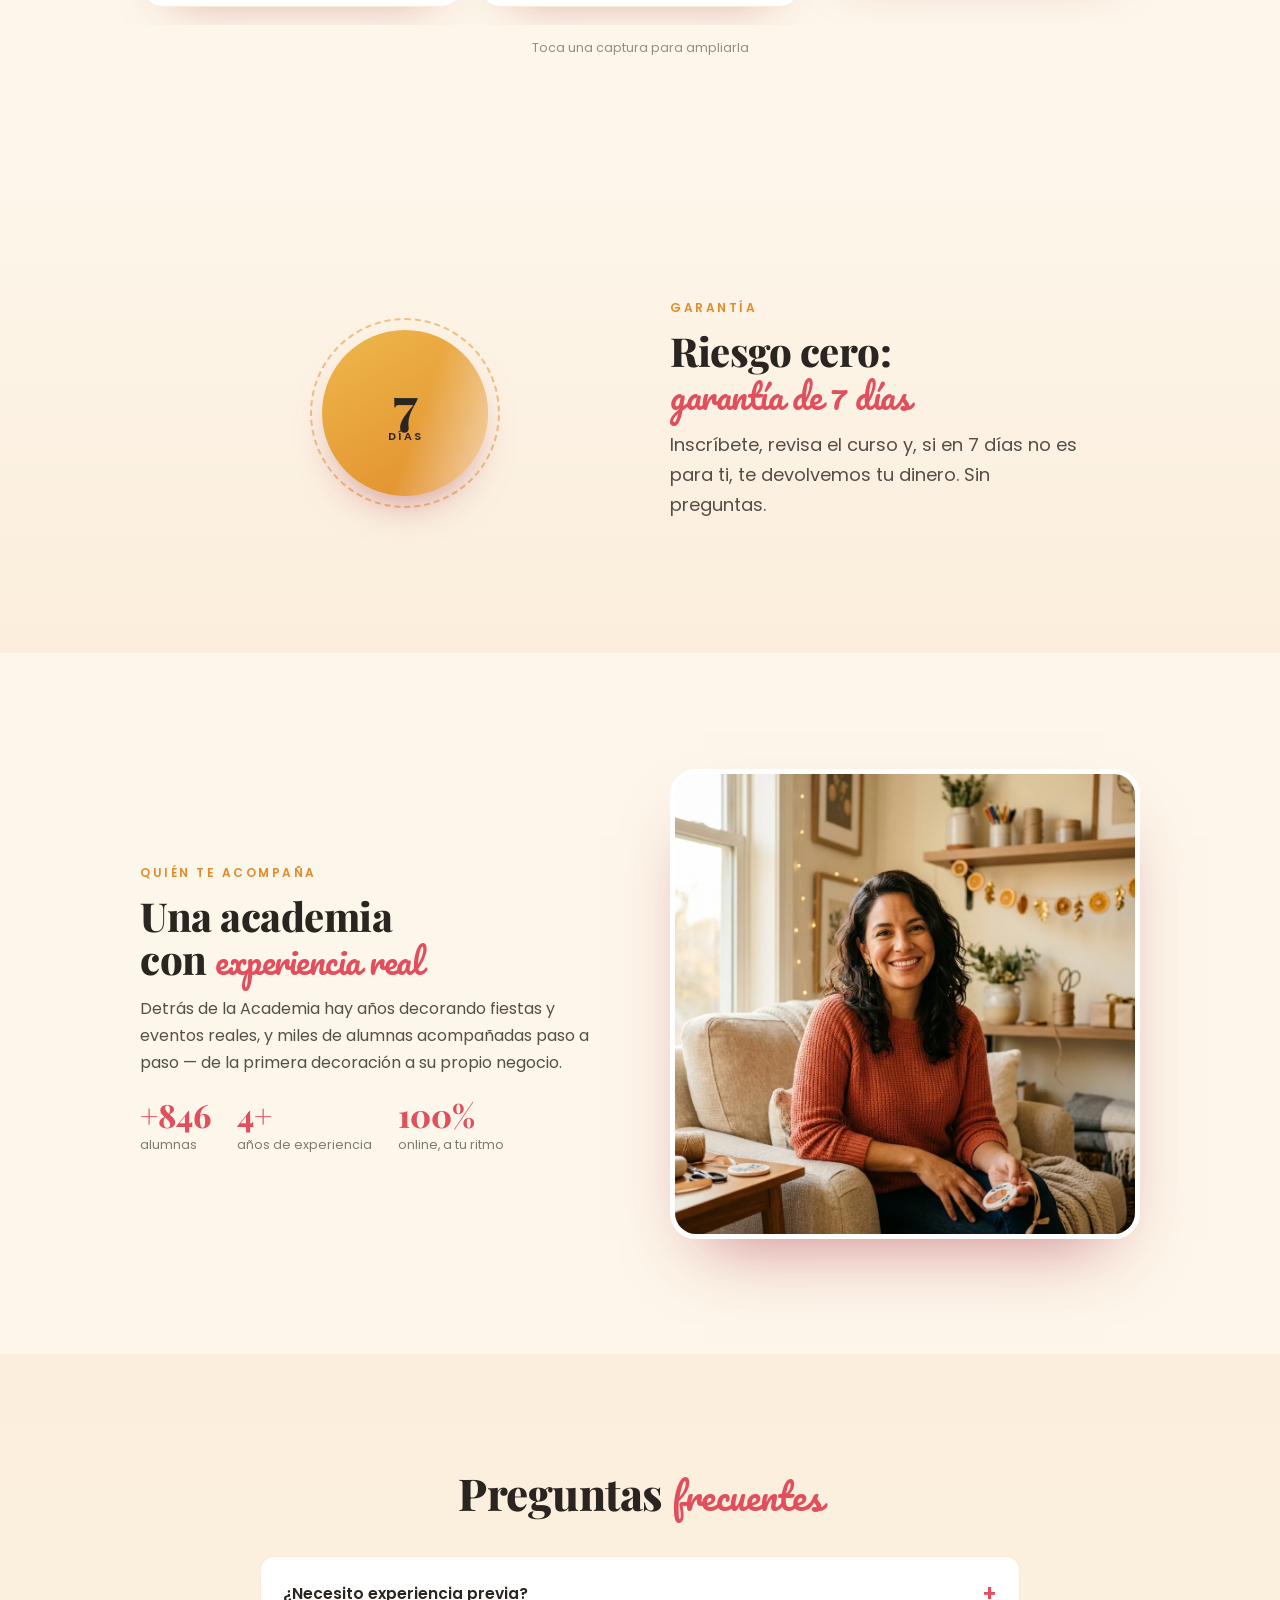
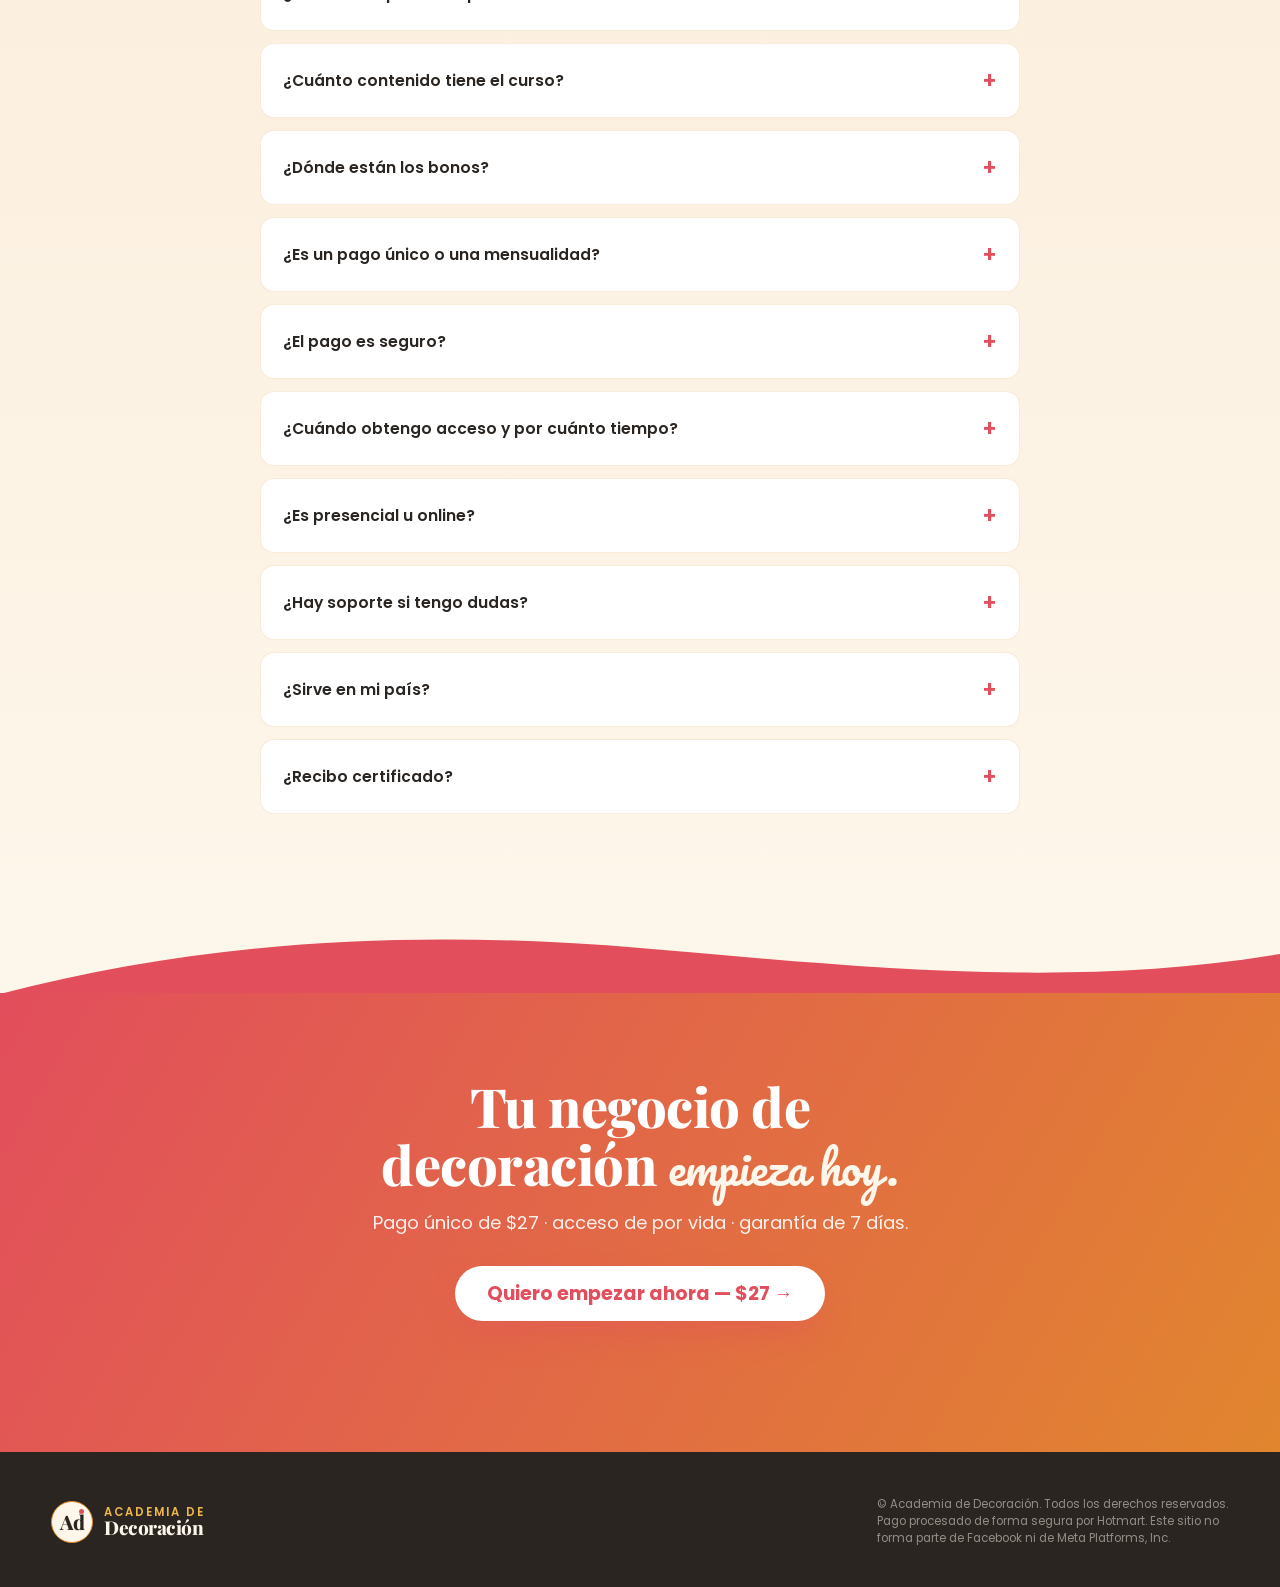
==== commit df6c9e58: "Hero: «🎓 Certificado» → «🎁 11 bonos» en la barra de cifras Co-Authored-By: Claude Opus 5.5 <noreply@" ====
--- a/index.html
+++ b/index.html
@@ -81,7 +81,7 @@
       </h1>
       <p class="lead reveal" data-delay="120" style="margin-top:22px;max-width:52ch">Domina la técnica <strong>y aprende a presupuestar y cobrar tu trabajo como profesional</strong> — el paso a paso completo para empezar tu propio negocio de decoración, aunque partas de cero.</p>
       <p class="reveal" data-delay="240" style="margin:30px 0 0"><a class="btn btn--glow" data-checkout data-boton="hero" href="https://pay.hotmart.com/V106592052Q">Quiero empezar hoy — $27 →</a></p>
-      <p class="cifras reveal" data-delay="300"><span>📚 Básico e intermedio</span><span>🎬 +70 clases</span><span>⏱️ +6 horas en video</span><span>🎓 Certificado</span></p>
+      <p class="cifras reveal" data-delay="300"><span>📚 Básico e intermedio</span><span>🎬 +70 clases</span><span>⏱️ +6 horas en video</span><span>🎁 11 bonos</span></p>
       <p class="trust reveal" data-delay="360"><span>✓ Pago 100% seguro</span><span>✓ Acceso de por vida</span><span>✓ Garantía 7 días</span></p>
     </div>
     <div class="reveal" data-delay="180" style="position:relative">
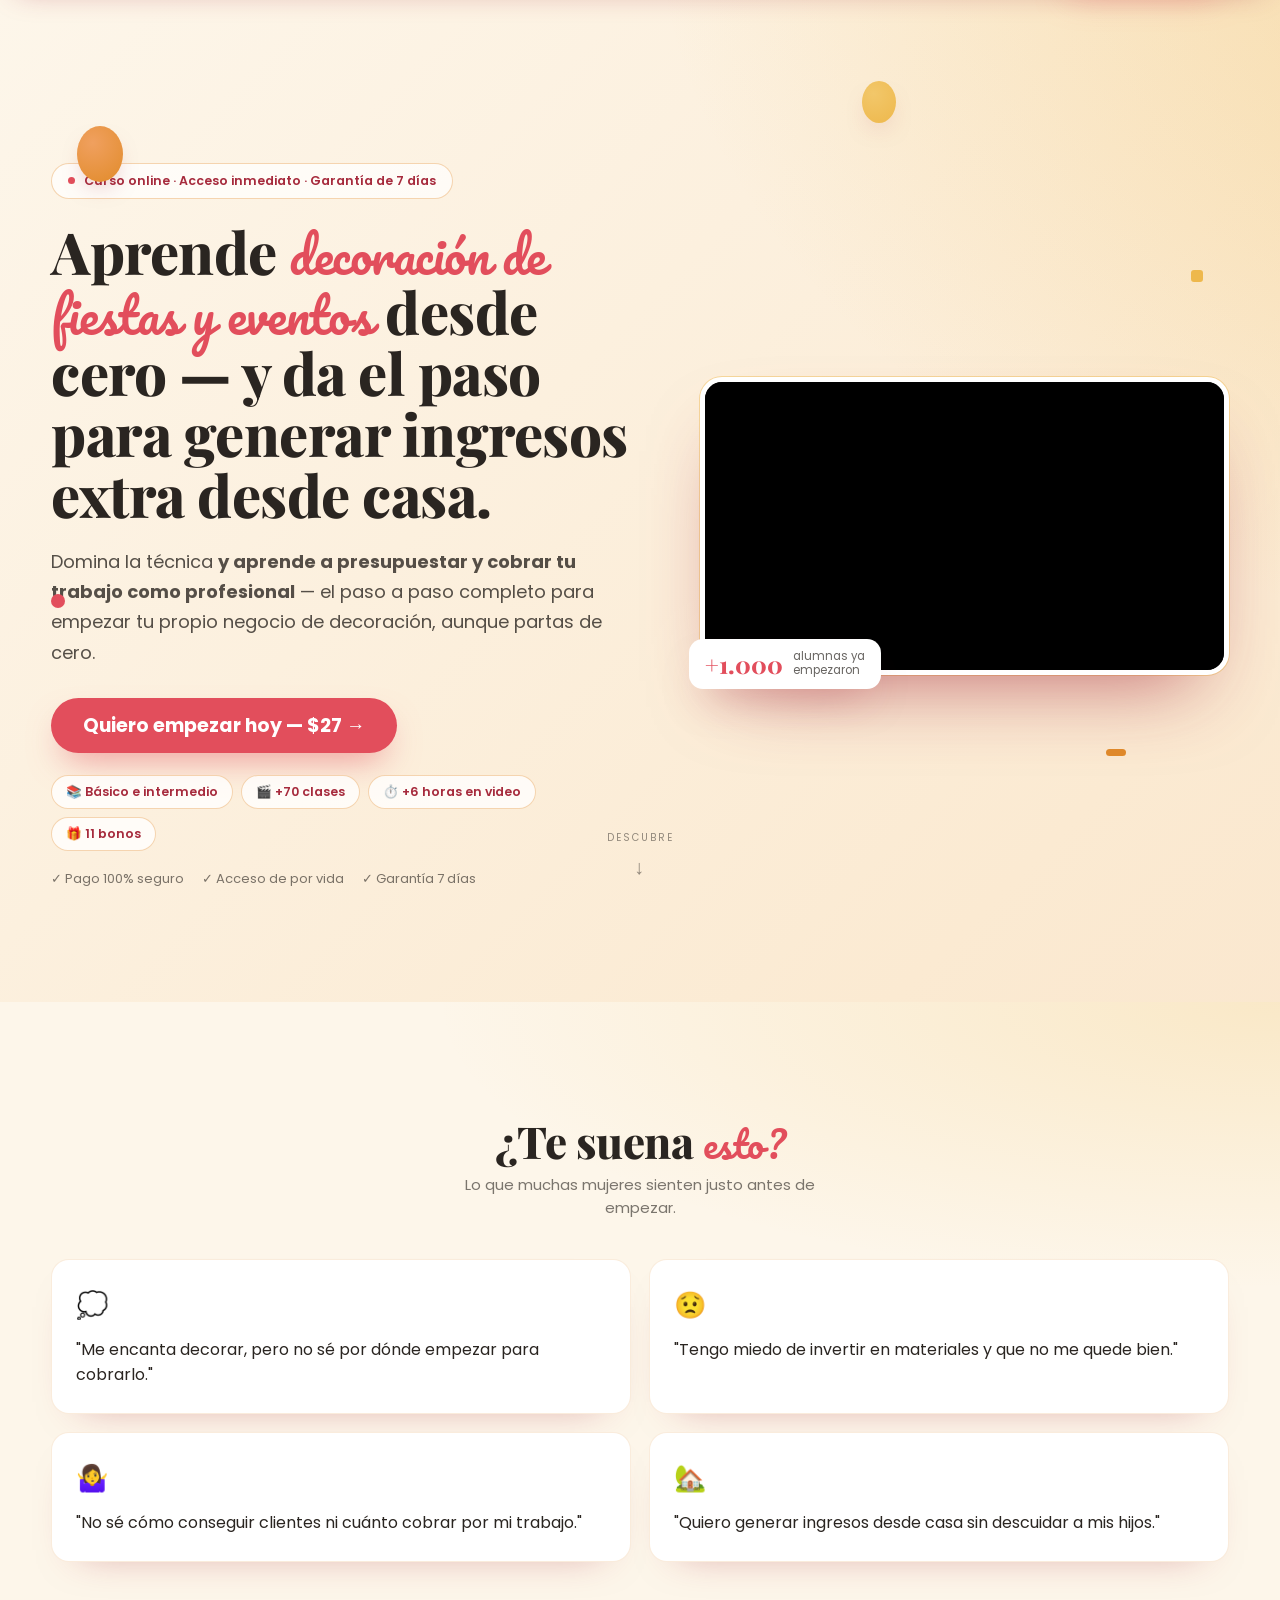
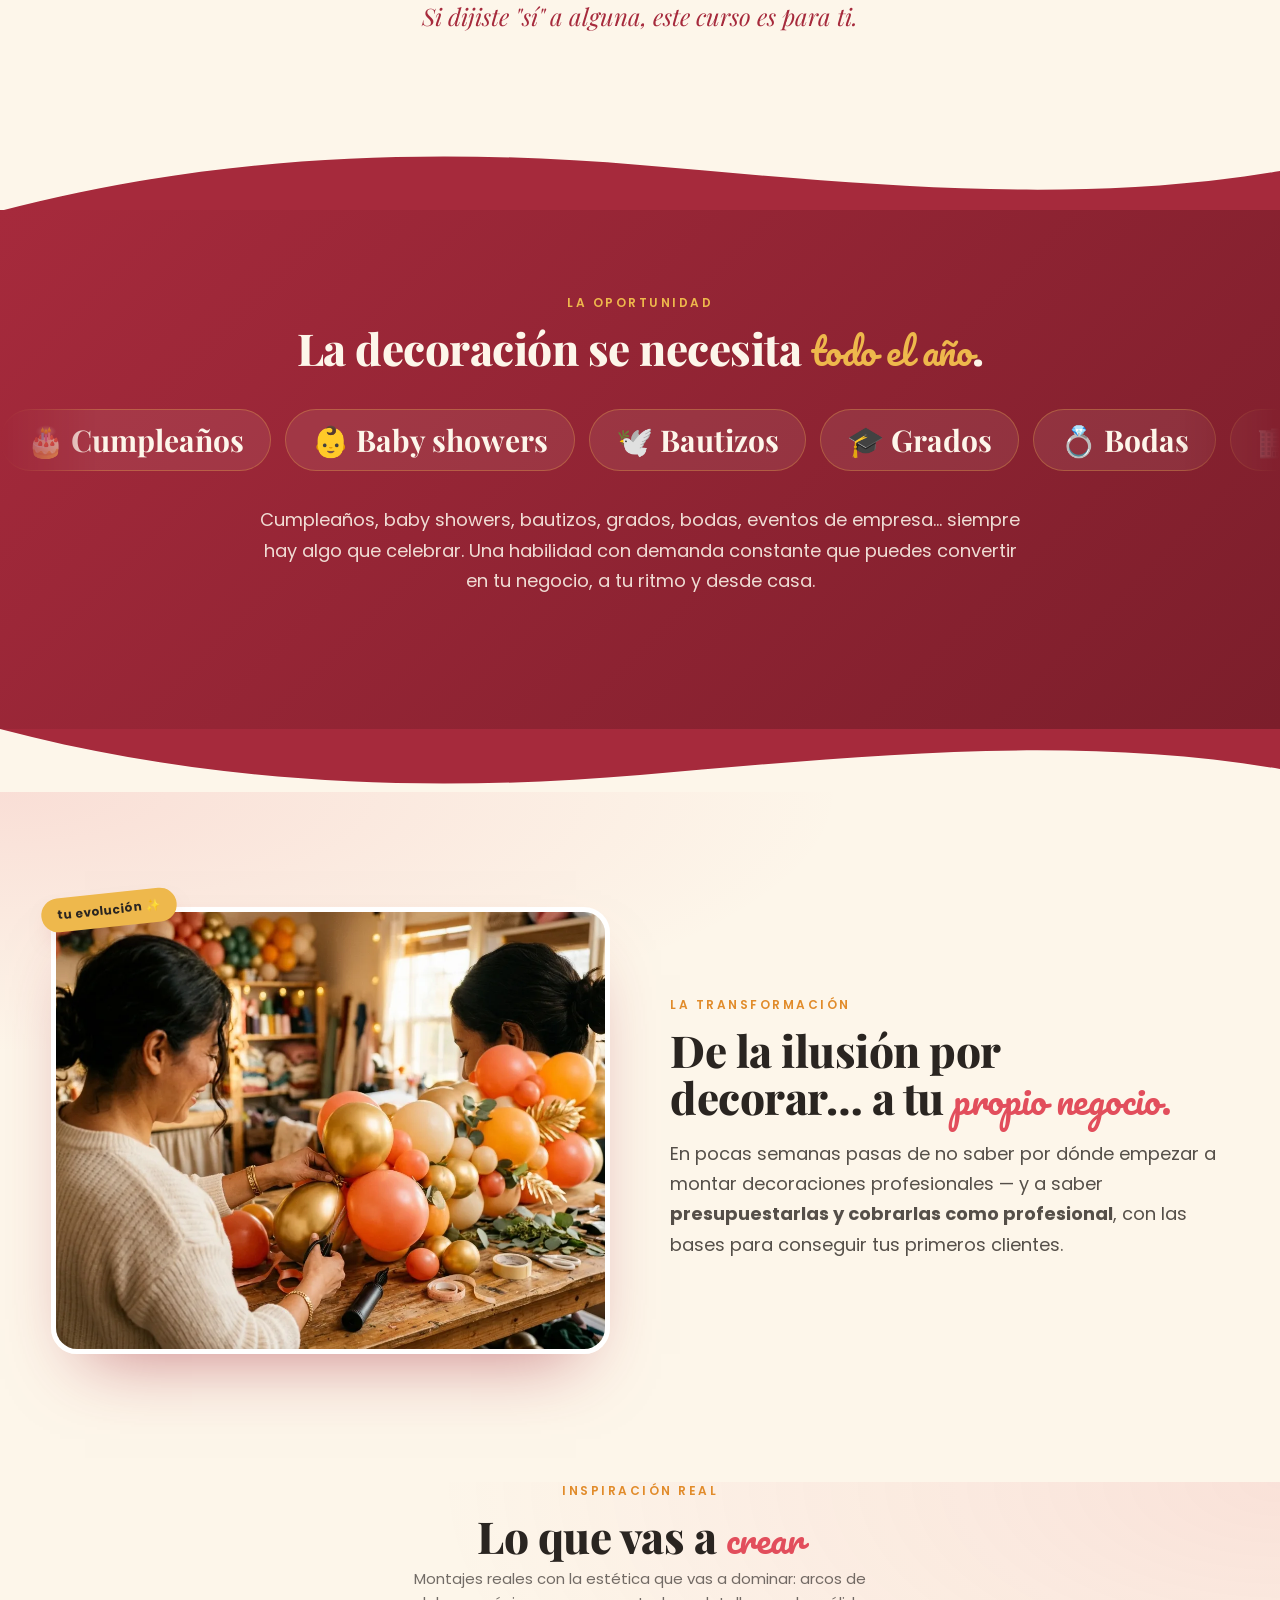
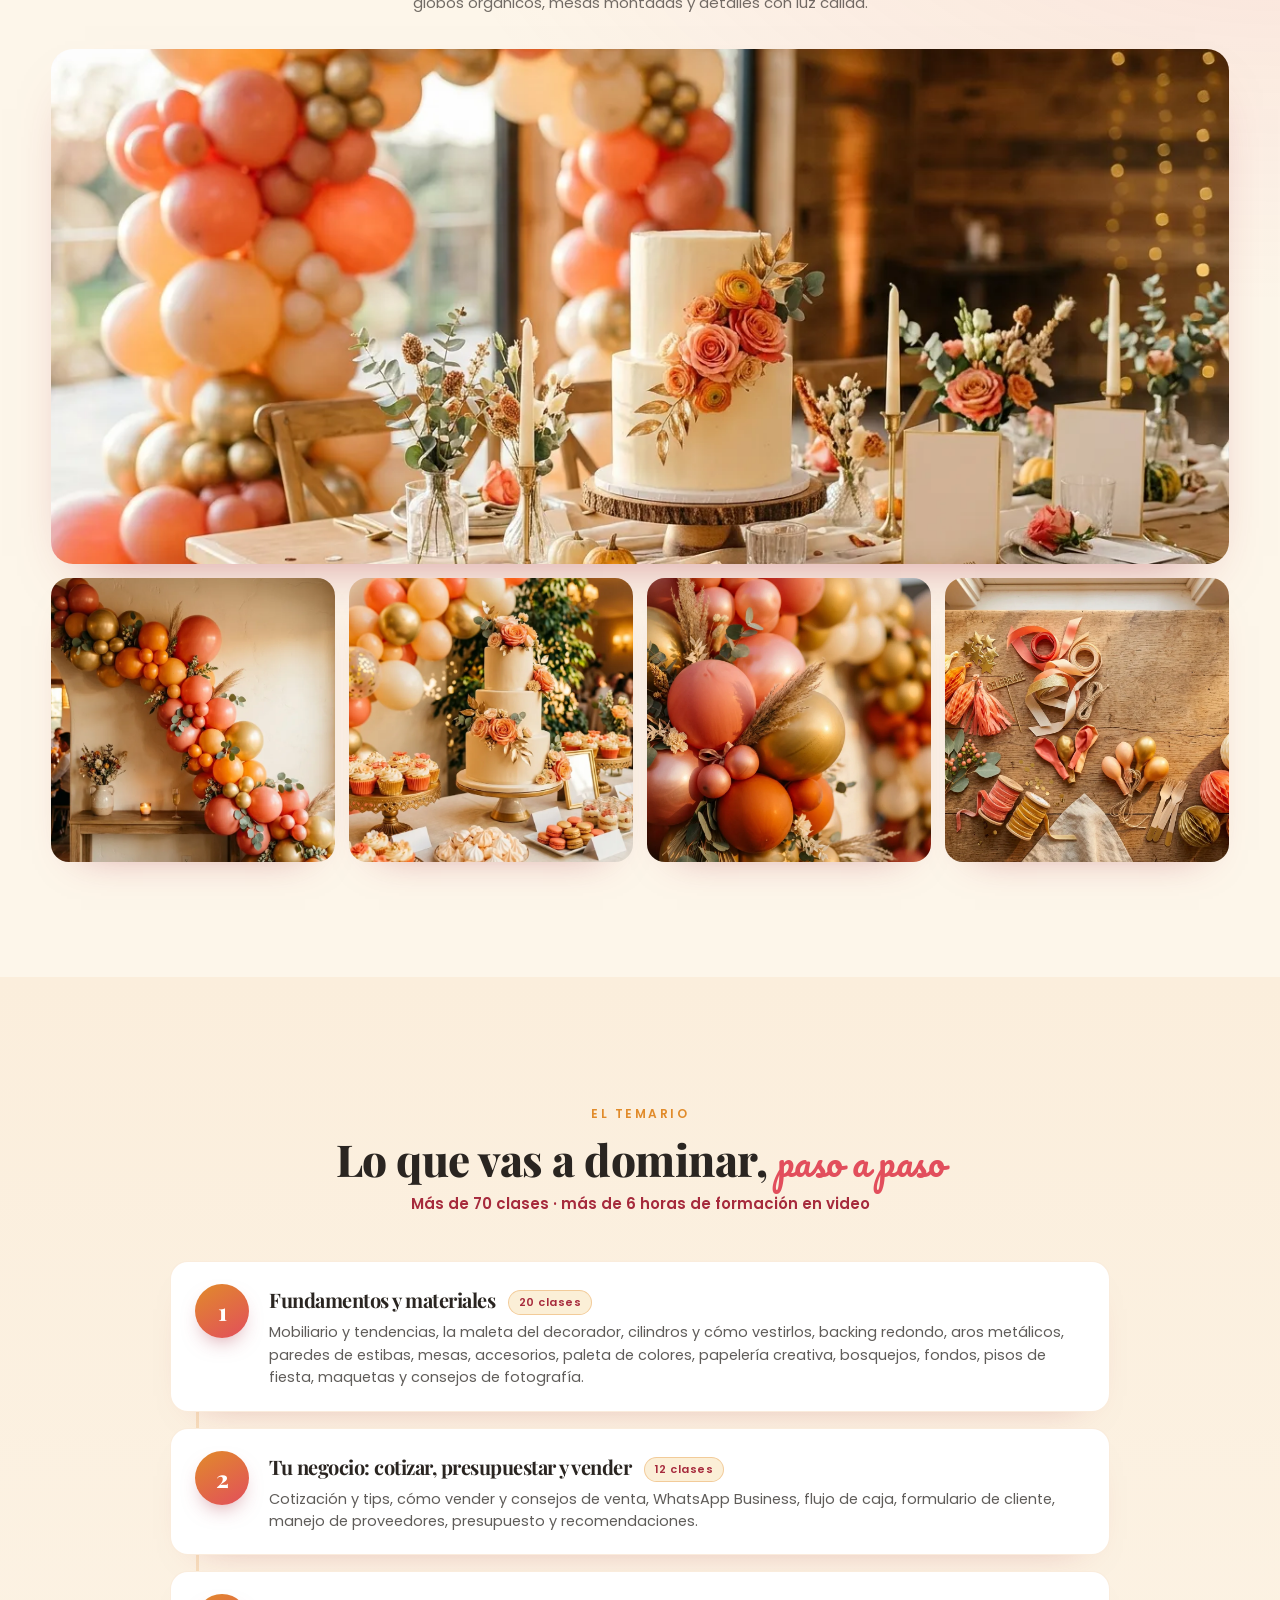
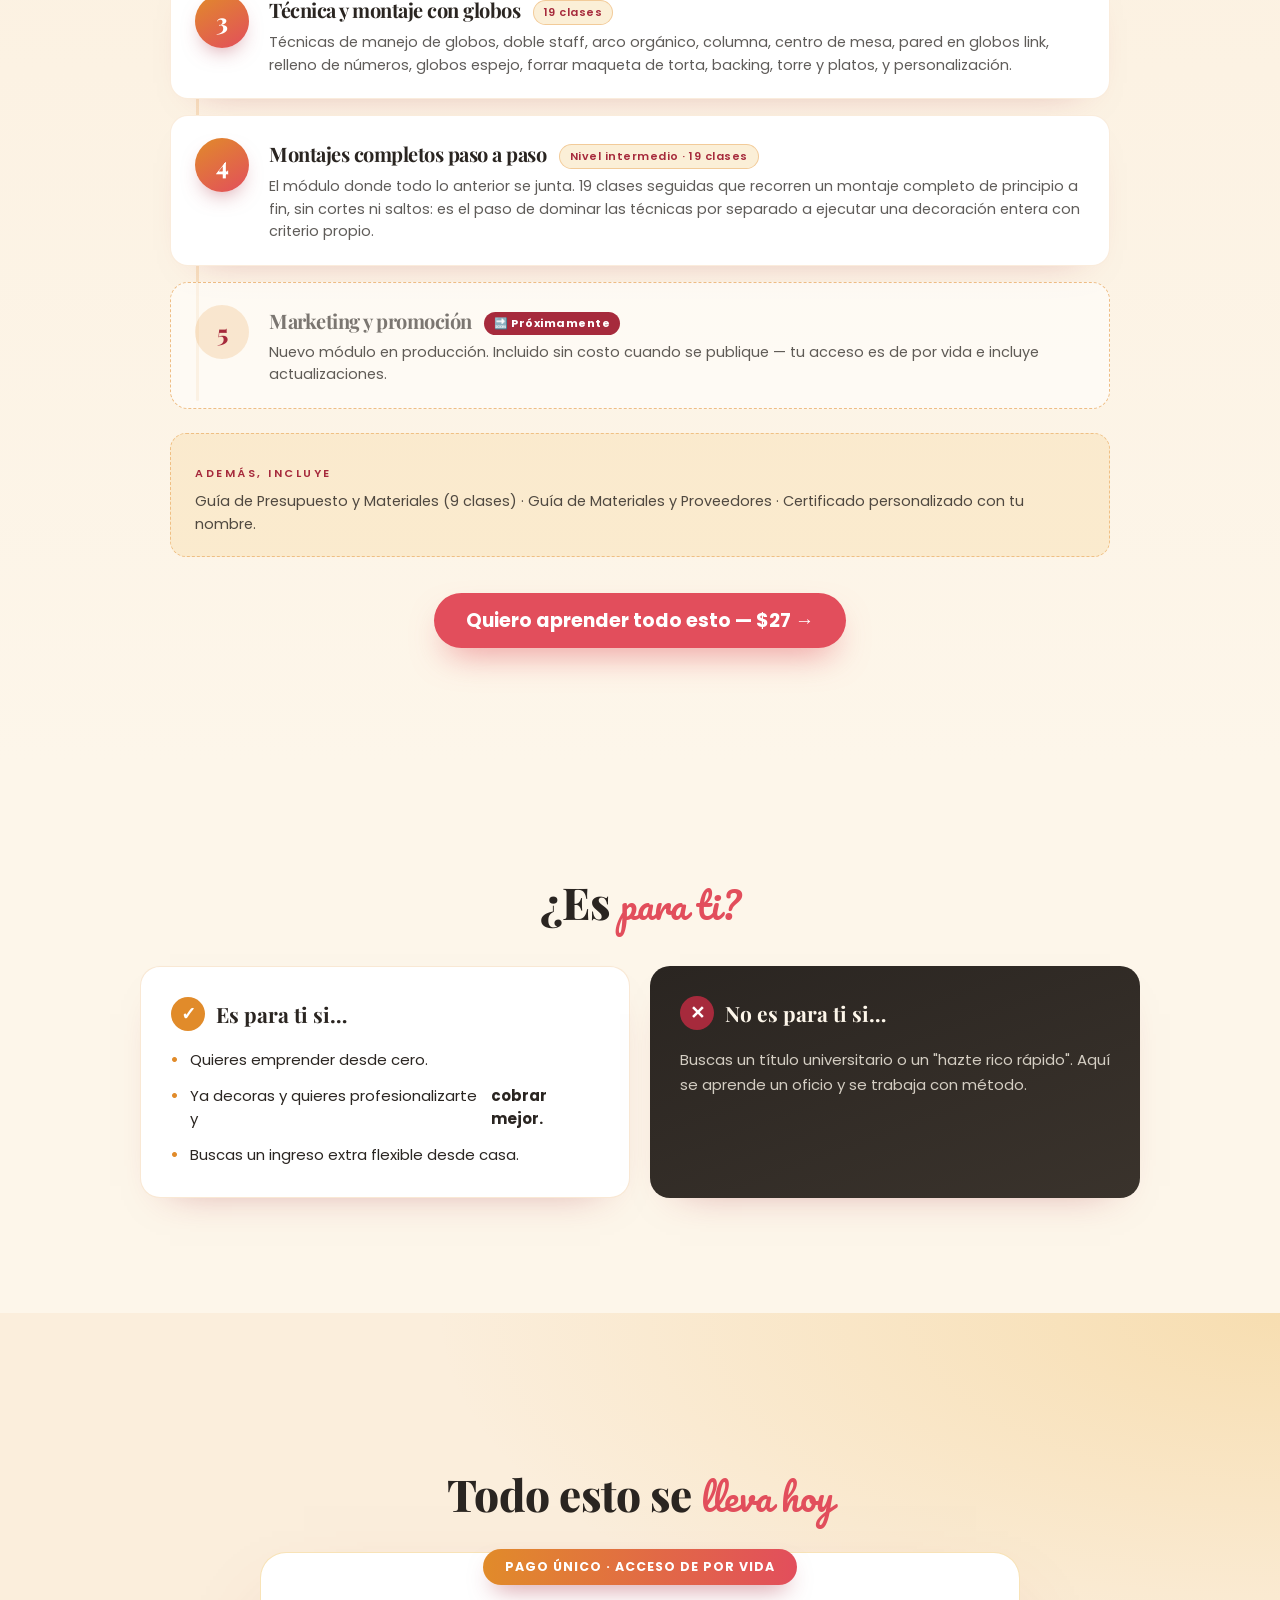
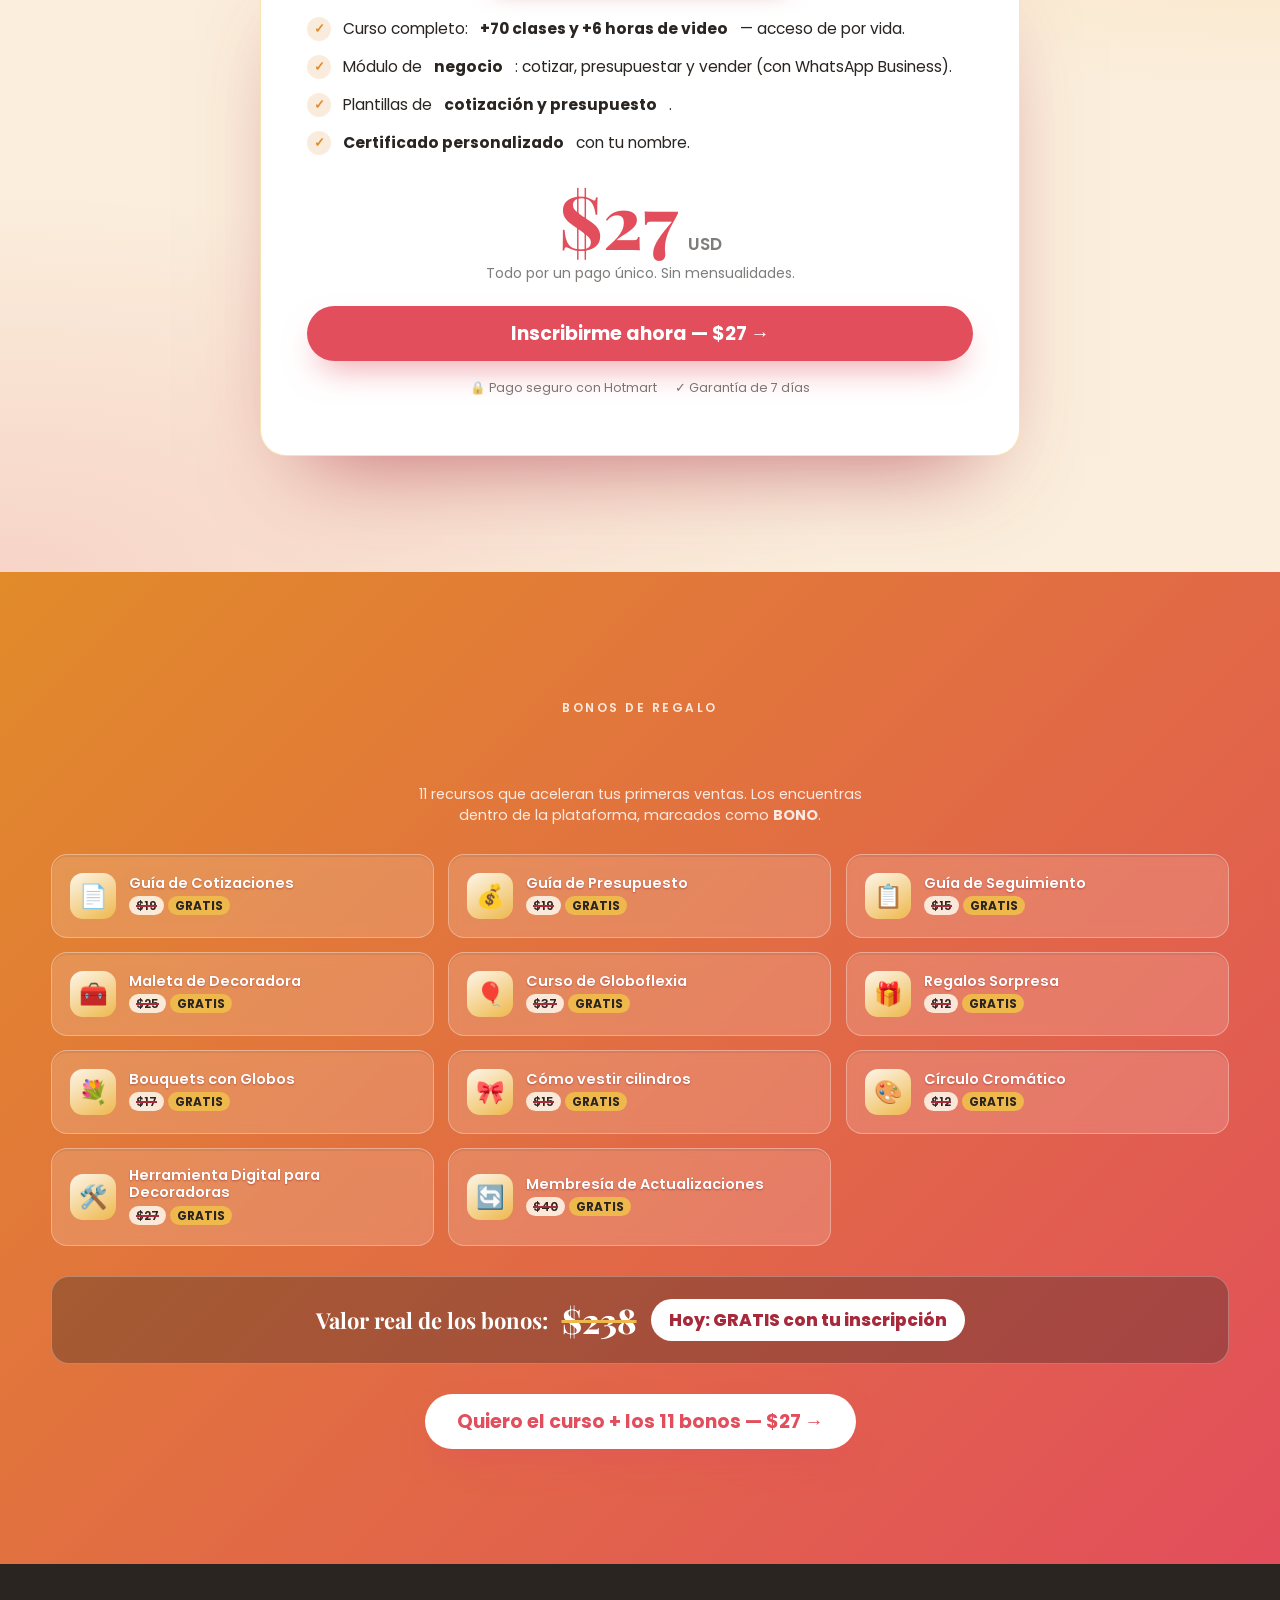
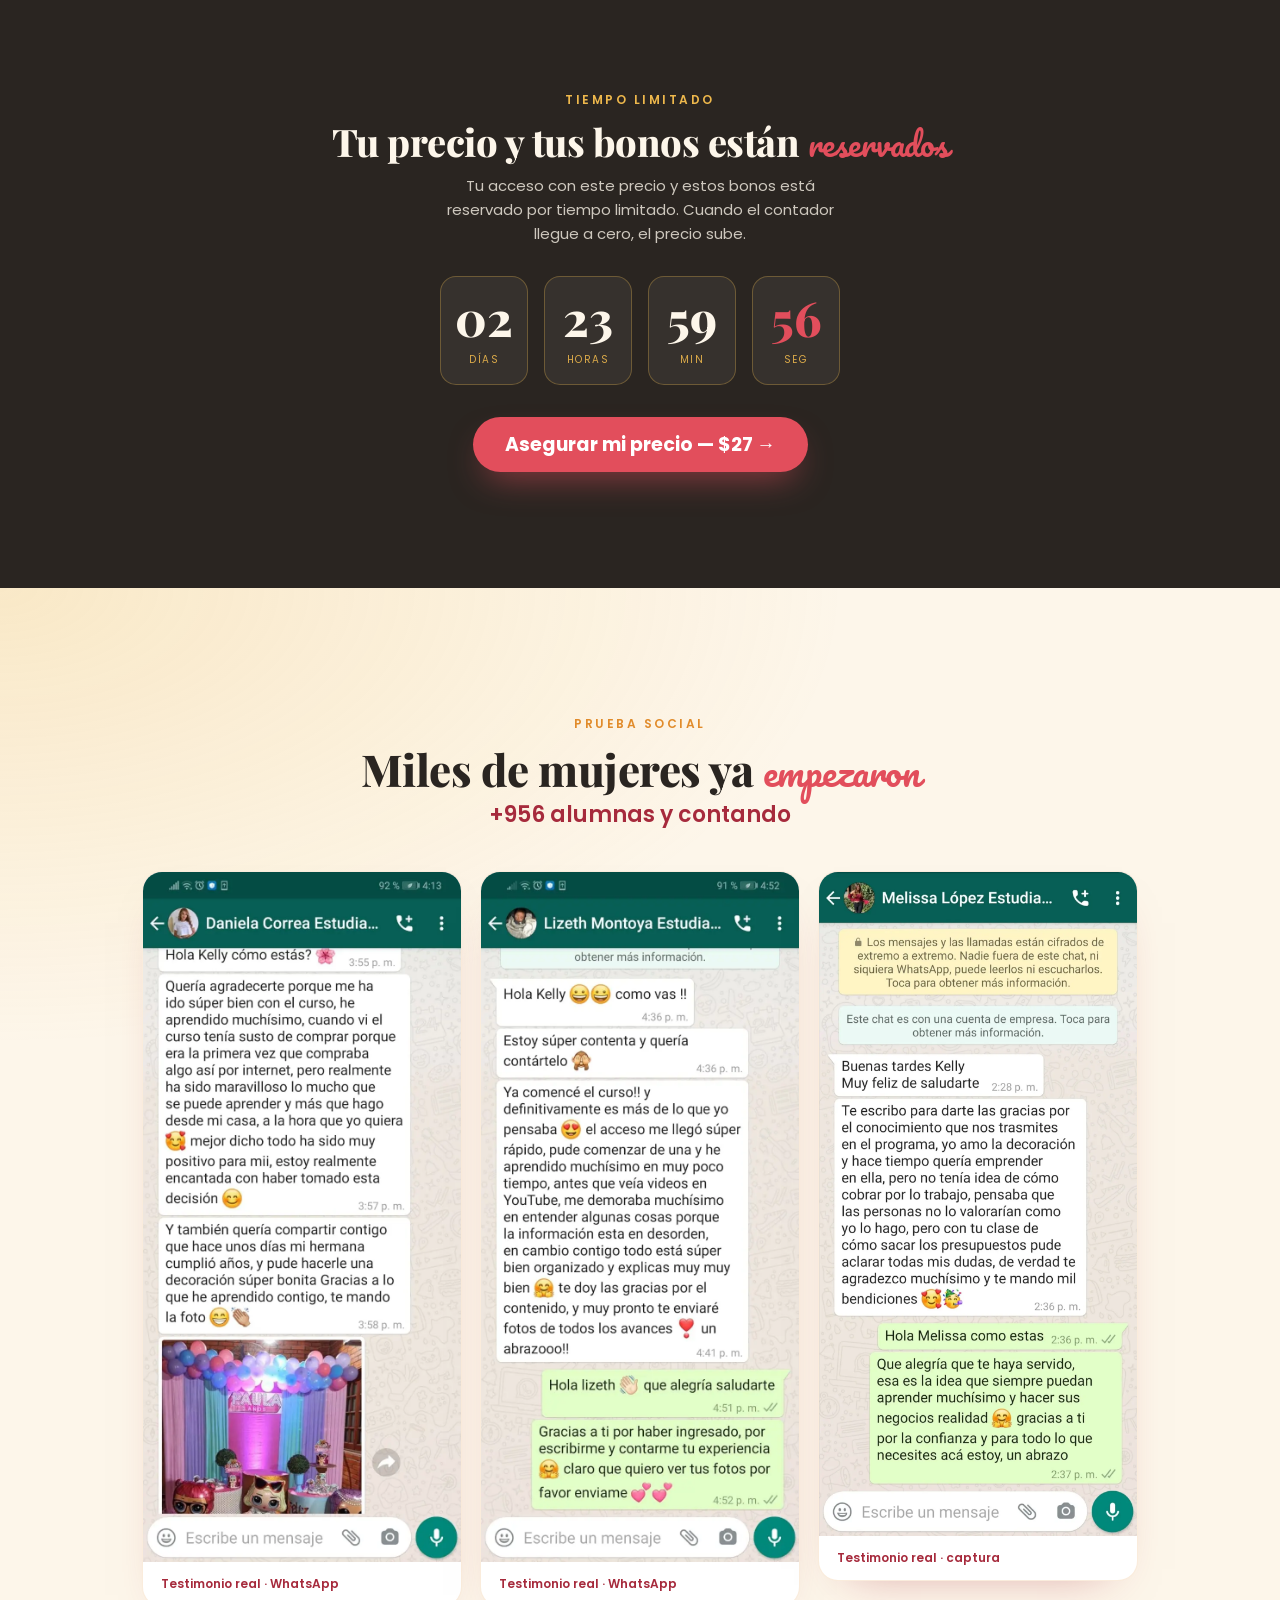
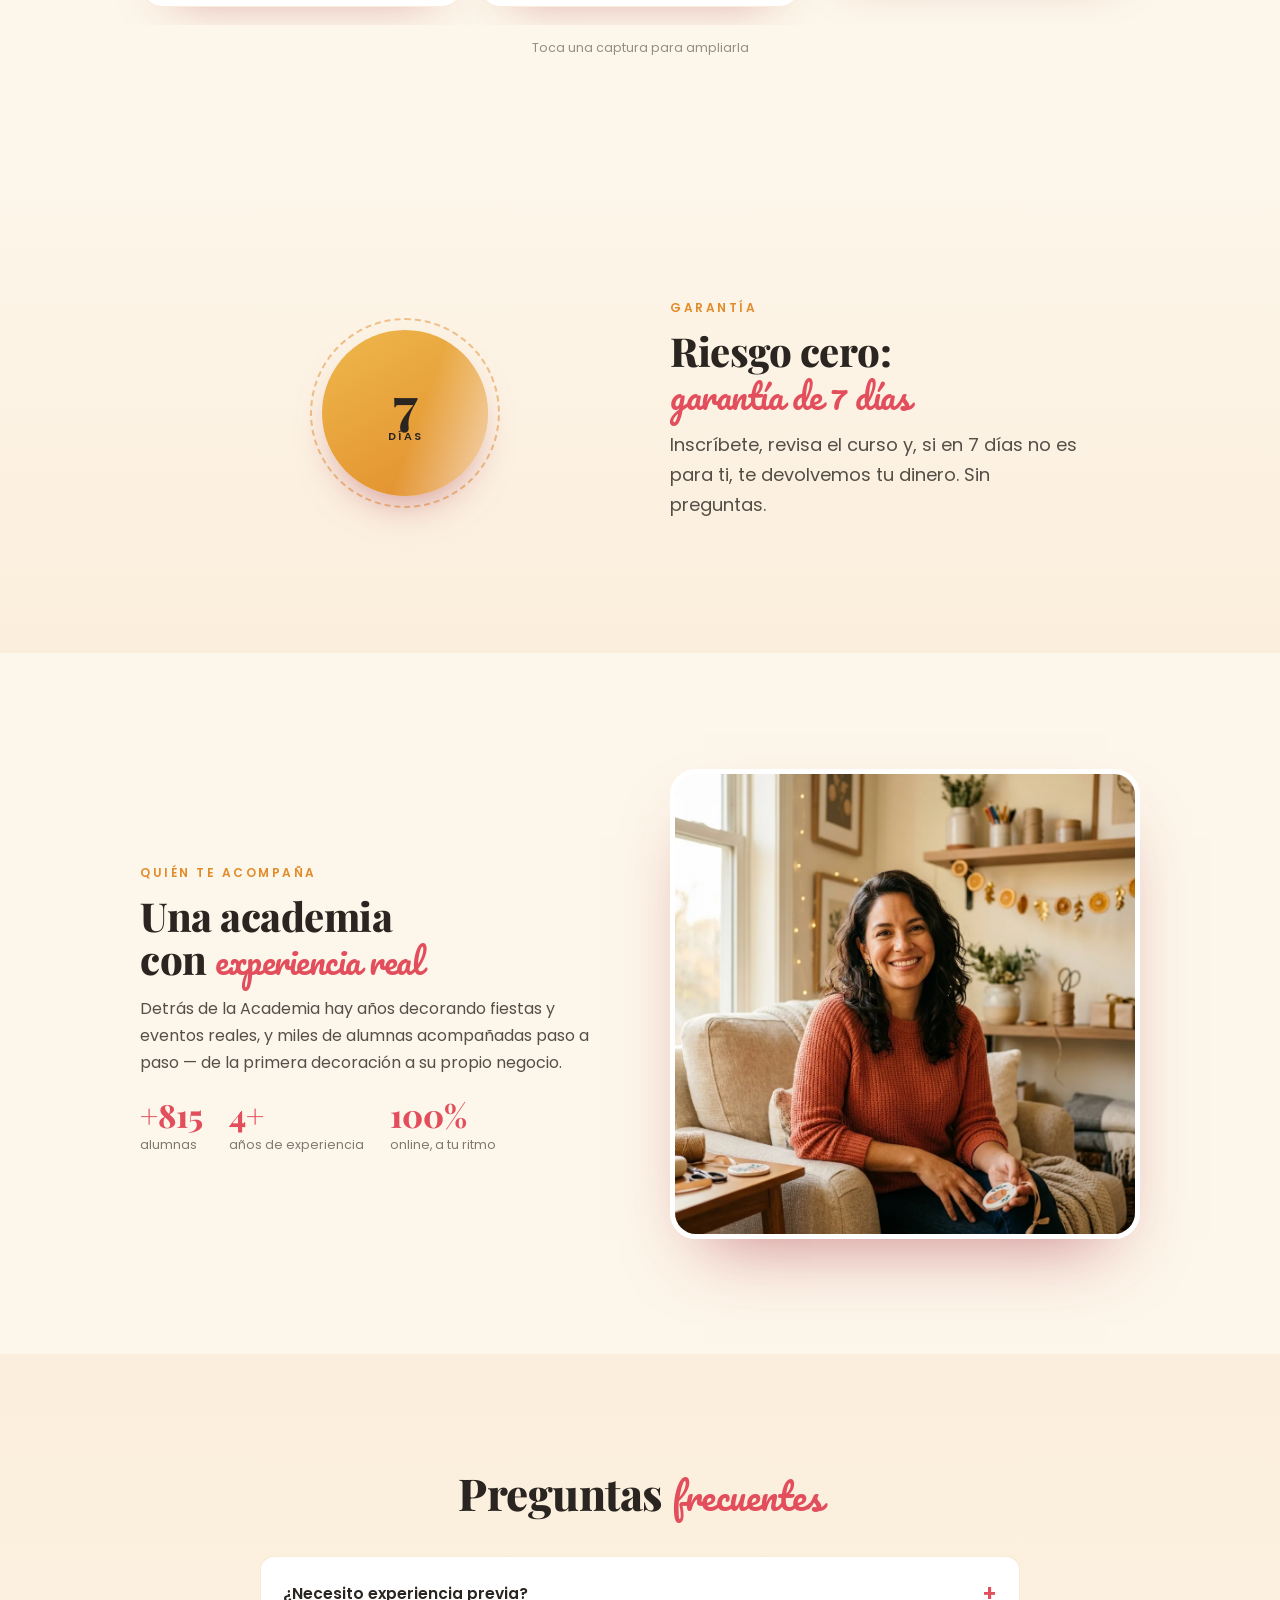
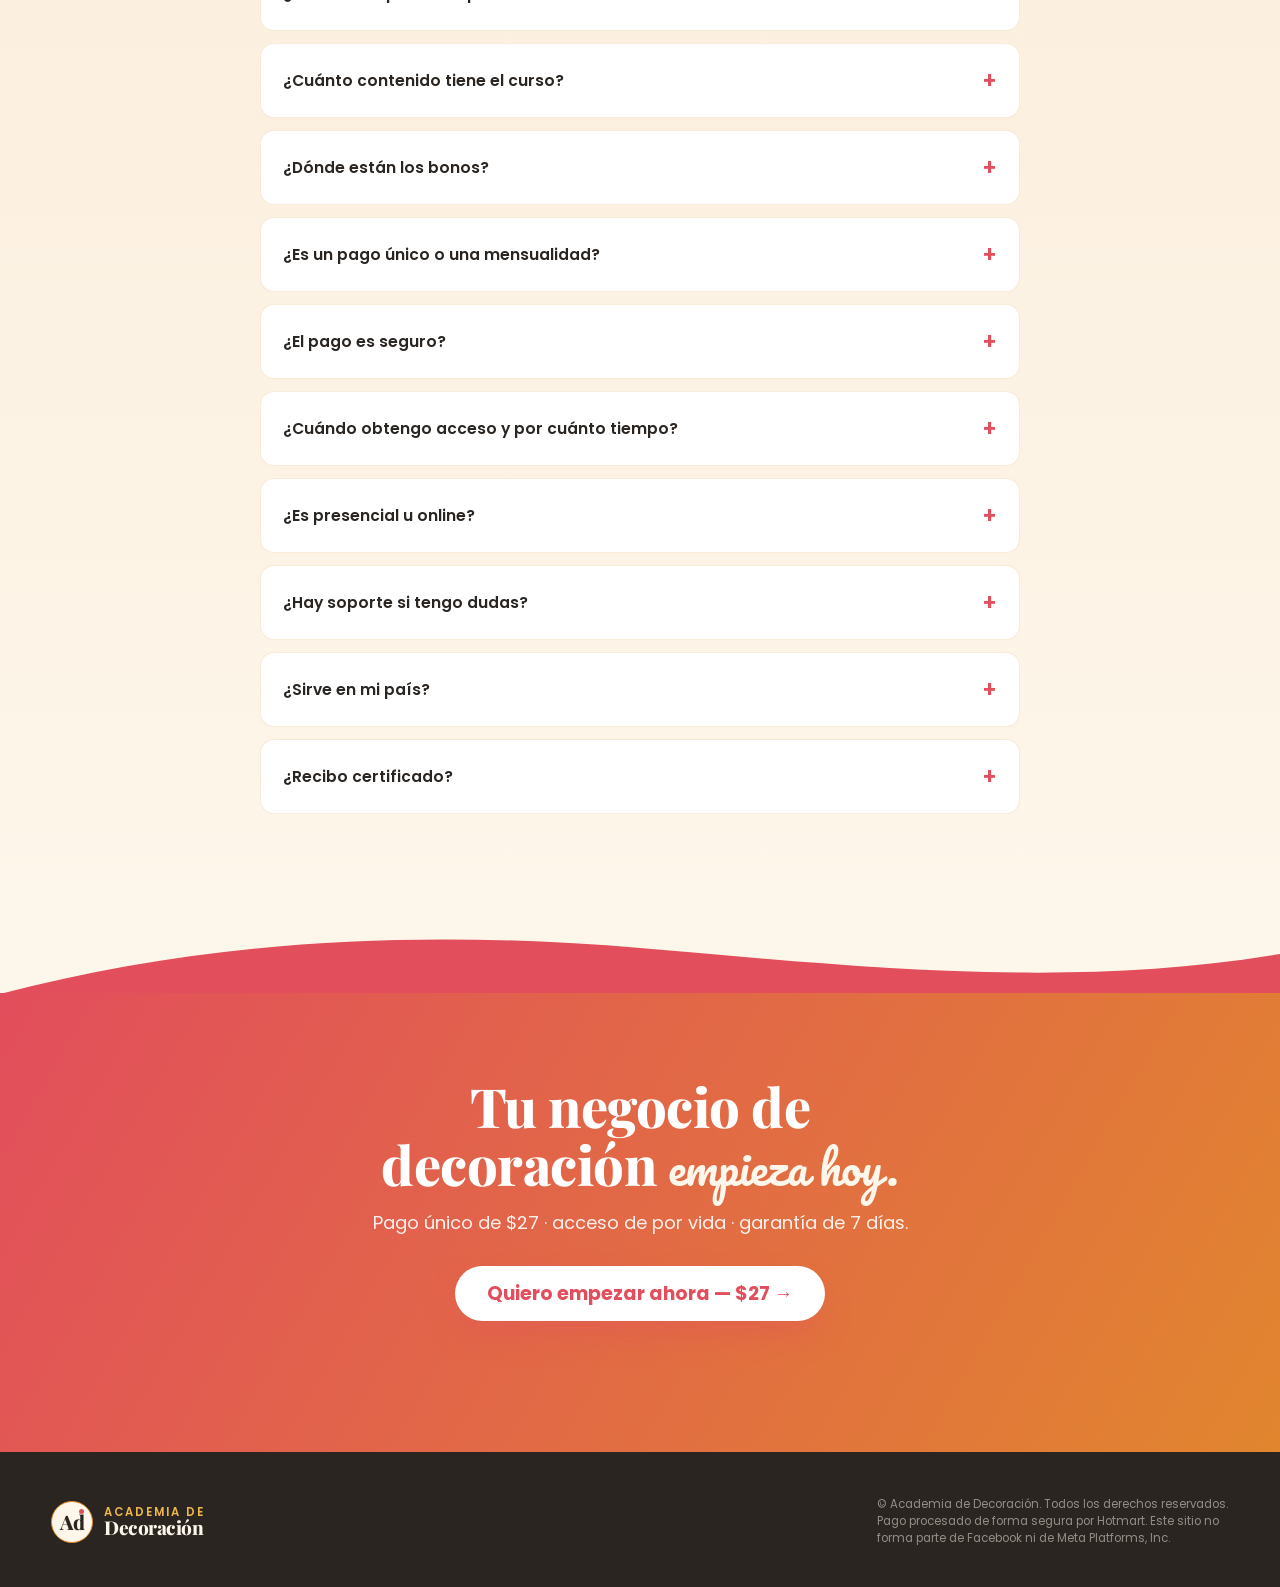
==== commit e5ca3952: "vsl" ====
--- a/index.html
+++ b/index.html
@@ -27,9 +27,9 @@
 <link rel="preconnect" href="https://fonts.gstatic.com" crossorigin>
 <!-- ===== VSL (VTurb / ConverteAI): optimización de carga ===== -->
 <script>!function(i,n){i._plt=i._plt||(n&&n.timeOrigin?n.timeOrigin+n.now():Date.now())}(window,performance);</script>
-<link rel="preload" href="https://scripts.converteai.net/5e71b797-336c-494e-9ed7-b66e22438bfe/players/6a89ce88c6291b3400b8e7a7/v4/player.js" as="script">
+<link rel="preload" href="https://scripts.converteai.net/5e71b797-336c-494e-9ed7-b66e22438bfe/players/6ad61a61162f54fef9d7e574/v4/player.js" as="script">
 <link rel="preload" href="https://scripts.converteai.net/lib/js/smartplayer-wc/v4/smartplayer.js" as="script">
-<link rel="preload" href="https://cdn.converteai.net/5e71b797-336c-494e-9ed7-b66e22438bfe/6a89ce7dcf1d8ee2436c1924/main.m3u8" as="fetch" crossorigin>
+<link rel="preload" href="https://cdn.converteai.net/5e71b797-336c-494e-9ed7-b66e22438bfe/6ad61a52967aa1d1fd500594/main.m3u8" as="fetch" crossorigin>
 <link rel="dns-prefetch" href="https://cdn.converteai.net">
 <link rel="dns-prefetch" href="https://scripts.converteai.net">
 <link rel="dns-prefetch" href="https://images.converteai.net">
@@ -87,11 +87,11 @@
     <div class="reveal" data-delay="180" style="position:relative">
       <!-- VSL · VTurb SmartPlayer (el player trae su propia miniatura y botón de play) -->
       <div class="vsl" data-parallax="-0.25">
-        <vturb-smartplayer id="vid-6a89ce88c6291b3400b8e7a7" style="display:block;margin:0 auto;width:100%">
+        <vturb-smartplayer id="vid-6ad61a61162f54fef9d7e574" style="display:block;margin:0 auto;width:100%">
           <div class="vturb-player-placeholder" style="position:relative;width:100%;padding:56.25% 0 0;z-index:0;background-color:#000"></div>
         </vturb-smartplayer>
       </div>
-      <script>(function(){var s=document.createElement('script');s.src='https://scripts.converteai.net/5e71b797-336c-494e-9ed7-b66e22438bfe/players/6a89ce88c6291b3400b8e7a7/v4/player.js';s.async=!0;document.head.appendChild(s);})();</script>
+      <script>(function(){var s=document.createElement('script');s.src='https://scripts.converteai.net/5e71b797-336c-494e-9ed7-b66e22438bfe/players/6ad61a61162f54fef9d7e574/v4/player.js';s.async=!0;document.head.appendChild(s);})();</script>
       <div class="hero-stat"><strong data-countup="1000">+1.000</strong><span>alumnas ya<br>empezaron</span></div>
     </div>
   </div>
